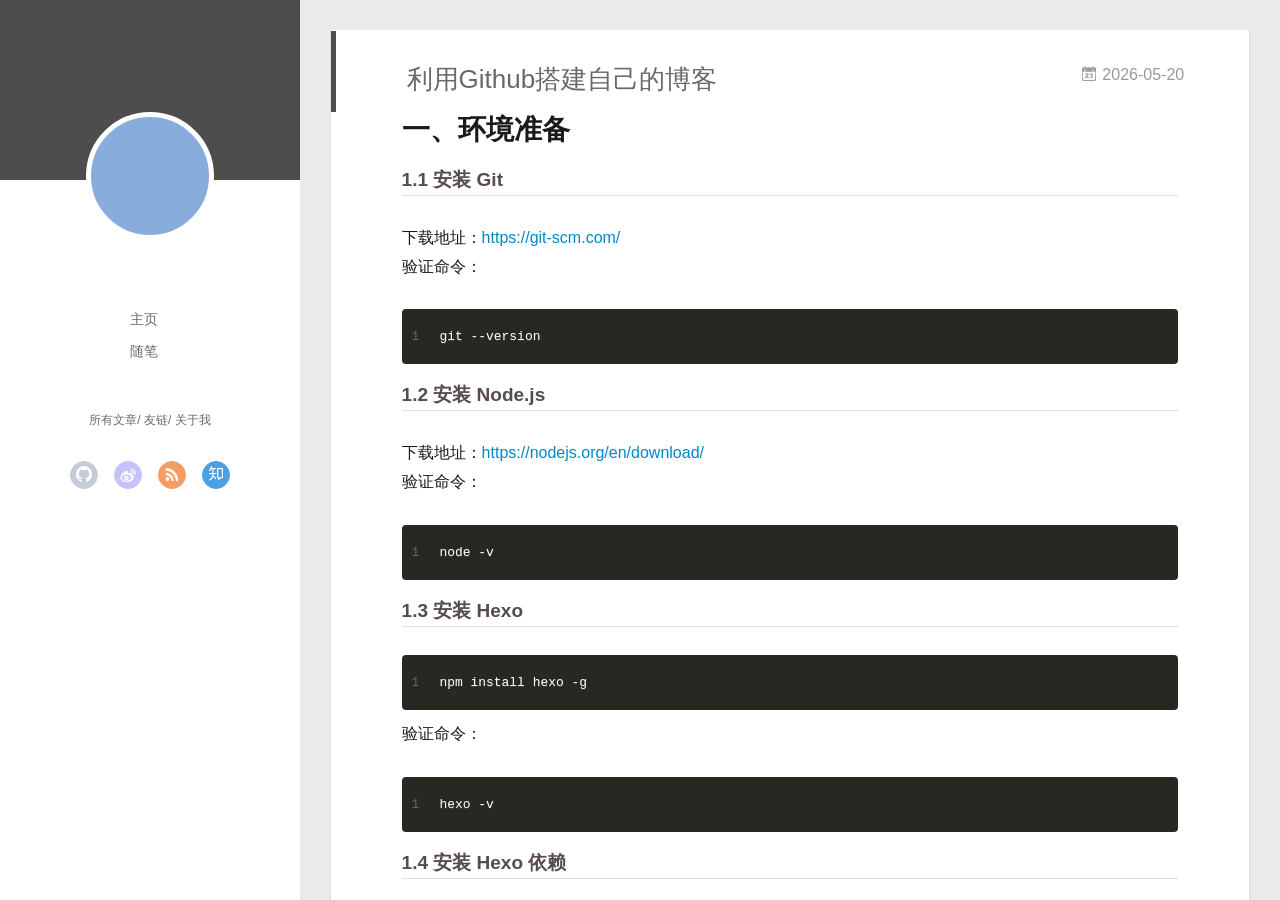
==== index.html @ 7ef7defd "Site updated: 2026-05-20 20:30:00" ====
<!DOCTYPE html>
<html>
<head>
  <meta charset="utf-8">
  
  <meta name="renderer" content="webkit">
  <meta http-equiv="X-UA-Compatible" content="IE=edge" >
  <link rel="dns-prefetch" href="http://example.com">
  <title>Winnie673</title>
  <meta name="viewport" content="width=device-width, initial-scale=1, maximum-scale=1">
  <meta property="og:type" content="website">
<meta property="og:title" content="Winnie673">
<meta property="og:url" content="http://example.com/index.html">
<meta property="og:site_name" content="Winnie673">
<meta property="og:locale" content="en_US">
<meta property="article:author" content="John Doe">
<meta name="twitter:card" content="summary">
  
    <link rel="alternative" href="/atom.xml" title="Winnie673" type="application/atom+xml">
  
  
    <link rel="icon" href="/favicon.png">
  
  <link rel="stylesheet" type="text/css" href="/./main.0cf68a.css">
  <style type="text/css">
  
    #container.show {
      background: linear-gradient(200deg,#a0cfe4,#e8c37e);
    }
  </style>
  

  

<meta name="generator" content="Hexo 8.1.2"></head>

<body>
  <div id="container" q-class="show:isCtnShow">
    <canvas id="anm-canvas" class="anm-canvas"></canvas>
    <div class="left-col" q-class="show:isShow">
      
<div class="overlay" style="background: #4d4d4d"></div>
<div class="intrude-less">
	<header id="header" class="inner">
		<a href="/" class="profilepic">
			<img src="" class="js-avatar">
		</a>
		<hgroup>
		  <h1 class="header-author"><a href="/"></a></h1>
		</hgroup>
		

		<nav class="header-menu">
			<ul>
			
				<li><a href="/">主页</a></li>
	        
				<li><a href="/tags/%E9%9A%8F%E7%AC%94/">随笔</a></li>
	        
			</ul>
		</nav>
		<nav class="header-smart-menu">
    		
    			
    			<a q-on="click: openSlider(e, 'innerArchive')" href="javascript:void(0)">所有文章</a>
    			
            
    			
    			<a q-on="click: openSlider(e, 'friends')" href="javascript:void(0)">友链</a>
    			
            
    			
    			<a q-on="click: openSlider(e, 'aboutme')" href="javascript:void(0)">关于我</a>
    			
            
		</nav>
		<nav class="header-nav">
			<div class="social">
				
					<a class="github" target="_blank" href="#" title="github"><i class="icon-github"></i></a>
		        
					<a class="weibo" target="_blank" href="#" title="weibo"><i class="icon-weibo"></i></a>
		        
					<a class="rss" target="_blank" href="#" title="rss"><i class="icon-rss"></i></a>
		        
					<a class="zhihu" target="_blank" href="#" title="zhihu"><i class="icon-zhihu"></i></a>
		        
			</div>
		</nav>
	</header>		
</div>

    </div>
    <div class="mid-col" q-class="show:isShow,hide:isShow|isFalse">
      
<nav id="mobile-nav">
  	<div class="overlay js-overlay" style="background: #4d4d4d"></div>
	<div class="btnctn js-mobile-btnctn">
  		<div class="slider-trigger list" q-on="click: openSlider(e)"><i class="icon icon-sort"></i></div>
	</div>
	<div class="intrude-less">
		<header id="header" class="inner">
			<div class="profilepic">
				<img src="" class="js-avatar">
			</div>
			<hgroup>
			  <h1 class="header-author js-header-author"></h1>
			</hgroup>
			
			
			
				
			
				
			
			
			
			<nav class="header-nav">
				<div class="social">
					
						<a class="github" target="_blank" href="#" title="github"><i class="icon-github"></i></a>
			        
						<a class="weibo" target="_blank" href="#" title="weibo"><i class="icon-weibo"></i></a>
			        
						<a class="rss" target="_blank" href="#" title="rss"><i class="icon-rss"></i></a>
			        
						<a class="zhihu" target="_blank" href="#" title="zhihu"><i class="icon-zhihu"></i></a>
			        
				</div>
			</nav>

			<nav class="header-menu js-header-menu">
				<ul style="width: 50%">
				
				
					<li style="width: 50%"><a href="/">主页</a></li>
		        
					<li style="width: 50%"><a href="/tags/%E9%9A%8F%E7%AC%94/">随笔</a></li>
		        
				</ul>
			</nav>
		</header>				
	</div>
	<div class="mobile-mask" style="display:none" q-show="isShow"></div>
</nav>

      <div id="wrapper" class="body-wrap">
        <div class="menu-l">
          <div class="canvas-wrap">
            <canvas data-colors="#eaeaea" data-sectionHeight="100" data-contentId="js-content" id="myCanvas1" class="anm-canvas"></canvas>
          </div>
          <div id="js-content" class="content-ll">
            
  
    <article id="post-利用Github搭建自己的博客" class="article article-type-post  article-index" itemscope itemprop="blogPost">
  <div class="article-inner">
    
      <header class="article-header">
        
  
    <h1 itemprop="name">
      <a class="article-title" href="/2026/05/20/%E5%88%A9%E7%94%A8Github%E6%90%AD%E5%BB%BA%E8%87%AA%E5%B7%B1%E7%9A%84%E5%8D%9A%E5%AE%A2/">利用Github搭建自己的博客</a>
    </h1>
  

        
        <a href="/2026/05/20/%E5%88%A9%E7%94%A8Github%E6%90%AD%E5%BB%BA%E8%87%AA%E5%B7%B1%E7%9A%84%E5%8D%9A%E5%AE%A2/" class="archive-article-date">
  	<time datetime="2026-05-20T11:31:27.000Z" itemprop="datePublished"><i class="icon-calendar icon"></i>2026-05-20</time>
</a>
        
      </header>
    
    <div class="article-entry" itemprop="articleBody">
      
        <h1 id="一、环境准备"><a href="#一、环境准备" class="headerlink" title="一、环境准备"></a>一、环境准备</h1><h3 id="1-1-安装-Git"><a href="#1-1-安装-Git" class="headerlink" title="1.1 安装 Git"></a>1.1 安装 Git</h3><p>下载地址：<a target="_blank" rel="noopener" href="https://git-scm.com/">https://git-scm.com/</a><br>验证命令：</p>
<figure class="highlight bash"><table><tr><td class="gutter"><pre><span class="line">1</span><br></pre></td><td class="code"><pre><span class="line">git --version</span><br></pre></td></tr></table></figure>

<h3 id="1-2-安装-Node-js"><a href="#1-2-安装-Node-js" class="headerlink" title="1.2 安装 Node.js"></a>1.2 安装 Node.js</h3><p>下载地址：<a target="_blank" rel="noopener" href="https://nodejs.org/en/download/">https://nodejs.org/en/download/</a><br>验证命令：</p>
<figure class="highlight bash"><table><tr><td class="gutter"><pre><span class="line">1</span><br></pre></td><td class="code"><pre><span class="line">node -v</span><br></pre></td></tr></table></figure>

<h3 id="1-3-安装-Hexo"><a href="#1-3-安装-Hexo" class="headerlink" title="1.3 安装 Hexo"></a>1.3 安装 Hexo</h3><figure class="highlight bash"><table><tr><td class="gutter"><pre><span class="line">1</span><br></pre></td><td class="code"><pre><span class="line">npm install hexo -g</span><br></pre></td></tr></table></figure>
<p>验证命令：</p>
<figure class="highlight bash"><table><tr><td class="gutter"><pre><span class="line">1</span><br></pre></td><td class="code"><pre><span class="line">hexo -v</span><br></pre></td></tr></table></figure>

<h3 id="1-4-安装-Hexo-依赖"><a href="#1-4-安装-Hexo-依赖" class="headerlink" title="1.4 安装 Hexo 依赖"></a>1.4 安装 Hexo 依赖</h3><figure class="highlight bash"><table><tr><td class="gutter"><pre><span class="line">1</span><br></pre></td><td class="code"><pre><span class="line">npm install --save hexo-deployer-git</span><br></pre></td></tr></table></figure>

<h3 id="1-5-配置-SSH、GitHub-用户名及邮箱"><a href="#1-5-配置-SSH、GitHub-用户名及邮箱" class="headerlink" title="1.5 配置 SSH、GitHub 用户名及邮箱"></a>1.5 配置 SSH、GitHub 用户名及邮箱</h3><p>验证ssh配置成功</p>
<figure class="highlight bash"><table><tr><td class="gutter"><pre><span class="line">1</span><br></pre></td><td class="code"><pre><span class="line">ssh -T git@github.com</span><br></pre></td></tr></table></figure>

<h1 id="二、搭建博客"><a href="#二、搭建博客" class="headerlink" title="二、搭建博客"></a>二、搭建博客</h1><h3 id="2-1-新建博客存放目录"><a href="#2-1-新建博客存放目录" class="headerlink" title="2.1 新建博客存放目录"></a>2.1 新建博客存放目录</h3><figure class="highlight plaintext"><table><tr><td class="gutter"><pre><span class="line">1</span><br></pre></td><td class="code"><pre><span class="line">E:/Blog</span><br></pre></td></tr></table></figure>

<h3 id="2-2-初始化个人博客"><a href="#2-2-初始化个人博客" class="headerlink" title="2.2 初始化个人博客"></a>2.2 初始化个人博客</h3><figure class="highlight bash"><table><tr><td class="gutter"><pre><span class="line">1</span><br><span class="line">2</span><br></pre></td><td class="code"><pre><span class="line"><span class="built_in">cd</span> E:/Blog</span><br><span class="line">hexo init</span><br></pre></td></tr></table></figure>
<p>执行后目录中会出现 Hexo 的默认文件结构：</p>
<img src="/2026/05/20/%E5%88%A9%E7%94%A8Github%E6%90%AD%E5%BB%BA%E8%87%AA%E5%B7%B1%E7%9A%84%E5%8D%9A%E5%AE%A2/hexo%20init.png" class="" title="hexo init 目录结构">

<h3 id="2-3-生成静态网页"><a href="#2-3-生成静态网页" class="headerlink" title="2.3 生成静态网页"></a>2.3 生成静态网页</h3><figure class="highlight bash"><table><tr><td class="gutter"><pre><span class="line">1</span><br></pre></td><td class="code"><pre><span class="line">hexo g</span><br></pre></td></tr></table></figure>

<h3 id="2-4-本地预览"><a href="#2-4-本地预览" class="headerlink" title="2.4 本地预览"></a>2.4 本地预览</h3><figure class="highlight bash"><table><tr><td class="gutter"><pre><span class="line">1</span><br></pre></td><td class="code"><pre><span class="line">hexo s</span><br></pre></td></tr></table></figure>
<p>访问：<a target="_blank" rel="noopener" href="http://localhost:4000/">http://localhost:4000/</a></p>
<h3 id="2-5-部署到-GitHub"><a href="#2-5-部署到-GitHub" class="headerlink" title="2.5 部署到 GitHub"></a>2.5 部署到 GitHub</h3><ol>
<li>新建仓库，命名为：<code>用户名.github.io</code></li>
<li>编辑博客目录下的 <code>_config.yml</code>：</li>
</ol>
<figure class="highlight yaml"><table><tr><td class="gutter"><pre><span class="line">1</span><br><span class="line">2</span><br><span class="line">3</span><br><span class="line">4</span><br></pre></td><td class="code"><pre><span class="line"><span class="attr">deploy:</span></span><br><span class="line">  <span class="attr">type:</span> <span class="string">git</span></span><br><span class="line">  <span class="attr">repository:</span> <span class="string">git@github.com:winnie673/winnie673.github.io.git</span></span><br><span class="line">  <span class="attr">branch:</span> <span class="string">main</span></span><br></pre></td></tr></table></figure>

<h3 id="2-6-部署到-GitHub"><a href="#2-6-部署到-GitHub" class="headerlink" title="2.6 部署到 GitHub"></a>2.6 部署到 GitHub</h3><figure class="highlight bash"><table><tr><td class="gutter"><pre><span class="line">1</span><br></pre></td><td class="code"><pre><span class="line">hexo d</span><br></pre></td></tr></table></figure>
<p>即可在浏览器访问：<a target="_blank" rel="noopener" href="https://winnie673.github.io/">https://winnie673.github.io/</a></p>
<h3 id="2-7-新建文章"><a href="#2-7-新建文章" class="headerlink" title="2.7 新建文章"></a>2.7 新建文章</h3><figure class="highlight bash"><table><tr><td class="gutter"><pre><span class="line">1</span><br></pre></td><td class="code"><pre><span class="line">hexo new <span class="string">&quot;文章标题&quot;</span></span><br></pre></td></tr></table></figure>
<p>在 <code>source/_posts</code> 目录下即可看到生成的 <code>.md</code> 文件。默认内容如下：</p>
<figure class="highlight markdown"><table><tr><td class="gutter"><pre><span class="line">1</span><br><span class="line">2</span><br><span class="line">3</span><br><span class="line">4</span><br><span class="line">5</span><br><span class="line">6</span><br></pre></td><td class="code"><pre><span class="line">---</span><br><span class="line">title: my-first-blog</span><br><span class="line">date: 2021-07-22 14:08:14</span><br><span class="line"><span class="section">tags:</span></span><br><span class="line"><span class="section">---</span></span><br><span class="line">这里开始编写正文</span><br></pre></td></tr></table></figure>

<p>以 <strong>Markdown</strong> 格式编写内容。</p>
<h3 id="2-8-更新博客"><a href="#2-8-更新博客" class="headerlink" title="2.8 更新博客"></a>2.8 更新博客</h3><figure class="highlight bash"><table><tr><td class="gutter"><pre><span class="line">1</span><br><span class="line">2</span><br></pre></td><td class="code"><pre><span class="line">hexo g        <span class="comment"># 重新生成静态网页</span></span><br><span class="line">hexo d        <span class="comment"># 再次部署到 GitHub</span></span><br></pre></td></tr></table></figure>
<p>再次访问：<a target="_blank" rel="noopener" href="https://winnie673.github.io/">https://winnie673.github.io/</a></p>

      

      
    </div>
    <div class="article-info article-info-index">
      
      
      

      
        <p class="article-more-link">
          <a class="article-more-a" href="/2026/05/20/%E5%88%A9%E7%94%A8Github%E6%90%AD%E5%BB%BA%E8%87%AA%E5%B7%B1%E7%9A%84%E5%8D%9A%E5%AE%A2/">展开全文 >></a>
        </p>
      

      
      <div class="clearfix"></div>
    </div>
  </div>
</article>

<aside class="wrap-side-operation">
    <div class="mod-side-operation">
        
        <div class="jump-container" id="js-jump-container" style="display:none;">
            <a href="javascript:void(0)" class="mod-side-operation__jump-to-top">
                <i class="icon-font icon-back"></i>
            </a>
            <div id="js-jump-plan-container" class="jump-plan-container" style="top: -11px;">
                <i class="icon-font icon-plane jump-plane"></i>
            </div>
        </div>
        
        
    </div>
</aside>




  
    <article id="post-hello-world" class="article article-type-post  article-index" itemscope itemprop="blogPost">
  <div class="article-inner">
    
      <header class="article-header">
        
  
    <h1 itemprop="name">
      <a class="article-title" href="/2026/05/20/hello-world/">Hello World</a>
    </h1>
  

        
        <a href="/2026/05/20/hello-world/" class="archive-article-date">
  	<time datetime="2026-05-20T11:22:57.512Z" itemprop="datePublished"><i class="icon-calendar icon"></i>2026-05-20</time>
</a>
        
      </header>
    
    <div class="article-entry" itemprop="articleBody">
      
        <p>Welcome to <a target="_blank" rel="noopener" href="https://hexo.io/">Hexo</a>! This is your very first post. Check <a target="_blank" rel="noopener" href="https://hexo.io/docs/">documentation</a> for more info. If you get any problems when using Hexo, you can find the answer in <a target="_blank" rel="noopener" href="https://hexo.io/docs/troubleshooting.html">troubleshooting</a> or you can ask me on <a target="_blank" rel="noopener" href="https://github.com/hexojs/hexo/issues">GitHub</a>.</p>
<h2 id="Quick-Start"><a href="#Quick-Start" class="headerlink" title="Quick Start"></a>Quick Start</h2><h3 id="Create-a-new-post"><a href="#Create-a-new-post" class="headerlink" title="Create a new post"></a>Create a new post</h3><figure class="highlight bash"><table><tr><td class="gutter"><pre><span class="line">1</span><br></pre></td><td class="code"><pre><span class="line">$ hexo new <span class="string">&quot;My New Post&quot;</span></span><br></pre></td></tr></table></figure>

<p>More info: <a target="_blank" rel="noopener" href="https://hexo.io/docs/writing.html">Writing</a></p>
<h3 id="Run-server"><a href="#Run-server" class="headerlink" title="Run server"></a>Run server</h3><figure class="highlight bash"><table><tr><td class="gutter"><pre><span class="line">1</span><br></pre></td><td class="code"><pre><span class="line">$ hexo server</span><br></pre></td></tr></table></figure>

<p>More info: <a target="_blank" rel="noopener" href="https://hexo.io/docs/server.html">Server</a></p>
<h3 id="Generate-static-files"><a href="#Generate-static-files" class="headerlink" title="Generate static files"></a>Generate static files</h3><figure class="highlight bash"><table><tr><td class="gutter"><pre><span class="line">1</span><br></pre></td><td class="code"><pre><span class="line">$ hexo generate</span><br></pre></td></tr></table></figure>

<p>More info: <a target="_blank" rel="noopener" href="https://hexo.io/docs/generating.html">Generating</a></p>
<h3 id="Deploy-to-remote-sites"><a href="#Deploy-to-remote-sites" class="headerlink" title="Deploy to remote sites"></a>Deploy to remote sites</h3><figure class="highlight bash"><table><tr><td class="gutter"><pre><span class="line">1</span><br></pre></td><td class="code"><pre><span class="line">$ hexo deploy</span><br></pre></td></tr></table></figure>

<p>More info: <a target="_blank" rel="noopener" href="https://hexo.io/docs/one-command-deployment.html">Deployment</a></p>

      

      
    </div>
    <div class="article-info article-info-index">
      
      
      

      
        <p class="article-more-link">
          <a class="article-more-a" href="/2026/05/20/hello-world/">展开全文 >></a>
        </p>
      

      
      <div class="clearfix"></div>
    </div>
  </div>
</article>

<aside class="wrap-side-operation">
    <div class="mod-side-operation">
        
        <div class="jump-container" id="js-jump-container" style="display:none;">
            <a href="javascript:void(0)" class="mod-side-operation__jump-to-top">
                <i class="icon-font icon-back"></i>
            </a>
            <div id="js-jump-plan-container" class="jump-plan-container" style="top: -11px;">
                <i class="icon-font icon-plane jump-plane"></i>
            </div>
        </div>
        
        
    </div>
</aside>




  
  


          </div>
        </div>
      </div>
      <footer id="footer">
  <div class="outer">
    <div id="footer-info">
    	<div class="footer-left">
    		&copy; 2026 John Doe
    	</div>
      	<div class="footer-right">
      		<a href="http://hexo.io/" target="_blank">Hexo</a>  Theme <a href="https://github.com/litten/hexo-theme-yilia" target="_blank">Yilia</a> by Litten
      	</div>
    </div>
  </div>
</footer>
    </div>
    <script>
	var yiliaConfig = {
		mathjax: false,
		isHome: true,
		isPost: false,
		isArchive: false,
		isTag: false,
		isCategory: false,
		open_in_new: false,
		toc_hide_index: true,
		root: "/",
		innerArchive: true,
		showTags: false
	}
</script>

<script>!function(t){function n(e){if(r[e])return r[e].exports;var i=r[e]={exports:{},id:e,loaded:!1};return t[e].call(i.exports,i,i.exports,n),i.loaded=!0,i.exports}var r={};n.m=t,n.c=r,n.p="./",n(0)}([function(t,n,r){r(195),t.exports=r(191)},function(t,n,r){var e=r(3),i=r(52),o=r(27),u=r(28),c=r(53),f="prototype",a=function(t,n,r){var s,l,h,v,p=t&a.F,d=t&a.G,y=t&a.S,g=t&a.P,b=t&a.B,m=d?e:y?e[n]||(e[n]={}):(e[n]||{})[f],x=d?i:i[n]||(i[n]={}),w=x[f]||(x[f]={});d&&(r=n);for(s in r)l=!p&&m&&void 0!==m[s],h=(l?m:r)[s],v=b&&l?c(h,e):g&&"function"==typeof h?c(Function.call,h):h,m&&u(m,s,h,t&a.U),x[s]!=h&&o(x,s,v),g&&w[s]!=h&&(w[s]=h)};e.core=i,a.F=1,a.G=2,a.S=4,a.P=8,a.B=16,a.W=32,a.U=64,a.R=128,t.exports=a},function(t,n,r){var e=r(6);t.exports=function(t){if(!e(t))throw TypeError(t+" is not an object!");return t}},function(t,n){var r=t.exports="undefined"!=typeof window&&window.Math==Math?window:"undefined"!=typeof self&&self.Math==Math?self:Function("return this")();"number"==typeof __g&&(__g=r)},function(t,n){t.exports=function(t){try{return!!t()}catch(t){return!0}}},function(t,n){var r=t.exports="undefined"!=typeof window&&window.Math==Math?window:"undefined"!=typeof self&&self.Math==Math?self:Function("return this")();"number"==typeof __g&&(__g=r)},function(t,n){t.exports=function(t){return"object"==typeof t?null!==t:"function"==typeof t}},function(t,n,r){var e=r(126)("wks"),i=r(76),o=r(3).Symbol,u="function"==typeof o;(t.exports=function(t){return e[t]||(e[t]=u&&o[t]||(u?o:i)("Symbol."+t))}).store=e},function(t,n){var r={}.hasOwnProperty;t.exports=function(t,n){return r.call(t,n)}},function(t,n,r){var e=r(94),i=r(33);t.exports=function(t){return e(i(t))}},function(t,n,r){t.exports=!r(4)(function(){return 7!=Object.defineProperty({},"a",{get:function(){return 7}}).a})},function(t,n,r){var e=r(2),i=r(167),o=r(50),u=Object.defineProperty;n.f=r(10)?Object.defineProperty:function(t,n,r){if(e(t),n=o(n,!0),e(r),i)try{return u(t,n,r)}catch(t){}if("get"in r||"set"in r)throw TypeError("Accessors not supported!");return"value"in r&&(t[n]=r.value),t}},function(t,n,r){t.exports=!r(18)(function(){return 7!=Object.defineProperty({},"a",{get:function(){return 7}}).a})},function(t,n,r){var e=r(14),i=r(22);t.exports=r(12)?function(t,n,r){return e.f(t,n,i(1,r))}:function(t,n,r){return t[n]=r,t}},function(t,n,r){var e=r(20),i=r(58),o=r(42),u=Object.defineProperty;n.f=r(12)?Object.defineProperty:function(t,n,r){if(e(t),n=o(n,!0),e(r),i)try{return u(t,n,r)}catch(t){}if("get"in r||"set"in r)throw TypeError("Accessors not supported!");return"value"in r&&(t[n]=r.value),t}},function(t,n,r){var e=r(40)("wks"),i=r(23),o=r(5).Symbol,u="function"==typeof o;(t.exports=function(t){return e[t]||(e[t]=u&&o[t]||(u?o:i)("Symbol."+t))}).store=e},function(t,n,r){var e=r(67),i=Math.min;t.exports=function(t){return t>0?i(e(t),9007199254740991):0}},function(t,n,r){var e=r(46);t.exports=function(t){return Object(e(t))}},function(t,n){t.exports=function(t){try{return!!t()}catch(t){return!0}}},function(t,n,r){var e=r(63),i=r(34);t.exports=Object.keys||function(t){return e(t,i)}},function(t,n,r){var e=r(21);t.exports=function(t){if(!e(t))throw TypeError(t+" is not an object!");return t}},function(t,n){t.exports=function(t){return"object"==typeof t?null!==t:"function"==typeof t}},function(t,n){t.exports=function(t,n){return{enumerable:!(1&t),configurable:!(2&t),writable:!(4&t),value:n}}},function(t,n){var r=0,e=Math.random();t.exports=function(t){return"Symbol(".concat(void 0===t?"":t,")_",(++r+e).toString(36))}},function(t,n){var r={}.hasOwnProperty;t.exports=function(t,n){return r.call(t,n)}},function(t,n){var r=t.exports={version:"2.4.0"};"number"==typeof __e&&(__e=r)},function(t,n){t.exports=function(t){if("function"!=typeof t)throw TypeError(t+" is not a function!");return t}},function(t,n,r){var e=r(11),i=r(66);t.exports=r(10)?function(t,n,r){return e.f(t,n,i(1,r))}:function(t,n,r){return t[n]=r,t}},function(t,n,r){var e=r(3),i=r(27),o=r(24),u=r(76)("src"),c="toString",f=Function[c],a=(""+f).split(c);r(52).inspectSource=function(t){return f.call(t)},(t.exports=function(t,n,r,c){var f="function"==typeof r;f&&(o(r,"name")||i(r,"name",n)),t[n]!==r&&(f&&(o(r,u)||i(r,u,t[n]?""+t[n]:a.join(String(n)))),t===e?t[n]=r:c?t[n]?t[n]=r:i(t,n,r):(delete t[n],i(t,n,r)))})(Function.prototype,c,function(){return"function"==typeof this&&this[u]||f.call(this)})},function(t,n,r){var e=r(1),i=r(4),o=r(46),u=function(t,n,r,e){var i=String(o(t)),u="<"+n;return""!==r&&(u+=" "+r+'="'+String(e).replace(/"/g,"&quot;")+'"'),u+">"+i+"</"+n+">"};t.exports=function(t,n){var r={};r[t]=n(u),e(e.P+e.F*i(function(){var n=""[t]('"');return n!==n.toLowerCase()||n.split('"').length>3}),"String",r)}},function(t,n,r){var e=r(115),i=r(46);t.exports=function(t){return e(i(t))}},function(t,n,r){var e=r(116),i=r(66),o=r(30),u=r(50),c=r(24),f=r(167),a=Object.getOwnPropertyDescriptor;n.f=r(10)?a:function(t,n){if(t=o(t),n=u(n,!0),f)try{return a(t,n)}catch(t){}if(c(t,n))return i(!e.f.call(t,n),t[n])}},function(t,n,r){var e=r(24),i=r(17),o=r(145)("IE_PROTO"),u=Object.prototype;t.exports=Object.getPrototypeOf||function(t){return t=i(t),e(t,o)?t[o]:"function"==typeof t.constructor&&t instanceof t.constructor?t.constructor.prototype:t instanceof Object?u:null}},function(t,n){t.exports=function(t){if(void 0==t)throw TypeError("Can't call method on  "+t);return t}},function(t,n){t.exports="constructor,hasOwnProperty,isPrototypeOf,propertyIsEnumerable,toLocaleString,toString,valueOf".split(",")},function(t,n){t.exports={}},function(t,n){t.exports=!0},function(t,n){n.f={}.propertyIsEnumerable},function(t,n,r){var e=r(14).f,i=r(8),o=r(15)("toStringTag");t.exports=function(t,n,r){t&&!i(t=r?t:t.prototype,o)&&e(t,o,{configurable:!0,value:n})}},function(t,n,r){var e=r(40)("keys"),i=r(23);t.exports=function(t){return e[t]||(e[t]=i(t))}},function(t,n,r){var e=r(5),i="__core-js_shared__",o=e[i]||(e[i]={});t.exports=function(t){return o[t]||(o[t]={})}},function(t,n){var r=Math.ceil,e=Math.floor;t.exports=function(t){return isNaN(t=+t)?0:(t>0?e:r)(t)}},function(t,n,r){var e=r(21);t.exports=function(t,n){if(!e(t))return t;var r,i;if(n&&"function"==typeof(r=t.toString)&&!e(i=r.call(t)))return i;if("function"==typeof(r=t.valueOf)&&!e(i=r.call(t)))return i;if(!n&&"function"==typeof(r=t.toString)&&!e(i=r.call(t)))return i;throw TypeError("Can't convert object to primitive value")}},function(t,n,r){var e=r(5),i=r(25),o=r(36),u=r(44),c=r(14).f;t.exports=function(t){var n=i.Symbol||(i.Symbol=o?{}:e.Symbol||{});"_"==t.charAt(0)||t in n||c(n,t,{value:u.f(t)})}},function(t,n,r){n.f=r(15)},function(t,n){var r={}.toString;t.exports=function(t){return r.call(t).slice(8,-1)}},function(t,n){t.exports=function(t){if(void 0==t)throw TypeError("Can't call method on  "+t);return t}},function(t,n,r){var e=r(4);t.exports=function(t,n){return!!t&&e(function(){n?t.call(null,function(){},1):t.call(null)})}},function(t,n,r){var e=r(53),i=r(115),o=r(17),u=r(16),c=r(203);t.exports=function(t,n){var r=1==t,f=2==t,a=3==t,s=4==t,l=6==t,h=5==t||l,v=n||c;return function(n,c,p){for(var d,y,g=o(n),b=i(g),m=e(c,p,3),x=u(b.length),w=0,S=r?v(n,x):f?v(n,0):void 0;x>w;w++)if((h||w in b)&&(d=b[w],y=m(d,w,g),t))if(r)S[w]=y;else if(y)switch(t){case 3:return!0;case 5:return d;case 6:return w;case 2:S.push(d)}else if(s)return!1;return l?-1:a||s?s:S}}},function(t,n,r){var e=r(1),i=r(52),o=r(4);t.exports=function(t,n){var r=(i.Object||{})[t]||Object[t],u={};u[t]=n(r),e(e.S+e.F*o(function(){r(1)}),"Object",u)}},function(t,n,r){var e=r(6);t.exports=function(t,n){if(!e(t))return t;var r,i;if(n&&"function"==typeof(r=t.toString)&&!e(i=r.call(t)))return i;if("function"==typeof(r=t.valueOf)&&!e(i=r.call(t)))return i;if(!n&&"function"==typeof(r=t.toString)&&!e(i=r.call(t)))return i;throw TypeError("Can't convert object to primitive value")}},function(t,n,r){var e=r(5),i=r(25),o=r(91),u=r(13),c="prototype",f=function(t,n,r){var a,s,l,h=t&f.F,v=t&f.G,p=t&f.S,d=t&f.P,y=t&f.B,g=t&f.W,b=v?i:i[n]||(i[n]={}),m=b[c],x=v?e:p?e[n]:(e[n]||{})[c];v&&(r=n);for(a in r)(s=!h&&x&&void 0!==x[a])&&a in b||(l=s?x[a]:r[a],b[a]=v&&"function"!=typeof x[a]?r[a]:y&&s?o(l,e):g&&x[a]==l?function(t){var n=function(n,r,e){if(this instanceof t){switch(arguments.length){case 0:return new t;case 1:return new t(n);case 2:return new t(n,r)}return new t(n,r,e)}return t.apply(this,arguments)};return n[c]=t[c],n}(l):d&&"function"==typeof l?o(Function.call,l):l,d&&((b.virtual||(b.virtual={}))[a]=l,t&f.R&&m&&!m[a]&&u(m,a,l)))};f.F=1,f.G=2,f.S=4,f.P=8,f.B=16,f.W=32,f.U=64,f.R=128,t.exports=f},function(t,n){var r=t.exports={version:"2.4.0"};"number"==typeof __e&&(__e=r)},function(t,n,r){var e=r(26);t.exports=function(t,n,r){if(e(t),void 0===n)return t;switch(r){case 1:return function(r){return t.call(n,r)};case 2:return function(r,e){return t.call(n,r,e)};case 3:return function(r,e,i){return t.call(n,r,e,i)}}return function(){return t.apply(n,arguments)}}},function(t,n,r){var e=r(183),i=r(1),o=r(126)("metadata"),u=o.store||(o.store=new(r(186))),c=function(t,n,r){var i=u.get(t);if(!i){if(!r)return;u.set(t,i=new e)}var o=i.get(n);if(!o){if(!r)return;i.set(n,o=new e)}return o},f=function(t,n,r){var e=c(n,r,!1);return void 0!==e&&e.has(t)},a=function(t,n,r){var e=c(n,r,!1);return void 0===e?void 0:e.get(t)},s=function(t,n,r,e){c(r,e,!0).set(t,n)},l=function(t,n){var r=c(t,n,!1),e=[];return r&&r.forEach(function(t,n){e.push(n)}),e},h=function(t){return void 0===t||"symbol"==typeof t?t:String(t)},v=function(t){i(i.S,"Reflect",t)};t.exports={store:u,map:c,has:f,get:a,set:s,keys:l,key:h,exp:v}},function(t,n,r){"use strict";if(r(10)){var e=r(69),i=r(3),o=r(4),u=r(1),c=r(127),f=r(152),a=r(53),s=r(68),l=r(66),h=r(27),v=r(73),p=r(67),d=r(16),y=r(75),g=r(50),b=r(24),m=r(180),x=r(114),w=r(6),S=r(17),_=r(137),O=r(70),E=r(32),P=r(71).f,j=r(154),F=r(76),M=r(7),A=r(48),N=r(117),T=r(146),I=r(155),k=r(80),L=r(123),R=r(74),C=r(130),D=r(160),U=r(11),W=r(31),G=U.f,B=W.f,V=i.RangeError,z=i.TypeError,q=i.Uint8Array,K="ArrayBuffer",J="Shared"+K,Y="BYTES_PER_ELEMENT",H="prototype",$=Array[H],X=f.ArrayBuffer,Q=f.DataView,Z=A(0),tt=A(2),nt=A(3),rt=A(4),et=A(5),it=A(6),ot=N(!0),ut=N(!1),ct=I.values,ft=I.keys,at=I.entries,st=$.lastIndexOf,lt=$.reduce,ht=$.reduceRight,vt=$.join,pt=$.sort,dt=$.slice,yt=$.toString,gt=$.toLocaleString,bt=M("iterator"),mt=M("toStringTag"),xt=F("typed_constructor"),wt=F("def_constructor"),St=c.CONSTR,_t=c.TYPED,Ot=c.VIEW,Et="Wrong length!",Pt=A(1,function(t,n){return Tt(T(t,t[wt]),n)}),jt=o(function(){return 1===new q(new Uint16Array([1]).buffer)[0]}),Ft=!!q&&!!q[H].set&&o(function(){new q(1).set({})}),Mt=function(t,n){if(void 0===t)throw z(Et);var r=+t,e=d(t);if(n&&!m(r,e))throw V(Et);return e},At=function(t,n){var r=p(t);if(r<0||r%n)throw V("Wrong offset!");return r},Nt=function(t){if(w(t)&&_t in t)return t;throw z(t+" is not a typed array!")},Tt=function(t,n){if(!(w(t)&&xt in t))throw z("It is not a typed array constructor!");return new t(n)},It=function(t,n){return kt(T(t,t[wt]),n)},kt=function(t,n){for(var r=0,e=n.length,i=Tt(t,e);e>r;)i[r]=n[r++];return i},Lt=function(t,n,r){G(t,n,{get:function(){return this._d[r]}})},Rt=function(t){var n,r,e,i,o,u,c=S(t),f=arguments.length,s=f>1?arguments[1]:void 0,l=void 0!==s,h=j(c);if(void 0!=h&&!_(h)){for(u=h.call(c),e=[],n=0;!(o=u.next()).done;n++)e.push(o.value);c=e}for(l&&f>2&&(s=a(s,arguments[2],2)),n=0,r=d(c.length),i=Tt(this,r);r>n;n++)i[n]=l?s(c[n],n):c[n];return i},Ct=function(){for(var t=0,n=arguments.length,r=Tt(this,n);n>t;)r[t]=arguments[t++];return r},Dt=!!q&&o(function(){gt.call(new q(1))}),Ut=function(){return gt.apply(Dt?dt.call(Nt(this)):Nt(this),arguments)},Wt={copyWithin:function(t,n){return D.call(Nt(this),t,n,arguments.length>2?arguments[2]:void 0)},every:function(t){return rt(Nt(this),t,arguments.length>1?arguments[1]:void 0)},fill:function(t){return C.apply(Nt(this),arguments)},filter:function(t){return It(this,tt(Nt(this),t,arguments.length>1?arguments[1]:void 0))},find:function(t){return et(Nt(this),t,arguments.length>1?arguments[1]:void 0)},findIndex:function(t){return it(Nt(this),t,arguments.length>1?arguments[1]:void 0)},forEach:function(t){Z(Nt(this),t,arguments.length>1?arguments[1]:void 0)},indexOf:function(t){return ut(Nt(this),t,arguments.length>1?arguments[1]:void 0)},includes:function(t){return ot(Nt(this),t,arguments.length>1?arguments[1]:void 0)},join:function(t){return vt.apply(Nt(this),arguments)},lastIndexOf:function(t){return st.apply(Nt(this),arguments)},map:function(t){return Pt(Nt(this),t,arguments.length>1?arguments[1]:void 0)},reduce:function(t){return lt.apply(Nt(this),arguments)},reduceRight:function(t){return ht.apply(Nt(this),arguments)},reverse:function(){for(var t,n=this,r=Nt(n).length,e=Math.floor(r/2),i=0;i<e;)t=n[i],n[i++]=n[--r],n[r]=t;return n},some:function(t){return nt(Nt(this),t,arguments.length>1?arguments[1]:void 0)},sort:function(t){return pt.call(Nt(this),t)},subarray:function(t,n){var r=Nt(this),e=r.length,i=y(t,e);return new(T(r,r[wt]))(r.buffer,r.byteOffset+i*r.BYTES_PER_ELEMENT,d((void 0===n?e:y(n,e))-i))}},Gt=function(t,n){return It(this,dt.call(Nt(this),t,n))},Bt=function(t){Nt(this);var n=At(arguments[1],1),r=this.length,e=S(t),i=d(e.length),o=0;if(i+n>r)throw V(Et);for(;o<i;)this[n+o]=e[o++]},Vt={entries:function(){return at.call(Nt(this))},keys:function(){return ft.call(Nt(this))},values:function(){return ct.call(Nt(this))}},zt=function(t,n){return w(t)&&t[_t]&&"symbol"!=typeof n&&n in t&&String(+n)==String(n)},qt=function(t,n){return zt(t,n=g(n,!0))?l(2,t[n]):B(t,n)},Kt=function(t,n,r){return!(zt(t,n=g(n,!0))&&w(r)&&b(r,"value"))||b(r,"get")||b(r,"set")||r.configurable||b(r,"writable")&&!r.writable||b(r,"enumerable")&&!r.enumerable?G(t,n,r):(t[n]=r.value,t)};St||(W.f=qt,U.f=Kt),u(u.S+u.F*!St,"Object",{getOwnPropertyDescriptor:qt,defineProperty:Kt}),o(function(){yt.call({})})&&(yt=gt=function(){return vt.call(this)});var Jt=v({},Wt);v(Jt,Vt),h(Jt,bt,Vt.values),v(Jt,{slice:Gt,set:Bt,constructor:function(){},toString:yt,toLocaleString:Ut}),Lt(Jt,"buffer","b"),Lt(Jt,"byteOffset","o"),Lt(Jt,"byteLength","l"),Lt(Jt,"length","e"),G(Jt,mt,{get:function(){return this[_t]}}),t.exports=function(t,n,r,f){f=!!f;var a=t+(f?"Clamped":"")+"Array",l="Uint8Array"!=a,v="get"+t,p="set"+t,y=i[a],g=y||{},b=y&&E(y),m=!y||!c.ABV,S={},_=y&&y[H],j=function(t,r){var e=t._d;return e.v[v](r*n+e.o,jt)},F=function(t,r,e){var i=t._d;f&&(e=(e=Math.round(e))<0?0:e>255?255:255&e),i.v[p](r*n+i.o,e,jt)},M=function(t,n){G(t,n,{get:function(){return j(this,n)},set:function(t){return F(this,n,t)},enumerable:!0})};m?(y=r(function(t,r,e,i){s(t,y,a,"_d");var o,u,c,f,l=0,v=0;if(w(r)){if(!(r instanceof X||(f=x(r))==K||f==J))return _t in r?kt(y,r):Rt.call(y,r);o=r,v=At(e,n);var p=r.byteLength;if(void 0===i){if(p%n)throw V(Et);if((u=p-v)<0)throw V(Et)}else if((u=d(i)*n)+v>p)throw V(Et);c=u/n}else c=Mt(r,!0),u=c*n,o=new X(u);for(h(t,"_d",{b:o,o:v,l:u,e:c,v:new Q(o)});l<c;)M(t,l++)}),_=y[H]=O(Jt),h(_,"constructor",y)):L(function(t){new y(null),new y(t)},!0)||(y=r(function(t,r,e,i){s(t,y,a);var o;return w(r)?r instanceof X||(o=x(r))==K||o==J?void 0!==i?new g(r,At(e,n),i):void 0!==e?new g(r,At(e,n)):new g(r):_t in r?kt(y,r):Rt.call(y,r):new g(Mt(r,l))}),Z(b!==Function.prototype?P(g).concat(P(b)):P(g),function(t){t in y||h(y,t,g[t])}),y[H]=_,e||(_.constructor=y));var A=_[bt],N=!!A&&("values"==A.name||void 0==A.name),T=Vt.values;h(y,xt,!0),h(_,_t,a),h(_,Ot,!0),h(_,wt,y),(f?new y(1)[mt]==a:mt in _)||G(_,mt,{get:function(){return a}}),S[a]=y,u(u.G+u.W+u.F*(y!=g),S),u(u.S,a,{BYTES_PER_ELEMENT:n,from:Rt,of:Ct}),Y in _||h(_,Y,n),u(u.P,a,Wt),R(a),u(u.P+u.F*Ft,a,{set:Bt}),u(u.P+u.F*!N,a,Vt),u(u.P+u.F*(_.toString!=yt),a,{toString:yt}),u(u.P+u.F*o(function(){new y(1).slice()}),a,{slice:Gt}),u(u.P+u.F*(o(function(){return[1,2].toLocaleString()!=new y([1,2]).toLocaleString()})||!o(function(){_.toLocaleString.call([1,2])})),a,{toLocaleString:Ut}),k[a]=N?A:T,e||N||h(_,bt,T)}}else t.exports=function(){}},function(t,n){var r={}.toString;t.exports=function(t){return r.call(t).slice(8,-1)}},function(t,n,r){var e=r(21),i=r(5).document,o=e(i)&&e(i.createElement);t.exports=function(t){return o?i.createElement(t):{}}},function(t,n,r){t.exports=!r(12)&&!r(18)(function(){return 7!=Object.defineProperty(r(57)("div"),"a",{get:function(){return 7}}).a})},function(t,n,r){"use strict";var e=r(36),i=r(51),o=r(64),u=r(13),c=r(8),f=r(35),a=r(96),s=r(38),l=r(103),h=r(15)("iterator"),v=!([].keys&&"next"in[].keys()),p="keys",d="values",y=function(){return this};t.exports=function(t,n,r,g,b,m,x){a(r,n,g);var w,S,_,O=function(t){if(!v&&t in F)return F[t];switch(t){case p:case d:return function(){return new r(this,t)}}return function(){return new r(this,t)}},E=n+" Iterator",P=b==d,j=!1,F=t.prototype,M=F[h]||F["@@iterator"]||b&&F[b],A=M||O(b),N=b?P?O("entries"):A:void 0,T="Array"==n?F.entries||M:M;if(T&&(_=l(T.call(new t)))!==Object.prototype&&(s(_,E,!0),e||c(_,h)||u(_,h,y)),P&&M&&M.name!==d&&(j=!0,A=function(){return M.call(this)}),e&&!x||!v&&!j&&F[h]||u(F,h,A),f[n]=A,f[E]=y,b)if(w={values:P?A:O(d),keys:m?A:O(p),entries:N},x)for(S in w)S in F||o(F,S,w[S]);else i(i.P+i.F*(v||j),n,w);return w}},function(t,n,r){var e=r(20),i=r(100),o=r(34),u=r(39)("IE_PROTO"),c=function(){},f="prototype",a=function(){var t,n=r(57)("iframe"),e=o.length;for(n.style.display="none",r(93).appendChild(n),n.src="javascript:",t=n.contentWindow.document,t.open(),t.write("<script>document.F=Object<\/script>"),t.close(),a=t.F;e--;)delete a[f][o[e]];return a()};t.exports=Object.create||function(t,n){var r;return null!==t?(c[f]=e(t),r=new c,c[f]=null,r[u]=t):r=a(),void 0===n?r:i(r,n)}},function(t,n,r){var e=r(63),i=r(34).concat("length","prototype");n.f=Object.getOwnPropertyNames||function(t){return e(t,i)}},function(t,n){n.f=Object.getOwnPropertySymbols},function(t,n,r){var e=r(8),i=r(9),o=r(90)(!1),u=r(39)("IE_PROTO");t.exports=function(t,n){var r,c=i(t),f=0,a=[];for(r in c)r!=u&&e(c,r)&&a.push(r);for(;n.length>f;)e(c,r=n[f++])&&(~o(a,r)||a.push(r));return a}},function(t,n,r){t.exports=r(13)},function(t,n,r){var e=r(76)("meta"),i=r(6),o=r(24),u=r(11).f,c=0,f=Object.isExtensible||function(){return!0},a=!r(4)(function(){return f(Object.preventExtensions({}))}),s=function(t){u(t,e,{value:{i:"O"+ ++c,w:{}}})},l=function(t,n){if(!i(t))return"symbol"==typeof t?t:("string"==typeof t?"S":"P")+t;if(!o(t,e)){if(!f(t))return"F";if(!n)return"E";s(t)}return t[e].i},h=function(t,n){if(!o(t,e)){if(!f(t))return!0;if(!n)return!1;s(t)}return t[e].w},v=function(t){return a&&p.NEED&&f(t)&&!o(t,e)&&s(t),t},p=t.exports={KEY:e,NEED:!1,fastKey:l,getWeak:h,onFreeze:v}},function(t,n){t.exports=function(t,n){return{enumerable:!(1&t),configurable:!(2&t),writable:!(4&t),value:n}}},function(t,n){var r=Math.ceil,e=Math.floor;t.exports=function(t){return isNaN(t=+t)?0:(t>0?e:r)(t)}},function(t,n){t.exports=function(t,n,r,e){if(!(t instanceof n)||void 0!==e&&e in t)throw TypeError(r+": incorrect invocation!");return t}},function(t,n){t.exports=!1},function(t,n,r){var e=r(2),i=r(173),o=r(133),u=r(145)("IE_PROTO"),c=function(){},f="prototype",a=function(){var t,n=r(132)("iframe"),e=o.length;for(n.style.display="none",r(135).appendChild(n),n.src="javascript:",t=n.contentWindow.document,t.open(),t.write("<script>document.F=Object<\/script>"),t.close(),a=t.F;e--;)delete a[f][o[e]];return a()};t.exports=Object.create||function(t,n){var r;return null!==t?(c[f]=e(t),r=new c,c[f]=null,r[u]=t):r=a(),void 0===n?r:i(r,n)}},function(t,n,r){var e=r(175),i=r(133).concat("length","prototype");n.f=Object.getOwnPropertyNames||function(t){return e(t,i)}},function(t,n,r){var e=r(175),i=r(133);t.exports=Object.keys||function(t){return e(t,i)}},function(t,n,r){var e=r(28);t.exports=function(t,n,r){for(var i in n)e(t,i,n[i],r);return t}},function(t,n,r){"use strict";var e=r(3),i=r(11),o=r(10),u=r(7)("species");t.exports=function(t){var n=e[t];o&&n&&!n[u]&&i.f(n,u,{configurable:!0,get:function(){return this}})}},function(t,n,r){var e=r(67),i=Math.max,o=Math.min;t.exports=function(t,n){return t=e(t),t<0?i(t+n,0):o(t,n)}},function(t,n){var r=0,e=Math.random();t.exports=function(t){return"Symbol(".concat(void 0===t?"":t,")_",(++r+e).toString(36))}},function(t,n,r){var e=r(33);t.exports=function(t){return Object(e(t))}},function(t,n,r){var e=r(7)("unscopables"),i=Array.prototype;void 0==i[e]&&r(27)(i,e,{}),t.exports=function(t){i[e][t]=!0}},function(t,n,r){var e=r(53),i=r(169),o=r(137),u=r(2),c=r(16),f=r(154),a={},s={},n=t.exports=function(t,n,r,l,h){var v,p,d,y,g=h?function(){return t}:f(t),b=e(r,l,n?2:1),m=0;if("function"!=typeof g)throw TypeError(t+" is not iterable!");if(o(g)){for(v=c(t.length);v>m;m++)if((y=n?b(u(p=t[m])[0],p[1]):b(t[m]))===a||y===s)return y}else for(d=g.call(t);!(p=d.next()).done;)if((y=i(d,b,p.value,n))===a||y===s)return y};n.BREAK=a,n.RETURN=s},function(t,n){t.exports={}},function(t,n,r){var e=r(11).f,i=r(24),o=r(7)("toStringTag");t.exports=function(t,n,r){t&&!i(t=r?t:t.prototype,o)&&e(t,o,{configurable:!0,value:n})}},function(t,n,r){var e=r(1),i=r(46),o=r(4),u=r(150),c="["+u+"]",f="​",a=RegExp("^"+c+c+"*"),s=RegExp(c+c+"*$"),l=function(t,n,r){var i={},c=o(function(){return!!u[t]()||f[t]()!=f}),a=i[t]=c?n(h):u[t];r&&(i[r]=a),e(e.P+e.F*c,"String",i)},h=l.trim=function(t,n){return t=String(i(t)),1&n&&(t=t.replace(a,"")),2&n&&(t=t.replace(s,"")),t};t.exports=l},function(t,n,r){t.exports={default:r(86),__esModule:!0}},function(t,n,r){t.exports={default:r(87),__esModule:!0}},function(t,n,r){"use strict";function e(t){return t&&t.__esModule?t:{default:t}}n.__esModule=!0;var i=r(84),o=e(i),u=r(83),c=e(u),f="function"==typeof c.default&&"symbol"==typeof o.default?function(t){return typeof t}:function(t){return t&&"function"==typeof c.default&&t.constructor===c.default&&t!==c.default.prototype?"symbol":typeof t};n.default="function"==typeof c.default&&"symbol"===f(o.default)?function(t){return void 0===t?"undefined":f(t)}:function(t){return t&&"function"==typeof c.default&&t.constructor===c.default&&t!==c.default.prototype?"symbol":void 0===t?"undefined":f(t)}},function(t,n,r){r(110),r(108),r(111),r(112),t.exports=r(25).Symbol},function(t,n,r){r(109),r(113),t.exports=r(44).f("iterator")},function(t,n){t.exports=function(t){if("function"!=typeof t)throw TypeError(t+" is not a function!");return t}},function(t,n){t.exports=function(){}},function(t,n,r){var e=r(9),i=r(106),o=r(105);t.exports=function(t){return function(n,r,u){var c,f=e(n),a=i(f.length),s=o(u,a);if(t&&r!=r){for(;a>s;)if((c=f[s++])!=c)return!0}else for(;a>s;s++)if((t||s in f)&&f[s]===r)return t||s||0;return!t&&-1}}},function(t,n,r){var e=r(88);t.exports=function(t,n,r){if(e(t),void 0===n)return t;switch(r){case 1:return function(r){return t.call(n,r)};case 2:return function(r,e){return t.call(n,r,e)};case 3:return function(r,e,i){return t.call(n,r,e,i)}}return function(){return t.apply(n,arguments)}}},function(t,n,r){var e=r(19),i=r(62),o=r(37);t.exports=function(t){var n=e(t),r=i.f;if(r)for(var u,c=r(t),f=o.f,a=0;c.length>a;)f.call(t,u=c[a++])&&n.push(u);return n}},function(t,n,r){t.exports=r(5).document&&document.documentElement},function(t,n,r){var e=r(56);t.exports=Object("z").propertyIsEnumerable(0)?Object:function(t){return"String"==e(t)?t.split(""):Object(t)}},function(t,n,r){var e=r(56);t.exports=Array.isArray||function(t){return"Array"==e(t)}},function(t,n,r){"use strict";var e=r(60),i=r(22),o=r(38),u={};r(13)(u,r(15)("iterator"),function(){return this}),t.exports=function(t,n,r){t.prototype=e(u,{next:i(1,r)}),o(t,n+" Iterator")}},function(t,n){t.exports=function(t,n){return{value:n,done:!!t}}},function(t,n,r){var e=r(19),i=r(9);t.exports=function(t,n){for(var r,o=i(t),u=e(o),c=u.length,f=0;c>f;)if(o[r=u[f++]]===n)return r}},function(t,n,r){var e=r(23)("meta"),i=r(21),o=r(8),u=r(14).f,c=0,f=Object.isExtensible||function(){return!0},a=!r(18)(function(){return f(Object.preventExtensions({}))}),s=function(t){u(t,e,{value:{i:"O"+ ++c,w:{}}})},l=function(t,n){if(!i(t))return"symbol"==typeof t?t:("string"==typeof t?"S":"P")+t;if(!o(t,e)){if(!f(t))return"F";if(!n)return"E";s(t)}return t[e].i},h=function(t,n){if(!o(t,e)){if(!f(t))return!0;if(!n)return!1;s(t)}return t[e].w},v=function(t){return a&&p.NEED&&f(t)&&!o(t,e)&&s(t),t},p=t.exports={KEY:e,NEED:!1,fastKey:l,getWeak:h,onFreeze:v}},function(t,n,r){var e=r(14),i=r(20),o=r(19);t.exports=r(12)?Object.defineProperties:function(t,n){i(t);for(var r,u=o(n),c=u.length,f=0;c>f;)e.f(t,r=u[f++],n[r]);return t}},function(t,n,r){var e=r(37),i=r(22),o=r(9),u=r(42),c=r(8),f=r(58),a=Object.getOwnPropertyDescriptor;n.f=r(12)?a:function(t,n){if(t=o(t),n=u(n,!0),f)try{return a(t,n)}catch(t){}if(c(t,n))return i(!e.f.call(t,n),t[n])}},function(t,n,r){var e=r(9),i=r(61).f,o={}.toString,u="object"==typeof window&&window&&Object.getOwnPropertyNames?Object.getOwnPropertyNames(window):[],c=function(t){try{return i(t)}catch(t){return u.slice()}};t.exports.f=function(t){return u&&"[object Window]"==o.call(t)?c(t):i(e(t))}},function(t,n,r){var e=r(8),i=r(77),o=r(39)("IE_PROTO"),u=Object.prototype;t.exports=Object.getPrototypeOf||function(t){return t=i(t),e(t,o)?t[o]:"function"==typeof t.constructor&&t instanceof t.constructor?t.constructor.prototype:t instanceof Object?u:null}},function(t,n,r){var e=r(41),i=r(33);t.exports=function(t){return function(n,r){var o,u,c=String(i(n)),f=e(r),a=c.length;return f<0||f>=a?t?"":void 0:(o=c.charCodeAt(f),o<55296||o>56319||f+1===a||(u=c.charCodeAt(f+1))<56320||u>57343?t?c.charAt(f):o:t?c.slice(f,f+2):u-56320+(o-55296<<10)+65536)}}},function(t,n,r){var e=r(41),i=Math.max,o=Math.min;t.exports=function(t,n){return t=e(t),t<0?i(t+n,0):o(t,n)}},function(t,n,r){var e=r(41),i=Math.min;t.exports=function(t){return t>0?i(e(t),9007199254740991):0}},function(t,n,r){"use strict";var e=r(89),i=r(97),o=r(35),u=r(9);t.exports=r(59)(Array,"Array",function(t,n){this._t=u(t),this._i=0,this._k=n},function(){var t=this._t,n=this._k,r=this._i++;return!t||r>=t.length?(this._t=void 0,i(1)):"keys"==n?i(0,r):"values"==n?i(0,t[r]):i(0,[r,t[r]])},"values"),o.Arguments=o.Array,e("keys"),e("values"),e("entries")},function(t,n){},function(t,n,r){"use strict";var e=r(104)(!0);r(59)(String,"String",function(t){this._t=String(t),this._i=0},function(){var t,n=this._t,r=this._i;return r>=n.length?{value:void 0,done:!0}:(t=e(n,r),this._i+=t.length,{value:t,done:!1})})},function(t,n,r){"use strict";var e=r(5),i=r(8),o=r(12),u=r(51),c=r(64),f=r(99).KEY,a=r(18),s=r(40),l=r(38),h=r(23),v=r(15),p=r(44),d=r(43),y=r(98),g=r(92),b=r(95),m=r(20),x=r(9),w=r(42),S=r(22),_=r(60),O=r(102),E=r(101),P=r(14),j=r(19),F=E.f,M=P.f,A=O.f,N=e.Symbol,T=e.JSON,I=T&&T.stringify,k="prototype",L=v("_hidden"),R=v("toPrimitive"),C={}.propertyIsEnumerable,D=s("symbol-registry"),U=s("symbols"),W=s("op-symbols"),G=Object[k],B="function"==typeof N,V=e.QObject,z=!V||!V[k]||!V[k].findChild,q=o&&a(function(){return 7!=_(M({},"a",{get:function(){return M(this,"a",{value:7}).a}})).a})?function(t,n,r){var e=F(G,n);e&&delete G[n],M(t,n,r),e&&t!==G&&M(G,n,e)}:M,K=function(t){var n=U[t]=_(N[k]);return n._k=t,n},J=B&&"symbol"==typeof N.iterator?function(t){return"symbol"==typeof t}:function(t){return t instanceof N},Y=function(t,n,r){return t===G&&Y(W,n,r),m(t),n=w(n,!0),m(r),i(U,n)?(r.enumerable?(i(t,L)&&t[L][n]&&(t[L][n]=!1),r=_(r,{enumerable:S(0,!1)})):(i(t,L)||M(t,L,S(1,{})),t[L][n]=!0),q(t,n,r)):M(t,n,r)},H=function(t,n){m(t);for(var r,e=g(n=x(n)),i=0,o=e.length;o>i;)Y(t,r=e[i++],n[r]);return t},$=function(t,n){return void 0===n?_(t):H(_(t),n)},X=function(t){var n=C.call(this,t=w(t,!0));return!(this===G&&i(U,t)&&!i(W,t))&&(!(n||!i(this,t)||!i(U,t)||i(this,L)&&this[L][t])||n)},Q=function(t,n){if(t=x(t),n=w(n,!0),t!==G||!i(U,n)||i(W,n)){var r=F(t,n);return!r||!i(U,n)||i(t,L)&&t[L][n]||(r.enumerable=!0),r}},Z=function(t){for(var n,r=A(x(t)),e=[],o=0;r.length>o;)i(U,n=r[o++])||n==L||n==f||e.push(n);return e},tt=function(t){for(var n,r=t===G,e=A(r?W:x(t)),o=[],u=0;e.length>u;)!i(U,n=e[u++])||r&&!i(G,n)||o.push(U[n]);return o};B||(N=function(){if(this instanceof N)throw TypeError("Symbol is not a constructor!");var t=h(arguments.length>0?arguments[0]:void 0),n=function(r){this===G&&n.call(W,r),i(this,L)&&i(this[L],t)&&(this[L][t]=!1),q(this,t,S(1,r))};return o&&z&&q(G,t,{configurable:!0,set:n}),K(t)},c(N[k],"toString",function(){return this._k}),E.f=Q,P.f=Y,r(61).f=O.f=Z,r(37).f=X,r(62).f=tt,o&&!r(36)&&c(G,"propertyIsEnumerable",X,!0),p.f=function(t){return K(v(t))}),u(u.G+u.W+u.F*!B,{Symbol:N});for(var nt="hasInstance,isConcatSpreadable,iterator,match,replace,search,species,split,toPrimitive,toStringTag,unscopables".split(","),rt=0;nt.length>rt;)v(nt[rt++]);for(var nt=j(v.store),rt=0;nt.length>rt;)d(nt[rt++]);u(u.S+u.F*!B,"Symbol",{for:function(t){return i(D,t+="")?D[t]:D[t]=N(t)},keyFor:function(t){if(J(t))return y(D,t);throw TypeError(t+" is not a symbol!")},useSetter:function(){z=!0},useSimple:function(){z=!1}}),u(u.S+u.F*!B,"Object",{create:$,defineProperty:Y,defineProperties:H,getOwnPropertyDescriptor:Q,getOwnPropertyNames:Z,getOwnPropertySymbols:tt}),T&&u(u.S+u.F*(!B||a(function(){var t=N();return"[null]"!=I([t])||"{}"!=I({a:t})||"{}"!=I(Object(t))})),"JSON",{stringify:function(t){if(void 0!==t&&!J(t)){for(var n,r,e=[t],i=1;arguments.length>i;)e.push(arguments[i++]);return n=e[1],"function"==typeof n&&(r=n),!r&&b(n)||(n=function(t,n){if(r&&(n=r.call(this,t,n)),!J(n))return n}),e[1]=n,I.apply(T,e)}}}),N[k][R]||r(13)(N[k],R,N[k].valueOf),l(N,"Symbol"),l(Math,"Math",!0),l(e.JSON,"JSON",!0)},function(t,n,r){r(43)("asyncIterator")},function(t,n,r){r(43)("observable")},function(t,n,r){r(107);for(var e=r(5),i=r(13),o=r(35),u=r(15)("toStringTag"),c=["NodeList","DOMTokenList","MediaList","StyleSheetList","CSSRuleList"],f=0;f<5;f++){var a=c[f],s=e[a],l=s&&s.prototype;l&&!l[u]&&i(l,u,a),o[a]=o.Array}},function(t,n,r){var e=r(45),i=r(7)("toStringTag"),o="Arguments"==e(function(){return arguments}()),u=function(t,n){try{return t[n]}catch(t){}};t.exports=function(t){var n,r,c;return void 0===t?"Undefined":null===t?"Null":"string"==typeof(r=u(n=Object(t),i))?r:o?e(n):"Object"==(c=e(n))&&"function"==typeof n.callee?"Arguments":c}},function(t,n,r){var e=r(45);t.exports=Object("z").propertyIsEnumerable(0)?Object:function(t){return"String"==e(t)?t.split(""):Object(t)}},function(t,n){n.f={}.propertyIsEnumerable},function(t,n,r){var e=r(30),i=r(16),o=r(75);t.exports=function(t){return function(n,r,u){var c,f=e(n),a=i(f.length),s=o(u,a);if(t&&r!=r){for(;a>s;)if((c=f[s++])!=c)return!0}else for(;a>s;s++)if((t||s in f)&&f[s]===r)return t||s||0;return!t&&-1}}},function(t,n,r){"use strict";var e=r(3),i=r(1),o=r(28),u=r(73),c=r(65),f=r(79),a=r(68),s=r(6),l=r(4),h=r(123),v=r(81),p=r(136);t.exports=function(t,n,r,d,y,g){var b=e[t],m=b,x=y?"set":"add",w=m&&m.prototype,S={},_=function(t){var n=w[t];o(w,t,"delete"==t?function(t){return!(g&&!s(t))&&n.call(this,0===t?0:t)}:"has"==t?function(t){return!(g&&!s(t))&&n.call(this,0===t?0:t)}:"get"==t?function(t){return g&&!s(t)?void 0:n.call(this,0===t?0:t)}:"add"==t?function(t){return n.call(this,0===t?0:t),this}:function(t,r){return n.call(this,0===t?0:t,r),this})};if("function"==typeof m&&(g||w.forEach&&!l(function(){(new m).entries().next()}))){var O=new m,E=O[x](g?{}:-0,1)!=O,P=l(function(){O.has(1)}),j=h(function(t){new m(t)}),F=!g&&l(function(){for(var t=new m,n=5;n--;)t[x](n,n);return!t.has(-0)});j||(m=n(function(n,r){a(n,m,t);var e=p(new b,n,m);return void 0!=r&&f(r,y,e[x],e),e}),m.prototype=w,w.constructor=m),(P||F)&&(_("delete"),_("has"),y&&_("get")),(F||E)&&_(x),g&&w.clear&&delete w.clear}else m=d.getConstructor(n,t,y,x),u(m.prototype,r),c.NEED=!0;return v(m,t),S[t]=m,i(i.G+i.W+i.F*(m!=b),S),g||d.setStrong(m,t,y),m}},function(t,n,r){"use strict";var e=r(27),i=r(28),o=r(4),u=r(46),c=r(7);t.exports=function(t,n,r){var f=c(t),a=r(u,f,""[t]),s=a[0],l=a[1];o(function(){var n={};return n[f]=function(){return 7},7!=""[t](n)})&&(i(String.prototype,t,s),e(RegExp.prototype,f,2==n?function(t,n){return l.call(t,this,n)}:function(t){return l.call(t,this)}))}
},function(t,n,r){"use strict";var e=r(2);t.exports=function(){var t=e(this),n="";return t.global&&(n+="g"),t.ignoreCase&&(n+="i"),t.multiline&&(n+="m"),t.unicode&&(n+="u"),t.sticky&&(n+="y"),n}},function(t,n){t.exports=function(t,n,r){var e=void 0===r;switch(n.length){case 0:return e?t():t.call(r);case 1:return e?t(n[0]):t.call(r,n[0]);case 2:return e?t(n[0],n[1]):t.call(r,n[0],n[1]);case 3:return e?t(n[0],n[1],n[2]):t.call(r,n[0],n[1],n[2]);case 4:return e?t(n[0],n[1],n[2],n[3]):t.call(r,n[0],n[1],n[2],n[3])}return t.apply(r,n)}},function(t,n,r){var e=r(6),i=r(45),o=r(7)("match");t.exports=function(t){var n;return e(t)&&(void 0!==(n=t[o])?!!n:"RegExp"==i(t))}},function(t,n,r){var e=r(7)("iterator"),i=!1;try{var o=[7][e]();o.return=function(){i=!0},Array.from(o,function(){throw 2})}catch(t){}t.exports=function(t,n){if(!n&&!i)return!1;var r=!1;try{var o=[7],u=o[e]();u.next=function(){return{done:r=!0}},o[e]=function(){return u},t(o)}catch(t){}return r}},function(t,n,r){t.exports=r(69)||!r(4)(function(){var t=Math.random();__defineSetter__.call(null,t,function(){}),delete r(3)[t]})},function(t,n){n.f=Object.getOwnPropertySymbols},function(t,n,r){var e=r(3),i="__core-js_shared__",o=e[i]||(e[i]={});t.exports=function(t){return o[t]||(o[t]={})}},function(t,n,r){for(var e,i=r(3),o=r(27),u=r(76),c=u("typed_array"),f=u("view"),a=!(!i.ArrayBuffer||!i.DataView),s=a,l=0,h="Int8Array,Uint8Array,Uint8ClampedArray,Int16Array,Uint16Array,Int32Array,Uint32Array,Float32Array,Float64Array".split(",");l<9;)(e=i[h[l++]])?(o(e.prototype,c,!0),o(e.prototype,f,!0)):s=!1;t.exports={ABV:a,CONSTR:s,TYPED:c,VIEW:f}},function(t,n){"use strict";var r={versions:function(){var t=window.navigator.userAgent;return{trident:t.indexOf("Trident")>-1,presto:t.indexOf("Presto")>-1,webKit:t.indexOf("AppleWebKit")>-1,gecko:t.indexOf("Gecko")>-1&&-1==t.indexOf("KHTML"),mobile:!!t.match(/AppleWebKit.*Mobile.*/),ios:!!t.match(/\(i[^;]+;( U;)? CPU.+Mac OS X/),android:t.indexOf("Android")>-1||t.indexOf("Linux")>-1,iPhone:t.indexOf("iPhone")>-1||t.indexOf("Mac")>-1,iPad:t.indexOf("iPad")>-1,webApp:-1==t.indexOf("Safari"),weixin:-1==t.indexOf("MicroMessenger")}}()};t.exports=r},function(t,n,r){"use strict";var e=r(85),i=function(t){return t&&t.__esModule?t:{default:t}}(e),o=function(){function t(t,n,e){return n||e?String.fromCharCode(n||e):r[t]||t}function n(t){return e[t]}var r={"&quot;":'"',"&lt;":"<","&gt;":">","&amp;":"&","&nbsp;":" "},e={};for(var u in r)e[r[u]]=u;return r["&apos;"]="'",e["'"]="&#39;",{encode:function(t){return t?(""+t).replace(/['<> "&]/g,n).replace(/\r?\n/g,"<br/>").replace(/\s/g,"&nbsp;"):""},decode:function(n){return n?(""+n).replace(/<br\s*\/?>/gi,"\n").replace(/&quot;|&lt;|&gt;|&amp;|&nbsp;|&apos;|&#(\d+);|&#(\d+)/g,t).replace(/\u00a0/g," "):""},encodeBase16:function(t){if(!t)return t;t+="";for(var n=[],r=0,e=t.length;e>r;r++)n.push(t.charCodeAt(r).toString(16).toUpperCase());return n.join("")},encodeBase16forJSON:function(t){if(!t)return t;t=t.replace(/[\u4E00-\u9FBF]/gi,function(t){return escape(t).replace("%u","\\u")});for(var n=[],r=0,e=t.length;e>r;r++)n.push(t.charCodeAt(r).toString(16).toUpperCase());return n.join("")},decodeBase16:function(t){if(!t)return t;t+="";for(var n=[],r=0,e=t.length;e>r;r+=2)n.push(String.fromCharCode("0x"+t.slice(r,r+2)));return n.join("")},encodeObject:function(t){if(t instanceof Array)for(var n=0,r=t.length;r>n;n++)t[n]=o.encodeObject(t[n]);else if("object"==(void 0===t?"undefined":(0,i.default)(t)))for(var e in t)t[e]=o.encodeObject(t[e]);else if("string"==typeof t)return o.encode(t);return t},loadScript:function(t){var n=document.createElement("script");document.getElementsByTagName("body")[0].appendChild(n),n.setAttribute("src",t)},addLoadEvent:function(t){var n=window.onload;"function"!=typeof window.onload?window.onload=t:window.onload=function(){n(),t()}}}}();t.exports=o},function(t,n,r){"use strict";var e=r(17),i=r(75),o=r(16);t.exports=function(t){for(var n=e(this),r=o(n.length),u=arguments.length,c=i(u>1?arguments[1]:void 0,r),f=u>2?arguments[2]:void 0,a=void 0===f?r:i(f,r);a>c;)n[c++]=t;return n}},function(t,n,r){"use strict";var e=r(11),i=r(66);t.exports=function(t,n,r){n in t?e.f(t,n,i(0,r)):t[n]=r}},function(t,n,r){var e=r(6),i=r(3).document,o=e(i)&&e(i.createElement);t.exports=function(t){return o?i.createElement(t):{}}},function(t,n){t.exports="constructor,hasOwnProperty,isPrototypeOf,propertyIsEnumerable,toLocaleString,toString,valueOf".split(",")},function(t,n,r){var e=r(7)("match");t.exports=function(t){var n=/./;try{"/./"[t](n)}catch(r){try{return n[e]=!1,!"/./"[t](n)}catch(t){}}return!0}},function(t,n,r){t.exports=r(3).document&&document.documentElement},function(t,n,r){var e=r(6),i=r(144).set;t.exports=function(t,n,r){var o,u=n.constructor;return u!==r&&"function"==typeof u&&(o=u.prototype)!==r.prototype&&e(o)&&i&&i(t,o),t}},function(t,n,r){var e=r(80),i=r(7)("iterator"),o=Array.prototype;t.exports=function(t){return void 0!==t&&(e.Array===t||o[i]===t)}},function(t,n,r){var e=r(45);t.exports=Array.isArray||function(t){return"Array"==e(t)}},function(t,n,r){"use strict";var e=r(70),i=r(66),o=r(81),u={};r(27)(u,r(7)("iterator"),function(){return this}),t.exports=function(t,n,r){t.prototype=e(u,{next:i(1,r)}),o(t,n+" Iterator")}},function(t,n,r){"use strict";var e=r(69),i=r(1),o=r(28),u=r(27),c=r(24),f=r(80),a=r(139),s=r(81),l=r(32),h=r(7)("iterator"),v=!([].keys&&"next"in[].keys()),p="keys",d="values",y=function(){return this};t.exports=function(t,n,r,g,b,m,x){a(r,n,g);var w,S,_,O=function(t){if(!v&&t in F)return F[t];switch(t){case p:case d:return function(){return new r(this,t)}}return function(){return new r(this,t)}},E=n+" Iterator",P=b==d,j=!1,F=t.prototype,M=F[h]||F["@@iterator"]||b&&F[b],A=M||O(b),N=b?P?O("entries"):A:void 0,T="Array"==n?F.entries||M:M;if(T&&(_=l(T.call(new t)))!==Object.prototype&&(s(_,E,!0),e||c(_,h)||u(_,h,y)),P&&M&&M.name!==d&&(j=!0,A=function(){return M.call(this)}),e&&!x||!v&&!j&&F[h]||u(F,h,A),f[n]=A,f[E]=y,b)if(w={values:P?A:O(d),keys:m?A:O(p),entries:N},x)for(S in w)S in F||o(F,S,w[S]);else i(i.P+i.F*(v||j),n,w);return w}},function(t,n){var r=Math.expm1;t.exports=!r||r(10)>22025.465794806718||r(10)<22025.465794806718||-2e-17!=r(-2e-17)?function(t){return 0==(t=+t)?t:t>-1e-6&&t<1e-6?t+t*t/2:Math.exp(t)-1}:r},function(t,n){t.exports=Math.sign||function(t){return 0==(t=+t)||t!=t?t:t<0?-1:1}},function(t,n,r){var e=r(3),i=r(151).set,o=e.MutationObserver||e.WebKitMutationObserver,u=e.process,c=e.Promise,f="process"==r(45)(u);t.exports=function(){var t,n,r,a=function(){var e,i;for(f&&(e=u.domain)&&e.exit();t;){i=t.fn,t=t.next;try{i()}catch(e){throw t?r():n=void 0,e}}n=void 0,e&&e.enter()};if(f)r=function(){u.nextTick(a)};else if(o){var s=!0,l=document.createTextNode("");new o(a).observe(l,{characterData:!0}),r=function(){l.data=s=!s}}else if(c&&c.resolve){var h=c.resolve();r=function(){h.then(a)}}else r=function(){i.call(e,a)};return function(e){var i={fn:e,next:void 0};n&&(n.next=i),t||(t=i,r()),n=i}}},function(t,n,r){var e=r(6),i=r(2),o=function(t,n){if(i(t),!e(n)&&null!==n)throw TypeError(n+": can't set as prototype!")};t.exports={set:Object.setPrototypeOf||("__proto__"in{}?function(t,n,e){try{e=r(53)(Function.call,r(31).f(Object.prototype,"__proto__").set,2),e(t,[]),n=!(t instanceof Array)}catch(t){n=!0}return function(t,r){return o(t,r),n?t.__proto__=r:e(t,r),t}}({},!1):void 0),check:o}},function(t,n,r){var e=r(126)("keys"),i=r(76);t.exports=function(t){return e[t]||(e[t]=i(t))}},function(t,n,r){var e=r(2),i=r(26),o=r(7)("species");t.exports=function(t,n){var r,u=e(t).constructor;return void 0===u||void 0==(r=e(u)[o])?n:i(r)}},function(t,n,r){var e=r(67),i=r(46);t.exports=function(t){return function(n,r){var o,u,c=String(i(n)),f=e(r),a=c.length;return f<0||f>=a?t?"":void 0:(o=c.charCodeAt(f),o<55296||o>56319||f+1===a||(u=c.charCodeAt(f+1))<56320||u>57343?t?c.charAt(f):o:t?c.slice(f,f+2):u-56320+(o-55296<<10)+65536)}}},function(t,n,r){var e=r(122),i=r(46);t.exports=function(t,n,r){if(e(n))throw TypeError("String#"+r+" doesn't accept regex!");return String(i(t))}},function(t,n,r){"use strict";var e=r(67),i=r(46);t.exports=function(t){var n=String(i(this)),r="",o=e(t);if(o<0||o==1/0)throw RangeError("Count can't be negative");for(;o>0;(o>>>=1)&&(n+=n))1&o&&(r+=n);return r}},function(t,n){t.exports="\t\n\v\f\r   ᠎             　\u2028\u2029\ufeff"},function(t,n,r){var e,i,o,u=r(53),c=r(121),f=r(135),a=r(132),s=r(3),l=s.process,h=s.setImmediate,v=s.clearImmediate,p=s.MessageChannel,d=0,y={},g="onreadystatechange",b=function(){var t=+this;if(y.hasOwnProperty(t)){var n=y[t];delete y[t],n()}},m=function(t){b.call(t.data)};h&&v||(h=function(t){for(var n=[],r=1;arguments.length>r;)n.push(arguments[r++]);return y[++d]=function(){c("function"==typeof t?t:Function(t),n)},e(d),d},v=function(t){delete y[t]},"process"==r(45)(l)?e=function(t){l.nextTick(u(b,t,1))}:p?(i=new p,o=i.port2,i.port1.onmessage=m,e=u(o.postMessage,o,1)):s.addEventListener&&"function"==typeof postMessage&&!s.importScripts?(e=function(t){s.postMessage(t+"","*")},s.addEventListener("message",m,!1)):e=g in a("script")?function(t){f.appendChild(a("script"))[g]=function(){f.removeChild(this),b.call(t)}}:function(t){setTimeout(u(b,t,1),0)}),t.exports={set:h,clear:v}},function(t,n,r){"use strict";var e=r(3),i=r(10),o=r(69),u=r(127),c=r(27),f=r(73),a=r(4),s=r(68),l=r(67),h=r(16),v=r(71).f,p=r(11).f,d=r(130),y=r(81),g="ArrayBuffer",b="DataView",m="prototype",x="Wrong length!",w="Wrong index!",S=e[g],_=e[b],O=e.Math,E=e.RangeError,P=e.Infinity,j=S,F=O.abs,M=O.pow,A=O.floor,N=O.log,T=O.LN2,I="buffer",k="byteLength",L="byteOffset",R=i?"_b":I,C=i?"_l":k,D=i?"_o":L,U=function(t,n,r){var e,i,o,u=Array(r),c=8*r-n-1,f=(1<<c)-1,a=f>>1,s=23===n?M(2,-24)-M(2,-77):0,l=0,h=t<0||0===t&&1/t<0?1:0;for(t=F(t),t!=t||t===P?(i=t!=t?1:0,e=f):(e=A(N(t)/T),t*(o=M(2,-e))<1&&(e--,o*=2),t+=e+a>=1?s/o:s*M(2,1-a),t*o>=2&&(e++,o/=2),e+a>=f?(i=0,e=f):e+a>=1?(i=(t*o-1)*M(2,n),e+=a):(i=t*M(2,a-1)*M(2,n),e=0));n>=8;u[l++]=255&i,i/=256,n-=8);for(e=e<<n|i,c+=n;c>0;u[l++]=255&e,e/=256,c-=8);return u[--l]|=128*h,u},W=function(t,n,r){var e,i=8*r-n-1,o=(1<<i)-1,u=o>>1,c=i-7,f=r-1,a=t[f--],s=127&a;for(a>>=7;c>0;s=256*s+t[f],f--,c-=8);for(e=s&(1<<-c)-1,s>>=-c,c+=n;c>0;e=256*e+t[f],f--,c-=8);if(0===s)s=1-u;else{if(s===o)return e?NaN:a?-P:P;e+=M(2,n),s-=u}return(a?-1:1)*e*M(2,s-n)},G=function(t){return t[3]<<24|t[2]<<16|t[1]<<8|t[0]},B=function(t){return[255&t]},V=function(t){return[255&t,t>>8&255]},z=function(t){return[255&t,t>>8&255,t>>16&255,t>>24&255]},q=function(t){return U(t,52,8)},K=function(t){return U(t,23,4)},J=function(t,n,r){p(t[m],n,{get:function(){return this[r]}})},Y=function(t,n,r,e){var i=+r,o=l(i);if(i!=o||o<0||o+n>t[C])throw E(w);var u=t[R]._b,c=o+t[D],f=u.slice(c,c+n);return e?f:f.reverse()},H=function(t,n,r,e,i,o){var u=+r,c=l(u);if(u!=c||c<0||c+n>t[C])throw E(w);for(var f=t[R]._b,a=c+t[D],s=e(+i),h=0;h<n;h++)f[a+h]=s[o?h:n-h-1]},$=function(t,n){s(t,S,g);var r=+n,e=h(r);if(r!=e)throw E(x);return e};if(u.ABV){if(!a(function(){new S})||!a(function(){new S(.5)})){S=function(t){return new j($(this,t))};for(var X,Q=S[m]=j[m],Z=v(j),tt=0;Z.length>tt;)(X=Z[tt++])in S||c(S,X,j[X]);o||(Q.constructor=S)}var nt=new _(new S(2)),rt=_[m].setInt8;nt.setInt8(0,2147483648),nt.setInt8(1,2147483649),!nt.getInt8(0)&&nt.getInt8(1)||f(_[m],{setInt8:function(t,n){rt.call(this,t,n<<24>>24)},setUint8:function(t,n){rt.call(this,t,n<<24>>24)}},!0)}else S=function(t){var n=$(this,t);this._b=d.call(Array(n),0),this[C]=n},_=function(t,n,r){s(this,_,b),s(t,S,b);var e=t[C],i=l(n);if(i<0||i>e)throw E("Wrong offset!");if(r=void 0===r?e-i:h(r),i+r>e)throw E(x);this[R]=t,this[D]=i,this[C]=r},i&&(J(S,k,"_l"),J(_,I,"_b"),J(_,k,"_l"),J(_,L,"_o")),f(_[m],{getInt8:function(t){return Y(this,1,t)[0]<<24>>24},getUint8:function(t){return Y(this,1,t)[0]},getInt16:function(t){var n=Y(this,2,t,arguments[1]);return(n[1]<<8|n[0])<<16>>16},getUint16:function(t){var n=Y(this,2,t,arguments[1]);return n[1]<<8|n[0]},getInt32:function(t){return G(Y(this,4,t,arguments[1]))},getUint32:function(t){return G(Y(this,4,t,arguments[1]))>>>0},getFloat32:function(t){return W(Y(this,4,t,arguments[1]),23,4)},getFloat64:function(t){return W(Y(this,8,t,arguments[1]),52,8)},setInt8:function(t,n){H(this,1,t,B,n)},setUint8:function(t,n){H(this,1,t,B,n)},setInt16:function(t,n){H(this,2,t,V,n,arguments[2])},setUint16:function(t,n){H(this,2,t,V,n,arguments[2])},setInt32:function(t,n){H(this,4,t,z,n,arguments[2])},setUint32:function(t,n){H(this,4,t,z,n,arguments[2])},setFloat32:function(t,n){H(this,4,t,K,n,arguments[2])},setFloat64:function(t,n){H(this,8,t,q,n,arguments[2])}});y(S,g),y(_,b),c(_[m],u.VIEW,!0),n[g]=S,n[b]=_},function(t,n,r){var e=r(3),i=r(52),o=r(69),u=r(182),c=r(11).f;t.exports=function(t){var n=i.Symbol||(i.Symbol=o?{}:e.Symbol||{});"_"==t.charAt(0)||t in n||c(n,t,{value:u.f(t)})}},function(t,n,r){var e=r(114),i=r(7)("iterator"),o=r(80);t.exports=r(52).getIteratorMethod=function(t){if(void 0!=t)return t[i]||t["@@iterator"]||o[e(t)]}},function(t,n,r){"use strict";var e=r(78),i=r(170),o=r(80),u=r(30);t.exports=r(140)(Array,"Array",function(t,n){this._t=u(t),this._i=0,this._k=n},function(){var t=this._t,n=this._k,r=this._i++;return!t||r>=t.length?(this._t=void 0,i(1)):"keys"==n?i(0,r):"values"==n?i(0,t[r]):i(0,[r,t[r]])},"values"),o.Arguments=o.Array,e("keys"),e("values"),e("entries")},function(t,n){function r(t,n){t.classList?t.classList.add(n):t.className+=" "+n}t.exports=r},function(t,n){function r(t,n){if(t.classList)t.classList.remove(n);else{var r=new RegExp("(^|\\b)"+n.split(" ").join("|")+"(\\b|$)","gi");t.className=t.className.replace(r," ")}}t.exports=r},function(t,n){function r(){throw new Error("setTimeout has not been defined")}function e(){throw new Error("clearTimeout has not been defined")}function i(t){if(s===setTimeout)return setTimeout(t,0);if((s===r||!s)&&setTimeout)return s=setTimeout,setTimeout(t,0);try{return s(t,0)}catch(n){try{return s.call(null,t,0)}catch(n){return s.call(this,t,0)}}}function o(t){if(l===clearTimeout)return clearTimeout(t);if((l===e||!l)&&clearTimeout)return l=clearTimeout,clearTimeout(t);try{return l(t)}catch(n){try{return l.call(null,t)}catch(n){return l.call(this,t)}}}function u(){d&&v&&(d=!1,v.length?p=v.concat(p):y=-1,p.length&&c())}function c(){if(!d){var t=i(u);d=!0;for(var n=p.length;n;){for(v=p,p=[];++y<n;)v&&v[y].run();y=-1,n=p.length}v=null,d=!1,o(t)}}function f(t,n){this.fun=t,this.array=n}function a(){}var s,l,h=t.exports={};!function(){try{s="function"==typeof setTimeout?setTimeout:r}catch(t){s=r}try{l="function"==typeof clearTimeout?clearTimeout:e}catch(t){l=e}}();var v,p=[],d=!1,y=-1;h.nextTick=function(t){var n=new Array(arguments.length-1);if(arguments.length>1)for(var r=1;r<arguments.length;r++)n[r-1]=arguments[r];p.push(new f(t,n)),1!==p.length||d||i(c)},f.prototype.run=function(){this.fun.apply(null,this.array)},h.title="browser",h.browser=!0,h.env={},h.argv=[],h.version="",h.versions={},h.on=a,h.addListener=a,h.once=a,h.off=a,h.removeListener=a,h.removeAllListeners=a,h.emit=a,h.prependListener=a,h.prependOnceListener=a,h.listeners=function(t){return[]},h.binding=function(t){throw new Error("process.binding is not supported")},h.cwd=function(){return"/"},h.chdir=function(t){throw new Error("process.chdir is not supported")},h.umask=function(){return 0}},function(t,n,r){var e=r(45);t.exports=function(t,n){if("number"!=typeof t&&"Number"!=e(t))throw TypeError(n);return+t}},function(t,n,r){"use strict";var e=r(17),i=r(75),o=r(16);t.exports=[].copyWithin||function(t,n){var r=e(this),u=o(r.length),c=i(t,u),f=i(n,u),a=arguments.length>2?arguments[2]:void 0,s=Math.min((void 0===a?u:i(a,u))-f,u-c),l=1;for(f<c&&c<f+s&&(l=-1,f+=s-1,c+=s-1);s-- >0;)f in r?r[c]=r[f]:delete r[c],c+=l,f+=l;return r}},function(t,n,r){var e=r(79);t.exports=function(t,n){var r=[];return e(t,!1,r.push,r,n),r}},function(t,n,r){var e=r(26),i=r(17),o=r(115),u=r(16);t.exports=function(t,n,r,c,f){e(n);var a=i(t),s=o(a),l=u(a.length),h=f?l-1:0,v=f?-1:1;if(r<2)for(;;){if(h in s){c=s[h],h+=v;break}if(h+=v,f?h<0:l<=h)throw TypeError("Reduce of empty array with no initial value")}for(;f?h>=0:l>h;h+=v)h in s&&(c=n(c,s[h],h,a));return c}},function(t,n,r){"use strict";var e=r(26),i=r(6),o=r(121),u=[].slice,c={},f=function(t,n,r){if(!(n in c)){for(var e=[],i=0;i<n;i++)e[i]="a["+i+"]";c[n]=Function("F,a","return new F("+e.join(",")+")")}return c[n](t,r)};t.exports=Function.bind||function(t){var n=e(this),r=u.call(arguments,1),c=function(){var e=r.concat(u.call(arguments));return this instanceof c?f(n,e.length,e):o(n,e,t)};return i(n.prototype)&&(c.prototype=n.prototype),c}},function(t,n,r){"use strict";var e=r(11).f,i=r(70),o=r(73),u=r(53),c=r(68),f=r(46),a=r(79),s=r(140),l=r(170),h=r(74),v=r(10),p=r(65).fastKey,d=v?"_s":"size",y=function(t,n){var r,e=p(n);if("F"!==e)return t._i[e];for(r=t._f;r;r=r.n)if(r.k==n)return r};t.exports={getConstructor:function(t,n,r,s){var l=t(function(t,e){c(t,l,n,"_i"),t._i=i(null),t._f=void 0,t._l=void 0,t[d]=0,void 0!=e&&a(e,r,t[s],t)});return o(l.prototype,{clear:function(){for(var t=this,n=t._i,r=t._f;r;r=r.n)r.r=!0,r.p&&(r.p=r.p.n=void 0),delete n[r.i];t._f=t._l=void 0,t[d]=0},delete:function(t){var n=this,r=y(n,t);if(r){var e=r.n,i=r.p;delete n._i[r.i],r.r=!0,i&&(i.n=e),e&&(e.p=i),n._f==r&&(n._f=e),n._l==r&&(n._l=i),n[d]--}return!!r},forEach:function(t){c(this,l,"forEach");for(var n,r=u(t,arguments.length>1?arguments[1]:void 0,3);n=n?n.n:this._f;)for(r(n.v,n.k,this);n&&n.r;)n=n.p},has:function(t){return!!y(this,t)}}),v&&e(l.prototype,"size",{get:function(){return f(this[d])}}),l},def:function(t,n,r){var e,i,o=y(t,n);return o?o.v=r:(t._l=o={i:i=p(n,!0),k:n,v:r,p:e=t._l,n:void 0,r:!1},t._f||(t._f=o),e&&(e.n=o),t[d]++,"F"!==i&&(t._i[i]=o)),t},getEntry:y,setStrong:function(t,n,r){s(t,n,function(t,n){this._t=t,this._k=n,this._l=void 0},function(){for(var t=this,n=t._k,r=t._l;r&&r.r;)r=r.p;return t._t&&(t._l=r=r?r.n:t._t._f)?"keys"==n?l(0,r.k):"values"==n?l(0,r.v):l(0,[r.k,r.v]):(t._t=void 0,l(1))},r?"entries":"values",!r,!0),h(n)}}},function(t,n,r){var e=r(114),i=r(161);t.exports=function(t){return function(){if(e(this)!=t)throw TypeError(t+"#toJSON isn't generic");return i(this)}}},function(t,n,r){"use strict";var e=r(73),i=r(65).getWeak,o=r(2),u=r(6),c=r(68),f=r(79),a=r(48),s=r(24),l=a(5),h=a(6),v=0,p=function(t){return t._l||(t._l=new d)},d=function(){this.a=[]},y=function(t,n){return l(t.a,function(t){return t[0]===n})};d.prototype={get:function(t){var n=y(this,t);if(n)return n[1]},has:function(t){return!!y(this,t)},set:function(t,n){var r=y(this,t);r?r[1]=n:this.a.push([t,n])},delete:function(t){var n=h(this.a,function(n){return n[0]===t});return~n&&this.a.splice(n,1),!!~n}},t.exports={getConstructor:function(t,n,r,o){var a=t(function(t,e){c(t,a,n,"_i"),t._i=v++,t._l=void 0,void 0!=e&&f(e,r,t[o],t)});return e(a.prototype,{delete:function(t){if(!u(t))return!1;var n=i(t);return!0===n?p(this).delete(t):n&&s(n,this._i)&&delete n[this._i]},has:function(t){if(!u(t))return!1;var n=i(t);return!0===n?p(this).has(t):n&&s(n,this._i)}}),a},def:function(t,n,r){var e=i(o(n),!0);return!0===e?p(t).set(n,r):e[t._i]=r,t},ufstore:p}},function(t,n,r){t.exports=!r(10)&&!r(4)(function(){return 7!=Object.defineProperty(r(132)("div"),"a",{get:function(){return 7}}).a})},function(t,n,r){var e=r(6),i=Math.floor;t.exports=function(t){return!e(t)&&isFinite(t)&&i(t)===t}},function(t,n,r){var e=r(2);t.exports=function(t,n,r,i){try{return i?n(e(r)[0],r[1]):n(r)}catch(n){var o=t.return;throw void 0!==o&&e(o.call(t)),n}}},function(t,n){t.exports=function(t,n){return{value:n,done:!!t}}},function(t,n){t.exports=Math.log1p||function(t){return(t=+t)>-1e-8&&t<1e-8?t-t*t/2:Math.log(1+t)}},function(t,n,r){"use strict";var e=r(72),i=r(125),o=r(116),u=r(17),c=r(115),f=Object.assign;t.exports=!f||r(4)(function(){var t={},n={},r=Symbol(),e="abcdefghijklmnopqrst";return t[r]=7,e.split("").forEach(function(t){n[t]=t}),7!=f({},t)[r]||Object.keys(f({},n)).join("")!=e})?function(t,n){for(var r=u(t),f=arguments.length,a=1,s=i.f,l=o.f;f>a;)for(var h,v=c(arguments[a++]),p=s?e(v).concat(s(v)):e(v),d=p.length,y=0;d>y;)l.call(v,h=p[y++])&&(r[h]=v[h]);return r}:f},function(t,n,r){var e=r(11),i=r(2),o=r(72);t.exports=r(10)?Object.defineProperties:function(t,n){i(t);for(var r,u=o(n),c=u.length,f=0;c>f;)e.f(t,r=u[f++],n[r]);return t}},function(t,n,r){var e=r(30),i=r(71).f,o={}.toString,u="object"==typeof window&&window&&Object.getOwnPropertyNames?Object.getOwnPropertyNames(window):[],c=function(t){try{return i(t)}catch(t){return u.slice()}};t.exports.f=function(t){return u&&"[object Window]"==o.call(t)?c(t):i(e(t))}},function(t,n,r){var e=r(24),i=r(30),o=r(117)(!1),u=r(145)("IE_PROTO");t.exports=function(t,n){var r,c=i(t),f=0,a=[];for(r in c)r!=u&&e(c,r)&&a.push(r);for(;n.length>f;)e(c,r=n[f++])&&(~o(a,r)||a.push(r));return a}},function(t,n,r){var e=r(72),i=r(30),o=r(116).f;t.exports=function(t){return function(n){for(var r,u=i(n),c=e(u),f=c.length,a=0,s=[];f>a;)o.call(u,r=c[a++])&&s.push(t?[r,u[r]]:u[r]);return s}}},function(t,n,r){var e=r(71),i=r(125),o=r(2),u=r(3).Reflect;t.exports=u&&u.ownKeys||function(t){var n=e.f(o(t)),r=i.f;return r?n.concat(r(t)):n}},function(t,n,r){var e=r(3).parseFloat,i=r(82).trim;t.exports=1/e(r(150)+"-0")!=-1/0?function(t){var n=i(String(t),3),r=e(n);return 0===r&&"-"==n.charAt(0)?-0:r}:e},function(t,n,r){var e=r(3).parseInt,i=r(82).trim,o=r(150),u=/^[\-+]?0[xX]/;t.exports=8!==e(o+"08")||22!==e(o+"0x16")?function(t,n){var r=i(String(t),3);return e(r,n>>>0||(u.test(r)?16:10))}:e},function(t,n){t.exports=Object.is||function(t,n){return t===n?0!==t||1/t==1/n:t!=t&&n!=n}},function(t,n,r){var e=r(16),i=r(149),o=r(46);t.exports=function(t,n,r,u){var c=String(o(t)),f=c.length,a=void 0===r?" ":String(r),s=e(n);if(s<=f||""==a)return c;var l=s-f,h=i.call(a,Math.ceil(l/a.length));return h.length>l&&(h=h.slice(0,l)),u?h+c:c+h}},function(t,n,r){n.f=r(7)},function(t,n,r){"use strict";var e=r(164);t.exports=r(118)("Map",function(t){return function(){return t(this,arguments.length>0?arguments[0]:void 0)}},{get:function(t){var n=e.getEntry(this,t);return n&&n.v},set:function(t,n){return e.def(this,0===t?0:t,n)}},e,!0)},function(t,n,r){r(10)&&"g"!=/./g.flags&&r(11).f(RegExp.prototype,"flags",{configurable:!0,get:r(120)})},function(t,n,r){"use strict";var e=r(164);t.exports=r(118)("Set",function(t){return function(){return t(this,arguments.length>0?arguments[0]:void 0)}},{add:function(t){return e.def(this,t=0===t?0:t,t)}},e)},function(t,n,r){"use strict";var e,i=r(48)(0),o=r(28),u=r(65),c=r(172),f=r(166),a=r(6),s=u.getWeak,l=Object.isExtensible,h=f.ufstore,v={},p=function(t){return function(){return t(this,arguments.length>0?arguments[0]:void 0)}},d={get:function(t){if(a(t)){var n=s(t);return!0===n?h(this).get(t):n?n[this._i]:void 0}},set:function(t,n){return f.def(this,t,n)}},y=t.exports=r(118)("WeakMap",p,d,f,!0,!0);7!=(new y).set((Object.freeze||Object)(v),7).get(v)&&(e=f.getConstructor(p),c(e.prototype,d),u.NEED=!0,i(["delete","has","get","set"],function(t){var n=y.prototype,r=n[t];o(n,t,function(n,i){if(a(n)&&!l(n)){this._f||(this._f=new e);var o=this._f[t](n,i);return"set"==t?this:o}return r.call(this,n,i)})}))},,,,function(t,n){"use strict";function r(){var t=document.querySelector("#page-nav");if(t&&!document.querySelector("#page-nav .extend.prev")&&(t.innerHTML='<a class="extend prev disabled" rel="prev">&laquo; Prev</a>'+t.innerHTML),t&&!document.querySelector("#page-nav .extend.next")&&(t.innerHTML=t.innerHTML+'<a class="extend next disabled" rel="next">Next &raquo;</a>'),yiliaConfig&&yiliaConfig.open_in_new){document.querySelectorAll(".article-entry a:not(.article-more-a)").forEach(function(t){var n=t.getAttribute("target");n&&""!==n||t.setAttribute("target","_blank")})}if(yiliaConfig&&yiliaConfig.toc_hide_index){document.querySelectorAll(".toc-number").forEach(function(t){t.style.display="none"})}var n=document.querySelector("#js-aboutme");n&&0!==n.length&&(n.innerHTML=n.innerText)}t.exports={init:r}},function(t,n,r){"use strict";function e(t){return t&&t.__esModule?t:{default:t}}function i(t,n){var r=/\/|index.html/g;return t.replace(r,"")===n.replace(r,"")}function o(){for(var t=document.querySelectorAll(".js-header-menu li a"),n=window.location.pathname,r=0,e=t.length;r<e;r++){var o=t[r];i(n,o.getAttribute("href"))&&(0,h.default)(o,"active")}}function u(t){for(var n=t.offsetLeft,r=t.offsetParent;null!==r;)n+=r.offsetLeft,r=r.offsetParent;return n}function c(t){for(var n=t.offsetTop,r=t.offsetParent;null!==r;)n+=r.offsetTop,r=r.offsetParent;return n}function f(t,n,r,e,i){var o=u(t),f=c(t)-n;if(f-r<=i){var a=t.$newDom;a||(a=t.cloneNode(!0),(0,d.default)(t,a),t.$newDom=a,a.style.position="fixed",a.style.top=(r||f)+"px",a.style.left=o+"px",a.style.zIndex=e||2,a.style.width="100%",a.style.color="#fff"),a.style.visibility="visible",t.style.visibility="hidden"}else{t.style.visibility="visible";var s=t.$newDom;s&&(s.style.visibility="hidden")}}function a(){var t=document.querySelector(".js-overlay"),n=document.querySelector(".js-header-menu");f(t,document.body.scrollTop,-63,2,0),f(n,document.body.scrollTop,1,3,0)}function s(){document.querySelector("#container").addEventListener("scroll",function(t){a()}),window.addEventListener("scroll",function(t){a()}),a()}var l=r(156),h=e(l),v=r(157),p=(e(v),r(382)),d=e(p),y=r(128),g=e(y),b=r(190),m=e(b),x=r(129);(function(){g.default.versions.mobile&&window.screen.width<800&&(o(),s())})(),(0,x.addLoadEvent)(function(){m.default.init()}),t.exports={}},,,,function(t,n,r){(function(t){"use strict";function n(t,n,r){t[n]||Object[e](t,n,{writable:!0,configurable:!0,value:r})}if(r(381),r(391),r(198),t._babelPolyfill)throw new Error("only one instance of babel-polyfill is allowed");t._babelPolyfill=!0;var e="defineProperty";n(String.prototype,"padLeft","".padStart),n(String.prototype,"padRight","".padEnd),"pop,reverse,shift,keys,values,entries,indexOf,every,some,forEach,map,filter,find,findIndex,includes,join,slice,concat,push,splice,unshift,sort,lastIndexOf,reduce,reduceRight,copyWithin,fill".split(",").forEach(function(t){[][t]&&n(Array,t,Function.call.bind([][t]))})}).call(n,function(){return this}())},,,function(t,n,r){r(210),t.exports=r(52).RegExp.escape},,,,function(t,n,r){var e=r(6),i=r(138),o=r(7)("species");t.exports=function(t){var n;return i(t)&&(n=t.constructor,"function"!=typeof n||n!==Array&&!i(n.prototype)||(n=void 0),e(n)&&null===(n=n[o])&&(n=void 0)),void 0===n?Array:n}},function(t,n,r){var e=r(202);t.exports=function(t,n){return new(e(t))(n)}},function(t,n,r){"use strict";var e=r(2),i=r(50),o="number";t.exports=function(t){if("string"!==t&&t!==o&&"default"!==t)throw TypeError("Incorrect hint");return i(e(this),t!=o)}},function(t,n,r){var e=r(72),i=r(125),o=r(116);t.exports=function(t){var n=e(t),r=i.f;if(r)for(var u,c=r(t),f=o.f,a=0;c.length>a;)f.call(t,u=c[a++])&&n.push(u);return n}},function(t,n,r){var e=r(72),i=r(30);t.exports=function(t,n){for(var r,o=i(t),u=e(o),c=u.length,f=0;c>f;)if(o[r=u[f++]]===n)return r}},function(t,n,r){"use strict";var e=r(208),i=r(121),o=r(26);t.exports=function(){for(var t=o(this),n=arguments.length,r=Array(n),u=0,c=e._,f=!1;n>u;)(r[u]=arguments[u++])===c&&(f=!0);return function(){var e,o=this,u=arguments.length,a=0,s=0;if(!f&&!u)return i(t,r,o);if(e=r.slice(),f)for(;n>a;a++)e[a]===c&&(e[a]=arguments[s++]);for(;u>s;)e.push(arguments[s++]);return i(t,e,o)}}},function(t,n,r){t.exports=r(3)},function(t,n){t.exports=function(t,n){var r=n===Object(n)?function(t){return n[t]}:n;return function(n){return String(n).replace(t,r)}}},function(t,n,r){var e=r(1),i=r(209)(/[\\^$*+?.()|[\]{}]/g,"\\$&");e(e.S,"RegExp",{escape:function(t){return i(t)}})},function(t,n,r){var e=r(1);e(e.P,"Array",{copyWithin:r(160)}),r(78)("copyWithin")},function(t,n,r){"use strict";var e=r(1),i=r(48)(4);e(e.P+e.F*!r(47)([].every,!0),"Array",{every:function(t){return i(this,t,arguments[1])}})},function(t,n,r){var e=r(1);e(e.P,"Array",{fill:r(130)}),r(78)("fill")},function(t,n,r){"use strict";var e=r(1),i=r(48)(2);e(e.P+e.F*!r(47)([].filter,!0),"Array",{filter:function(t){return i(this,t,arguments[1])}})},function(t,n,r){"use strict";var e=r(1),i=r(48)(6),o="findIndex",u=!0;o in[]&&Array(1)[o](function(){u=!1}),e(e.P+e.F*u,"Array",{findIndex:function(t){return i(this,t,arguments.length>1?arguments[1]:void 0)}}),r(78)(o)},function(t,n,r){"use strict";var e=r(1),i=r(48)(5),o="find",u=!0;o in[]&&Array(1)[o](function(){u=!1}),e(e.P+e.F*u,"Array",{find:function(t){return i(this,t,arguments.length>1?arguments[1]:void 0)}}),r(78)(o)},function(t,n,r){"use strict";var e=r(1),i=r(48)(0),o=r(47)([].forEach,!0);e(e.P+e.F*!o,"Array",{forEach:function(t){return i(this,t,arguments[1])}})},function(t,n,r){"use strict";var e=r(53),i=r(1),o=r(17),u=r(169),c=r(137),f=r(16),a=r(131),s=r(154);i(i.S+i.F*!r(123)(function(t){Array.from(t)}),"Array",{from:function(t){var n,r,i,l,h=o(t),v="function"==typeof this?this:Array,p=arguments.length,d=p>1?arguments[1]:void 0,y=void 0!==d,g=0,b=s(h);if(y&&(d=e(d,p>2?arguments[2]:void 0,2)),void 0==b||v==Array&&c(b))for(n=f(h.length),r=new v(n);n>g;g++)a(r,g,y?d(h[g],g):h[g]);else for(l=b.call(h),r=new v;!(i=l.next()).done;g++)a(r,g,y?u(l,d,[i.value,g],!0):i.value);return r.length=g,r}})},function(t,n,r){"use strict";var e=r(1),i=r(117)(!1),o=[].indexOf,u=!!o&&1/[1].indexOf(1,-0)<0;e(e.P+e.F*(u||!r(47)(o)),"Array",{indexOf:function(t){return u?o.apply(this,arguments)||0:i(this,t,arguments[1])}})},function(t,n,r){var e=r(1);e(e.S,"Array",{isArray:r(138)})},function(t,n,r){"use strict";var e=r(1),i=r(30),o=[].join;e(e.P+e.F*(r(115)!=Object||!r(47)(o)),"Array",{join:function(t){return o.call(i(this),void 0===t?",":t)}})},function(t,n,r){"use strict";var e=r(1),i=r(30),o=r(67),u=r(16),c=[].lastIndexOf,f=!!c&&1/[1].lastIndexOf(1,-0)<0;e(e.P+e.F*(f||!r(47)(c)),"Array",{lastIndexOf:function(t){if(f)return c.apply(this,arguments)||0;var n=i(this),r=u(n.length),e=r-1;for(arguments.length>1&&(e=Math.min(e,o(arguments[1]))),e<0&&(e=r+e);e>=0;e--)if(e in n&&n[e]===t)return e||0;return-1}})},function(t,n,r){"use strict";var e=r(1),i=r(48)(1);e(e.P+e.F*!r(47)([].map,!0),"Array",{map:function(t){return i(this,t,arguments[1])}})},function(t,n,r){"use strict";var e=r(1),i=r(131);e(e.S+e.F*r(4)(function(){function t(){}return!(Array.of.call(t)instanceof t)}),"Array",{of:function(){for(var t=0,n=arguments.length,r=new("function"==typeof this?this:Array)(n);n>t;)i(r,t,arguments[t++]);return r.length=n,r}})},function(t,n,r){"use strict";var e=r(1),i=r(162);e(e.P+e.F*!r(47)([].reduceRight,!0),"Array",{reduceRight:function(t){return i(this,t,arguments.length,arguments[1],!0)}})},function(t,n,r){"use strict";var e=r(1),i=r(162);e(e.P+e.F*!r(47)([].reduce,!0),"Array",{reduce:function(t){return i(this,t,arguments.length,arguments[1],!1)}})},function(t,n,r){"use strict";var e=r(1),i=r(135),o=r(45),u=r(75),c=r(16),f=[].slice;e(e.P+e.F*r(4)(function(){i&&f.call(i)}),"Array",{slice:function(t,n){var r=c(this.length),e=o(this);if(n=void 0===n?r:n,"Array"==e)return f.call(this,t,n);for(var i=u(t,r),a=u(n,r),s=c(a-i),l=Array(s),h=0;h<s;h++)l[h]="String"==e?this.charAt(i+h):this[i+h];return l}})},function(t,n,r){"use strict";var e=r(1),i=r(48)(3);e(e.P+e.F*!r(47)([].some,!0),"Array",{some:function(t){return i(this,t,arguments[1])}})},function(t,n,r){"use strict";var e=r(1),i=r(26),o=r(17),u=r(4),c=[].sort,f=[1,2,3];e(e.P+e.F*(u(function(){f.sort(void 0)})||!u(function(){f.sort(null)})||!r(47)(c)),"Array",{sort:function(t){return void 0===t?c.call(o(this)):c.call(o(this),i(t))}})},function(t,n,r){r(74)("Array")},function(t,n,r){var e=r(1);e(e.S,"Date",{now:function(){return(new Date).getTime()}})},function(t,n,r){"use strict";var e=r(1),i=r(4),o=Date.prototype.getTime,u=function(t){return t>9?t:"0"+t};e(e.P+e.F*(i(function(){return"0385-07-25T07:06:39.999Z"!=new Date(-5e13-1).toISOString()})||!i(function(){new Date(NaN).toISOString()})),"Date",{toISOString:function(){
if(!isFinite(o.call(this)))throw RangeError("Invalid time value");var t=this,n=t.getUTCFullYear(),r=t.getUTCMilliseconds(),e=n<0?"-":n>9999?"+":"";return e+("00000"+Math.abs(n)).slice(e?-6:-4)+"-"+u(t.getUTCMonth()+1)+"-"+u(t.getUTCDate())+"T"+u(t.getUTCHours())+":"+u(t.getUTCMinutes())+":"+u(t.getUTCSeconds())+"."+(r>99?r:"0"+u(r))+"Z"}})},function(t,n,r){"use strict";var e=r(1),i=r(17),o=r(50);e(e.P+e.F*r(4)(function(){return null!==new Date(NaN).toJSON()||1!==Date.prototype.toJSON.call({toISOString:function(){return 1}})}),"Date",{toJSON:function(t){var n=i(this),r=o(n);return"number"!=typeof r||isFinite(r)?n.toISOString():null}})},function(t,n,r){var e=r(7)("toPrimitive"),i=Date.prototype;e in i||r(27)(i,e,r(204))},function(t,n,r){var e=Date.prototype,i="Invalid Date",o="toString",u=e[o],c=e.getTime;new Date(NaN)+""!=i&&r(28)(e,o,function(){var t=c.call(this);return t===t?u.call(this):i})},function(t,n,r){var e=r(1);e(e.P,"Function",{bind:r(163)})},function(t,n,r){"use strict";var e=r(6),i=r(32),o=r(7)("hasInstance"),u=Function.prototype;o in u||r(11).f(u,o,{value:function(t){if("function"!=typeof this||!e(t))return!1;if(!e(this.prototype))return t instanceof this;for(;t=i(t);)if(this.prototype===t)return!0;return!1}})},function(t,n,r){var e=r(11).f,i=r(66),o=r(24),u=Function.prototype,c="name",f=Object.isExtensible||function(){return!0};c in u||r(10)&&e(u,c,{configurable:!0,get:function(){try{var t=this,n=(""+t).match(/^\s*function ([^ (]*)/)[1];return o(t,c)||!f(t)||e(t,c,i(5,n)),n}catch(t){return""}}})},function(t,n,r){var e=r(1),i=r(171),o=Math.sqrt,u=Math.acosh;e(e.S+e.F*!(u&&710==Math.floor(u(Number.MAX_VALUE))&&u(1/0)==1/0),"Math",{acosh:function(t){return(t=+t)<1?NaN:t>94906265.62425156?Math.log(t)+Math.LN2:i(t-1+o(t-1)*o(t+1))}})},function(t,n,r){function e(t){return isFinite(t=+t)&&0!=t?t<0?-e(-t):Math.log(t+Math.sqrt(t*t+1)):t}var i=r(1),o=Math.asinh;i(i.S+i.F*!(o&&1/o(0)>0),"Math",{asinh:e})},function(t,n,r){var e=r(1),i=Math.atanh;e(e.S+e.F*!(i&&1/i(-0)<0),"Math",{atanh:function(t){return 0==(t=+t)?t:Math.log((1+t)/(1-t))/2}})},function(t,n,r){var e=r(1),i=r(142);e(e.S,"Math",{cbrt:function(t){return i(t=+t)*Math.pow(Math.abs(t),1/3)}})},function(t,n,r){var e=r(1);e(e.S,"Math",{clz32:function(t){return(t>>>=0)?31-Math.floor(Math.log(t+.5)*Math.LOG2E):32}})},function(t,n,r){var e=r(1),i=Math.exp;e(e.S,"Math",{cosh:function(t){return(i(t=+t)+i(-t))/2}})},function(t,n,r){var e=r(1),i=r(141);e(e.S+e.F*(i!=Math.expm1),"Math",{expm1:i})},function(t,n,r){var e=r(1),i=r(142),o=Math.pow,u=o(2,-52),c=o(2,-23),f=o(2,127)*(2-c),a=o(2,-126),s=function(t){return t+1/u-1/u};e(e.S,"Math",{fround:function(t){var n,r,e=Math.abs(t),o=i(t);return e<a?o*s(e/a/c)*a*c:(n=(1+c/u)*e,r=n-(n-e),r>f||r!=r?o*(1/0):o*r)}})},function(t,n,r){var e=r(1),i=Math.abs;e(e.S,"Math",{hypot:function(t,n){for(var r,e,o=0,u=0,c=arguments.length,f=0;u<c;)r=i(arguments[u++]),f<r?(e=f/r,o=o*e*e+1,f=r):r>0?(e=r/f,o+=e*e):o+=r;return f===1/0?1/0:f*Math.sqrt(o)}})},function(t,n,r){var e=r(1),i=Math.imul;e(e.S+e.F*r(4)(function(){return-5!=i(4294967295,5)||2!=i.length}),"Math",{imul:function(t,n){var r=65535,e=+t,i=+n,o=r&e,u=r&i;return 0|o*u+((r&e>>>16)*u+o*(r&i>>>16)<<16>>>0)}})},function(t,n,r){var e=r(1);e(e.S,"Math",{log10:function(t){return Math.log(t)/Math.LN10}})},function(t,n,r){var e=r(1);e(e.S,"Math",{log1p:r(171)})},function(t,n,r){var e=r(1);e(e.S,"Math",{log2:function(t){return Math.log(t)/Math.LN2}})},function(t,n,r){var e=r(1);e(e.S,"Math",{sign:r(142)})},function(t,n,r){var e=r(1),i=r(141),o=Math.exp;e(e.S+e.F*r(4)(function(){return-2e-17!=!Math.sinh(-2e-17)}),"Math",{sinh:function(t){return Math.abs(t=+t)<1?(i(t)-i(-t))/2:(o(t-1)-o(-t-1))*(Math.E/2)}})},function(t,n,r){var e=r(1),i=r(141),o=Math.exp;e(e.S,"Math",{tanh:function(t){var n=i(t=+t),r=i(-t);return n==1/0?1:r==1/0?-1:(n-r)/(o(t)+o(-t))}})},function(t,n,r){var e=r(1);e(e.S,"Math",{trunc:function(t){return(t>0?Math.floor:Math.ceil)(t)}})},function(t,n,r){"use strict";var e=r(3),i=r(24),o=r(45),u=r(136),c=r(50),f=r(4),a=r(71).f,s=r(31).f,l=r(11).f,h=r(82).trim,v="Number",p=e[v],d=p,y=p.prototype,g=o(r(70)(y))==v,b="trim"in String.prototype,m=function(t){var n=c(t,!1);if("string"==typeof n&&n.length>2){n=b?n.trim():h(n,3);var r,e,i,o=n.charCodeAt(0);if(43===o||45===o){if(88===(r=n.charCodeAt(2))||120===r)return NaN}else if(48===o){switch(n.charCodeAt(1)){case 66:case 98:e=2,i=49;break;case 79:case 111:e=8,i=55;break;default:return+n}for(var u,f=n.slice(2),a=0,s=f.length;a<s;a++)if((u=f.charCodeAt(a))<48||u>i)return NaN;return parseInt(f,e)}}return+n};if(!p(" 0o1")||!p("0b1")||p("+0x1")){p=function(t){var n=arguments.length<1?0:t,r=this;return r instanceof p&&(g?f(function(){y.valueOf.call(r)}):o(r)!=v)?u(new d(m(n)),r,p):m(n)};for(var x,w=r(10)?a(d):"MAX_VALUE,MIN_VALUE,NaN,NEGATIVE_INFINITY,POSITIVE_INFINITY,EPSILON,isFinite,isInteger,isNaN,isSafeInteger,MAX_SAFE_INTEGER,MIN_SAFE_INTEGER,parseFloat,parseInt,isInteger".split(","),S=0;w.length>S;S++)i(d,x=w[S])&&!i(p,x)&&l(p,x,s(d,x));p.prototype=y,y.constructor=p,r(28)(e,v,p)}},function(t,n,r){var e=r(1);e(e.S,"Number",{EPSILON:Math.pow(2,-52)})},function(t,n,r){var e=r(1),i=r(3).isFinite;e(e.S,"Number",{isFinite:function(t){return"number"==typeof t&&i(t)}})},function(t,n,r){var e=r(1);e(e.S,"Number",{isInteger:r(168)})},function(t,n,r){var e=r(1);e(e.S,"Number",{isNaN:function(t){return t!=t}})},function(t,n,r){var e=r(1),i=r(168),o=Math.abs;e(e.S,"Number",{isSafeInteger:function(t){return i(t)&&o(t)<=9007199254740991}})},function(t,n,r){var e=r(1);e(e.S,"Number",{MAX_SAFE_INTEGER:9007199254740991})},function(t,n,r){var e=r(1);e(e.S,"Number",{MIN_SAFE_INTEGER:-9007199254740991})},function(t,n,r){var e=r(1),i=r(178);e(e.S+e.F*(Number.parseFloat!=i),"Number",{parseFloat:i})},function(t,n,r){var e=r(1),i=r(179);e(e.S+e.F*(Number.parseInt!=i),"Number",{parseInt:i})},function(t,n,r){"use strict";var e=r(1),i=r(67),o=r(159),u=r(149),c=1..toFixed,f=Math.floor,a=[0,0,0,0,0,0],s="Number.toFixed: incorrect invocation!",l="0",h=function(t,n){for(var r=-1,e=n;++r<6;)e+=t*a[r],a[r]=e%1e7,e=f(e/1e7)},v=function(t){for(var n=6,r=0;--n>=0;)r+=a[n],a[n]=f(r/t),r=r%t*1e7},p=function(){for(var t=6,n="";--t>=0;)if(""!==n||0===t||0!==a[t]){var r=String(a[t]);n=""===n?r:n+u.call(l,7-r.length)+r}return n},d=function(t,n,r){return 0===n?r:n%2==1?d(t,n-1,r*t):d(t*t,n/2,r)},y=function(t){for(var n=0,r=t;r>=4096;)n+=12,r/=4096;for(;r>=2;)n+=1,r/=2;return n};e(e.P+e.F*(!!c&&("0.000"!==8e-5.toFixed(3)||"1"!==.9.toFixed(0)||"1.25"!==1.255.toFixed(2)||"1000000000000000128"!==(0xde0b6b3a7640080).toFixed(0))||!r(4)(function(){c.call({})})),"Number",{toFixed:function(t){var n,r,e,c,f=o(this,s),a=i(t),g="",b=l;if(a<0||a>20)throw RangeError(s);if(f!=f)return"NaN";if(f<=-1e21||f>=1e21)return String(f);if(f<0&&(g="-",f=-f),f>1e-21)if(n=y(f*d(2,69,1))-69,r=n<0?f*d(2,-n,1):f/d(2,n,1),r*=4503599627370496,(n=52-n)>0){for(h(0,r),e=a;e>=7;)h(1e7,0),e-=7;for(h(d(10,e,1),0),e=n-1;e>=23;)v(1<<23),e-=23;v(1<<e),h(1,1),v(2),b=p()}else h(0,r),h(1<<-n,0),b=p()+u.call(l,a);return a>0?(c=b.length,b=g+(c<=a?"0."+u.call(l,a-c)+b:b.slice(0,c-a)+"."+b.slice(c-a))):b=g+b,b}})},function(t,n,r){"use strict";var e=r(1),i=r(4),o=r(159),u=1..toPrecision;e(e.P+e.F*(i(function(){return"1"!==u.call(1,void 0)})||!i(function(){u.call({})})),"Number",{toPrecision:function(t){var n=o(this,"Number#toPrecision: incorrect invocation!");return void 0===t?u.call(n):u.call(n,t)}})},function(t,n,r){var e=r(1);e(e.S+e.F,"Object",{assign:r(172)})},function(t,n,r){var e=r(1);e(e.S,"Object",{create:r(70)})},function(t,n,r){var e=r(1);e(e.S+e.F*!r(10),"Object",{defineProperties:r(173)})},function(t,n,r){var e=r(1);e(e.S+e.F*!r(10),"Object",{defineProperty:r(11).f})},function(t,n,r){var e=r(6),i=r(65).onFreeze;r(49)("freeze",function(t){return function(n){return t&&e(n)?t(i(n)):n}})},function(t,n,r){var e=r(30),i=r(31).f;r(49)("getOwnPropertyDescriptor",function(){return function(t,n){return i(e(t),n)}})},function(t,n,r){r(49)("getOwnPropertyNames",function(){return r(174).f})},function(t,n,r){var e=r(17),i=r(32);r(49)("getPrototypeOf",function(){return function(t){return i(e(t))}})},function(t,n,r){var e=r(6);r(49)("isExtensible",function(t){return function(n){return!!e(n)&&(!t||t(n))}})},function(t,n,r){var e=r(6);r(49)("isFrozen",function(t){return function(n){return!e(n)||!!t&&t(n)}})},function(t,n,r){var e=r(6);r(49)("isSealed",function(t){return function(n){return!e(n)||!!t&&t(n)}})},function(t,n,r){var e=r(1);e(e.S,"Object",{is:r(180)})},function(t,n,r){var e=r(17),i=r(72);r(49)("keys",function(){return function(t){return i(e(t))}})},function(t,n,r){var e=r(6),i=r(65).onFreeze;r(49)("preventExtensions",function(t){return function(n){return t&&e(n)?t(i(n)):n}})},function(t,n,r){var e=r(6),i=r(65).onFreeze;r(49)("seal",function(t){return function(n){return t&&e(n)?t(i(n)):n}})},function(t,n,r){var e=r(1);e(e.S,"Object",{setPrototypeOf:r(144).set})},function(t,n,r){"use strict";var e=r(114),i={};i[r(7)("toStringTag")]="z",i+""!="[object z]"&&r(28)(Object.prototype,"toString",function(){return"[object "+e(this)+"]"},!0)},function(t,n,r){var e=r(1),i=r(178);e(e.G+e.F*(parseFloat!=i),{parseFloat:i})},function(t,n,r){var e=r(1),i=r(179);e(e.G+e.F*(parseInt!=i),{parseInt:i})},function(t,n,r){"use strict";var e,i,o,u=r(69),c=r(3),f=r(53),a=r(114),s=r(1),l=r(6),h=r(26),v=r(68),p=r(79),d=r(146),y=r(151).set,g=r(143)(),b="Promise",m=c.TypeError,x=c.process,w=c[b],x=c.process,S="process"==a(x),_=function(){},O=!!function(){try{var t=w.resolve(1),n=(t.constructor={})[r(7)("species")]=function(t){t(_,_)};return(S||"function"==typeof PromiseRejectionEvent)&&t.then(_)instanceof n}catch(t){}}(),E=function(t,n){return t===n||t===w&&n===o},P=function(t){var n;return!(!l(t)||"function"!=typeof(n=t.then))&&n},j=function(t){return E(w,t)?new F(t):new i(t)},F=i=function(t){var n,r;this.promise=new t(function(t,e){if(void 0!==n||void 0!==r)throw m("Bad Promise constructor");n=t,r=e}),this.resolve=h(n),this.reject=h(r)},M=function(t){try{t()}catch(t){return{error:t}}},A=function(t,n){if(!t._n){t._n=!0;var r=t._c;g(function(){for(var e=t._v,i=1==t._s,o=0;r.length>o;)!function(n){var r,o,u=i?n.ok:n.fail,c=n.resolve,f=n.reject,a=n.domain;try{u?(i||(2==t._h&&I(t),t._h=1),!0===u?r=e:(a&&a.enter(),r=u(e),a&&a.exit()),r===n.promise?f(m("Promise-chain cycle")):(o=P(r))?o.call(r,c,f):c(r)):f(e)}catch(t){f(t)}}(r[o++]);t._c=[],t._n=!1,n&&!t._h&&N(t)})}},N=function(t){y.call(c,function(){var n,r,e,i=t._v;if(T(t)&&(n=M(function(){S?x.emit("unhandledRejection",i,t):(r=c.onunhandledrejection)?r({promise:t,reason:i}):(e=c.console)&&e.error&&e.error("Unhandled promise rejection",i)}),t._h=S||T(t)?2:1),t._a=void 0,n)throw n.error})},T=function(t){if(1==t._h)return!1;for(var n,r=t._a||t._c,e=0;r.length>e;)if(n=r[e++],n.fail||!T(n.promise))return!1;return!0},I=function(t){y.call(c,function(){var n;S?x.emit("rejectionHandled",t):(n=c.onrejectionhandled)&&n({promise:t,reason:t._v})})},k=function(t){var n=this;n._d||(n._d=!0,n=n._w||n,n._v=t,n._s=2,n._a||(n._a=n._c.slice()),A(n,!0))},L=function(t){var n,r=this;if(!r._d){r._d=!0,r=r._w||r;try{if(r===t)throw m("Promise can't be resolved itself");(n=P(t))?g(function(){var e={_w:r,_d:!1};try{n.call(t,f(L,e,1),f(k,e,1))}catch(t){k.call(e,t)}}):(r._v=t,r._s=1,A(r,!1))}catch(t){k.call({_w:r,_d:!1},t)}}};O||(w=function(t){v(this,w,b,"_h"),h(t),e.call(this);try{t(f(L,this,1),f(k,this,1))}catch(t){k.call(this,t)}},e=function(t){this._c=[],this._a=void 0,this._s=0,this._d=!1,this._v=void 0,this._h=0,this._n=!1},e.prototype=r(73)(w.prototype,{then:function(t,n){var r=j(d(this,w));return r.ok="function"!=typeof t||t,r.fail="function"==typeof n&&n,r.domain=S?x.domain:void 0,this._c.push(r),this._a&&this._a.push(r),this._s&&A(this,!1),r.promise},catch:function(t){return this.then(void 0,t)}}),F=function(){var t=new e;this.promise=t,this.resolve=f(L,t,1),this.reject=f(k,t,1)}),s(s.G+s.W+s.F*!O,{Promise:w}),r(81)(w,b),r(74)(b),o=r(52)[b],s(s.S+s.F*!O,b,{reject:function(t){var n=j(this);return(0,n.reject)(t),n.promise}}),s(s.S+s.F*(u||!O),b,{resolve:function(t){if(t instanceof w&&E(t.constructor,this))return t;var n=j(this);return(0,n.resolve)(t),n.promise}}),s(s.S+s.F*!(O&&r(123)(function(t){w.all(t).catch(_)})),b,{all:function(t){var n=this,r=j(n),e=r.resolve,i=r.reject,o=M(function(){var r=[],o=0,u=1;p(t,!1,function(t){var c=o++,f=!1;r.push(void 0),u++,n.resolve(t).then(function(t){f||(f=!0,r[c]=t,--u||e(r))},i)}),--u||e(r)});return o&&i(o.error),r.promise},race:function(t){var n=this,r=j(n),e=r.reject,i=M(function(){p(t,!1,function(t){n.resolve(t).then(r.resolve,e)})});return i&&e(i.error),r.promise}})},function(t,n,r){var e=r(1),i=r(26),o=r(2),u=(r(3).Reflect||{}).apply,c=Function.apply;e(e.S+e.F*!r(4)(function(){u(function(){})}),"Reflect",{apply:function(t,n,r){var e=i(t),f=o(r);return u?u(e,n,f):c.call(e,n,f)}})},function(t,n,r){var e=r(1),i=r(70),o=r(26),u=r(2),c=r(6),f=r(4),a=r(163),s=(r(3).Reflect||{}).construct,l=f(function(){function t(){}return!(s(function(){},[],t)instanceof t)}),h=!f(function(){s(function(){})});e(e.S+e.F*(l||h),"Reflect",{construct:function(t,n){o(t),u(n);var r=arguments.length<3?t:o(arguments[2]);if(h&&!l)return s(t,n,r);if(t==r){switch(n.length){case 0:return new t;case 1:return new t(n[0]);case 2:return new t(n[0],n[1]);case 3:return new t(n[0],n[1],n[2]);case 4:return new t(n[0],n[1],n[2],n[3])}var e=[null];return e.push.apply(e,n),new(a.apply(t,e))}var f=r.prototype,v=i(c(f)?f:Object.prototype),p=Function.apply.call(t,v,n);return c(p)?p:v}})},function(t,n,r){var e=r(11),i=r(1),o=r(2),u=r(50);i(i.S+i.F*r(4)(function(){Reflect.defineProperty(e.f({},1,{value:1}),1,{value:2})}),"Reflect",{defineProperty:function(t,n,r){o(t),n=u(n,!0),o(r);try{return e.f(t,n,r),!0}catch(t){return!1}}})},function(t,n,r){var e=r(1),i=r(31).f,o=r(2);e(e.S,"Reflect",{deleteProperty:function(t,n){var r=i(o(t),n);return!(r&&!r.configurable)&&delete t[n]}})},function(t,n,r){"use strict";var e=r(1),i=r(2),o=function(t){this._t=i(t),this._i=0;var n,r=this._k=[];for(n in t)r.push(n)};r(139)(o,"Object",function(){var t,n=this,r=n._k;do{if(n._i>=r.length)return{value:void 0,done:!0}}while(!((t=r[n._i++])in n._t));return{value:t,done:!1}}),e(e.S,"Reflect",{enumerate:function(t){return new o(t)}})},function(t,n,r){var e=r(31),i=r(1),o=r(2);i(i.S,"Reflect",{getOwnPropertyDescriptor:function(t,n){return e.f(o(t),n)}})},function(t,n,r){var e=r(1),i=r(32),o=r(2);e(e.S,"Reflect",{getPrototypeOf:function(t){return i(o(t))}})},function(t,n,r){function e(t,n){var r,c,s=arguments.length<3?t:arguments[2];return a(t)===s?t[n]:(r=i.f(t,n))?u(r,"value")?r.value:void 0!==r.get?r.get.call(s):void 0:f(c=o(t))?e(c,n,s):void 0}var i=r(31),o=r(32),u=r(24),c=r(1),f=r(6),a=r(2);c(c.S,"Reflect",{get:e})},function(t,n,r){var e=r(1);e(e.S,"Reflect",{has:function(t,n){return n in t}})},function(t,n,r){var e=r(1),i=r(2),o=Object.isExtensible;e(e.S,"Reflect",{isExtensible:function(t){return i(t),!o||o(t)}})},function(t,n,r){var e=r(1);e(e.S,"Reflect",{ownKeys:r(177)})},function(t,n,r){var e=r(1),i=r(2),o=Object.preventExtensions;e(e.S,"Reflect",{preventExtensions:function(t){i(t);try{return o&&o(t),!0}catch(t){return!1}}})},function(t,n,r){var e=r(1),i=r(144);i&&e(e.S,"Reflect",{setPrototypeOf:function(t,n){i.check(t,n);try{return i.set(t,n),!0}catch(t){return!1}}})},function(t,n,r){function e(t,n,r){var f,h,v=arguments.length<4?t:arguments[3],p=o.f(s(t),n);if(!p){if(l(h=u(t)))return e(h,n,r,v);p=a(0)}return c(p,"value")?!(!1===p.writable||!l(v)||(f=o.f(v,n)||a(0),f.value=r,i.f(v,n,f),0)):void 0!==p.set&&(p.set.call(v,r),!0)}var i=r(11),o=r(31),u=r(32),c=r(24),f=r(1),a=r(66),s=r(2),l=r(6);f(f.S,"Reflect",{set:e})},function(t,n,r){var e=r(3),i=r(136),o=r(11).f,u=r(71).f,c=r(122),f=r(120),a=e.RegExp,s=a,l=a.prototype,h=/a/g,v=/a/g,p=new a(h)!==h;if(r(10)&&(!p||r(4)(function(){return v[r(7)("match")]=!1,a(h)!=h||a(v)==v||"/a/i"!=a(h,"i")}))){a=function(t,n){var r=this instanceof a,e=c(t),o=void 0===n;return!r&&e&&t.constructor===a&&o?t:i(p?new s(e&&!o?t.source:t,n):s((e=t instanceof a)?t.source:t,e&&o?f.call(t):n),r?this:l,a)};for(var d=u(s),y=0;d.length>y;)!function(t){t in a||o(a,t,{configurable:!0,get:function(){return s[t]},set:function(n){s[t]=n}})}(d[y++]);l.constructor=a,a.prototype=l,r(28)(e,"RegExp",a)}r(74)("RegExp")},function(t,n,r){r(119)("match",1,function(t,n,r){return[function(r){"use strict";var e=t(this),i=void 0==r?void 0:r[n];return void 0!==i?i.call(r,e):new RegExp(r)[n](String(e))},r]})},function(t,n,r){r(119)("replace",2,function(t,n,r){return[function(e,i){"use strict";var o=t(this),u=void 0==e?void 0:e[n];return void 0!==u?u.call(e,o,i):r.call(String(o),e,i)},r]})},function(t,n,r){r(119)("search",1,function(t,n,r){return[function(r){"use strict";var e=t(this),i=void 0==r?void 0:r[n];return void 0!==i?i.call(r,e):new RegExp(r)[n](String(e))},r]})},function(t,n,r){r(119)("split",2,function(t,n,e){"use strict";var i=r(122),o=e,u=[].push,c="split",f="length",a="lastIndex";if("c"=="abbc"[c](/(b)*/)[1]||4!="test"[c](/(?:)/,-1)[f]||2!="ab"[c](/(?:ab)*/)[f]||4!="."[c](/(.?)(.?)/)[f]||"."[c](/()()/)[f]>1||""[c](/.?/)[f]){var s=void 0===/()??/.exec("")[1];e=function(t,n){var r=String(this);if(void 0===t&&0===n)return[];if(!i(t))return o.call(r,t,n);var e,c,l,h,v,p=[],d=(t.ignoreCase?"i":"")+(t.multiline?"m":"")+(t.unicode?"u":"")+(t.sticky?"y":""),y=0,g=void 0===n?4294967295:n>>>0,b=new RegExp(t.source,d+"g");for(s||(e=new RegExp("^"+b.source+"$(?!\\s)",d));(c=b.exec(r))&&!((l=c.index+c[0][f])>y&&(p.push(r.slice(y,c.index)),!s&&c[f]>1&&c[0].replace(e,function(){for(v=1;v<arguments[f]-2;v++)void 0===arguments[v]&&(c[v]=void 0)}),c[f]>1&&c.index<r[f]&&u.apply(p,c.slice(1)),h=c[0][f],y=l,p[f]>=g));)b[a]===c.index&&b[a]++;return y===r[f]?!h&&b.test("")||p.push(""):p.push(r.slice(y)),p[f]>g?p.slice(0,g):p}}else"0"[c](void 0,0)[f]&&(e=function(t,n){return void 0===t&&0===n?[]:o.call(this,t,n)});return[function(r,i){var o=t(this),u=void 0==r?void 0:r[n];return void 0!==u?u.call(r,o,i):e.call(String(o),r,i)},e]})},function(t,n,r){"use strict";r(184);var e=r(2),i=r(120),o=r(10),u="toString",c=/./[u],f=function(t){r(28)(RegExp.prototype,u,t,!0)};r(4)(function(){return"/a/b"!=c.call({source:"a",flags:"b"})})?f(function(){var t=e(this);return"/".concat(t.source,"/","flags"in t?t.flags:!o&&t instanceof RegExp?i.call(t):void 0)}):c.name!=u&&f(function(){return c.call(this)})},function(t,n,r){"use strict";r(29)("anchor",function(t){return function(n){return t(this,"a","name",n)}})},function(t,n,r){"use strict";r(29)("big",function(t){return function(){return t(this,"big","","")}})},function(t,n,r){"use strict";r(29)("blink",function(t){return function(){return t(this,"blink","","")}})},function(t,n,r){"use strict";r(29)("bold",function(t){return function(){return t(this,"b","","")}})},function(t,n,r){"use strict";var e=r(1),i=r(147)(!1);e(e.P,"String",{codePointAt:function(t){return i(this,t)}})},function(t,n,r){"use strict";var e=r(1),i=r(16),o=r(148),u="endsWith",c=""[u];e(e.P+e.F*r(134)(u),"String",{endsWith:function(t){var n=o(this,t,u),r=arguments.length>1?arguments[1]:void 0,e=i(n.length),f=void 0===r?e:Math.min(i(r),e),a=String(t);return c?c.call(n,a,f):n.slice(f-a.length,f)===a}})},function(t,n,r){"use strict";r(29)("fixed",function(t){return function(){return t(this,"tt","","")}})},function(t,n,r){"use strict";r(29)("fontcolor",function(t){return function(n){return t(this,"font","color",n)}})},function(t,n,r){"use strict";r(29)("fontsize",function(t){return function(n){return t(this,"font","size",n)}})},function(t,n,r){var e=r(1),i=r(75),o=String.fromCharCode,u=String.fromCodePoint;e(e.S+e.F*(!!u&&1!=u.length),"String",{fromCodePoint:function(t){for(var n,r=[],e=arguments.length,u=0;e>u;){if(n=+arguments[u++],i(n,1114111)!==n)throw RangeError(n+" is not a valid code point");r.push(n<65536?o(n):o(55296+((n-=65536)>>10),n%1024+56320))}return r.join("")}})},function(t,n,r){"use strict";var e=r(1),i=r(148),o="includes";e(e.P+e.F*r(134)(o),"String",{includes:function(t){return!!~i(this,t,o).indexOf(t,arguments.length>1?arguments[1]:void 0)}})},function(t,n,r){"use strict";r(29)("italics",function(t){return function(){return t(this,"i","","")}})},function(t,n,r){"use strict";var e=r(147)(!0);r(140)(String,"String",function(t){this._t=String(t),this._i=0},function(){var t,n=this._t,r=this._i;return r>=n.length?{value:void 0,done:!0}:(t=e(n,r),this._i+=t.length,{value:t,done:!1})})},function(t,n,r){"use strict";r(29)("link",function(t){return function(n){return t(this,"a","href",n)}})},function(t,n,r){var e=r(1),i=r(30),o=r(16);e(e.S,"String",{raw:function(t){for(var n=i(t.raw),r=o(n.length),e=arguments.length,u=[],c=0;r>c;)u.push(String(n[c++])),c<e&&u.push(String(arguments[c]));return u.join("")}})},function(t,n,r){var e=r(1);e(e.P,"String",{repeat:r(149)})},function(t,n,r){"use strict";r(29)("small",function(t){return function(){return t(this,"small","","")}})},function(t,n,r){"use strict";var e=r(1),i=r(16),o=r(148),u="startsWith",c=""[u];e(e.P+e.F*r(134)(u),"String",{startsWith:function(t){var n=o(this,t,u),r=i(Math.min(arguments.length>1?arguments[1]:void 0,n.length)),e=String(t);return c?c.call(n,e,r):n.slice(r,r+e.length)===e}})},function(t,n,r){"use strict";r(29)("strike",function(t){return function(){return t(this,"strike","","")}})},function(t,n,r){"use strict";r(29)("sub",function(t){return function(){return t(this,"sub","","")}})},function(t,n,r){"use strict";r(29)("sup",function(t){return function(){return t(this,"sup","","")}})},function(t,n,r){"use strict";r(82)("trim",function(t){return function(){return t(this,3)}})},function(t,n,r){"use strict";var e=r(3),i=r(24),o=r(10),u=r(1),c=r(28),f=r(65).KEY,a=r(4),s=r(126),l=r(81),h=r(76),v=r(7),p=r(182),d=r(153),y=r(206),g=r(205),b=r(138),m=r(2),x=r(30),w=r(50),S=r(66),_=r(70),O=r(174),E=r(31),P=r(11),j=r(72),F=E.f,M=P.f,A=O.f,N=e.Symbol,T=e.JSON,I=T&&T.stringify,k="prototype",L=v("_hidden"),R=v("toPrimitive"),C={}.propertyIsEnumerable,D=s("symbol-registry"),U=s("symbols"),W=s("op-symbols"),G=Object[k],B="function"==typeof N,V=e.QObject,z=!V||!V[k]||!V[k].findChild,q=o&&a(function(){return 7!=_(M({},"a",{get:function(){return M(this,"a",{value:7}).a}})).a})?function(t,n,r){var e=F(G,n);e&&delete G[n],M(t,n,r),e&&t!==G&&M(G,n,e)}:M,K=function(t){var n=U[t]=_(N[k]);return n._k=t,n},J=B&&"symbol"==typeof N.iterator?function(t){return"symbol"==typeof t}:function(t){return t instanceof N},Y=function(t,n,r){return t===G&&Y(W,n,r),m(t),n=w(n,!0),m(r),i(U,n)?(r.enumerable?(i(t,L)&&t[L][n]&&(t[L][n]=!1),r=_(r,{enumerable:S(0,!1)})):(i(t,L)||M(t,L,S(1,{})),t[L][n]=!0),q(t,n,r)):M(t,n,r)},H=function(t,n){m(t);for(var r,e=g(n=x(n)),i=0,o=e.length;o>i;)Y(t,r=e[i++],n[r]);return t},$=function(t,n){return void 0===n?_(t):H(_(t),n)},X=function(t){var n=C.call(this,t=w(t,!0));return!(this===G&&i(U,t)&&!i(W,t))&&(!(n||!i(this,t)||!i(U,t)||i(this,L)&&this[L][t])||n)},Q=function(t,n){if(t=x(t),n=w(n,!0),t!==G||!i(U,n)||i(W,n)){var r=F(t,n);return!r||!i(U,n)||i(t,L)&&t[L][n]||(r.enumerable=!0),r}},Z=function(t){for(var n,r=A(x(t)),e=[],o=0;r.length>o;)i(U,n=r[o++])||n==L||n==f||e.push(n);return e},tt=function(t){for(var n,r=t===G,e=A(r?W:x(t)),o=[],u=0;e.length>u;)!i(U,n=e[u++])||r&&!i(G,n)||o.push(U[n]);return o};B||(N=function(){if(this instanceof N)throw TypeError("Symbol is not a constructor!");var t=h(arguments.length>0?arguments[0]:void 0),n=function(r){this===G&&n.call(W,r),i(this,L)&&i(this[L],t)&&(this[L][t]=!1),q(this,t,S(1,r))};return o&&z&&q(G,t,{configurable:!0,set:n}),K(t)},c(N[k],"toString",function(){return this._k}),E.f=Q,P.f=Y,r(71).f=O.f=Z,r(116).f=X,r(125).f=tt,o&&!r(69)&&c(G,"propertyIsEnumerable",X,!0),p.f=function(t){return K(v(t))}),u(u.G+u.W+u.F*!B,{Symbol:N});for(var nt="hasInstance,isConcatSpreadable,iterator,match,replace,search,species,split,toPrimitive,toStringTag,unscopables".split(","),rt=0;nt.length>rt;)v(nt[rt++]);for(var nt=j(v.store),rt=0;nt.length>rt;)d(nt[rt++]);u(u.S+u.F*!B,"Symbol",{for:function(t){return i(D,t+="")?D[t]:D[t]=N(t)},keyFor:function(t){if(J(t))return y(D,t);throw TypeError(t+" is not a symbol!")},useSetter:function(){z=!0},useSimple:function(){z=!1}}),u(u.S+u.F*!B,"Object",{create:$,defineProperty:Y,defineProperties:H,getOwnPropertyDescriptor:Q,getOwnPropertyNames:Z,getOwnPropertySymbols:tt}),T&&u(u.S+u.F*(!B||a(function(){var t=N();return"[null]"!=I([t])||"{}"!=I({a:t})||"{}"!=I(Object(t))})),"JSON",{stringify:function(t){if(void 0!==t&&!J(t)){for(var n,r,e=[t],i=1;arguments.length>i;)e.push(arguments[i++]);return n=e[1],"function"==typeof n&&(r=n),!r&&b(n)||(n=function(t,n){if(r&&(n=r.call(this,t,n)),!J(n))return n}),e[1]=n,I.apply(T,e)}}}),N[k][R]||r(27)(N[k],R,N[k].valueOf),l(N,"Symbol"),l(Math,"Math",!0),l(e.JSON,"JSON",!0)},function(t,n,r){"use strict";var e=r(1),i=r(127),o=r(152),u=r(2),c=r(75),f=r(16),a=r(6),s=r(3).ArrayBuffer,l=r(146),h=o.ArrayBuffer,v=o.DataView,p=i.ABV&&s.isView,d=h.prototype.slice,y=i.VIEW,g="ArrayBuffer";e(e.G+e.W+e.F*(s!==h),{ArrayBuffer:h}),e(e.S+e.F*!i.CONSTR,g,{isView:function(t){return p&&p(t)||a(t)&&y in t}}),e(e.P+e.U+e.F*r(4)(function(){return!new h(2).slice(1,void 0).byteLength}),g,{slice:function(t,n){if(void 0!==d&&void 0===n)return d.call(u(this),t);for(var r=u(this).byteLength,e=c(t,r),i=c(void 0===n?r:n,r),o=new(l(this,h))(f(i-e)),a=new v(this),s=new v(o),p=0;e<i;)s.setUint8(p++,a.getUint8(e++));return o}}),r(74)(g)},function(t,n,r){var e=r(1);e(e.G+e.W+e.F*!r(127).ABV,{DataView:r(152).DataView})},function(t,n,r){r(55)("Float32",4,function(t){return function(n,r,e){return t(this,n,r,e)}})},function(t,n,r){r(55)("Float64",8,function(t){return function(n,r,e){return t(this,n,r,e)}})},function(t,n,r){r(55)("Int16",2,function(t){return function(n,r,e){return t(this,n,r,e)}})},function(t,n,r){r(55)("Int32",4,function(t){return function(n,r,e){return t(this,n,r,e)}})},function(t,n,r){r(55)("Int8",1,function(t){return function(n,r,e){return t(this,n,r,e)}})},function(t,n,r){r(55)("Uint16",2,function(t){return function(n,r,e){return t(this,n,r,e)}})},function(t,n,r){r(55)("Uint32",4,function(t){return function(n,r,e){return t(this,n,r,e)}})},function(t,n,r){r(55)("Uint8",1,function(t){return function(n,r,e){return t(this,n,r,e)}})},function(t,n,r){r(55)("Uint8",1,function(t){return function(n,r,e){return t(this,n,r,e)}},!0)},function(t,n,r){"use strict";var e=r(166);r(118)("WeakSet",function(t){return function(){return t(this,arguments.length>0?arguments[0]:void 0)}},{add:function(t){return e.def(this,t,!0)}},e,!1,!0)},function(t,n,r){"use strict";var e=r(1),i=r(117)(!0);e(e.P,"Array",{includes:function(t){return i(this,t,arguments.length>1?arguments[1]:void 0)}}),r(78)("includes")},function(t,n,r){var e=r(1),i=r(143)(),o=r(3).process,u="process"==r(45)(o);e(e.G,{asap:function(t){var n=u&&o.domain;i(n?n.bind(t):t)}})},function(t,n,r){var e=r(1),i=r(45);e(e.S,"Error",{isError:function(t){return"Error"===i(t)}})},function(t,n,r){var e=r(1);e(e.P+e.R,"Map",{toJSON:r(165)("Map")})},function(t,n,r){var e=r(1);e(e.S,"Math",{iaddh:function(t,n,r,e){var i=t>>>0,o=n>>>0,u=r>>>0;return o+(e>>>0)+((i&u|(i|u)&~(i+u>>>0))>>>31)|0}})},function(t,n,r){var e=r(1);e(e.S,"Math",{imulh:function(t,n){var r=65535,e=+t,i=+n,o=e&r,u=i&r,c=e>>16,f=i>>16,a=(c*u>>>0)+(o*u>>>16);return c*f+(a>>16)+((o*f>>>0)+(a&r)>>16)}})},function(t,n,r){var e=r(1);e(e.S,"Math",{isubh:function(t,n,r,e){var i=t>>>0,o=n>>>0,u=r>>>0;return o-(e>>>0)-((~i&u|~(i^u)&i-u>>>0)>>>31)|0}})},function(t,n,r){var e=r(1);e(e.S,"Math",{umulh:function(t,n){var r=65535,e=+t,i=+n,o=e&r,u=i&r,c=e>>>16,f=i>>>16,a=(c*u>>>0)+(o*u>>>16);return c*f+(a>>>16)+((o*f>>>0)+(a&r)>>>16)}})},function(t,n,r){"use strict";var e=r(1),i=r(17),o=r(26),u=r(11);r(10)&&e(e.P+r(124),"Object",{__defineGetter__:function(t,n){u.f(i(this),t,{get:o(n),enumerable:!0,configurable:!0})}})},function(t,n,r){"use strict";var e=r(1),i=r(17),o=r(26),u=r(11);r(10)&&e(e.P+r(124),"Object",{__defineSetter__:function(t,n){u.f(i(this),t,{set:o(n),enumerable:!0,configurable:!0})}})},function(t,n,r){var e=r(1),i=r(176)(!0);e(e.S,"Object",{entries:function(t){return i(t)}})},function(t,n,r){var e=r(1),i=r(177),o=r(30),u=r(31),c=r(131);e(e.S,"Object",{getOwnPropertyDescriptors:function(t){for(var n,r=o(t),e=u.f,f=i(r),a={},s=0;f.length>s;)c(a,n=f[s++],e(r,n));return a}})},function(t,n,r){"use strict";var e=r(1),i=r(17),o=r(50),u=r(32),c=r(31).f;r(10)&&e(e.P+r(124),"Object",{__lookupGetter__:function(t){var n,r=i(this),e=o(t,!0);do{if(n=c(r,e))return n.get}while(r=u(r))}})},function(t,n,r){"use strict";var e=r(1),i=r(17),o=r(50),u=r(32),c=r(31).f;r(10)&&e(e.P+r(124),"Object",{__lookupSetter__:function(t){var n,r=i(this),e=o(t,!0);do{if(n=c(r,e))return n.set}while(r=u(r))}})},function(t,n,r){var e=r(1),i=r(176)(!1);e(e.S,"Object",{values:function(t){return i(t)}})},function(t,n,r){"use strict";var e=r(1),i=r(3),o=r(52),u=r(143)(),c=r(7)("observable"),f=r(26),a=r(2),s=r(68),l=r(73),h=r(27),v=r(79),p=v.RETURN,d=function(t){return null==t?void 0:f(t)},y=function(t){var n=t._c;n&&(t._c=void 0,n())},g=function(t){return void 0===t._o},b=function(t){g(t)||(t._o=void 0,y(t))},m=function(t,n){a(t),this._c=void 0,this._o=t,t=new x(this);try{var r=n(t),e=r;null!=r&&("function"==typeof r.unsubscribe?r=function(){e.unsubscribe()}:f(r),this._c=r)}catch(n){return void t.error(n)}g(this)&&y(this)};m.prototype=l({},{unsubscribe:function(){b(this)}});var x=function(t){this._s=t};x.prototype=l({},{next:function(t){var n=this._s;if(!g(n)){var r=n._o;try{var e=d(r.next);if(e)return e.call(r,t)}catch(t){try{b(n)}finally{throw t}}}},error:function(t){var n=this._s;if(g(n))throw t;var r=n._o;n._o=void 0;try{var e=d(r.error);if(!e)throw t;t=e.call(r,t)}catch(t){try{y(n)}finally{throw t}}return y(n),t},complete:function(t){var n=this._s;if(!g(n)){var r=n._o;n._o=void 0;try{var e=d(r.complete);t=e?e.call(r,t):void 0}catch(t){try{y(n)}finally{throw t}}return y(n),t}}});var w=function(t){s(this,w,"Observable","_f")._f=f(t)};l(w.prototype,{subscribe:function(t){return new m(t,this._f)},forEach:function(t){var n=this;return new(o.Promise||i.Promise)(function(r,e){f(t);var i=n.subscribe({next:function(n){try{return t(n)}catch(t){e(t),i.unsubscribe()}},error:e,complete:r})})}}),l(w,{from:function(t){var n="function"==typeof this?this:w,r=d(a(t)[c]);if(r){var e=a(r.call(t));return e.constructor===n?e:new n(function(t){return e.subscribe(t)})}return new n(function(n){var r=!1;return u(function(){if(!r){try{if(v(t,!1,function(t){if(n.next(t),r)return p})===p)return}catch(t){if(r)throw t;return void n.error(t)}n.complete()}}),function(){r=!0}})},of:function(){for(var t=0,n=arguments.length,r=Array(n);t<n;)r[t]=arguments[t++];return new("function"==typeof this?this:w)(function(t){var n=!1;return u(function(){if(!n){for(var e=0;e<r.length;++e)if(t.next(r[e]),n)return;t.complete()}}),function(){n=!0}})}}),h(w.prototype,c,function(){return this}),e(e.G,{Observable:w}),r(74)("Observable")},function(t,n,r){var e=r(54),i=r(2),o=e.key,u=e.set;e.exp({defineMetadata:function(t,n,r,e){u(t,n,i(r),o(e))}})},function(t,n,r){var e=r(54),i=r(2),o=e.key,u=e.map,c=e.store;e.exp({deleteMetadata:function(t,n){var r=arguments.length<3?void 0:o(arguments[2]),e=u(i(n),r,!1);if(void 0===e||!e.delete(t))return!1;if(e.size)return!0;var f=c.get(n);return f.delete(r),!!f.size||c.delete(n)}})},function(t,n,r){var e=r(185),i=r(161),o=r(54),u=r(2),c=r(32),f=o.keys,a=o.key,s=function(t,n){var r=f(t,n),o=c(t);if(null===o)return r;var u=s(o,n);return u.length?r.length?i(new e(r.concat(u))):u:r};o.exp({getMetadataKeys:function(t){return s(u(t),arguments.length<2?void 0:a(arguments[1]))}})},function(t,n,r){var e=r(54),i=r(2),o=r(32),u=e.has,c=e.get,f=e.key,a=function(t,n,r){if(u(t,n,r))return c(t,n,r);var e=o(n);return null!==e?a(t,e,r):void 0};e.exp({getMetadata:function(t,n){return a(t,i(n),arguments.length<3?void 0:f(arguments[2]))}})},function(t,n,r){var e=r(54),i=r(2),o=e.keys,u=e.key;e.exp({getOwnMetadataKeys:function(t){
return o(i(t),arguments.length<2?void 0:u(arguments[1]))}})},function(t,n,r){var e=r(54),i=r(2),o=e.get,u=e.key;e.exp({getOwnMetadata:function(t,n){return o(t,i(n),arguments.length<3?void 0:u(arguments[2]))}})},function(t,n,r){var e=r(54),i=r(2),o=r(32),u=e.has,c=e.key,f=function(t,n,r){if(u(t,n,r))return!0;var e=o(n);return null!==e&&f(t,e,r)};e.exp({hasMetadata:function(t,n){return f(t,i(n),arguments.length<3?void 0:c(arguments[2]))}})},function(t,n,r){var e=r(54),i=r(2),o=e.has,u=e.key;e.exp({hasOwnMetadata:function(t,n){return o(t,i(n),arguments.length<3?void 0:u(arguments[2]))}})},function(t,n,r){var e=r(54),i=r(2),o=r(26),u=e.key,c=e.set;e.exp({metadata:function(t,n){return function(r,e){c(t,n,(void 0!==e?i:o)(r),u(e))}}})},function(t,n,r){var e=r(1);e(e.P+e.R,"Set",{toJSON:r(165)("Set")})},function(t,n,r){"use strict";var e=r(1),i=r(147)(!0);e(e.P,"String",{at:function(t){return i(this,t)}})},function(t,n,r){"use strict";var e=r(1),i=r(46),o=r(16),u=r(122),c=r(120),f=RegExp.prototype,a=function(t,n){this._r=t,this._s=n};r(139)(a,"RegExp String",function(){var t=this._r.exec(this._s);return{value:t,done:null===t}}),e(e.P,"String",{matchAll:function(t){if(i(this),!u(t))throw TypeError(t+" is not a regexp!");var n=String(this),r="flags"in f?String(t.flags):c.call(t),e=new RegExp(t.source,~r.indexOf("g")?r:"g"+r);return e.lastIndex=o(t.lastIndex),new a(e,n)}})},function(t,n,r){"use strict";var e=r(1),i=r(181);e(e.P,"String",{padEnd:function(t){return i(this,t,arguments.length>1?arguments[1]:void 0,!1)}})},function(t,n,r){"use strict";var e=r(1),i=r(181);e(e.P,"String",{padStart:function(t){return i(this,t,arguments.length>1?arguments[1]:void 0,!0)}})},function(t,n,r){"use strict";r(82)("trimLeft",function(t){return function(){return t(this,1)}},"trimStart")},function(t,n,r){"use strict";r(82)("trimRight",function(t){return function(){return t(this,2)}},"trimEnd")},function(t,n,r){r(153)("asyncIterator")},function(t,n,r){r(153)("observable")},function(t,n,r){var e=r(1);e(e.S,"System",{global:r(3)})},function(t,n,r){for(var e=r(155),i=r(28),o=r(3),u=r(27),c=r(80),f=r(7),a=f("iterator"),s=f("toStringTag"),l=c.Array,h=["NodeList","DOMTokenList","MediaList","StyleSheetList","CSSRuleList"],v=0;v<5;v++){var p,d=h[v],y=o[d],g=y&&y.prototype;if(g){g[a]||u(g,a,l),g[s]||u(g,s,d),c[d]=l;for(p in e)g[p]||i(g,p,e[p],!0)}}},function(t,n,r){var e=r(1),i=r(151);e(e.G+e.B,{setImmediate:i.set,clearImmediate:i.clear})},function(t,n,r){var e=r(3),i=r(1),o=r(121),u=r(207),c=e.navigator,f=!!c&&/MSIE .\./.test(c.userAgent),a=function(t){return f?function(n,r){return t(o(u,[].slice.call(arguments,2),"function"==typeof n?n:Function(n)),r)}:t};i(i.G+i.B+i.F*f,{setTimeout:a(e.setTimeout),setInterval:a(e.setInterval)})},function(t,n,r){r(330),r(269),r(271),r(270),r(273),r(275),r(280),r(274),r(272),r(282),r(281),r(277),r(278),r(276),r(268),r(279),r(283),r(284),r(236),r(238),r(237),r(286),r(285),r(256),r(266),r(267),r(257),r(258),r(259),r(260),r(261),r(262),r(263),r(264),r(265),r(239),r(240),r(241),r(242),r(243),r(244),r(245),r(246),r(247),r(248),r(249),r(250),r(251),r(252),r(253),r(254),r(255),r(317),r(322),r(329),r(320),r(312),r(313),r(318),r(323),r(325),r(308),r(309),r(310),r(311),r(314),r(315),r(316),r(319),r(321),r(324),r(326),r(327),r(328),r(231),r(233),r(232),r(235),r(234),r(220),r(218),r(224),r(221),r(227),r(229),r(217),r(223),r(214),r(228),r(212),r(226),r(225),r(219),r(222),r(211),r(213),r(216),r(215),r(230),r(155),r(302),r(307),r(184),r(303),r(304),r(305),r(306),r(287),r(183),r(185),r(186),r(342),r(331),r(332),r(337),r(340),r(341),r(335),r(338),r(336),r(339),r(333),r(334),r(288),r(289),r(290),r(291),r(292),r(295),r(293),r(294),r(296),r(297),r(298),r(299),r(301),r(300),r(343),r(369),r(372),r(371),r(373),r(374),r(370),r(375),r(376),r(354),r(357),r(353),r(351),r(352),r(355),r(356),r(346),r(368),r(377),r(345),r(347),r(349),r(348),r(350),r(359),r(360),r(362),r(361),r(364),r(363),r(365),r(366),r(367),r(344),r(358),r(380),r(379),r(378),t.exports=r(52)},function(t,n){function r(t,n){if("string"==typeof n)return t.insertAdjacentHTML("afterend",n);var r=t.nextSibling;return r?t.parentNode.insertBefore(n,r):t.parentNode.appendChild(n)}t.exports=r},,,,,,,,,function(t,n,r){(function(n,r){!function(n){"use strict";function e(t,n,r,e){var i=n&&n.prototype instanceof o?n:o,u=Object.create(i.prototype),c=new p(e||[]);return u._invoke=s(t,r,c),u}function i(t,n,r){try{return{type:"normal",arg:t.call(n,r)}}catch(t){return{type:"throw",arg:t}}}function o(){}function u(){}function c(){}function f(t){["next","throw","return"].forEach(function(n){t[n]=function(t){return this._invoke(n,t)}})}function a(t){function n(r,e,o,u){var c=i(t[r],t,e);if("throw"!==c.type){var f=c.arg,a=f.value;return a&&"object"==typeof a&&m.call(a,"__await")?Promise.resolve(a.__await).then(function(t){n("next",t,o,u)},function(t){n("throw",t,o,u)}):Promise.resolve(a).then(function(t){f.value=t,o(f)},u)}u(c.arg)}function e(t,r){function e(){return new Promise(function(e,i){n(t,r,e,i)})}return o=o?o.then(e,e):e()}"object"==typeof r&&r.domain&&(n=r.domain.bind(n));var o;this._invoke=e}function s(t,n,r){var e=P;return function(o,u){if(e===F)throw new Error("Generator is already running");if(e===M){if("throw"===o)throw u;return y()}for(r.method=o,r.arg=u;;){var c=r.delegate;if(c){var f=l(c,r);if(f){if(f===A)continue;return f}}if("next"===r.method)r.sent=r._sent=r.arg;else if("throw"===r.method){if(e===P)throw e=M,r.arg;r.dispatchException(r.arg)}else"return"===r.method&&r.abrupt("return",r.arg);e=F;var a=i(t,n,r);if("normal"===a.type){if(e=r.done?M:j,a.arg===A)continue;return{value:a.arg,done:r.done}}"throw"===a.type&&(e=M,r.method="throw",r.arg=a.arg)}}}function l(t,n){var r=t.iterator[n.method];if(r===g){if(n.delegate=null,"throw"===n.method){if(t.iterator.return&&(n.method="return",n.arg=g,l(t,n),"throw"===n.method))return A;n.method="throw",n.arg=new TypeError("The iterator does not provide a 'throw' method")}return A}var e=i(r,t.iterator,n.arg);if("throw"===e.type)return n.method="throw",n.arg=e.arg,n.delegate=null,A;var o=e.arg;return o?o.done?(n[t.resultName]=o.value,n.next=t.nextLoc,"return"!==n.method&&(n.method="next",n.arg=g),n.delegate=null,A):o:(n.method="throw",n.arg=new TypeError("iterator result is not an object"),n.delegate=null,A)}function h(t){var n={tryLoc:t[0]};1 in t&&(n.catchLoc=t[1]),2 in t&&(n.finallyLoc=t[2],n.afterLoc=t[3]),this.tryEntries.push(n)}function v(t){var n=t.completion||{};n.type="normal",delete n.arg,t.completion=n}function p(t){this.tryEntries=[{tryLoc:"root"}],t.forEach(h,this),this.reset(!0)}function d(t){if(t){var n=t[w];if(n)return n.call(t);if("function"==typeof t.next)return t;if(!isNaN(t.length)){var r=-1,e=function n(){for(;++r<t.length;)if(m.call(t,r))return n.value=t[r],n.done=!1,n;return n.value=g,n.done=!0,n};return e.next=e}}return{next:y}}function y(){return{value:g,done:!0}}var g,b=Object.prototype,m=b.hasOwnProperty,x="function"==typeof Symbol?Symbol:{},w=x.iterator||"@@iterator",S=x.asyncIterator||"@@asyncIterator",_=x.toStringTag||"@@toStringTag",O="object"==typeof t,E=n.regeneratorRuntime;if(E)return void(O&&(t.exports=E));E=n.regeneratorRuntime=O?t.exports:{},E.wrap=e;var P="suspendedStart",j="suspendedYield",F="executing",M="completed",A={},N={};N[w]=function(){return this};var T=Object.getPrototypeOf,I=T&&T(T(d([])));I&&I!==b&&m.call(I,w)&&(N=I);var k=c.prototype=o.prototype=Object.create(N);u.prototype=k.constructor=c,c.constructor=u,c[_]=u.displayName="GeneratorFunction",E.isGeneratorFunction=function(t){var n="function"==typeof t&&t.constructor;return!!n&&(n===u||"GeneratorFunction"===(n.displayName||n.name))},E.mark=function(t){return Object.setPrototypeOf?Object.setPrototypeOf(t,c):(t.__proto__=c,_ in t||(t[_]="GeneratorFunction")),t.prototype=Object.create(k),t},E.awrap=function(t){return{__await:t}},f(a.prototype),a.prototype[S]=function(){return this},E.AsyncIterator=a,E.async=function(t,n,r,i){var o=new a(e(t,n,r,i));return E.isGeneratorFunction(n)?o:o.next().then(function(t){return t.done?t.value:o.next()})},f(k),k[_]="Generator",k.toString=function(){return"[object Generator]"},E.keys=function(t){var n=[];for(var r in t)n.push(r);return n.reverse(),function r(){for(;n.length;){var e=n.pop();if(e in t)return r.value=e,r.done=!1,r}return r.done=!0,r}},E.values=d,p.prototype={constructor:p,reset:function(t){if(this.prev=0,this.next=0,this.sent=this._sent=g,this.done=!1,this.delegate=null,this.method="next",this.arg=g,this.tryEntries.forEach(v),!t)for(var n in this)"t"===n.charAt(0)&&m.call(this,n)&&!isNaN(+n.slice(1))&&(this[n]=g)},stop:function(){this.done=!0;var t=this.tryEntries[0],n=t.completion;if("throw"===n.type)throw n.arg;return this.rval},dispatchException:function(t){function n(n,e){return o.type="throw",o.arg=t,r.next=n,e&&(r.method="next",r.arg=g),!!e}if(this.done)throw t;for(var r=this,e=this.tryEntries.length-1;e>=0;--e){var i=this.tryEntries[e],o=i.completion;if("root"===i.tryLoc)return n("end");if(i.tryLoc<=this.prev){var u=m.call(i,"catchLoc"),c=m.call(i,"finallyLoc");if(u&&c){if(this.prev<i.catchLoc)return n(i.catchLoc,!0);if(this.prev<i.finallyLoc)return n(i.finallyLoc)}else if(u){if(this.prev<i.catchLoc)return n(i.catchLoc,!0)}else{if(!c)throw new Error("try statement without catch or finally");if(this.prev<i.finallyLoc)return n(i.finallyLoc)}}}},abrupt:function(t,n){for(var r=this.tryEntries.length-1;r>=0;--r){var e=this.tryEntries[r];if(e.tryLoc<=this.prev&&m.call(e,"finallyLoc")&&this.prev<e.finallyLoc){var i=e;break}}i&&("break"===t||"continue"===t)&&i.tryLoc<=n&&n<=i.finallyLoc&&(i=null);var o=i?i.completion:{};return o.type=t,o.arg=n,i?(this.method="next",this.next=i.finallyLoc,A):this.complete(o)},complete:function(t,n){if("throw"===t.type)throw t.arg;return"break"===t.type||"continue"===t.type?this.next=t.arg:"return"===t.type?(this.rval=this.arg=t.arg,this.method="return",this.next="end"):"normal"===t.type&&n&&(this.next=n),A},finish:function(t){for(var n=this.tryEntries.length-1;n>=0;--n){var r=this.tryEntries[n];if(r.finallyLoc===t)return this.complete(r.completion,r.afterLoc),v(r),A}},catch:function(t){for(var n=this.tryEntries.length-1;n>=0;--n){var r=this.tryEntries[n];if(r.tryLoc===t){var e=r.completion;if("throw"===e.type){var i=e.arg;v(r)}return i}}throw new Error("illegal catch attempt")},delegateYield:function(t,n,r){return this.delegate={iterator:d(t),resultName:n,nextLoc:r},"next"===this.method&&(this.arg=g),A}}}("object"==typeof n?n:"object"==typeof window?window:"object"==typeof self?self:this)}).call(n,function(){return this}(),r(158))}])</script><script src="/./main.0cf68a.js"></script><script>!function(){!function(e){var t=document.createElement("script");document.getElementsByTagName("body")[0].appendChild(t),t.setAttribute("src",e)}("/slider.e37972.js")}()</script>


    
<div class="tools-col" q-class="show:isShow,hide:isShow|isFalse" q-on="click:stop(e)">
  <div class="tools-nav header-menu">
    
    
      
      
      
    
      
      
      
    
      
      
      
    
    

    <ul style="width: 70%">
    
    
      
      <li style="width: 33.333333333333336%" q-on="click: openSlider(e, 'innerArchive')"><a href="javascript:void(0)" q-class="active:innerArchive">所有文章</a></li>
      
        
      
      <li style="width: 33.333333333333336%" q-on="click: openSlider(e, 'friends')"><a href="javascript:void(0)" q-class="active:friends">友链</a></li>
      
        
      
      <li style="width: 33.333333333333336%" q-on="click: openSlider(e, 'aboutme')"><a href="javascript:void(0)" q-class="active:aboutme">关于我</a></li>
      
        
    </ul>
  </div>
  <div class="tools-wrap">
    
    	<section class="tools-section tools-section-all" q-show="innerArchive">
        <div class="search-wrap">
          <input class="search-ipt" q-model="search" type="text" placeholder="find something…">
          <i class="icon-search icon" q-show="search|isEmptyStr"></i>
          <i class="icon-close icon" q-show="search|isNotEmptyStr" q-on="click:clearChose(e)"></i>
        </div>
        <div class="widget tagcloud search-tag">
          <p class="search-tag-wording">tag:</p>
          <label class="search-switch">
            <input type="checkbox" q-on="click:toggleTag(e)" q-attr="checked:showTags">
          </label>
          <ul class="article-tag-list" q-show="showTags">
            
            <div class="clearfix"></div>
          </ul>
        </div>
        <ul class="search-ul">
          <p q-show="jsonFail" style="padding: 20px; font-size: 12px;">
            缺失模块。<br/>1、请确保node版本大于6.2<br/>2、在博客根目录（注意不是yilia根目录）执行以下命令：<br/> npm i hexo-generator-json-content --save<br/><br/>
            3、在根目录_config.yml里添加配置：
<pre style="font-size: 12px;" q-show="jsonFail">
  jsonContent:
    meta: false
    pages: false
    posts:
      title: true
      date: true
      path: true
      text: false
      raw: false
      content: false
      slug: false
      updated: false
      comments: false
      link: false
      permalink: false
      excerpt: false
      categories: false
      tags: true
</pre>
          </p>
          <li class="search-li" q-repeat="items" q-show="isShow">
            <a q-attr="href:path|urlformat" class="search-title"><i class="icon-quo-left icon"></i><span q-text="title"></span></a>
            <p class="search-time">
              <i class="icon-calendar icon"></i>
              <span q-text="date|dateformat"></span>
            </p>
            <p class="search-tag">
              <i class="icon-price-tags icon"></i>
              <span q-repeat="tags" q-on="click:choseTag(e, name)" q-text="name|tagformat"></span>
            </p>
          </li>
        </ul>
    	</section>
    

    
    	<section class="tools-section tools-section-friends" q-show="friends">
  		
        <ul class="search-ul">
          
            <li class="search-li">
              <a href="http://localhost:4000/" target="_blank" class="search-title"><i class="icon-quo-left icon"></i>友情链接1</a>
            </li>
          
            <li class="search-li">
              <a href="http://localhost:4000/" target="_blank" class="search-title"><i class="icon-quo-left icon"></i>友情链接2</a>
            </li>
          
            <li class="search-li">
              <a href="http://localhost:4000/" target="_blank" class="search-title"><i class="icon-quo-left icon"></i>友情链接3</a>
            </li>
          
            <li class="search-li">
              <a href="http://localhost:4000/" target="_blank" class="search-title"><i class="icon-quo-left icon"></i>友情链接4</a>
            </li>
          
            <li class="search-li">
              <a href="http://localhost:4000/" target="_blank" class="search-title"><i class="icon-quo-left icon"></i>友情链接5</a>
            </li>
          
            <li class="search-li">
              <a href="http://localhost:4000/" target="_blank" class="search-title"><i class="icon-quo-left icon"></i>友情链接6</a>
            </li>
          
        </ul>
  		
    	</section>
    

    
    	<section class="tools-section tools-section-me" q-show="aboutme">
  	  	
  	  		<div class="aboutme-wrap" id="js-aboutme">很惭愧&lt;br&gt;&lt;br&gt;只做了一点微小的工作&lt;br&gt;谢谢大家</div>
  	  	
    	</section>
    
  </div>
  
</div>
    <!-- Root element of PhotoSwipe. Must have class pswp. -->
<div class="pswp" tabindex="-1" role="dialog" aria-hidden="true">

    <!-- Background of PhotoSwipe. 
         It's a separate element as animating opacity is faster than rgba(). -->
    <div class="pswp__bg"></div>

    <!-- Slides wrapper with overflow:hidden. -->
    <div class="pswp__scroll-wrap">

        <!-- Container that holds slides. 
            PhotoSwipe keeps only 3 of them in the DOM to save memory.
            Don't modify these 3 pswp__item elements, data is added later on. -->
        <div class="pswp__container">
            <div class="pswp__item"></div>
            <div class="pswp__item"></div>
            <div class="pswp__item"></div>
        </div>

        <!-- Default (PhotoSwipeUI_Default) interface on top of sliding area. Can be changed. -->
        <div class="pswp__ui pswp__ui--hidden">

            <div class="pswp__top-bar">

                <!--  Controls are self-explanatory. Order can be changed. -->

                <div class="pswp__counter"></div>

                <button class="pswp__button pswp__button--close" title="Close (Esc)"></button>

                <button class="pswp__button pswp__button--share" style="display:none" title="Share"></button>

                <button class="pswp__button pswp__button--fs" title="Toggle fullscreen"></button>

                <button class="pswp__button pswp__button--zoom" title="Zoom in/out"></button>

                <!-- Preloader demo http://codepen.io/dimsemenov/pen/yyBWoR -->
                <!-- element will get class pswp__preloader--active when preloader is running -->
                <div class="pswp__preloader">
                    <div class="pswp__preloader__icn">
                      <div class="pswp__preloader__cut">
                        <div class="pswp__preloader__donut"></div>
                      </div>
                    </div>
                </div>
            </div>

            <div class="pswp__share-modal pswp__share-modal--hidden pswp__single-tap">
                <div class="pswp__share-tooltip"></div> 
            </div>

            <button class="pswp__button pswp__button--arrow--left" title="Previous (arrow left)">
            </button>

            <button class="pswp__button pswp__button--arrow--right" title="Next (arrow right)">
            </button>

            <div class="pswp__caption">
                <div class="pswp__caption__center"></div>
            </div>

        </div>

    </div>

</div>
  </div>
</body>
</html>
---- main.0cf68a.css ----
.clearfix:after,.clearfix:before{content:"";display:table}.clearfix:after{clear:both}.left-col.show{box-shadow:0 0 6px 0 rgba(0,0,0,.75)}.mid-col,.mid-col.show .article,.tools-col,.tools-col .tools-section .search-tag.tagcloud .article-tag-list,.tools-col .tools-section .search-ul .search-tag span:hover,.tools-col .tools-section .search-ul .search-time span:hover,.tools-col .tools-section .search-ul .search-title:hover,.tools-col .tools-section .search-wrap .icon{transition:all .2s ease-in;-ms-transition:all .2s ease-in}@-webkit-keyframes leftIn{0%,60%,75%,90%,to{-webkit-animation-timing-function:cubic-bezier(.215,.61,.355,1);animation-timing-function:cubic-bezier(.215,.61,.355,1)}0%{-webkit-transform:translateZ(0);transform:translateZ(0)}60%{-webkit-transform:translate3d(358px,0,0);transform:translate3d(358px,0,0)}75%{-webkit-transform:translate3d(323px,0,0);transform:translate3d(323px,0,0)}90%{-webkit-transform:translate3d(338px,0,0);transform:translate3d(338px,0,0)}to{-webkit-transform:translate3d(333px,0,0);transform:translate3d(333px,0,0)}}@keyframes leftIn{0%,60%,75%,90%,to{-webkit-animation-timing-function:cubic-bezier(.215,.61,.355,1);animation-timing-function:cubic-bezier(.215,.61,.355,1)}0%{-webkit-transform:translateZ(0);transform:translateZ(0)}60%{-webkit-transform:translate3d(358px,0,0);transform:translate3d(358px,0,0)}75%{-webkit-transform:translate3d(323px,0,0);transform:translate3d(323px,0,0)}90%{-webkit-transform:translate3d(338px,0,0);transform:translate3d(338px,0,0)}to{-webkit-transform:translate3d(333px,0,0);transform:translate3d(333px,0,0)}}.mid-col.show{-webkit-animation-duration:.8s;animation-duration:.8s;-webkit-animation-fill-mode:both;animation-fill-mode:both;-webkit-animation-name:leftIn;animation-name:leftIn}@-webkit-keyframes leftOut{0%,60%,75%,90%,to{-webkit-animation-timing-function:cubic-bezier(.215,.61,.355,1);animation-timing-function:cubic-bezier(.215,.61,.355,1)}0%{-webkit-transform:translate3d(333px,0,0);transform:translate3d(333px,0,0)}60%{-webkit-transform:translate3d(-25px,0,0);transform:translate3d(-25px,0,0)}75%{-webkit-transform:translate3d(10px,0,0);transform:translate3d(10px,0,0)}90%{-webkit-transform:translate3d(-5px,0,0);transform:translate3d(-5px,0,0)}to{-webkit-transform:translateZ(0);transform:translateZ(0)}}@keyframes leftOut{0%,60%,75%,90%,to{-webkit-animation-timing-function:cubic-bezier(.215,.61,.355,1);animation-timing-function:cubic-bezier(.215,.61,.355,1)}0%{-webkit-transform:translate3d(333px,0,0);transform:translate3d(333px,0,0)}60%{-webkit-transform:translate3d(-25px,0,0);transform:translate3d(-25px,0,0)}75%{-webkit-transform:translate3d(10px,0,0);transform:translate3d(10px,0,0)}90%{-webkit-transform:translate3d(-5px,0,0);transform:translate3d(-5px,0,0)}to{-webkit-transform:translateZ(0);transform:translateZ(0)}}.mid-col.hide{-webkit-animation-duration:.8s;animation-duration:.8s;-webkit-animation-name:leftOut;animation-name:leftOut}@-webkit-keyframes smallLeftIn{0%,60%,75%,90%,to{-webkit-animation-timing-function:cubic-bezier(.215,.61,.355,1);animation-timing-function:cubic-bezier(.215,.61,.355,1)}0%{-webkit-transform:translateZ(0);transform:translateZ(0)}60%{-webkit-transform:translate3d(325px,0,0);transform:translate3d(325px,0,0)}75%{-webkit-transform:translate3d(290px,0,0);transform:translate3d(290px,0,0)}90%{-webkit-transform:translate3d(305px,0,0);transform:translate3d(305px,0,0)}to{-webkit-transform:translate3d(300px,0,0);transform:translate3d(300px,0,0)}}@keyframes smallLeftIn{0%,60%,75%,90%,to{-webkit-animation-timing-function:cubic-bezier(.215,.61,.355,1);animation-timing-function:cubic-bezier(.215,.61,.355,1)}0%{-webkit-transform:translateZ(0);transform:translateZ(0)}60%{-webkit-transform:translate3d(325px,0,0);transform:translate3d(325px,0,0)}75%{-webkit-transform:translate3d(290px,0,0);transform:translate3d(290px,0,0)}90%{-webkit-transform:translate3d(305px,0,0);transform:translate3d(305px,0,0)}to{-webkit-transform:translate3d(300px,0,0);transform:translate3d(300px,0,0)}}.tools-col.show{-webkit-animation-duration:.8s;animation-duration:.8s;-webkit-animation-fill-mode:both;animation-fill-mode:both;-webkit-animation-name:smallLeftIn;animation-name:smallLeftIn}@-webkit-keyframes smallleftOut{0%,60%,75%,90%,to{-webkit-animation-timing-function:cubic-bezier(.215,.61,.355,1);animation-timing-function:cubic-bezier(.215,.61,.355,1)}0%{-webkit-transform:translate3d(333px,0,0);transform:translate3d(333px,0,0)}60%{-webkit-transform:translate3d(-25px,0,0);transform:translate3d(-25px,0,0)}75%{-webkit-transform:translate3d(10px,0,0);transform:translate3d(10px,0,0)}90%{-webkit-transform:translate3d(-5px,0,0);transform:translate3d(-5px,0,0)}to{-webkit-transform:translateZ(0);transform:translateZ(0)}}@keyframes smallleftOut{0%,60%,75%,90%,to{-webkit-animation-timing-function:cubic-bezier(.215,.61,.355,1);animation-timing-function:cubic-bezier(.215,.61,.355,1)}0%{-webkit-transform:translate3d(333px,0,0);transform:translate3d(333px,0,0)}60%{-webkit-transform:translate3d(-25px,0,0);transform:translate3d(-25px,0,0)}75%{-webkit-transform:translate3d(10px,0,0);transform:translate3d(10px,0,0)}90%{-webkit-transform:translate3d(-5px,0,0);transform:translate3d(-5px,0,0)}to{-webkit-transform:translateZ(0);transform:translateZ(0)}}.tools-col.hide{-webkit-animation-duration:.8s;animation-duration:.8s;-webkit-animation-fill-mode:both;animation-fill-mode:both;-webkit-animation-name:smallleftOut;animation-name:smallleftOut}html{-ms-text-size-adjust:100%;-webkit-text-size-adjust:100%;-webkit-tap-highlight-color:transparent;height:100%}body{margin:0;font-size:14px;font-family:Helvetica Neue,Helvetica,STHeiTi,Arial,sans-serif;line-height:1.5;color:#333;background-color:#fff;min-height:100%}article,aside,details,figcaption,figure,footer,header,hgroup,main,menu,nav,section,summary{display:block}audio,canvas,progress,video{display:inline-block}audio:not([controls]){display:none;height:0}progress{vertical-align:baseline}[hidden],template{display:none}a{background:transparent;text-decoration:none;color:#08c}a:active{outline:0}abbr[title]{border-bottom:1px dotted}b,strong{font-weight:700}dfn{font-style:italic}mark{background:#ff0;color:#000}small{font-size:80%}sub,sup{font-size:75%;line-height:0;position:relative;vertical-align:baseline}sup{top:-.5em}sub{bottom:-.25em}img{border:0;vertical-align:middle;max-width:100%}svg:not(:root){overflow:hidden}pre{overflow:auto;white-space:pre;white-space:pre-wrap;word-wrap:break-word}code,kbd,pre,samp{font-family:monospace,monospace;font-size:1em}button,input,optgroup,select,textarea{color:inherit;font:inherit;margin:0;vertical-align:middle}button,input,select{overflow:visible}button,select{text-transform:none}button,html input[type=button],input[type=reset],input[type=submit]{-webkit-appearance:button;cursor:pointer}[disabled]{cursor:default}button::-moz-focus-inner,input::-moz-focus-inner{border:0;padding:0}input{line-height:normal}input[type=checkbox],input[type=radio]{box-sizing:border-box;padding:0}input[type=number]::-webkit-inner-spin-button,input[type=number]::-webkit-outer-spin-button{height:auto}input[type=search]{-webkit-appearance:textfield;box-sizing:border-box}input[type=search]::-webkit-search-cancel-button,input[type=search]::-webkit-search-decoration{-webkit-appearance:none}fieldset{border:1px solid silver;margin:0 2px;padding:.35em .625em .75em}legend{border:0;padding:0}textarea{overflow:auto;resize:vertical;vertical-align:top}optgroup{font-weight:700}button,input,select,textarea{outline:0}input,textarea{-webkit-user-modify:read-write-plaintext-only}input::-ms-clear,input::-ms-reveal{display:none}input::-moz-placeholder,textarea::-moz-placeholder{color:#999}input:-ms-input-placeholder,textarea:-ms-input-placeholder{color:#999}input::-webkit-input-placeholder,textarea::-webkit-input-placeholder{color:#999}.placeholder{color:#999}table{border-collapse:collapse;border-spacing:0}td,th{padding:0}blockquote,figure,form,h1,h2,h3,h4,h5,h6,p{margin:0}dd,dl,li,ol,ul{margin:0;padding:0}ol,ul{list-style:none outside none}h1,h2,h3{line-height:2;font-weight:400}h1{font-size:18px}h2{font-size:16px}h3{font-size:14px}i{font-style:normal}*{box-sizing:border-box}@font-face{font-family:iconfont;src:url(./fonts/iconfont.b322fa.eot);src:url(./fonts/iconfont.b322fa.eot#iefix) format("embedded-opentype"),url(./fonts/iconfont.8c627f.woff) format("woff"),url(./fonts/iconfont.16acc2.ttf) format("truetype"),url(./fonts/iconfont.45d7ee.svg#iconfont) format("svg")}[class*=" icon-"],[class^=icon-]{font-family:iconfont!important;speak:none;font-size:16px;font-style:normal;font-weight:400;font-variant:normal;text-transform:none;line-height:1;-webkit-font-smoothing:antialiased;-moz-osx-font-smoothing:grayscale}.icon-twitter:before{content:"\E600"}.icon-facebook:before{content:"\E601"}.icon-clock:before{content:"\E602"}.icon-mail:before{content:"\E609"}.icon-link:before{content:"\E6AB"}.icon-search:before{content:"\E65B"}.icon-smile:before{content:"\E64A"}.icon-roundrightfill:before{content:"\E65A"}.icon-list:before{content:"\E682"}.icon-book:before{content:"\E6FE"}.icon-home:before{content:"\E6BB"}.icon-share:before{content:"\E618"}.icon-back:before{content:"\E625"}.icon-qq:before{content:"\E62D"}.icon-weibo:before{content:"\E619"}.icon-segmentfault:before{content:"\E603"}.icon-sort:before{content:"\E700"}.icon-jianshu:before{content:"\E613"}.icon-circle-left:before{content:"\E71F"}.icon-circle-right:before{content:"\E720"}.icon-loading:before{content:"\E614"}.icon-acfun:before{content:"\E604"}.icon-close:before{content:"\E60C"}.icon-tumblr:before{content:"\E6B0"}.icon-calendar:before{content:"\E667"}.icon-rss:before{content:"\E877"}.icon-price-tags:before{content:"\E6F9"}.icon-quo-left:before{content:"\E7F5"}.icon-quo-right:before{content:"\E7F6"}.icon-back1:before{content:"\E64E"}.icon-github:before{content:"\E735"}.icon-film:before{content:"\E7B7"}.icon-weixin:before{content:"\E61F"}.icon-qzone:before{content:"\E680"}.icon-category:before{content:"\E605"}.icon-douban:before{content:"\E64C"}.icon-roundleftfill:before{content:"\E799"}.icon-tuding:before{content:"\E651"}.icon-zhihu:before{content:"\E61B"}.icon-linkedin:before{content:"\E6D4"}.icon-google:before{content:"\E635"}.icon-plane:before{content:"\E62F"}.icon-bilibili:before{content:"\E622"}.icon-psn:before{content:"\E6C7"}body,button,input,select,textarea{color:#1a1a1a;font-family:lucida grande,lucida sans unicode,lucida,helvetica,Hiragino Sans GB,Microsoft YaHei,WenQuanYi Micro Hei,sans-serif;font-size:16px;font-size:1rem;line-height:1.75}body{overflow-y:hidden;background:#eaeaea}#container,body,html{height:100%;overflow-x:hidden;overflow-y:auto}#mobile-nav{display:none}#container{position:relative;min-height:100%}#container .anm-canvas{display:none}#container.show .anm-canvas{display:block;position:fixed}.body-wrap{margin-bottom:80px}.mid-col{position:absolute;right:0;min-height:100%;background:#eaeaea;left:300px;width:auto}.mid-col.show{background:none;opacity:.9}.mid-col.show .article{background:hsla(0,0%,100%,.3)}.left-col{background:#fff;width:300px;position:fixed;opacity:1;transition:all .2s ease-in;height:100%;z-index:999}.left-col .overlay{width:100%;height:180px;position:absolute}.left-col .intrude-less{width:76%;text-align:center;margin:112px auto 0}.left-col #header{width:100%;height:300px;position:relative;border-bottom:1px solid color-border}.left-col #header a{color:#696969}.left-col #header a:hover{color:#b0a0aa}.left-col #header .header-subtitle{text-align:center;color:#999;font-size:14px;line-height:25px;overflow:hidden;text-overflow:ellipsis;display:-webkit-box;-webkit-line-clamp:2;-webkit-box-orient:vertical}.left-col #header .header-menu{font-weight:300;line-height:31px;text-transform:uppercase;float:none;min-height:150px;margin-left:-12px;text-align:center;display:-webkit-box;-webkit-box-orient:horizontal;-webkit-box-pack:center;-webkit-box-align:center}.left-col #header .header-menu li{cursor:default}.left-col #header .header-menu li a{font-size:14px;min-width:300px}.left-col #header .header-smart-menu{font-size:12px;margin-bottom:20px}.left-col #header .header-smart-menu a:after{content:"/"}.left-col #header .header-smart-menu a:last-child:after{content:""}.left-col #header .profilepic{display:block;border:5px solid #fff;border-radius:300px;width:128px;height:128px;margin:0 auto;position:relative;overflow:hidden;background:#88acdb;-webkit-transition:all .2s ease-in;display:-webkit-box;-webkit-box-orient:horizontal;-webkit-box-pack:center;-webkit-box-align:center;text-align:center}.left-col #header .profilepic img{border-radius:300px;opacity:1;-webkit-transition:all .2s ease-in}.left-col #header .profilepic img.show{width:100%;height:100%;opacity:1}.left-col #header .header-author{text-align:center;margin:.67em 0;font-family:Roboto,serif;font-size:30px;transition:.3s}::-webkit-scrollbar{width:10px;height:10px}::-webkit-scrollbar-button{width:0;height:0}::-webkit-scrollbar-button:end:decrement,::-webkit-scrollbar-button:start:increment{display:none}::-webkit-scrollbar-corner{display:block}::-webkit-scrollbar-thumb{border-radius:8px;background-color:rgba(0,0,0,.2)}::-webkit-scrollbar-thumb:hover{border-radius:8px;background-color:rgba(0,0,0,.5)}::-webkit-scrollbar-thumb,::-webkit-scrollbar-track{border-right:1px solid transparent;border-left:1px solid transparent}::-webkit-scrollbar-track:hover{background-color:rgba(0,0,0,.15)}::-webkit-scrollbar-button:start{width:10px;height:10px;background:url(./img/scrollbar_arrow.png) no-repeat 0 0}::-webkit-scrollbar-button:start:hover{background:url(./img/scrollbar_arrow.png) no-repeat -15px 0}::-webkit-scrollbar-button:start:active{background:url(./img/scrollbar_arrow.png) no-repeat -30px 0}::-webkit-scrollbar-button:end{width:10px;height:10px;background:url(./img/scrollbar_arrow.png) no-repeat 0 -18px}::-webkit-scrollbar-button:end:hover{background:url(./img/scrollbar_arrow.png) no-repeat -15px -18px}::-webkit-scrollbar-button:end:active{background:url(./img/scrollbar_arrow.png) no-repeat -30px -18px}.article-entry .highlight,.article-entry pre{background:#272822;margin:10px 0;padding:10px;overflow:auto;color:#fff;font-size:.9em;line-height:22.400000000000002px}.article-entry .gist .gist-file .gist-data .line-numbers,.article-entry .highlight .gutter pre,.article-entry .highlight .gutter pre .line{color:#666}.article-entry code,.article-entry pre{font-family:Source Code Pro,Consolas,Monaco,Menlo,monospace}.article-entry code{background:#eee;padding:0 .3em;border:none}.article-entry pre code{background:none;text-shadow:none;padding:0;color:#fff}.article-entry .highlight{border-radius:4px}.article-entry .highlight pre{border:none;margin:0;padding:0}.article-entry .highlight table{margin:0;width:auto}.article-entry .highlight td{border:none;padding:0}.article-entry .highlight figcaption{color:highlight-comment;line-height:1em;margin-bottom:1em}.article-entry .highlight figcaption:after,.article-entry .highlight figcaption:before{content:"";display:table}.article-entry .highlight figcaption:after{clear:both}.article-entry .highlight figcaption a{float:right}.article-entry .highlight .gutter pre{text-align:right;padding-right:20px}.article-entry .highlight .gutter pre .line{text-shadow:none}.article-entry .highlight .line{color:#fff;min-height:19px}.article-entry .gist{margin:0 -20px;border-style:solid;border-color:#ddd;border-width:1px 0;background:#272822;padding:15px 20px 15px 0}.article-entry .gist .gist-file{border:none;font-family:Source Code Pro,Consolas,Monaco,Menlo,monospace;margin:0}.article-entry .gist .gist-file .gist-data{background:none;border:none}.article-entry .gist .gist-file .gist-data .line-numbers{background:none;border:none;padding:0 20px 0 0}.article-entry .gist .gist-file .gist-data .line-data{padding:0!important}.article-entry .gist .gist-file .highlight{margin:0;padding:0;border:none}.article-entry .gist .gist-file .gist-meta{background:#272822;color:highlight-comment;font:.85em Helvetica Neue,Helvetica,Arial,sans-serif;text-shadow:0 0;padding:0;margin-top:1em;margin-left:20px}.article-entry .gist .gist-file .gist-meta a{color:#258fb8;font-weight:400}.article-entry .gist .gist-file .gist-meta a:hover{text-decoration:underline}pre .comment{color:#75715e}pre .class .params,pre .function .keyword,pre .keyword{color:#66d9ef}pre .css .value,pre .doctype,pre .function,pre .params,pre .tag{color:#fff}pre .at_rule,pre .at_rule .keyword,pre .css~* .tag,pre .preprocessor,pre .preprocessor .keyword,pre .title{color:#f92672}pre .attribute,pre .built_in,pre .class,pre .css~* .class,pre .function .title{color:#a6e22e}pre .string,pre .value{color:#e6db74}pre .number{color:#7163d7}pre .css~* .id,pre .id{color:#fd971f}#header .tagcloud a{color:#fff}.tagcloud a{display:inline-block;text-decoration:none;font-weight:400;font-size:10px;color:#fff;height:18px;line-height:18px;float:left;padding:0 5px 0 10px;position:relative;border-radius:0 5px 5px 0;margin:5px 9px 5px 8px;font-family:Menlo,Monaco,Andale Mono,lucida console,Courier New,monospace}.tagcloud a:hover{opacity:.8}.tagcloud a:before{content:" ";width:0;height:0;position:absolute;top:0;left:-18px;border:9px solid transparent}.tagcloud a:after{content:" ";width:4px;height:4px;background-color:#fff;border-radius:4px;box-shadow:0 0 0 1px rgba(0,0,0,.3);position:absolute;top:7px;left:2px}.tagcloud a.color1{background:#ff945c}.tagcloud a.color1:before{border-right-color:#ff945c}.tagcloud a.color2{background:#cc8167}.tagcloud a.color2:before{border-right-color:#cc8167}.tagcloud a.color3{background:#ba8f6c}.tagcloud a.color3:before{border-right-color:#ba8f6c}.tagcloud a.color4{background:#94635c}.tagcloud a.color4:before{border-right-color:#94635c}.tagcloud a.color5{background:#7b5d5f}.tagcloud a.color5:before{border-right-color:#7b5d5f}.article-tag-list .article-tag-list-item{float:left}.article-pop-out .icon-tuding{color:#999;float:left;margin-right:10px;margin-top:6px}.article-category,.article-category .article-tag-list,.article-tag,.article-tag .article-tag-list{float:left}.article-category .icon,.article-tag .icon{color:#999;float:left;margin-right:10px;margin-top:6px}.article-pop-out{float:left}.archive-article-date{color:#999;margin-right:7.6923%;float:right}.archive-article-date .icon{margin:5px 5px 5px 0}.glass{background-color:rgba(54,70,93,.9);z-index:998;transition:opacity .15s;width:100%;height:100%;display:none}.glass,.tagcloud-ctn{left:0;opacity:1;bottom:0;position:fixed;right:0;top:0}.tagcloud-ctn{z-index:90120;background-size:100% 100%}.tagcloud-ctn .tagcloud-global{position:fixed;top:50%;left:50%;margin-top:-115px;margin-left:-315px;width:630px}.tagcloud-ctn .tagcloud-global a{width:80px;height:80px;border-radius:50%;background:#f2992e;color:#fff;display:block;float:left;line-height:80px;text-align:center}.tagcloud-ctn .tagcloud-global .tab-post-types .tab-post-type:first-child .post-type-icon{background:#f2992e}.tagcloud-ctn .tagcloud-global .tab-post-types .tab-post-type:nth-child(2) .post-type-icon{background:#56bc8a}.tagcloud-ctn .tagcloud-global .tab-post-types .tab-post-type:nth-child(3) .post-type-icon{background:#4aa8d8}.tagcloud-ctn .tagcloud-global .tab-post-types .tab-post-type:nth-child(4) .post-type-icon{background:#a77dc2}.tagcloud-ctn .tagcloud-global .tab-post-types .tab-post-type:nth-child(5) .post-type-icon{background:#dd765d}#header .header-nav{width:100%;position:absolute;transition:-webkit-transform .3s ease-in;transition:transform .3s ease-in;transition:transform .3s ease-in,-webkit-transform .3s ease-in}#header .header-nav .social{margin-top:10px;text-align:center;display:-webkit-box;display:-ms-flexbox;display:flex;-ms-flex-wrap:wrap;flex-wrap:wrap;-webkit-box-pack:center;-ms-flex-pack:center;justify-content:center}#header .header-nav .social a{border-radius:50%;display:-moz-inline-stack;display:inline-block;vertical-align:middle;*vertical-align:auto;zoom:1;*display:inline;margin:0 8px 15px;transition:.3s;text-align:center;color:#fff;opacity:.7;width:28px;height:28px;line-height:26px}#header .header-nav .social a:hover{opacity:1}#header .header-nav .social a.weibo{background:#aaf;border:1px solid #aaf}#header .header-nav .social a.weibo:hover{border:1px solid #aaf}#header .header-nav .social a.segmentfault{background:#009a61;border:1px solid #009a61}#header .header-nav .social a.segmentfault:hover{border:1px solid #009a61}#header .header-nav .social a.rss{background:#ef7522;border:1px solid #ef7522}#header .header-nav .social a.rss:hover{border:1px solid #cf5d0f}#header .header-nav .social a.github{background:#afb6ca;border:1px solid #afb6ca}#header .header-nav .social a.github:hover{border:1px solid #909ab6}#header .header-nav .social a.facebook{background:#3b5998;border:1px solid #3b5998}#header .header-nav .social a.facebook:hover{border:1px solid #2d4373}#header .header-nav .social a.google{background:#c83d20;border:1px solid #c83d20}#header .header-nav .social a.google:hover{border:1px solid #9c3019}#header .header-nav .social a.twitter{background:#55cff8;border:1px solid #55cff8}#header .header-nav .social a.twitter:hover{border:1px solid #24c1f6}#header .header-nav .social a.linkedin{background:#005a87;border:1px solid #005a87}#header .header-nav .social a.linkedin:hover{border:1px solid #006b98}#header .header-nav .social a.acfun{background:#fd4c5d;border:1px solid #fd4c5d}#header .header-nav .social a.acfun:hover{border:1px solid #fd4c5d}#header .header-nav .social a.bilibili{background:#e15280;border:1px solid #e15280}#header .header-nav .social a.bilibili:hover{border:1px solid #e15280}#header .header-nav .social a.zhihu{background:#0078d8;border:1px solid #0078d8}#header .header-nav .social a.zhihu:hover{border:1px solid #0078d8}#header .header-nav .social a.douban{background:#06c611;border:1px solid #06c611}#header .header-nav .social a.douban:hover{border:1px solid #06c611}#header .header-nav .social a.mail{background:#005a87;border:1px solid #005a87}#header .header-nav .social a.mail:hover{border:1px solid #006b98}#header .header-nav .social a.jianshu{background:#ff5722;border:1px solid #ff5722}#header .header-nav .social a.jianshu:hover{border:1px solid #ff5722}#header .header-nav .social a.weixin{background:#4caf50;border:1px solid #4caf50}#header .header-nav .social a.weixin:hover{border:1px solid #4caf50}#header .header-nav .social a.qq{background:#34baad;border:1px solid #34baad}#header .header-nav .social a.qq:hover{border:1px solid #34baad}#header .header-nav .social a.psn{background:#086ef6;border:1px solid #086ef6}#header .header-nav .social a.psn:hover{border:1px solid #086ef6}#page-nav{text-align:center;margin-top:30px}#page-nav .page-number{width:20px;height:25px;background:#4d4d4d;display:inline-block;color:#fff;line-height:25px;font-size:12px;margin:0 5px 30px;border-radius:2px}#page-nav .page-number:hover{background:#5e5e5e}#page-nav .current{background:#88acdb;cursor:default}#page-nav .current:hover{background:#88acdb}#page-nav .extend{color:#4d4d4d;margin:0 27px;opacity:1}#page-nav .extend:hover{color:#5e5e5e}#page-nav:hover .extend{opacity:1}.archives-wrap{position:relative;margin:0 30px;padding-right:60px;border-bottom:1px solid #eee;background:#fff}.archives-wrap:first-child{margin-top:30px}.archives-wrap:last-child{margin-bottom:80px}.archives-wrap .archive-year-wrap{line-height:35px;width:200px;position:absolute;padding-top:15px;font-size:1.8em;z-index:1}.archives-wrap .archive-year-wrap a{color:#666;font-weight:700;padding-left:48px}.archives{position:relative}.archives .article-info{border:none}.archives .archive-article{margin-left:200px;padding:20px 0;border-bottom:1px solid #eee;border-top:1px solid #fff;position:relative}.archives .archive-article:first-child{border-top:none}.archives .archive-article:last-child{border-bottom:none}.archives .archive-article-title{font-size:16px;color:#333;transition:color .3s}.archives .archive-article-title:hover{color:#657b83}.archives .archive-article-title span{display:block;color:#a8a8a8;font-size:12px;line-height:14px;height:7px;padding-left:2px}.archives .archive-article-title span:before{display:inline-block;content:"\201C";font-family:serif;font-size:30px;float:left;margin:4px 4px 0 -12px;color:#c8c8c8}.archive-article-inner .icon-clock{margin-right:5px}.archive-article-inner .archive-article-header{position:relative;min-height:36px}.archive-article-inner .article-meta{position:relative;float:right;margin-top:-10px;color:#555;background:none;text-align:right;width:auto}.archive-article-inner .article-meta .article-date time{color:#aaa}.archive-article-inner .article-meta .archive-article-date,.archive-article-inner .article-meta .article-tag-list{margin-right:30px;display:-moz-inline-stack;display:inline-block;vertical-align:middle;zoom:1;color:#666;font-size:14px}.archive-article-inner .article-meta .archive-article-date{cursor:default;font-size:12px;margin-bottom:5px;margin-top:-10px;margin-right:0}.archive-article-inner .article-meta .article-category:before{float:left;margin-top:1px;left:15px}.archive-article-inner .article-meta .article-category .article-category-link{width:auto;max-width:83px;padding-left:10px}.archive-article-inner .article-meta .article-tag-list{margin-top:0}.archive-article-inner .article-meta .article-tag-list:before{left:15px}.archive-article-inner .article-meta .article-tag-list .article-tag-list-item{display:inline-block;width:auto;max-width:83px;padding-left:8px;font-size:12px}.tools-col{width:300px;height:100%;position:fixed;left:0;top:0;z-index:0;padding:0;opacity:0;-webkit-overflow-scrolling:touch;overflow-scrolling:touch}.tools-col.show{opacity:1}.tools-col.hide{z-index:0}.tools-col .tools-nav{display:none}.tools-col .tools-section,.tools-col .tools-wrap{height:100%;color:#e5e5e5;width:360px;overflow:hidden;overflow-y:auto}.tools-col .tools-section ::-webkit-scrollbar,.tools-col .tools-wrap ::-webkit-scrollbar{display:none}.tools-col .tools-section .search-wrap{width:310px;margin:20px 20px 10px;position:relative}.tools-col .tools-section .search-wrap .search-ipt{width:310px;color:#fff;background:none;border:none;border-bottom:2px solid #fff;font-family:Roboto,serif}.tools-col .tools-section .search-wrap .icon{position:absolute;right:0;top:7px;color:#fff;cursor:pointer}.tools-col .tools-section .search-wrap .icon:hover{-webkit-transform:scale(1.2);transform:scale(1.2)}.tools-col .tools-section .search-wrap ::-webkit-input-placeholder{color:#ededed}.tools-col .tools-section .search-tag.tagcloud{text-align:center;position:relative}.tools-col .tools-section .search-tag.tagcloud .search-tag-wording{font-size:12px;float:right;margin:4px 75px 0 0}.tools-col .tools-section .search-tag.tagcloud .search-switch{width:40px;height:25px;display:block}.tools-col .tools-section .search-tag.tagcloud .search-switch input{width:40px;height:14px;position:absolute;top:0;right:30px;z-index:2;border:0;background:0 0;-webkit-appearance:none;outline:0}.tools-col .tools-section .search-tag.tagcloud .search-switch input:before{content:"";width:40px;height:14px;border:1px solid #bdcabc;background-color:#fdfdfd;border-radius:20px;cursor:pointer;display:inline-block;position:relative;vertical-align:middle;box-sizing:content-box;box-shadow:inset 0 0 0 0 #dfdfdf;transition:border .4s,box-shadow .4s;background-clip:content-box}.tools-col .tools-section .search-tag.tagcloud .search-switch input:checked:before{border-color:#64bd63;box-shadow:inset 0 0 0 .16rem #64bd63;background-color:#64bd63;transition:border .4s,box-shadow .4s,background-color 1.2s}.tools-col .tools-section .search-tag.tagcloud .search-switch input:checked:after{left:27px;background:#fff}.tools-col .tools-section .search-tag.tagcloud .search-switch input:after{content:"";width:14px;height:14px;position:absolute;top:16px;left:2px;-webkit-transform:translateY(-50%);border-radius:100%;background-color:#91c0f1;box-shadow:0 1px 1px rgba(0,0,0,.4);transition:left .2s;cursor:pointer}.tools-col .tools-section .search-tag.tagcloud .article-tag-list{display:none;margin:15px 10px 0;padding:10px;background:hsla(0,0%,100%,.2)}.tools-col .tools-section .search-tag.tagcloud .article-tag-list.show{display:block}.tools-col .tools-section .search-tag.tagcloud .a{float:none}.tools-col .tools-section .search-ul{margin-top:10px;color:rgba(77,77,77,.75);-webkit-overflow-scrolling:touch;overflow-scrolling:touch;overflow-y:auto}.tools-col .tools-section .search-ul .search-li{padding:10px 20px;border-bottom:1px dotted #dcdcdc}.tools-col .tools-section .search-ul .search-li:hover{background:hsla(0,0%,100%,.2)}.tools-col .tools-section .search-ul .search-title{overflow:hidden;white-space:nowrap;text-overflow:ellipsis;display:block;color:#fffff8;text-shadow:1px 1px rgba(77,77,77,.25)}.tools-col .tools-section .search-ul .search-title .icon{margin-right:10px;color:#fffdd8}.tools-col .tools-section .search-ul .search-title:hover{color:#fff}.tools-col .tools-section .search-ul .search-tag,.tools-col .tools-section .search-ul .search-time{font-size:12px;color:#fffdd8;margin-right:10px}.tools-col .tools-section .search-ul .search-tag .icon,.tools-col .tools-section .search-ul .search-time .icon{margin-right:0}.tools-col .tools-section .search-ul .search-tag span,.tools-col .tools-section .search-ul .search-time span{cursor:pointer}.tools-col .tools-section .search-ul .search-tag span:hover,.tools-col .tools-section .search-ul .search-time span:hover{color:#fff}.tools-col .tools-section .search-ul .search-time{float:left}.tools-col .tools-section .search-ul .search-tag span{margin-right:5px}.tools-col .tools-section-friends{padding-top:30px}.tools-col .aboutme-wrap{display:-webkit-box;display:-ms-flexbox;display:flex;-webkit-box-align:center;-ms-flex-align:center;align-items:center;-webkit-box-pack:center;-ms-flex-pack:center;justify-content:center;width:100%;height:100%;color:#fffdd8;text-shadow:1px 1px rgba(77,77,77,.45)}.body-wrap>article{position:relative}@-webkit-keyframes cd-bounce-1{0%{opacity:0;-webkit-transform:scale(1)}60%{opacity:1;-webkit-transform:scale(1.01)}to{-webkit-transform:scale(1)}}@keyframes cd-bounce-1{0%{opacity:0;-webkit-transform:scale(1);transform:scale(1)}60%{opacity:1;-webkit-transform:scale(1.01);transform:scale(1.01)}to{-webkit-transform:scale(1);transform:scale(1)}}.article{margin:30px;position:relative;border:1px solid #ddd;border-top:1px solid #fff;border-bottom:1px solid #fff;background:#fff;transition:all .2s ease-in}.article img{max-width:100%}.article-inner h1.article-title,.article-title{color:#696969;margin-left:0;font-weight:300;line-height:35px;margin-bottom:20px;font-size:26px;transition:color .3s}.article-header{border-left:5px solid #4d4d4d;padding:30px 0 15px 25px;padding-left:7.6923%}.article-meta{width:150px;font-size:14;text-align:right;position:absolute;right:0;top:23px;text-align:center;z-index:1}.article-meta time{color:#aaa}.article-meta time .icon-clock{margin-right:8px;font-size:16px}.article-more-link{margin-top:0;text-align:left;float:right}.article-more-link a{background:#4d4d4d;color:#fff;font-size:12px;padding:5px 8px;line-height:16px;border-radius:2px;transition:background .3s}.article-more-link a:hover{background:#3c3c3c}.article-more-link a.hidden{visibility:hidden}.article-info.info-on-right{margin:10px 0 0;float:right}.article-info-index.article-info{padding-top:20px;margin:30px 7.6923% 0;min-height:72px;border-top:1px solid #ddd}.article-info-post.article-info{padding:0;border:none;margin:-30px 0 20px 7.6923%}.article-inner p{margin:0 0 1.75em}.article-inner{border-color:#d1d1d1}.article-inner h1{font-size:28px;font-size:1.75rem;line-height:1.25;margin-top:2em;margin-bottom:1em}.article-inner h2{font-size:23px;font-size:1.4375rem;line-height:1.2173913043;margin-top:2.4347826087em;margin-bottom:1.2173913043em}.article-inner h3{font-size:19px;font-size:1.1875rem;line-height:1.1052631579;margin-top:2.9473684211em;margin-bottom:1.4736842105em}.article-inner h4,.article-inner h5,.article-inner h6{font-size:16px;font-size:1rem;line-height:1.3125;margin-top:3.5em;margin-bottom:1.75em}.article-inner h4{letter-spacing:.140625em;text-transform:uppercase}.article-inner h6{font-style:italic}.article-inner h1,.article-inner h2,.article-inner h3,.article-inner h4,.article-inner h5,.article-inner h6{font-weight:900}.article-inner h1:first-child,.article-inner h2:first-child,.article-inner h3:first-child,.article-inner h4:first-child,.article-inner h5:first-child,.article-inner h6:first-child{margin-top:0}.article-inner h1:first-child{margin-bottom:10px;display:inline}.article-entry{line-height:1.8em;padding-right:7.6923%;padding-left:7.6923%}.article-entry p{margin-top:10px}.article-entry li code,.article-entry p code{padding:1px 3px;margin:0 3px;background:#ddd;border:1px solid #ccc;font-family:Menlo,Monaco,Andale Mono,lucida console,Courier New,monospace;word-wrap:break-word;font-size:14px}.article-entry blockquote{background:#ddd;border-left:5px solid #ccc;padding:15px 20px;margin-top:10px;border-left:5px solid #657b83;background:#f6f6f6}.article-entry blockquote p{margin-top:0;margin-bottom:0}.article-entry em{font-style:italic}.article-entry ul li:before{content:"";width:6px;height:6px;border:1px solid #999;border-radius:10px;background:#aaa;display:inline-block;margin-right:10px;float:left;margin-top:10px}.article-entry ol{counter-reset:item}.article-entry ol li:before{counter-increment:item;content:counter(item) ".";margin-right:10px}.article-entry ol,.article-entry ul{font-size:14px;margin:10px 0}.article-entry li ol,.article-entry li ul{margin-left:30px}.article-entry li ol li:before,.article-entry li ul li:before{content:"";background:#dedede}.article-entry h1{margin-top:30px}.article-entry h2,.article-entry h3,.article-entry h4,.article-entry h5,.article-entry h6{margin-top:20px;font-weight:700;color:#574c4c;padding-bottom:5px;border-bottom:1px solid #ddd}.article-entry video{max-width:100%}.article-entry strong{font-weight:700}.article-entry .caption{display:block;font-size:.8em;color:#aaa}.article-entry hr{height:0;margin-top:20px;margin-bottom:20px;border-left:0;border-right:0;border-top:1px solid #ddd;border-bottom:1px solid #fff}.article-entry pre{line-height:1.5;margin-top:10px;padding:5px 15px;overflow-x:auto;color:#657b83;border:1px solid #ccc;text-shadow:0 1px #444;font-family:Menlo,Monaco,Andale Mono,lucida console,Courier New,monospace}.article-entry pre code{font-size:14px}.article-entry table{width:100%;border:1px solid #dedede;margin:15px 0;border-collapse:collapse}.article-entry table td,.article-entry table tr{height:35px}.article-entry table thead tr{background:#f8f8f8}.article-entry table tbody tr:hover{background:#efefef}.article-entry table td,.article-entry table th{border:1px solid #dedede;padding:0 10px}.article-entry figure table{border:none;width:auto;margin:0}.article-entry figure table tbody tr:hover{background:none}#article-nav{margin:0 0 20px;padding:0 32px 10px;min-height:30px}#article-nav .article-nav-link-wrap{font-size:14px}#article-nav .article-nav-link-wrap .article-nav-title{display:inline-block;font-size:16px;transition:color .3s}#article-nav .article-nav-link-wrap:hover .article-nav-title,#article-nav .article-nav-link-wrap:hover i{color:#4d4d4d}#article-nav #article-nav-older{float:right}#disqus_thread,#gitment-ctn,#SOHUCS,.cloud-tie-wrapper,.duoshuo{padding:0 30px!important;min-height:20px}#SOHUCS #SOHU_MAIN .module-cmt-list .block-cont-gw{border-bottom:1px dashed #c8c8c8!important}.share-wrap{min-height:20px}.share-btn{float:right;position:relative}.share-icons{display:-webkit-box;display:-ms-flexbox;display:flex;-webkit-box-pack:center;-ms-flex-pack:center;justify-content:center;-webkit-box-align:center;-ms-flex-align:center;align-items:center;-ms-flex-wrap:wrap;flex-wrap:wrap}.share-icons a{border:1px solid #fff;border-radius:50%;display:-moz-inline-stack;display:inline-block;vertical-align:middle;zoom:1;margin:10px;transition:.3s;text-align:center;color:#fff;opacity:.7;width:28px;height:28px;line-height:26px;text-shadow:1px 1px 1px #509eb7}.share-icons a:active{color:#fff}.share-icons a:hover{-webkit-transform:scale(1.2);transform:scale(1.2)}.share-icons a.share-outer{border:none;color:#fff;background:#4d4d4d;text-shadow:none}.page-modal{position:fixed;top:24%;left:50%;z-index:1001;padding:20px;text-align:center;color:#727272;background:#fff;border-radius:4px;box-shadow:0 2px 5px 0 rgba(0,0,0,.16),0 2px 10px 0 rgba(0,0,0,.12);opacity:0;-webkit-transform:translate(-50%,-200%);transform:translate(-50%,-200%)}.page-modal p{margin-bottom:10px}.page-modal.ready{visibility:hidden;display:block;-webkit-transform:translate(-50%,-100%);transform:translate(-50%,-100%);transition:.3s}.page-modal.in{visibility:visible;opacity:1;-webkit-transform:translate(-50%);transform:translate(-50%)}.page-modal .close{position:absolute;right:15px;top:15px;color:rgba(0,0,0,.2);font-size:16px;line-height:20px}.page-modal .close:active,.page-modal .close:hover{color:rgba(0,0,0,.4)}.mask{visibility:hidden;position:fixed;top:0;left:0;bottom:0;z-index:1000;width:100%;height:100%;background:#000;opacity:0;filter:alpha(opacity=0);pointer-events:none;transition:.3s ease-in-out}.mask.in{visibility:visible;pointer-events:auto;opacity:.3}.page-reward{margin:60px 0;text-align:center}.page-reward .page-reward-btn{position:relative;display:inline-block;width:56px;height:56px;line-height:56px;font-size:20px;color:#fff;background:#f44336;border-radius:50%;box-shadow:0 2px 5px 0 rgba(0,0,0,.16),0 2px 10px 0 rgba(0,0,0,.12);transition:.4s ease-in-out}.page-reward .page-reward-btn:active,.page-reward .page-reward-btn:hover{box-shadow:0 6px 12px rgba(0,0,0,.2),0 4px 15px rgba(0,0,0,.2)}.page-reward .page-reward-btn .tooltip-item{display:block;width:56px;height:56px}.page-reward .reward-box{display:-webkit-box;display:-ms-flexbox;display:flex;-ms-flex-pack:distribute;justify-content:space-around}.page-reward .reward-p{color:#fff;font-weight:700;text-shadow:1px 1px 1px #45b9e0}.page-reward .reward-p .icon{margin:0 10px;color:#ddd}.page-reward .reward-type{font-size:16px;display:block;color:#4d4d4d;margin:20px 0 0}.page-reward .reward-img{width:130px;height:130px;border:6px solid #fff;border-radius:3px}.wrap-side-operation{position:fixed;right:40px;bottom:50px;z-index:999;font-size:14px}.wrap-side-operation .icon-plane{color:#fff;text-shadow:1px 1px 1px #509eb7;opacity:.7;font-size:52px;line-height:40px;width:40px;text-align:center;display:block}.mod-side-operation{width:40px;text-align:center}.jump-container:hover .icon-back{background:rgba(36,193,246,.9)}.jump-container,.toc-container{position:relative;cursor:pointer;width:40px;height:40px;opacity:.8}.jump-plan-container{position:absolute;top:-11px;left:-4px;width:50px;height:61px;overflow:hidden}.jump-plan-container .jump-plane{display:block;position:absolute;width:42px;height:66px;-webkit-transform:translateY(68px);transform:translateY(68px);left:-2px}.mod-side-operation__jump-to-top .icon-back{transition:.3s;color:#fff;background:#ccc;-webkit-transform:rotate(90deg);transform:rotate(90deg);font-size:32px;line-height:40px;width:40px;text-align:center;display:block}.mod-side-operation__jump-to-top .icon-back:hover{background:#24c1f6;color:#24c1f6}.toc-container.tooltip-left{background:#ccc;margin-top:10px;transition:.3s}.toc-container.tooltip-left:hover{background:rgba(36,193,246,.9)}.toc-container.tooltip-left .icon-font{font-size:22px;line-height:40px;color:#fff}.toc-container.tooltip-left .tooltip{width:40px;height:40px;top:0;left:0}.toc-container.tooltip-left .tooltip-east .tooltip-content{min-height:100px;text-align:left;padding:5px 0 5px 20px;right:4.7em;min-width:200px;width:auto;font-size:14px;text-shadow:1px 1px 1px #398199;bottom:-10px;-webkit-transform-origin:100% 100%;transform-origin:100% 100%;-webkit-transform:translate3d(0,-10px,0) rotate3d(1,1,1,-30deg);transform:translate3d(0,-10px,0) rotate3d(1,1,1,-30deg)}.toc-container.tooltip-left .tooltip-east .tooltip-content a{color:#fff}.toc-container.tooltip-left .tooltip-east .tooltip-content:after{top:auto;bottom:23px}.toc-container.tooltip-left .tooltip-east .tooltip-content .toc-article{max-height:500px;overflow-x:hidden;overflow-y:auto}.toc-container.tooltip-left .tooltip-east .tooltip-content .toc-article li ol,.toc-container.tooltip-left .tooltip-east .tooltip-content .toc-article li ul{margin-left:30px}.toc-container.tooltip-left .tooltip-east .tooltip-content .toc-article li{white-space:nowrap}.toc-container.tooltip-left .tooltip:hover .tooltip-content{bottom:-10px;-webkit-transform:translate(0);transform:translate(0)}.tooltip-left .tooltip{position:absolute;z-index:999;cursor:pointer;width:28px;height:28px;top:-10px;right:10px}.tooltip-left .tooltip:hover a.share-outer{background:#24c1f6}@-webkit-keyframes pulse{0%{-webkit-transform:scale3d(.5,.5,1)}to{-webkit-transform:scaleX(1)}}@keyframes pulse{0%{-webkit-transform:scale3d(.5,.5,1);transform:scale3d(.5,.5,1)}to{-webkit-transform:scaleX(1);transform:scaleX(1)}}.tooltip-left .tooltip-content{position:absolute;background:rgba(36,193,246,.9);z-index:9999;width:200px;bottom:50%;margin-bottom:-10px;border-radius:20px;font-size:1.1em;text-align:center;color:#fff;opacity:0;cursor:default;pointer-events:none;-webkit-font-smoothing:antialiased;transition:opacity .3s,-webkit-transform .3s;transition:opacity .3s,transform .3s;transition:opacity .3s,transform .3s,-webkit-transform .3s}.tooltip-left .tooltip-west .tooltip-content{left:3.5em;-webkit-transform-origin:-2em 50%;transform-origin:-2em 50%;-webkit-transform:translate3d(0,50%,0) rotate3d(1,1,1,30deg);transform:translate3d(0,50%,0) rotate3d(1,1,1,30deg)}.tooltip-left .tooltip-east .tooltip-content{right:3.5em;-webkit-transform-origin:calc(100% + 2em) 50%;transform-origin:calc(100% + 2em) 50%;-webkit-transform:translate3d(0,50%,0) rotate3d(1,1,1,-30deg);transform:translate3d(0,50%,0) rotate3d(1,1,1,-30deg)}.tooltip-left .tooltip:hover .tooltip-content{opacity:1;-webkit-transform:translate3d(0,50%,0) rotate3d(0,0,0,0);transform:translate3d(0,50%,0) rotate3d(0,0,0,0);pointer-events:auto}.tooltip-left .tooltip-content:after,.tooltip-left .tooltip-content:before{content:"";position:absolute}.tooltip-left .tooltip-content:before{height:100%;width:3em}.tooltip-left .tooltip-content:after{width:2em;height:2em;top:50%;margin:-1em 0 0;background:url(./fonts/tooltip.4004ff.svg) no-repeat 50%;background-size:100%}.tooltip-left .tooltip-west .tooltip-content:after,.tooltip-left .tooltip-west .tooltip-content:before{right:99%}.tooltip-left .tooltip-east .tooltip-content:after,.tooltip-left .tooltip-east .tooltip-content:before{left:99%}.tooltip-left .tooltip-east .tooltip-content:after{-webkit-transform:scaleX(-1);transform:scaleX(-1)}.tooltip-top .tooltip{display:inline;position:relative;z-index:999}.tooltip-top .tooltip:after{content:"";position:absolute;width:100%;height:20px;bottom:100%;left:50%;pointer-events:none;-webkit-transform:translateX(-50%);transform:translateX(-50%)}.tooltip-top .tooltip:hover:after{pointer-events:auto}.tooltip-top .tooltip-content{position:absolute;z-index:9999;width:370px;left:50%;bottom:100%;font-size:20px;line-height:1.4;text-align:center;font-weight:400;color:#4d4d4d;background:transparent;opacity:0;margin:0 0 -10px -185px;cursor:default;pointer-events:none;font-family:Satisfy,cursive;-webkit-font-smoothing:antialiased;transition:opacity .3s .3s;padding-bottom:80px}.tooltip-top .tooltip:hover .tooltip-content{opacity:1;pointer-events:auto;transition-delay:0s}.tooltip-top .tooltip-content span{display:block}.tooltip-top .tooltip-text{border-bottom:10px solid #4d4d4d;overflow:hidden;-webkit-transform:scaleX(0);transform:scaleX(0);transition:-webkit-transform .3s .3s;transition:transform .3s .3s;transition:transform .3s .3s,-webkit-transform .3s .3s}.tooltip-top .tooltip:hover .tooltip-text{transition-delay:0s;-webkit-transform:scaleX(1);transform:scaleX(1)}.tooltip-top .tooltip-inner{background:rgba(36,193,246,.9);padding:40px;-webkit-transform:translate3d(0,100%,0);transform:translate3d(0,100%,0);webkit-transition:-webkit-transform .3s;transition:-webkit-transform .3s;transition:transform .3s;transition:transform .3s,-webkit-transform .3s}.tooltip-top .tooltip:hover .tooltip-inner{transition-delay:.3s;-webkit-transform:translateZ(0);transform:translateZ(0)}.tooltip-top .tooltip-content:after{content:"";left:50%;border:solid transparent;height:0;width:0;position:absolute;pointer-events:none;border-color:transparent;border-top-color:#4d4d4d;border-width:10px;margin-left:-10px}#footer{font-size:12px;font-family:Menlo,Monaco,Andale Mono,lucida console,Courier New,monospace;text-shadow:0 1px #fff;position:absolute;bottom:30px;opacity:.6;width:100%;text-align:center}#footer .outer{padding:0 30px}.footer-left{float:left}.footer-right{float:right}@media screen and (max-width:800px){#container,body,html{height:auto;overflow-x:hidden;overflow-y:auto}#mobile-nav{display:block}.body-wrap{margin-bottom:0}.left-col{display:none}.mid-col{left:0}#header .header-nav,.mid-col{position:relative}.wrap-side-operation{display:none}.cloud-tie-wrapper{padding:0;min-height:20px}.tools-col{left:-300px;width:300px}.tools-col .tools-wrap{padding-top:48px}.tools-col .tools-section,.tools-col .tools-wrap{width:300px}.tools-col .tools-section .search-wrap,.tools-col .tools-wrap .search-wrap{width:280px}.tools-col .tools-section .search-tag.tagcloud,.tools-col .tools-wrap .search-tag.tagcloud{margin-right:-30px}.tools-col .tools-section .search-ul .search-li,.tools-col .tools-wrap .search-ul .search-li{padding:5px 20px}.tools-col.show .header-menu.tools-nav{display:block}#container .header-author.fixed{position:fixed;top:-29px;width:100%;color:#ddd}.mobile-mask{width:100%;height:100%;position:fixed;top:0;left:0;background:rgba(0,0,0,.85);z-index:999}.btnctn{position:fixed;width:50px;height:50px;top:-5px;z-index:4}.btnctn .slider-trigger{position:absolute;z-index:101;width:42px;height:42px;text-align:center;line-height:50px}.btnctn .slider-trigger.back{top:0;left:0}.btnctn .slider-trigger.list{bottom:0;left:0}.btnctn .slider-trigger:hover{background:#444}.btnctn .slider-trigger .icon{font-size:24px;color:#fff}.article-header{border-left:none;padding:0;border-bottom:1px dotted #ddd}.article-header h1{margin-bottom:10px}.article-header .archive-article-date{float:none}.header-subtitle .icon{margin:0 10px;color:#d0d0d0}.article-info-index.article-info{min-height:40px;padding-top:10px;margin:0;border-top:1px solid #ddd}.article-info-post.article-info{margin:0;padding-top:10px;border:none}#viewer-box .viewer-box-l{font-size:14px}.article-nav-link-wrap{margin:5px 0;display:block;clear:both}.article-nav-link-wrap .icon-circle-right{float:left;margin:6px 4px 0 0}.article{padding:10px;margin:10px 0;border:0;font-size:16px;color:#555}.article .article-more-link{margin:0}.article .article-entry{padding:10px 0 30px}.article .article-inner h1.article-title,.article .article-title{font-size:18px;font-weight:300;display:block;margin:0}.article .article-meta{width:auto;height:30px;margin-top:-5px;position:ralative}.article .article-meta .article-date{font-size:12px;border-radius:0;color:#666;background:none;height:auto;padding:0;margin:0;width:100%;text-align:left;margin-left:10px}.article .article-meta .article-date time{width:auto;float:right;margin-right:10px}.article .article-meta .article-tag-list{margin-top:7px;position:absolute;right:10px;top:0}.article .article-meta .article-tag-list:before{float:left;margin-top:1px;left:0}.article .article-meta .article-tag-list .article-tag-list-item{float:left;padding-left:0;width:auto;max-width:83px}.article .article-meta .article-category{margin-top:7px;position:absolute;right:10px;top:-30px}.article .article-meta .article-category:before{float:left;margin-top:1px;left:15px}.article .article-meta .article-category .article-category-link{max-width:83px;width:auto;padding-left:10px}.article #article-nav-older{float:none;display:block}.share{padding:3px 10px}#disqus_thread,.duoshuo{padding:0 13px}#article-nav{margin:0;padding:5px 10px 10px}#article-nav #article-nav-older{float:none}#article-nav .article-nav-link-wrap .article-nav-title{font-size:16px}#page-nav .extend{opacity:1}.instagram .open-ins{left:2px;top:-30px;color:#aaa}.info-on-right{float:none}.archives-wrap{margin:10px 10px 0;padding:10px}.archives-wrap .archive-article-title{font-size:16px}.archives-wrap .archive-year-wrap{position:relative;padding:0}.archives-wrap .archive-year-wrap a{padding:0}.archives-wrap .article-meta .archive-article-date{font-size:12px;margin-right:10px;margin-top:-5px}.archives-wrap .article-meta .article-tag-list-link{font-size:12px}.archives .archive-article{padding:10px 0;margin-left:0}#footer{position:relative;bottom:0}#footer .footer-left{float:none;margin-bottom:10px}#footer .footer-right{float:none}#mobile-nav .header-author{margin:0;position:relative;z-index:2;color:#424242}#mobile-nav .overlay{height:110px;position:absolute;width:100%;z-index:2;background:#4d4d4d}#mobile-nav #header{padding:10px 0 0}#mobile-nav #header .profilepic{display:block;position:relative;z-index:100}.header-menu{height:auto;margin:10px 0 20px}.header-menu.tools-nav{display:none;position:fixed;left:0;width:100%;z-index:9999}.header-menu.tools-nav ul{margin-right:28px}.header-menu.tools-nav li,.header-menu.tools-nav ul{border-color:#fff}.header-menu.tools-nav li a,.header-menu.tools-nav ul a{color:#fff}.header-menu.tools-nav li a.active,.header-menu.tools-nav ul a.active{background:#81b5cc}.header-menu ul{text-align:center;cursor:default;display:-webkit-box;display:-ms-flexbox;display:flex;margin:0 auto;-webkit-box-align:center;-ms-flex-align:center;align-items:center;-ms-flex-pack:distribute;justify-content:space-around;position:relative;z-index:1;border:1px solid #a0a0a0;border-radius:3px}.header-menu li{border-left:1px solid #a0a0a0}.header-menu li:first-child{border-left:0}.header-menu li:last-child{border-right:0}.header-menu li a{font-size:14px;overflow:hidden;text-overflow:ellipsis;white-space:nowrap;display:block;color:#a0a0a0}.header-menu li a.active{color:#eaeaea;background:#a0a0a0}.profilepic{display:block;border:5px solid #fff;border-radius:300px;width:128px;height:128px;margin:0 auto;position:relative;overflow:hidden;background:#88acdb;-webkit-transition:all .2s ease-in;display:-webkit-box;-webkit-box-orient:horizontal;-webkit-box-pack:center;-webkit-box-align:center;text-align:center}.header-author{text-align:center;margin:.67em 0;font-family:Roboto,serif;font-size:30px;transition:.3s}.header-subtitle{text-align:center;color:#999;font-size:14px;line-height:25px;overflow:hidden;text-overflow:ellipsis;display:-webkit-box;-webkit-line-clamp:2;-webkit-box-orient:vertical;padding:0 24px}}/*! PhotoSwipe Default UI CSS by Dmitry Semenov | photoswipe.com | MIT license */.pswp__button{width:44px;height:44px;position:relative;background:none;cursor:pointer;overflow:visible;-webkit-appearance:none;display:block;border:0;padding:0;margin:0;float:right;opacity:.75;transition:opacity .2s;box-shadow:none}.pswp__button:focus,.pswp__button:hover{opacity:1}.pswp__button:active{outline:none;opacity:.9}.pswp__button::-moz-focus-inner{padding:0;border:0}.pswp__ui--over-close .pswp__button--close{opacity:1}.pswp__button,.pswp__button--arrow--left:before,.pswp__button--arrow--right:before{background:url(./img/default-skin.png) 0 0 no-repeat;background-size:264px 88px;width:44px;height:44px}@media (-webkit-min-device-pixel-ratio:1.1),(-webkit-min-device-pixel-ratio:1.09375),(min-resolution:1.1dppx),(min-resolution:105dpi){.pswp--svg .pswp__button,.pswp--svg .pswp__button--arrow--left:before,.pswp--svg .pswp__button--arrow--right:before{background-image:url(./fonts/default-skin.b257fa.svg)}.pswp--svg .pswp__button--arrow--left,.pswp--svg .pswp__button--arrow--right{background:none}}.pswp__button--close{background-position:0 -44px}.pswp__button--share{background-position:-44px -44px}.pswp__button--fs{display:none}.pswp--supports-fs .pswp__button--fs{display:block}.pswp--fs .pswp__button--fs{background-position:-44px 0}.pswp__button--zoom{display:none;background-position:-88px 0}.pswp--zoom-allowed .pswp__button--zoom{display:block}.pswp--zoomed-in .pswp__button--zoom{background-position:-132px 0}.pswp--touch .pswp__button--arrow--left,.pswp--touch .pswp__button--arrow--right{visibility:hidden}.pswp__button--arrow--left,.pswp__button--arrow--right{background:none;top:50%;margin-top:-50px;width:70px;height:100px;position:absolute}.pswp__button--arrow--left{left:0}.pswp__button--arrow--right{right:0}.pswp__button--arrow--left:before,.pswp__button--arrow--right:before{content:"";top:35px;background-color:rgba(0,0,0,.3);height:30px;width:32px;position:absolute}.pswp__button--arrow--left:before{left:6px;background-position:-138px -44px}.pswp__button--arrow--right:before{right:6px;background-position:-94px -44px}.pswp__counter,.pswp__share-modal{-webkit-user-select:none;-moz-user-select:none;-ms-user-select:none;user-select:none}.pswp__share-modal{display:block;background:rgba(0,0,0,.5);width:100%;height:100%;top:0;left:0;padding:10px;position:absolute;z-index:1600;opacity:0;transition:opacity .25s ease-out;-webkit-backface-visibility:hidden;will-change:opacity}.pswp__share-modal--hidden{display:none}.pswp__share-tooltip{z-index:1620;position:absolute;background:#fff;top:56px;border-radius:2px;display:block;width:auto;right:44px;box-shadow:0 2px 5px rgba(0,0,0,.25);-webkit-transform:translateY(6px);transform:translateY(6px);transition:-webkit-transform .25s;transition:transform .25s;transition:transform .25s,-webkit-transform .25s;-webkit-backface-visibility:hidden;will-change:transform}.pswp__share-tooltip a{display:block;padding:8px 12px;font-size:14px;line-height:18px}.pswp__share-tooltip a,.pswp__share-tooltip a:hover{color:#000;text-decoration:none}.pswp__share-tooltip a:first-child{border-radius:2px 2px 0 0}.pswp__share-tooltip a:last-child{border-radius:0 0 2px 2px}.pswp__share-modal--fade-in{opacity:1}.pswp__share-modal--fade-in .pswp__share-tooltip{-webkit-transform:translateY(0);transform:translateY(0)}.pswp--touch .pswp__share-tooltip a{padding:16px 12px}a.pswp__share--facebook:before{content:"";display:block;width:0;height:0;position:absolute;top:-12px;right:15px;border:6px solid transparent;border-bottom-color:#fff;-webkit-pointer-events:none;-moz-pointer-events:none;pointer-events:none}a.pswp__share--facebook:hover{background:#3e5c9a;color:#fff}a.pswp__share--facebook:hover:before{border-bottom-color:#3e5c9a}a.pswp__share--twitter:hover{background:#55acee;color:#fff}a.pswp__share--pinterest:hover{background:#ccc;color:#ce272d}a.pswp__share--download:hover{background:#ddd}.pswp__counter{position:absolute;left:0;top:0;height:44px;font-size:13px;line-height:44px;color:#fff;opacity:.75;padding:0 10px}.pswp__caption{position:absolute;left:0;bottom:0;width:100%;min-height:44px}.pswp__caption small{font-size:11px;color:#bbb}.pswp__caption__center{text-align:left;max-width:420px;margin:0 auto;font-size:13px;padding:10px;line-height:20px;color:#ccc}.pswp__caption--empty{display:none}.pswp__caption--fake{visibility:hidden}.pswp__preloader{width:44px;height:44px;position:absolute;top:0;left:50%;margin-left:-22px;opacity:0;transition:opacity .25s ease-out;will-change:opacity;direction:ltr}.pswp__preloader__icn{width:20px;height:20px;margin:12px}.pswp__preloader--active{opacity:1}.pswp__preloader--active .pswp__preloader__icn{background:url(./img/preloader.gif) 0 0 no-repeat}.pswp--css_animation .pswp__preloader--active{opacity:1}.pswp--css_animation .pswp__preloader--active .pswp__preloader__icn{-webkit-animation:clockwise .5s linear infinite;animation:clockwise .5s linear infinite}.pswp--css_animation .pswp__preloader--active .pswp__preloader__donut{-webkit-animation:donut-rotate 1s cubic-bezier(.4,0,.22,1) infinite;animation:donut-rotate 1s cubic-bezier(.4,0,.22,1) infinite}.pswp--css_animation .pswp__preloader__icn{background:none;opacity:.75;width:14px;height:14px;position:absolute;left:15px;top:15px;margin:0}.pswp--css_animation .pswp__preloader__cut{position:relative;width:7px;height:14px;overflow:hidden}.pswp--css_animation .pswp__preloader__donut{box-sizing:border-box;width:14px;height:14px;border:2px solid #fff;border-radius:50%;border-left-color:transparent;border-bottom-color:transparent;position:absolute;top:0;left:0;background:none;margin:0}@media screen and (max-width:1024px){.pswp__preloader{position:relative;left:auto;top:auto;margin:0;float:right}}@-webkit-keyframes clockwise{0%{-webkit-transform:rotate(0deg);transform:rotate(0deg)}to{-webkit-transform:rotate(1turn);transform:rotate(1turn)}}@keyframes clockwise{0%{-webkit-transform:rotate(0deg);transform:rotate(0deg)}to{-webkit-transform:rotate(1turn);transform:rotate(1turn)}}@-webkit-keyframes donut-rotate{0%{-webkit-transform:rotate(0);transform:rotate(0)}50%{-webkit-transform:rotate(-140deg);transform:rotate(-140deg)}to{-webkit-transform:rotate(0);transform:rotate(0)}}@keyframes donut-rotate{0%{-webkit-transform:rotate(0);transform:rotate(0)}50%{-webkit-transform:rotate(-140deg);transform:rotate(-140deg)}to{-webkit-transform:rotate(0);transform:rotate(0)}}.pswp__ui{-webkit-font-smoothing:auto;visibility:visible;opacity:1;z-index:1550}.pswp__top-bar{position:absolute;left:0;top:0;height:44px;width:100%}.pswp--has_mouse .pswp__button--arrow--left,.pswp--has_mouse .pswp__button--arrow--right,.pswp__caption,.pswp__top-bar{-webkit-backface-visibility:hidden;will-change:opacity;transition:opacity 333ms cubic-bezier(.4,0,.22,1)}.pswp--has_mouse .pswp__button--arrow--left,.pswp--has_mouse .pswp__button--arrow--right{visibility:visible}.pswp__caption,.pswp__top-bar{background-color:rgba(0,0,0,.5)}.pswp__ui--fit .pswp__caption,.pswp__ui--fit .pswp__top-bar{background-color:rgba(0,0,0,.3)}.pswp__ui--idle .pswp__button--arrow--left,.pswp__ui--idle .pswp__button--arrow--right,.pswp__ui--idle .pswp__top-bar{opacity:0}.pswp__ui--hidden .pswp__button--arrow--left,.pswp__ui--hidden .pswp__button--arrow--right,.pswp__ui--hidden .pswp__caption,.pswp__ui--hidden .pswp__top-bar{opacity:.001}.pswp__ui--one-slide .pswp__button--arrow--left,.pswp__ui--one-slide .pswp__button--arrow--right,.pswp__ui--one-slide .pswp__counter{display:none}.pswp__element--disabled{display:none!important}.pswp--minimal--dark .pswp__top-bar{background:none}/*! PhotoSwipe main CSS by Dmitry Semenov | photoswipe.com | MIT license */.pswp{display:none;position:absolute;width:100%;height:100%;left:0;top:0;overflow:hidden;-ms-touch-action:none;touch-action:none;z-index:1500;-webkit-text-size-adjust:100%;-webkit-backface-visibility:hidden;outline:none}.pswp *{box-sizing:border-box}.pswp img{max-width:none}.pswp--animate_opacity{opacity:.001;will-change:opacity;transition:opacity 333ms cubic-bezier(.4,0,.22,1)}.pswp--open{display:block}.pswp--zoom-allowed .pswp__img{cursor:zoom-in}.pswp--zoomed-in .pswp__img{cursor:-webkit-grab;cursor:grab}.pswp--dragging .pswp__img{cursor:-webkit-grabbing;cursor:grabbing}.pswp__bg{background:#000;opacity:0;-webkit-transform:translateZ(0);transform:translateZ(0);-webkit-backface-visibility:hidden}.pswp__bg,.pswp__scroll-wrap{position:absolute;left:0;top:0;width:100%;height:100%}.pswp__scroll-wrap{overflow:hidden}.pswp__container,.pswp__zoom-wrap{-ms-touch-action:none;touch-action:none;position:absolute;left:0;right:0;top:0;bottom:0}.pswp__container,.pswp__img{-webkit-user-select:none;-moz-user-select:none;-ms-user-select:none;user-select:none;-webkit-tap-highlight-color:transparent;-webkit-touch-callout:none}.pswp__zoom-wrap{position:absolute;width:100%;-webkit-transform-origin:left top;transform-origin:left top;transition:-webkit-transform 333ms cubic-bezier(.4,0,.22,1);transition:transform 333ms cubic-bezier(.4,0,.22,1);transition:transform 333ms cubic-bezier(.4,0,.22,1),-webkit-transform 333ms cubic-bezier(.4,0,.22,1)}.pswp__bg{will-change:opacity;transition:opacity 333ms cubic-bezier(.4,0,.22,1)}.pswp--animated-in .pswp__bg,.pswp--animated-in .pswp__zoom-wrap{transition:none}.pswp__container,.pswp__zoom-wrap{-webkit-backface-visibility:hidden}.pswp__item{right:0;bottom:0;overflow:hidden}.pswp__img,.pswp__item{position:absolute;left:0;top:0}.pswp__img{width:auto;height:auto}.pswp__img--placeholder{-webkit-backface-visibility:hidden}.pswp__img--placeholder--blank{background:#222}.pswp--ie .pswp__img{width:100%!important;height:auto!important;left:0;top:0}.pswp__error-msg{position:absolute;left:0;top:50%;width:100%;text-align:center;font-size:14px;line-height:16px;margin-top:-8px;color:#ccc}.pswp__error-msg a{color:#ccc;text-decoration:underline}
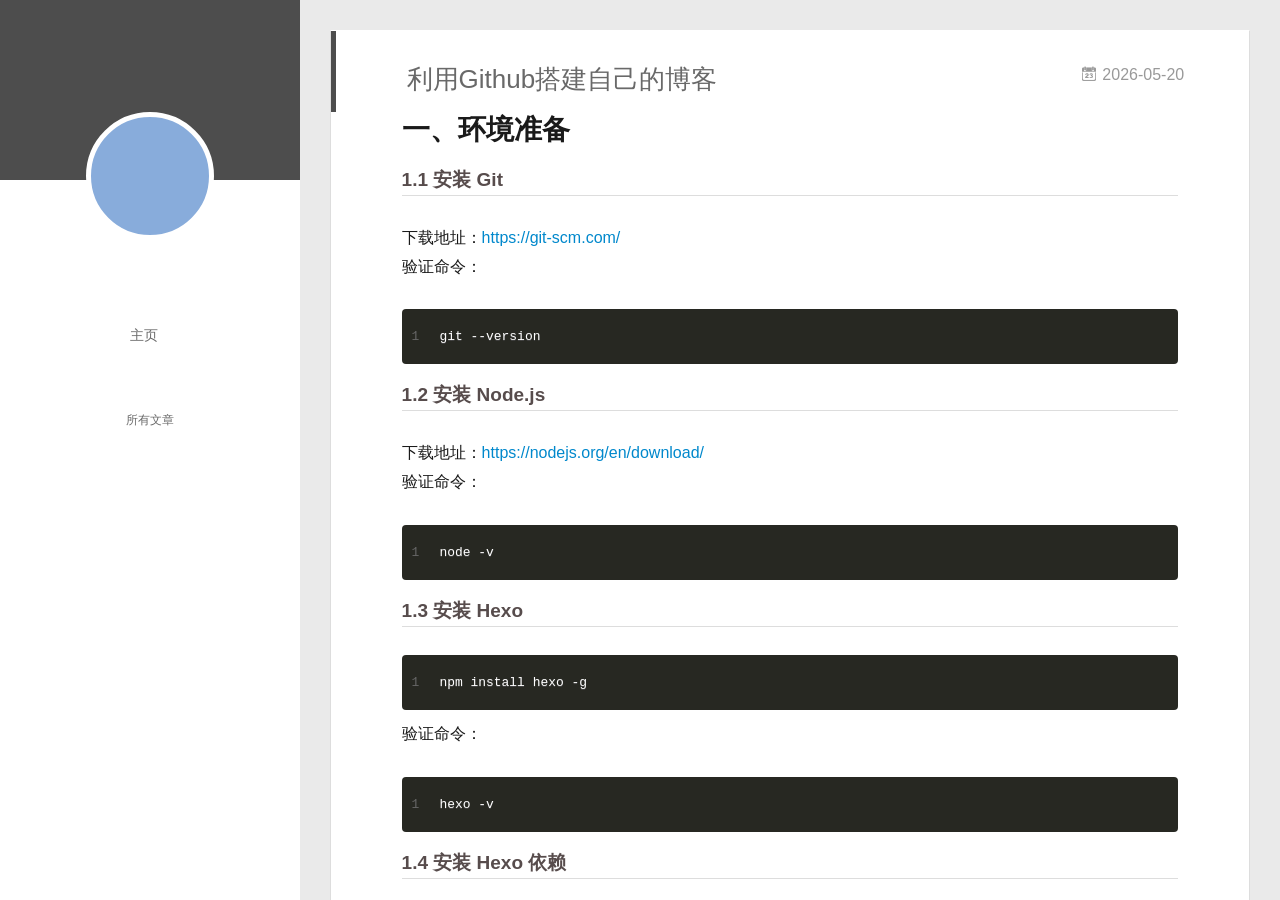
==== commit 4f2de411: "Site updated: 2026-05-20 20:37:17" ====
--- a/index.html
+++ b/index.html
@@ -55,8 +55,6 @@
 			
 				<li><a href="/">主页</a></li>
 	        
-				<li><a href="/tags/%E9%9A%8F%E7%AC%94/">随笔</a></li>
-	        
 			</ul>
 		</nav>
 		<nav class="header-smart-menu">
@@ -66,25 +64,13 @@
     			
             
     			
-    			<a q-on="click: openSlider(e, 'friends')" href="javascript:void(0)">友链</a>
-    			
             
-    			
-    			<a q-on="click: openSlider(e, 'aboutme')" href="javascript:void(0)">关于我</a>
     			
             
 		</nav>
 		<nav class="header-nav">
 			<div class="social">
 				
-					<a class="github" target="_blank" href="#" title="github"><i class="icon-github"></i></a>
-		        
-					<a class="weibo" target="_blank" href="#" title="weibo"><i class="icon-weibo"></i></a>
-		        
-					<a class="rss" target="_blank" href="#" title="rss"><i class="icon-rss"></i></a>
-		        
-					<a class="zhihu" target="_blank" href="#" title="zhihu"><i class="icon-zhihu"></i></a>
-		        
 			</div>
 		</nav>
 	</header>		
@@ -111,21 +97,11 @@
 			
 				
 			
-				
-			
 			
 			
 			<nav class="header-nav">
 				<div class="social">
 					
-						<a class="github" target="_blank" href="#" title="github"><i class="icon-github"></i></a>
-			        
-						<a class="weibo" target="_blank" href="#" title="weibo"><i class="icon-weibo"></i></a>
-			        
-						<a class="rss" target="_blank" href="#" title="rss"><i class="icon-rss"></i></a>
-			        
-						<a class="zhihu" target="_blank" href="#" title="zhihu"><i class="icon-zhihu"></i></a>
-			        
 				</div>
 			</nav>
 
@@ -133,9 +109,7 @@
 				<ul style="width: 50%">
 				
 				
-					<li style="width: 50%"><a href="/">主页</a></li>
-		        
-					<li style="width: 50%"><a href="/tags/%E9%9A%8F%E7%AC%94/">随笔</a></li>
+					<li style="width: 100%"><a href="/">主页</a></li>
 		        
 				</ul>
 			</nav>
@@ -381,11 +355,7 @@
       
     
       
-      
-      
-    
-      
-      
+    
       
     
     
@@ -394,15 +364,11 @@
     
     
       
-      <li style="width: 33.333333333333336%" q-on="click: openSlider(e, 'innerArchive')"><a href="javascript:void(0)" q-class="active:innerArchive">所有文章</a></li>
-      
-        
-      
-      <li style="width: 33.333333333333336%" q-on="click: openSlider(e, 'friends')"><a href="javascript:void(0)" q-class="active:friends">友链</a></li>
-      
-        
-      
-      <li style="width: 33.333333333333336%" q-on="click: openSlider(e, 'aboutme')"><a href="javascript:void(0)" q-class="active:aboutme">关于我</a></li>
+      <li style="width: 100%" q-on="click: openSlider(e, 'innerArchive')"><a href="javascript:void(0)" q-class="active:innerArchive">所有文章</a></li>
+      
+        
+      
+        
       
         
     </ul>
@@ -466,45 +432,7 @@
     
 
     
-    	<section class="tools-section tools-section-friends" q-show="friends">
-  		
-        <ul class="search-ul">
-          
-            <li class="search-li">
-              <a href="http://localhost:4000/" target="_blank" class="search-title"><i class="icon-quo-left icon"></i>友情链接1</a>
-            </li>
-          
-            <li class="search-li">
-              <a href="http://localhost:4000/" target="_blank" class="search-title"><i class="icon-quo-left icon"></i>友情链接2</a>
-            </li>
-          
-            <li class="search-li">
-              <a href="http://localhost:4000/" target="_blank" class="search-title"><i class="icon-quo-left icon"></i>友情链接3</a>
-            </li>
-          
-            <li class="search-li">
-              <a href="http://localhost:4000/" target="_blank" class="search-title"><i class="icon-quo-left icon"></i>友情链接4</a>
-            </li>
-          
-            <li class="search-li">
-              <a href="http://localhost:4000/" target="_blank" class="search-title"><i class="icon-quo-left icon"></i>友情链接5</a>
-            </li>
-          
-            <li class="search-li">
-              <a href="http://localhost:4000/" target="_blank" class="search-title"><i class="icon-quo-left icon"></i>友情链接6</a>
-            </li>
-          
-        </ul>
-  		
-    	</section>
-    
-
-    
-    	<section class="tools-section tools-section-me" q-show="aboutme">
-  	  	
-  	  		<div class="aboutme-wrap" id="js-aboutme">很惭愧&lt;br&gt;&lt;br&gt;只做了一点微小的工作&lt;br&gt;谢谢大家</div>
-  	  	
-    	</section>
+
     
   </div>
   
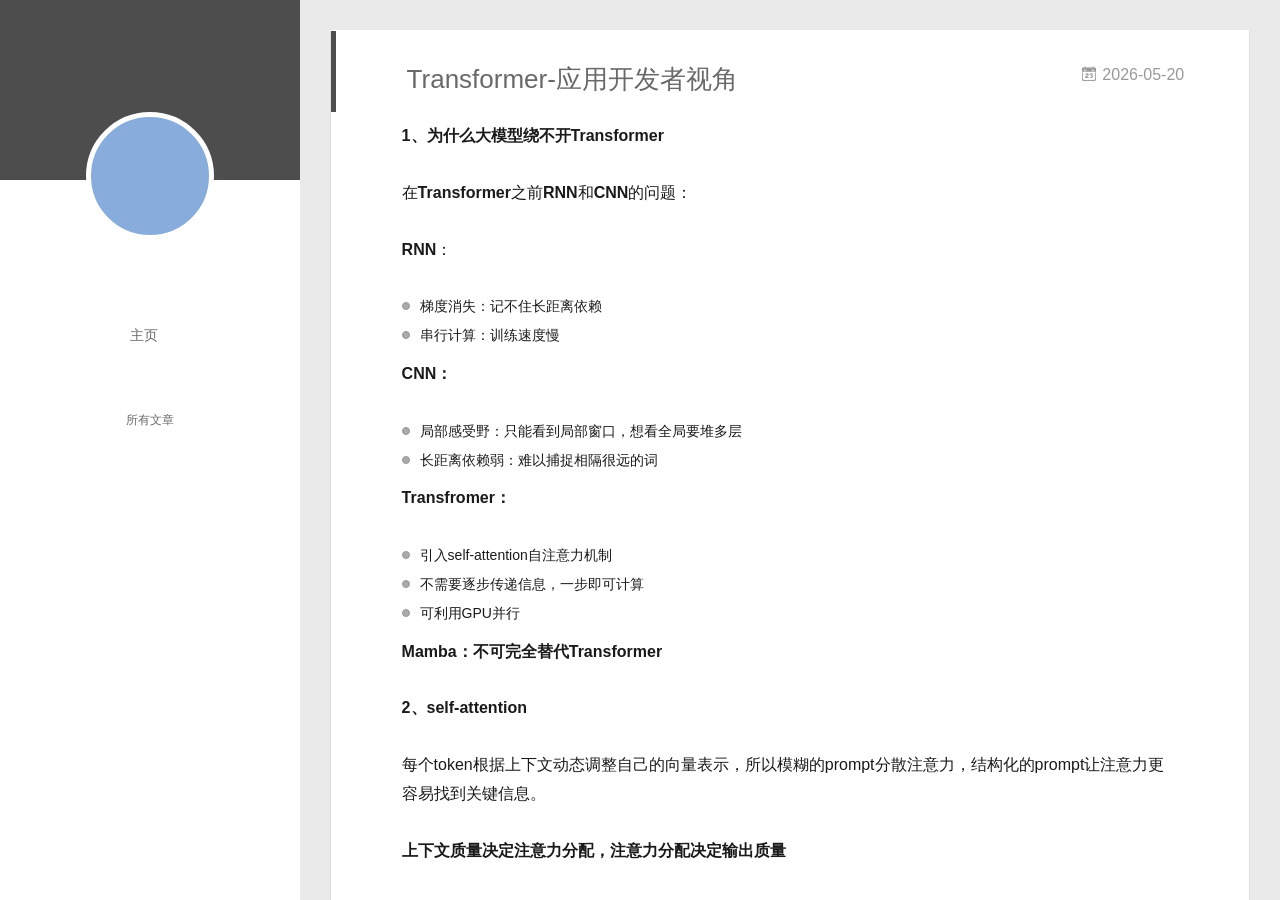
==== commit e6ef14e1: "Site updated: 2026-05-20 21:26:22" ====
--- a/index.html
+++ b/index.html
@@ -125,6 +125,117 @@
           </div>
           <div id="js-content" class="content-ll">
             
+  
+    <article id="post-Transformer-应用开发者视角" class="article article-type-post  article-index" itemscope itemprop="blogPost">
+  <div class="article-inner">
+    
+      <header class="article-header">
+        
+  
+    <h1 itemprop="name">
+      <a class="article-title" href="/2026/05/20/Transformer-%E5%BA%94%E7%94%A8%E5%BC%80%E5%8F%91%E8%80%85%E8%A7%86%E8%A7%92/">Transformer-应用开发者视角</a>
+    </h1>
+  
+
+        
+        <a href="/2026/05/20/Transformer-%E5%BA%94%E7%94%A8%E5%BC%80%E5%8F%91%E8%80%85%E8%A7%86%E8%A7%92/" class="archive-article-date">
+  	<time datetime="2026-05-20T12:49:36.000Z" itemprop="datePublished"><i class="icon-calendar icon"></i>2026-05-20</time>
+</a>
+        
+      </header>
+    
+    <div class="article-entry" itemprop="articleBody">
+      
+        <p><strong>1、为什么大模型绕不开Transformer</strong></p>
+<p>在<strong>Transformer</strong>之前<strong>RNN</strong>和<strong>CNN</strong>的问题：</p>
+<p><strong>RNN</strong>：</p>
+<ul>
+<li>梯度消失：记不住长距离依赖</li>
+<li>串行计算：训练速度慢</li>
+</ul>
+<p><strong>CNN：</strong></p>
+<ul>
+<li>局部感受野：只能看到局部窗口，想看全局要堆多层</li>
+<li>长距离依赖弱：难以捕捉相隔很远的词</li>
+</ul>
+<p><strong>Transfromer：</strong></p>
+<ul>
+<li>引入self-attention自注意力机制</li>
+<li>不需要逐步传递信息，一步即可计算</li>
+<li>可利用GPU并行</li>
+</ul>
+<p><strong>Mamba：不可完全替代Transformer</strong></p>
+<p><strong>2、self-attention</strong></p>
+<p>每个token根据上下文动态调整自己的向量表示，所以模糊的prompt分散注意力，结构化的prompt让注意力更容易找到关键信息。</p>
+<p><strong>上下文质量决定注意力分配，注意力分配决定输出质量</strong></p>
+<p><strong>3、Multi-head Attention</strong></p>
+<p>语言之间关系多样：语义、语法、近距离依赖、指代关系等，一个头很难同时捕捉多种关系，多头注意力能够捕捉不同空间的语义并融合。</p>
+<p><strong>一段结构清晰的prompt使每个注意力头快速定位自己需要关注的部分。而一段信息密度相同的文字需要额外的计算开销来提取结构。</strong></p>
+<p><strong>4、Positional Encoding</strong></p>
+<p>Transformer本身是没有顺序的，即self-attention是不关注顺序的，但位置信息很重要，是硬编码进去的。早期利用正余弦函数编码，后期位置编码可训练。</p>
+<p><strong>模型在训练时见过的位置范围有限，即使可以外推，但效果会下降。因此上下文窗口有硬上限，超长上下文质量下降，重要信息放prompt开头或结尾，避免中间迷失问题。</strong></p>
+<p><strong>5、三大架构对比</strong></p>
+<ul>
+<li><p><strong>Encoder-Only：BERT</strong></p>
+<p>  双向注意力，理解能力强，做分类、实体识别、语义相似度效果好。</p>
+</li>
+<li><p><strong>Encoder-Decoder：T5</strong></p>
+<p>  先理解再生成，适合翻译、摘要这类序列到序列的任务。</p>
+</li>
+<li><p><strong>Decoder-Only：GPT</strong></p>
+<p>  单向注意力，自回归生成任务。</p>
+</li>
+</ul>
+<p><strong>Decoder-Only的Scaling效果好、即使是语言生成模型，通过prompt也能理解、任务统一就是预测下一个token训练效果好。</strong></p>
+<p><strong>对应用开发的启示：大模型的本质是续写，prompt的结构和位置影响生成质量。system prompt放开头定基调，关键指令放结尾定方向。</strong></p>
+<p><strong>6、Transformer的局限性</strong></p>
+<ul>
+<li><strong>O(n^2)的计算复杂度</strong>:token计费成本平方级增长</li>
+<li><strong>位置编码的外推问题</strong>：超长文本位置不可靠。RoPE等可缓解，但不是根治</li>
+<li><strong>中间迷失</strong>:关键信息放prompt开头和结尾</li>
+<li><strong>串行生成</strong>:生成比理解慢得多</li>
+</ul>
+
+      
+
+      
+    </div>
+    <div class="article-info article-info-index">
+      
+      
+      
+
+      
+        <p class="article-more-link">
+          <a class="article-more-a" href="/2026/05/20/Transformer-%E5%BA%94%E7%94%A8%E5%BC%80%E5%8F%91%E8%80%85%E8%A7%86%E8%A7%92/">展开全文 >></a>
+        </p>
+      
+
+      
+      <div class="clearfix"></div>
+    </div>
+  </div>
+</article>
+
+<aside class="wrap-side-operation">
+    <div class="mod-side-operation">
+        
+        <div class="jump-container" id="js-jump-container" style="display:none;">
+            <a href="javascript:void(0)" class="mod-side-operation__jump-to-top">
+                <i class="icon-font icon-back"></i>
+            </a>
+            <div id="js-jump-plan-container" class="jump-plan-container" style="top: -11px;">
+                <i class="icon-font icon-plane jump-plane"></i>
+            </div>
+        </div>
+        
+        
+    </div>
+</aside>
+
+
+
+
   
     <article id="post-利用Github搭建自己的博客" class="article article-type-post  article-index" itemscope itemprop="blogPost">
   <div class="article-inner">
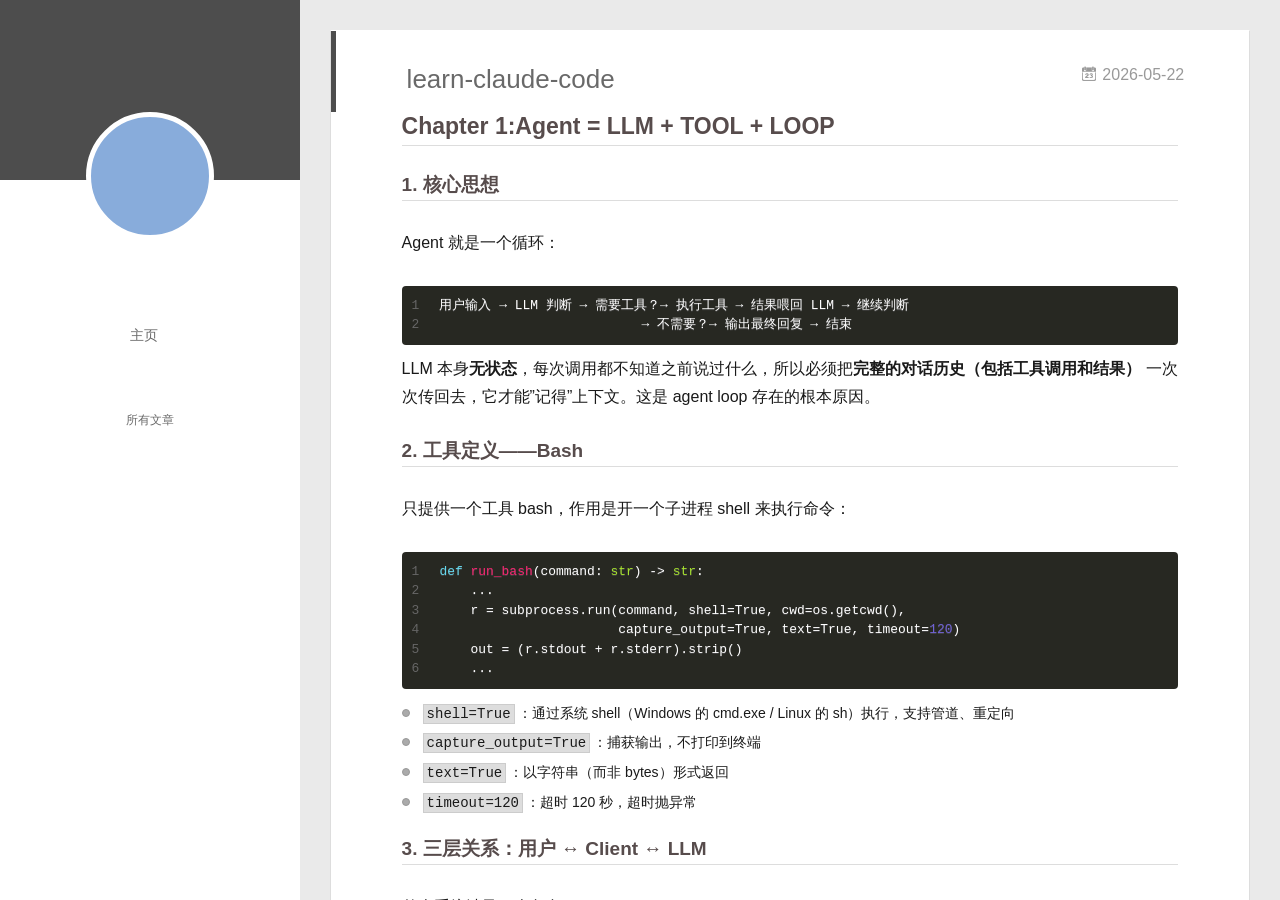
==== commit aab5cf15: "Site updated: 2026-05-22 22:40:33" ====
--- a/index.html
+++ b/index.html
@@ -13,7 +13,7 @@
 <meta property="og:url" content="http://example.com/index.html">
 <meta property="og:site_name" content="Winnie673">
 <meta property="og:locale" content="en_US">
-<meta property="article:author" content="John Doe">
+<meta property="article:author" content="Deng Wenjie">
 <meta name="twitter:card" content="summary">
   
     <link rel="alternative" href="/atom.xml" title="Winnie673" type="application/atom+xml">
@@ -126,6 +126,282 @@
           <div id="js-content" class="content-ll">
             
   
+    <article id="post-learn-claude-code" class="article article-type-post  article-index" itemscope itemprop="blogPost">
+  <div class="article-inner">
+    
+      <header class="article-header">
+        
+  
+    <h1 itemprop="name">
+      <a class="article-title" href="/2026/05/22/learn-claude-code/">learn-claude-code</a>
+    </h1>
+  
+
+        
+        <a href="/2026/05/22/learn-claude-code/" class="archive-article-date">
+  	<time datetime="2026-05-22T12:37:35.000Z" itemprop="datePublished"><i class="icon-calendar icon"></i>2026-05-22</time>
+</a>
+        
+      </header>
+    
+    <div class="article-entry" itemprop="articleBody">
+      
+        <h2 id="Chapter-1-Agent-LLM-TOOL-LOOP"><a href="#Chapter-1-Agent-LLM-TOOL-LOOP" class="headerlink" title="Chapter 1:Agent &#x3D; LLM + TOOL + LOOP"></a>Chapter 1:Agent &#x3D; LLM + TOOL + LOOP</h2><h3 id="1-核心思想"><a href="#1-核心思想" class="headerlink" title="1. 核心思想"></a>1. 核心思想</h3><p>Agent 就是一个循环：</p>
+<figure class="highlight plaintext"><table><tr><td class="gutter"><pre><span class="line">1</span><br><span class="line">2</span><br></pre></td><td class="code"><pre><span class="line">用户输入 → LLM 判断 → 需要工具？→ 执行工具 → 结果喂回 LLM → 继续判断</span><br><span class="line">                          → 不需要？→ 输出最终回复 → 结束</span><br></pre></td></tr></table></figure>
+
+<p>LLM 本身<strong>无状态</strong>，每次调用都不知道之前说过什么，所以必须把<strong>完整的对话历史（包括工具调用和结果）</strong> 一次次传回去，它才能”记得”上下文。这是 agent loop 存在的根本原因。</p>
+<h3 id="2-工具定义——Bash"><a href="#2-工具定义——Bash" class="headerlink" title="2. 工具定义——Bash"></a>2. 工具定义——Bash</h3><p>只提供一个工具 bash，作用是开一个子进程 shell 来执行命令：</p>
+<figure class="highlight python"><table><tr><td class="gutter"><pre><span class="line">1</span><br><span class="line">2</span><br><span class="line">3</span><br><span class="line">4</span><br><span class="line">5</span><br><span class="line">6</span><br></pre></td><td class="code"><pre><span class="line"><span class="keyword">def</span> <span class="title function_">run_bash</span>(<span class="params">command: <span class="built_in">str</span></span>) -&gt; <span class="built_in">str</span>:</span><br><span class="line">    ...</span><br><span class="line">    r = subprocess.run(command, shell=<span class="literal">True</span>, cwd=os.getcwd(),</span><br><span class="line">                       capture_output=<span class="literal">True</span>, text=<span class="literal">True</span>, timeout=<span class="number">120</span>)</span><br><span class="line">    out = (r.stdout + r.stderr).strip()</span><br><span class="line">    ...</span><br></pre></td></tr></table></figure>
+
+<ul>
+<li><code>shell=True</code>：通过系统 shell（Windows 的 cmd.exe &#x2F; Linux 的 sh）执行，支持管道、重定向</li>
+<li><code>capture_output=True</code>：捕获输出，不打印到终端</li>
+<li><code>text=True</code>：以字符串（而非 bytes）形式返回</li>
+<li><code>timeout=120</code>：超时 120 秒，超时抛异常</li>
+</ul>
+<h3 id="3-三层关系：用户-↔-Client-↔-LLM"><a href="#3-三层关系：用户-↔-Client-↔-LLM" class="headerlink" title="3. 三层关系：用户 ↔ Client ↔ LLM"></a>3. 三层关系：用户 ↔ Client ↔ LLM</h3><p>整个系统涉及三个角色：</p>
+<figure class="highlight plaintext"><table><tr><td class="gutter"><pre><span class="line">1</span><br><span class="line">2</span><br><span class="line">3</span><br><span class="line">4</span><br><span class="line">5</span><br><span class="line">6</span><br><span class="line">7</span><br></pre></td><td class="code"><pre><span class="line">用户（你）</span><br><span class="line">  │  输入 query</span><br><span class="line">  ▼</span><br><span class="line">Client（Anthropic SDK 的客户端实例）</span><br><span class="line">  │  通过 HTTP 调用 API</span><br><span class="line">  ▼</span><br><span class="line">LLM（远程大模型，如 Claude、DeepSeek）</span><br></pre></td></tr></table></figure>
+
+<ul>
+<li><strong>用户</strong>：输入文本指令，读取最终回复</li>
+<li><strong>Client</strong>：<code>Anthropic()</code> 创建的客户端对象，负责组装消息、通过 HTTP 发送请求、解析响应。它是一个本地代理，不包含任何模型权重</li>
+<li><strong>LLM</strong>：运行在远程服务器上的大模型，Client 通过 API 调用它，每次调用都是独立的</li>
+</ul>
+<figure class="highlight python"><table><tr><td class="gutter"><pre><span class="line">1</span><br><span class="line">2</span><br><span class="line">3</span><br><span class="line">4</span><br><span class="line">5</span><br><span class="line">6</span><br><span class="line">7</span><br><span class="line">8</span><br></pre></td><td class="code"><pre><span class="line"><span class="comment"># Client 是本地对象，负责与远程 LLM 通信</span></span><br><span class="line">client = Anthropic(base_url=os.getenv(<span class="string">&quot;ANTHROPIC_BASE_URL&quot;</span>))</span><br><span class="line"></span><br><span class="line"><span class="comment"># Client 把消息发给远程 LLM，LLM 返回响应</span></span><br><span class="line">response = client.messages.create(</span><br><span class="line">    model=MODEL, system=SYSTEM, messages=messages,</span><br><span class="line">    tools=TOOLS, max_tokens=<span class="number">8000</span>,</span><br><span class="line">)</span><br></pre></td></tr></table></figure>
+
+<p>Client 可以通过 <code>base_url</code> 指向不同的提供商——Anthropic 官方、DeepSeek 兼容接口等，LLM 在远端，Client 的代码不用动。</p>
+<h3 id="4-工具注册"><a href="#4-工具注册" class="headerlink" title="4. 工具注册"></a>4. 工具注册</h3><p>所有工具统一注册进 <code>TOOLS</code> 列表，格式由 Anthropic API 规定：</p>
+<figure class="highlight python"><table><tr><td class="gutter"><pre><span class="line">1</span><br><span class="line">2</span><br><span class="line">3</span><br><span class="line">4</span><br><span class="line">5</span><br><span class="line">6</span><br><span class="line">7</span><br><span class="line">8</span><br><span class="line">9</span><br></pre></td><td class="code"><pre><span class="line">TOOLS = [&#123;</span><br><span class="line">    <span class="string">&quot;name&quot;</span>: <span class="string">&quot;bash&quot;</span>,</span><br><span class="line">    <span class="string">&quot;description&quot;</span>: <span class="string">&quot;Run a shell command.&quot;</span>,</span><br><span class="line">    <span class="string">&quot;input_schema&quot;</span>: &#123;</span><br><span class="line">        <span class="string">&quot;type&quot;</span>: <span class="string">&quot;object&quot;</span>,</span><br><span class="line">        <span class="string">&quot;properties&quot;</span>: &#123;<span class="string">&quot;command&quot;</span>: &#123;<span class="string">&quot;type&quot;</span>: <span class="string">&quot;string&quot;</span>&#125;&#125;,</span><br><span class="line">        <span class="string">&quot;required&quot;</span>: [<span class="string">&quot;command&quot;</span>],</span><br><span class="line">    &#125;,</span><br><span class="line">&#125;]</span><br></pre></td></tr></table></figure>
+
+<ul>
+<li><code>input_schema</code> 是 JSON Schema 格式，告诉 LLM 这个工具有什么参数</li>
+<li><code>required</code>：调用时必须传的参数</li>
+</ul>
+<h3 id="5-System-Prompt"><a href="#5-System-Prompt" class="headerlink" title="5. System Prompt"></a>5. System Prompt</h3><p>提前写定系统提示词，客户端每次发消息时会一并传给 LLM：</p>
+<figure class="highlight python"><table><tr><td class="gutter"><pre><span class="line">1</span><br></pre></td><td class="code"><pre><span class="line">SYSTEM = <span class="string">f&quot;You are a coding agent at <span class="subst">&#123;os.getcwd()&#125;</span>. Use bash to solve tasks. Act, don&#x27;t explain.&quot;</span></span><br></pre></td></tr></table></figure>
+
+<h3 id="6-Agent-循环（核心）"><a href="#6-Agent-循环（核心）" class="headerlink" title="6. Agent 循环（核心）"></a>6. Agent 循环（核心）</h3><h4 id="6-1-传入用户输入"><a href="#6-1-传入用户输入" class="headerlink" title="6.1 传入用户输入"></a>6.1 传入用户输入</h4><figure class="highlight python"><table><tr><td class="gutter"><pre><span class="line">1</span><br><span class="line">2</span><br></pre></td><td class="code"><pre><span class="line">history.append(&#123;<span class="string">&quot;role&quot;</span>: <span class="string">&quot;user&quot;</span>, <span class="string">&quot;content&quot;</span>: query&#125;)</span><br><span class="line">agent_loop(history)</span><br></pre></td></tr></table></figure>
+
+<h4 id="6-2-调用-LLM"><a href="#6-2-调用-LLM" class="headerlink" title="6.2 调用 LLM"></a>6.2 调用 LLM</h4><p>组装好 messages 发给 LLM，获得 response：</p>
+<figure class="highlight python"><table><tr><td class="gutter"><pre><span class="line">1</span><br><span class="line">2</span><br><span class="line">3</span><br><span class="line">4</span><br></pre></td><td class="code"><pre><span class="line">response = client.messages.create(</span><br><span class="line">    model=MODEL, system=SYSTEM, messages=messages,</span><br><span class="line">    tools=TOOLS, max_tokens=<span class="number">8000</span>,</span><br><span class="line">)</span><br></pre></td></tr></table></figure>
+
+<p><code>response.content</code> 是一个列表，元素类型由 Anthropic Python SDK 反序列化决定,因此 response格式固定，content中每个block的格式也固定。</p>
+<h4 id="6-3-记录-LLM-回复"><a href="#6-3-记录-LLM-回复" class="headerlink" title="6.3 记录 LLM 回复"></a>6.3 记录 LLM 回复</h4><p>将 response 中的内容追加到 messages，这样下一轮 LLM 才能”看到”自己上一轮说了什么：</p>
+<figure class="highlight python"><table><tr><td class="gutter"><pre><span class="line">1</span><br></pre></td><td class="code"><pre><span class="line">messages.append(&#123;<span class="string">&quot;role&quot;</span>: <span class="string">&quot;assistant&quot;</span>, <span class="string">&quot;content&quot;</span>: response.content&#125;)</span><br></pre></td></tr></table></figure>
+
+<h4 id="6-4-判断是否结束"><a href="#6-4-判断是否结束" class="headerlink" title="6.4 判断是否结束"></a>6.4 判断是否结束</h4><p><code>stop_reason</code> 表示 LLM 的停止原因：</p>
+<ul>
+<li><code>&quot;tool_use&quot;</code>：LLM 觉得还需要调用工具，循环继续</li>
+<li><code>&quot;end_turn&quot;</code>：LLM 认为任务完成，直接返回最终回复，循环结束</li>
+<li><code>&quot;max_tokens&quot;</code>：输出被截断</li>
+</ul>
+<figure class="highlight python"><table><tr><td class="gutter"><pre><span class="line">1</span><br><span class="line">2</span><br></pre></td><td class="code"><pre><span class="line"><span class="keyword">if</span> response.stop_reason != <span class="string">&quot;tool_use&quot;</span>:</span><br><span class="line">    <span class="keyword">return</span></span><br></pre></td></tr></table></figure>
+
+<h4 id="6-5-执行工具并反馈结果"><a href="#6-5-执行工具并反馈结果" class="headerlink" title="6.5 执行工具并反馈结果"></a>6.5 执行工具并反馈结果</h4><p>遍历 response 中的所有 block，遇到工具调用就执行对应的 handler，把结果组合成 tool_result 格式，再喂回给 LLM：</p>
+<figure class="highlight python"><table><tr><td class="gutter"><pre><span class="line">1</span><br><span class="line">2</span><br><span class="line">3</span><br><span class="line">4</span><br><span class="line">5</span><br><span class="line">6</span><br><span class="line">7</span><br><span class="line">8</span><br><span class="line">9</span><br><span class="line">10</span><br></pre></td><td class="code"><pre><span class="line">results = []</span><br><span class="line"><span class="keyword">for</span> block <span class="keyword">in</span> response.content:</span><br><span class="line">    <span class="keyword">if</span> block.<span class="built_in">type</span> == <span class="string">&quot;tool_use&quot;</span>:</span><br><span class="line">        output = run_bash(block.<span class="built_in">input</span>[<span class="string">&quot;command&quot;</span>])</span><br><span class="line">        results.append(&#123;</span><br><span class="line">            <span class="string">&quot;type&quot;</span>: <span class="string">&quot;tool_result&quot;</span>,</span><br><span class="line">            <span class="string">&quot;tool_use_id&quot;</span>: block.<span class="built_in">id</span>,</span><br><span class="line">            <span class="string">&quot;content&quot;</span>: output,</span><br><span class="line">        &#125;)</span><br><span class="line">messages.append(&#123;<span class="string">&quot;role&quot;</span>: <span class="string">&quot;user&quot;</span>, <span class="string">&quot;content&quot;</span>: results&#125;)</span><br></pre></td></tr></table></figure>
+
+<p>注：一次 response 可以同时包含文字回复和多个工具调用，因此需要遍历所有 block。由于只存在一个bash工具，所以只调用run_bash()方法。</p>
+<h3 id="7-输出最终回复"><a href="#7-输出最终回复" class="headerlink" title="7. 输出最终回复"></a>7. 输出最终回复</h3><p>循环结束后，最后一条 assistant 消息的 text 就是最终回复：</p>
+<figure class="highlight python"><table><tr><td class="gutter"><pre><span class="line">1</span><br><span class="line">2</span><br><span class="line">3</span><br><span class="line">4</span><br></pre></td><td class="code"><pre><span class="line">response_content = history[-<span class="number">1</span>][<span class="string">&quot;content&quot;</span>]</span><br><span class="line"><span class="keyword">for</span> block <span class="keyword">in</span> response_content:</span><br><span class="line">    <span class="keyword">if</span> <span class="built_in">hasattr</span>(block, <span class="string">&quot;text&quot;</span>):</span><br><span class="line">        <span class="built_in">print</span>(block.text)</span><br></pre></td></tr></table></figure>
+
+<hr>
+<h2 id="Chapter-2：从-TOOL-→-TOOLS"><a href="#Chapter-2：从-TOOL-→-TOOLS" class="headerlink" title="Chapter 2：从 TOOL → TOOLS"></a>Chapter 2：从 TOOL → TOOLS</h2><h3 id="1-安全防护——防止路径遍历"><a href="#1-安全防护——防止路径遍历" class="headerlink" title="1. 安全防护——防止路径遍历"></a>1. 安全防护——防止路径遍历</h3><p>文件操作工具可能被恶意路径攻击（如 <code>../../etc/passwd</code>），因此增加 <code>safe_path()</code> 函数：</p>
+<figure class="highlight python"><table><tr><td class="gutter"><pre><span class="line">1</span><br><span class="line">2</span><br><span class="line">3</span><br><span class="line">4</span><br><span class="line">5</span><br></pre></td><td class="code"><pre><span class="line"><span class="keyword">def</span> <span class="title function_">safe_path</span>(<span class="params">p: <span class="built_in">str</span></span>) -&gt; Path:</span><br><span class="line">    path = (WORKDIR / p).resolve()</span><br><span class="line">    <span class="keyword">if</span> <span class="keyword">not</span> path.is_relative_to(WORKDIR):</span><br><span class="line">        <span class="keyword">raise</span> ValueError(<span class="string">f&quot;Path escapes workspace: <span class="subst">&#123;p&#125;</span>&quot;</span>)</span><br><span class="line">    <span class="keyword">return</span> path</span><br></pre></td></tr></table></figure>
+
+<ul>
+<li><code>(WORKDIR / p).resolve()</code>：将路径拼接后解析为绝对路径，展开 <code>..</code> 和符号链接</li>
+<li><code>is_relative_to(WORKDIR)</code>：检查解析后的路径是否仍在工作目录内，不在则抛异常</li>
+</ul>
+<h3 id="2-工具处理函数"><a href="#2-工具处理函数" class="headerlink" title="2. 工具处理函数"></a>2. 工具处理函数</h3><p>每个工具会分配独立的处理函数</p>
+<figure class="highlight python"><table><tr><td class="gutter"><pre><span class="line">1</span><br><span class="line">2</span><br><span class="line">3</span><br><span class="line">4</span><br><span class="line">5</span><br><span class="line">6</span><br><span class="line">7</span><br><span class="line">8</span><br><span class="line">9</span><br><span class="line">10</span><br><span class="line">11</span><br></pre></td><td class="code"><pre><span class="line"><span class="keyword">def</span> <span class="title function_">run_bash</span>(<span class="params">command: <span class="built_in">str</span></span>) -&gt; <span class="built_in">str</span>:</span><br><span class="line">    <span class="keyword">return</span> ...</span><br><span class="line"></span><br><span class="line"><span class="keyword">def</span> <span class="title function_">run_read</span>(<span class="params">path: <span class="built_in">str</span>, limit: <span class="built_in">int</span> = <span class="literal">None</span></span>) -&gt; <span class="built_in">str</span>:</span><br><span class="line">    <span class="keyword">return</span> ...</span><br><span class="line"></span><br><span class="line"><span class="keyword">def</span> <span class="title function_">run_write</span>(<span class="params">path: <span class="built_in">str</span>, content: <span class="built_in">str</span></span>) -&gt; <span class="built_in">str</span>:</span><br><span class="line">    <span class="keyword">return</span> ...</span><br><span class="line"></span><br><span class="line"><span class="keyword">def</span> <span class="title function_">run_edit</span>(<span class="params">path: <span class="built_in">str</span>, old_text: <span class="built_in">str</span>, new_text: <span class="built_in">str</span></span>) -&gt; <span class="built_in">str</span>:</span><br><span class="line">    <span class="keyword">return</span> ...</span><br></pre></td></tr></table></figure>
+
+<h3 id="3-工具注册"><a href="#3-工具注册" class="headerlink" title="3. 工具注册"></a>3. 工具注册</h3><p>工具通过 dispatch map 注册，将工具名映射到处理函数</p>
+<figure class="highlight python"><table><tr><td class="gutter"><pre><span class="line">1</span><br><span class="line">2</span><br><span class="line">3</span><br><span class="line">4</span><br><span class="line">5</span><br><span class="line">6</span><br></pre></td><td class="code"><pre><span class="line">TOOL_HANDLERS = &#123;</span><br><span class="line">    <span class="string">&quot;bash&quot;</span>:       <span class="keyword">lambda</span> **kw: run_bash(kw[<span class="string">&quot;command&quot;</span>]),</span><br><span class="line">    <span class="string">&quot;read_file&quot;</span>:  <span class="keyword">lambda</span> **kw: run_read(kw[<span class="string">&quot;path&quot;</span>], kw.get(<span class="string">&quot;limit&quot;</span>)),</span><br><span class="line">    <span class="string">&quot;write_file&quot;</span>: <span class="keyword">lambda</span> **kw: run_write(kw[<span class="string">&quot;path&quot;</span>], kw[<span class="string">&quot;content&quot;</span>]),</span><br><span class="line">    <span class="string">&quot;edit_file&quot;</span>:  <span class="keyword">lambda</span> **kw: run_edit(kw[<span class="string">&quot;path&quot;</span>], kw[<span class="string">&quot;old_text&quot;</span>], kw[<span class="string">&quot;new_text&quot;</span>]),</span><br><span class="line">&#125;</span><br></pre></td></tr></table></figure>
+
+<p>两个取值写法：</p>
+<ul>
+<li><code>kw[&quot;command&quot;]</code> — 必填参数，直接索引，不存在会抛 KeyError</li>
+<li><code>kw.get(&quot;limit&quot;)</code> — 可选参数，不存在时返回 None，对应 <code>run_read</code> 的 <code>limit: int = None</code></li>
+</ul>
+<h3 id="4-工具描述"><a href="#4-工具描述" class="headerlink" title="4. 工具描述"></a>4. 工具描述</h3><p>工具按照格式补充信息，统一传给 LLM 做判断</p>
+<figure class="highlight python"><table><tr><td class="gutter"><pre><span class="line">1</span><br><span class="line">2</span><br><span class="line">3</span><br><span class="line">4</span><br><span class="line">5</span><br><span class="line">6</span><br><span class="line">7</span><br><span class="line">8</span><br><span class="line">9</span><br><span class="line">10</span><br></pre></td><td class="code"><pre><span class="line">TOOLS = [</span><br><span class="line">    &#123;<span class="string">&quot;name&quot;</span>: <span class="string">&quot;bash&quot;</span>, <span class="string">&quot;description&quot;</span>: <span class="string">&quot;Run a shell command.&quot;</span>,</span><br><span class="line">     <span class="string">&quot;input_schema&quot;</span>: &#123;<span class="string">&quot;type&quot;</span>: <span class="string">&quot;object&quot;</span>, <span class="string">&quot;properties&quot;</span>: &#123;<span class="string">&quot;command&quot;</span>: &#123;<span class="string">&quot;type&quot;</span>: <span class="string">&quot;string&quot;</span>&#125;&#125;, <span class="string">&quot;required&quot;</span>: [<span class="string">&quot;command&quot;</span>]&#125;&#125;,</span><br><span class="line">    &#123;<span class="string">&quot;name&quot;</span>: <span class="string">&quot;read_file&quot;</span>, <span class="string">&quot;description&quot;</span>: <span class="string">&quot;Read file contents.&quot;</span>,</span><br><span class="line">     <span class="string">&quot;input_schema&quot;</span>: &#123;<span class="string">&quot;type&quot;</span>: <span class="string">&quot;object&quot;</span>, <span class="string">&quot;properties&quot;</span>: &#123;<span class="string">&quot;path&quot;</span>: &#123;<span class="string">&quot;type&quot;</span>: <span class="string">&quot;string&quot;</span>&#125;, <span class="string">&quot;limit&quot;</span>: &#123;<span class="string">&quot;type&quot;</span>: <span class="string">&quot;integer&quot;</span>&#125;&#125;, <span class="string">&quot;required&quot;</span>: [<span class="string">&quot;path&quot;</span>]&#125;&#125;,</span><br><span class="line">    &#123;<span class="string">&quot;name&quot;</span>: <span class="string">&quot;write_file&quot;</span>, <span class="string">&quot;description&quot;</span>: <span class="string">&quot;Write content to file.&quot;</span>,</span><br><span class="line">     <span class="string">&quot;input_schema&quot;</span>: &#123;<span class="string">&quot;type&quot;</span>: <span class="string">&quot;object&quot;</span>, <span class="string">&quot;properties&quot;</span>: &#123;<span class="string">&quot;path&quot;</span>: &#123;<span class="string">&quot;type&quot;</span>: <span class="string">&quot;string&quot;</span>&#125;, <span class="string">&quot;content&quot;</span>: &#123;<span class="string">&quot;type&quot;</span>: <span class="string">&quot;string&quot;</span>&#125;&#125;, <span class="string">&quot;required&quot;</span>: [<span class="string">&quot;path&quot;</span>, <span class="string">&quot;content&quot;</span>]&#125;&#125;,</span><br><span class="line">    &#123;<span class="string">&quot;name&quot;</span>: <span class="string">&quot;edit_file&quot;</span>, <span class="string">&quot;description&quot;</span>: <span class="string">&quot;Replace exact text in file.&quot;</span>,</span><br><span class="line">     <span class="string">&quot;input_schema&quot;</span>: &#123;<span class="string">&quot;type&quot;</span>: <span class="string">&quot;object&quot;</span>, <span class="string">&quot;properties&quot;</span>: &#123;<span class="string">&quot;path&quot;</span>: &#123;<span class="string">&quot;type&quot;</span>: <span class="string">&quot;string&quot;</span>&#125;, <span class="string">&quot;old_text&quot;</span>: &#123;<span class="string">&quot;type&quot;</span>: <span class="string">&quot;string&quot;</span>&#125;, <span class="string">&quot;new_text&quot;</span>: &#123;<span class="string">&quot;type&quot;</span>: <span class="string">&quot;string&quot;</span>&#125;&#125;, <span class="string">&quot;required&quot;</span>: [<span class="string">&quot;path&quot;</span>, <span class="string">&quot;old_text&quot;</span>, <span class="string">&quot;new_text&quot;</span>]&#125;&#125;,</span><br><span class="line">]</span><br></pre></td></tr></table></figure>
+
+<h3 id="5-工具使用"><a href="#5-工具使用" class="headerlink" title="5. 工具使用"></a>5. 工具使用</h3><p>根据 LLM 需要的工具来调用对应函数执行</p>
+<figure class="highlight python"><table><tr><td class="gutter"><pre><span class="line">1</span><br><span class="line">2</span><br><span class="line">3</span><br><span class="line">4</span><br><span class="line">5</span><br><span class="line">6</span><br><span class="line">7</span><br></pre></td><td class="code"><pre><span class="line">results = []</span><br><span class="line"><span class="keyword">for</span> block <span class="keyword">in</span> response.content:</span><br><span class="line">    <span class="keyword">if</span> block.<span class="built_in">type</span> == <span class="string">&quot;tool_use&quot;</span>:</span><br><span class="line">        handler = TOOL_HANDLERS.get(block.name)</span><br><span class="line">        output = handler(**block.<span class="built_in">input</span>) <span class="keyword">if</span> handler <span class="keyword">else</span> <span class="string">f&quot;Unknown tool: <span class="subst">&#123;block.name&#125;</span>&quot;</span></span><br><span class="line">        results.append(&#123;<span class="string">&quot;type&quot;</span>: <span class="string">&quot;tool_result&quot;</span>, <span class="string">&quot;tool_use_id&quot;</span>: block.<span class="built_in">id</span>, <span class="string">&quot;content&quot;</span>: output&#125;)</span><br><span class="line">messages.append(&#123;<span class="string">&quot;role&quot;</span>: <span class="string">&quot;user&quot;</span>, <span class="string">&quot;content&quot;</span>: results&#125;)</span><br></pre></td></tr></table></figure>
+
+<p>核心变化：<code>agent_loop</code> 的结构完全一致。唯一的变化是 <code>TOOLS</code> 列表变长了、<code>TOOL_HANDLERS</code> 映射变长了 ———<strong>循环不用改，加工具只需加一行 handler</strong>。</p>
+<hr>
+<h2 id="Chapter-3：Todo-List"><a href="#Chapter-3：Todo-List" class="headerlink" title="Chapter 3：Todo List"></a>Chapter 3：Todo List</h2><h3 id="1-核心思想-1"><a href="#1-核心思想-1" class="headerlink" title="1. 核心思想"></a>1. 核心思想</h3><p>多步任务中, 模型会丢失进度 – 重复做过的事、跳步、跑偏。对话越长越严重: 工具结果不断填满上下文, 系统提示的影响力逐渐被稀释。因此<strong>先列步骤再动手</strong> ，让模型不偏航，但是由模型<strong>自行划分步骤</strong> 。</p>
+<h3 id="2-利用TodoManager存储并更新任务信息。"><a href="#2-利用TodoManager存储并更新任务信息。" class="headerlink" title="2. 利用TodoManager存储并更新任务信息。"></a>2. 利用<code>TodoManager</code>存储并更新任务信息。</h3><p>任务状态可以为<code>pending</code>,<code>in_progress</code>,<code>completed</code>,但同一时间只允许一个<code>in_progress</code>正在进行的任务。</p>
+<figure class="highlight python"><table><tr><td class="gutter"><pre><span class="line">1</span><br><span class="line">2</span><br><span class="line">3</span><br><span class="line">4</span><br><span class="line">5</span><br><span class="line">6</span><br><span class="line">7</span><br><span class="line">8</span><br><span class="line">9</span><br><span class="line">10</span><br><span class="line">11</span><br><span class="line">12</span><br><span class="line">13</span><br></pre></td><td class="code"><pre><span class="line"><span class="keyword">class</span> <span class="title class_">TodoManager</span>:</span><br><span class="line">    <span class="keyword">def</span> <span class="title function_">update</span>(<span class="params">self, items: <span class="built_in">list</span></span>) -&gt; <span class="built_in">str</span>:</span><br><span class="line">        validated, in_progress_count = [], <span class="number">0</span></span><br><span class="line">        <span class="keyword">for</span> item <span class="keyword">in</span> items:</span><br><span class="line">            status = item.get(<span class="string">&quot;status&quot;</span>, <span class="string">&quot;pending&quot;</span>)</span><br><span class="line">            <span class="keyword">if</span> status == <span class="string">&quot;in_progress&quot;</span>:</span><br><span class="line">                in_progress_count += <span class="number">1</span></span><br><span class="line">            validated.append(&#123;<span class="string">&quot;id&quot;</span>: item[<span class="string">&quot;id&quot;</span>], <span class="string">&quot;text&quot;</span>: item[<span class="string">&quot;text&quot;</span>],</span><br><span class="line">                              <span class="string">&quot;status&quot;</span>: status&#125;)</span><br><span class="line">        <span class="keyword">if</span> in_progress_count &gt; <span class="number">1</span>:</span><br><span class="line">            <span class="keyword">raise</span> ValueError(<span class="string">&quot;Only one task can be in_progress&quot;</span>)</span><br><span class="line">        <span class="variable language_">self</span>.items = validated</span><br><span class="line">        <span class="keyword">return</span> <span class="variable language_">self</span>.render()</span><br></pre></td></tr></table></figure>
+<p>update方法用于处理不合规的任务项目。</p>
+<figure class="highlight python"><table><tr><td class="gutter"><pre><span class="line">1</span><br><span class="line">2</span><br><span class="line">3</span><br><span class="line">4</span><br><span class="line">5</span><br><span class="line">6</span><br><span class="line">7</span><br><span class="line">8</span><br><span class="line">9</span><br><span class="line">10</span><br></pre></td><td class="code"><pre><span class="line"><span class="keyword">def</span> <span class="title function_">render</span>(<span class="params">self</span>) -&gt; <span class="built_in">str</span>:</span><br><span class="line">    <span class="keyword">if</span> <span class="keyword">not</span> <span class="variable language_">self</span>.items:</span><br><span class="line">        <span class="keyword">return</span> <span class="string">&quot;No todos.&quot;</span></span><br><span class="line">    lines = []</span><br><span class="line">    <span class="keyword">for</span> item <span class="keyword">in</span> <span class="variable language_">self</span>.items:</span><br><span class="line">        marker = &#123;<span class="string">&quot;pending&quot;</span>: <span class="string">&quot;[ ]&quot;</span>, <span class="string">&quot;in_progress&quot;</span>: <span class="string">&quot;[&gt;]&quot;</span>, <span class="string">&quot;completed&quot;</span>: <span class="string">&quot;[x]&quot;</span>&#125;[item[<span class="string">&quot;status&quot;</span>]]</span><br><span class="line">        lines.append(<span class="string">f&quot;<span class="subst">&#123;marker&#125;</span> #<span class="subst">&#123;item[<span class="string">&#x27;id&#x27;</span>]&#125;</span>: <span class="subst">&#123;item[<span class="string">&#x27;text&#x27;</span>]&#125;</span>&quot;</span>)</span><br><span class="line">    done = <span class="built_in">sum</span>(<span class="number">1</span> <span class="keyword">for</span> t <span class="keyword">in</span> <span class="variable language_">self</span>.items <span class="keyword">if</span> t[<span class="string">&quot;status&quot;</span>] == <span class="string">&quot;completed&quot;</span>)</span><br><span class="line">    lines.append(<span class="string">f&quot;\n(<span class="subst">&#123;done&#125;</span>/<span class="subst">&#123;<span class="built_in">len</span>(self.items)&#125;</span> completed)&quot;</span>)</span><br><span class="line">    <span class="keyword">return</span> <span class="string">&quot;\n&quot;</span>.join(lines)</span><br></pre></td></tr></table></figure>
+<p>render方法用于将当前任务执行状态信息输出。</p>
+<h3 id="3-注册一个TODO工具"><a href="#3-注册一个TODO工具" class="headerlink" title="3. 注册一个TODO工具"></a>3. 注册一个TODO工具</h3><figure class="highlight python"><table><tr><td class="gutter"><pre><span class="line">1</span><br><span class="line">2</span><br><span class="line">3</span><br><span class="line">4</span><br><span class="line">5</span><br><span class="line">6</span><br><span class="line">7</span><br><span class="line">8</span><br><span class="line">9</span><br><span class="line">10</span><br></pre></td><td class="code"><pre><span class="line">TODO = TodoManager()</span><br><span class="line">TOOL_HANDLERS = &#123;</span><br><span class="line">    ...</span><br><span class="line">    <span class="string">&quot;todo&quot;</span>:       <span class="keyword">lambda</span> **kw: TODO.update(kw[<span class="string">&quot;items&quot;</span>]),</span><br><span class="line">&#125;</span><br><span class="line">TOOLS = [</span><br><span class="line">    ...</span><br><span class="line">    &#123;<span class="string">&quot;name&quot;</span>: <span class="string">&quot;todo&quot;</span>, <span class="string">&quot;description&quot;</span>: <span class="string">&quot;Update task list. Track progress on multi-step tasks.&quot;</span>,</span><br><span class="line">     <span class="string">&quot;input_schema&quot;</span>: &#123;<span class="string">&quot;type&quot;</span>: <span class="string">&quot;object&quot;</span>, <span class="string">&quot;properties&quot;</span>: &#123;<span class="string">&quot;items&quot;</span>: &#123;<span class="string">&quot;type&quot;</span>: <span class="string">&quot;array&quot;</span>, <span class="string">&quot;items&quot;</span>: &#123;<span class="string">&quot;type&quot;</span>: <span class="string">&quot;object&quot;</span>, <span class="string">&quot;properties&quot;</span>: &#123;<span class="string">&quot;id&quot;</span>: &#123;<span class="string">&quot;type&quot;</span>: <span class="string">&quot;string&quot;</span>&#125;, <span class="string">&quot;text&quot;</span>: &#123;<span class="string">&quot;type&quot;</span>: <span class="string">&quot;string&quot;</span>&#125;, <span class="string">&quot;status&quot;</span>: &#123;<span class="string">&quot;type&quot;</span>: <span class="string">&quot;string&quot;</span>, <span class="string">&quot;enum&quot;</span>: [<span class="string">&quot;pending&quot;</span>, <span class="string">&quot;in_progress&quot;</span>, <span class="string">&quot;completed&quot;</span>]&#125;&#125;, <span class="string">&quot;required&quot;</span>: [<span class="string">&quot;id&quot;</span>, <span class="string">&quot;text&quot;</span>, <span class="string">&quot;status&quot;</span>]&#125;&#125;&#125;, <span class="string">&quot;required&quot;</span>: [<span class="string">&quot;items&quot;</span>]&#125;&#125;,</span><br><span class="line">]</span><br></pre></td></tr></table></figure>
+
+<h3 id="4-Nag-Reminder"><a href="#4-Nag-Reminder" class="headerlink" title="4. Nag Reminder"></a>4. Nag Reminder</h3><p>当模型3轮以上不调用todo工具时强制注入提醒，制造问责提醒。</p>
+<figure class="highlight python"><table><tr><td class="gutter"><pre><span class="line">1</span><br><span class="line">2</span><br><span class="line">3</span><br></pre></td><td class="code"><pre><span class="line">rounds_since_todo = <span class="number">0</span> <span class="keyword">if</span> used_todo <span class="keyword">else</span> rounds_since_todo + <span class="number">1</span></span><br><span class="line"><span class="keyword">if</span> rounds_since_todo &gt;= <span class="number">3</span>:</span><br><span class="line">    results.append(&#123;<span class="string">&quot;type&quot;</span>: <span class="string">&quot;text&quot;</span>, <span class="string">&quot;text&quot;</span>: <span class="string">&quot;&lt;reminder&gt;Update your todos.&lt;/reminder&gt;&quot;</span>&#125;)</span><br></pre></td></tr></table></figure>
+
+<h3 id="5-辨析"><a href="#5-辨析" class="headerlink" title="5. 辨析"></a>5. 辨析</h3><p>TODO 只负责存储和展示，不决定任务怎么拆、进度怎么改。拆任务、改状态全是 LLM 自己判断的，TODO 只是被动写入。</p>
+
+      
+
+      
+    </div>
+    <div class="article-info article-info-index">
+      
+      
+      
+
+      
+        <p class="article-more-link">
+          <a class="article-more-a" href="/2026/05/22/learn-claude-code/">展开全文 >></a>
+        </p>
+      
+
+      
+      <div class="clearfix"></div>
+    </div>
+  </div>
+</article>
+
+<aside class="wrap-side-operation">
+    <div class="mod-side-operation">
+        
+        <div class="jump-container" id="js-jump-container" style="display:none;">
+            <a href="javascript:void(0)" class="mod-side-operation__jump-to-top">
+                <i class="icon-font icon-back"></i>
+            </a>
+            <div id="js-jump-plan-container" class="jump-plan-container" style="top: -11px;">
+                <i class="icon-font icon-plane jump-plane"></i>
+            </div>
+        </div>
+        
+        
+    </div>
+</aside>
+
+
+
+
+  
+    <article id="post-prompt-engineering" class="article article-type-post  article-index" itemscope itemprop="blogPost">
+  <div class="article-inner">
+    
+      <header class="article-header">
+        
+  
+    <h1 itemprop="name">
+      <a class="article-title" href="/2026/05/20/prompt-engineering/">prompt-engineering</a>
+    </h1>
+  
+
+        
+        <a href="/2026/05/20/prompt-engineering/" class="archive-article-date">
+  	<time datetime="2026-05-20T14:00:44.000Z" itemprop="datePublished"><i class="icon-calendar icon"></i>2026-05-20</time>
+</a>
+        
+      </header>
+    
+    <div class="article-entry" itemprop="articleBody">
+      
+        <p><strong>原则1：指令清晰且具体</strong></p>
+<ul>
+<li><p><strong>使用分隔符区分文字的不同部分</strong> </p>
+<ul>
+<li>‘’’</li>
+<li>`&#96;&#96;</li>
+<li>-–</li>
+<li>&lt;</li>
+<li>&gt;</li>
+</ul>
+</li>
+<li><p><strong>明确模型的任务</strong>：your task is…</p>
+</li>
+<li><p><strong>要求模型按照指定格式输出</strong></p>
+<ul>
+<li>JSON格式，包含时间、地点、任务这几个key</li>
+<li>HTML</li>
+</ul>
+</li>
+<li><p><strong>提前假设条件</strong></p>
+<ul>
+<li>如果不满足，则…</li>
+</ul>
+</li>
+<li><p><strong>Few-shot提示</strong></p>
+<ul>
+<li>给几个示例</li>
+</ul>
+</li>
+</ul>
+<p><strong>原则2：给模型足够的思考时间</strong></p>
+<ul>
+<li><strong>给出明确步骤</strong><ul>
+<li>第一步：</li>
+<li>第二步：</li>
+<li>第三步：</li>
+</ul>
+</li>
+<li><strong>在判定任务中，下结论之前自己先计算，对比结果后再判断</strong></li>
+</ul>
+<p><strong>模型局限性</strong>：容易出现幻觉</p>
+<p><strong>迭代prompt</strong>：不断更新prompt，添加约束以达到目的。</p>
+<p><strong>摘要</strong>：可以让大模型进行summary</p>
+<p><strong>推理</strong>：无需微调即可实现推理</p>
+
+      
+
+      
+    </div>
+    <div class="article-info article-info-index">
+      
+      
+      
+	<div class="article-category tagcloud">
+		<i class="icon-book icon"></i>
+		<ul class="article-tag-list">
+			 
+        		<li class="article-tag-list-item">
+        			<a href="/categories/学习笔记//" class="article-tag-list-link color5">学习笔记</a>
+        		</li>
+      		
+		</ul>
+	</div>
+
+
+      
+        <p class="article-more-link">
+          <a class="article-more-a" href="/2026/05/20/prompt-engineering/">展开全文 >></a>
+        </p>
+      
+
+      
+      <div class="clearfix"></div>
+    </div>
+  </div>
+</article>
+
+<aside class="wrap-side-operation">
+    <div class="mod-side-operation">
+        
+        <div class="jump-container" id="js-jump-container" style="display:none;">
+            <a href="javascript:void(0)" class="mod-side-operation__jump-to-top">
+                <i class="icon-font icon-back"></i>
+            </a>
+            <div id="js-jump-plan-container" class="jump-plan-container" style="top: -11px;">
+                <i class="icon-font icon-plane jump-plane"></i>
+            </div>
+        </div>
+        
+        
+    </div>
+</aside>
+
+
+
+
+  
     <article id="post-Transformer-应用开发者视角" class="article article-type-post  article-index" itemscope itemprop="blogPost">
   <div class="article-inner">
     
@@ -204,6 +480,17 @@
       
       
       
+	<div class="article-category tagcloud">
+		<i class="icon-book icon"></i>
+		<ul class="article-tag-list">
+			 
+        		<li class="article-tag-list-item">
+        			<a href="/categories/学习笔记//" class="article-tag-list-link color5">学习笔记</a>
+        		</li>
+      		
+		</ul>
+	</div>
+
 
       
         <p class="article-more-link">
@@ -306,6 +593,17 @@
       
       
       
+	<div class="article-category tagcloud">
+		<i class="icon-book icon"></i>
+		<ul class="article-tag-list">
+			 
+        		<li class="article-tag-list-item">
+        			<a href="/categories/技术//" class="article-tag-list-link color3">技术</a>
+        		</li>
+      		
+		</ul>
+	</div>
+
 
       
         <p class="article-more-link">
@@ -424,7 +722,7 @@
   <div class="outer">
     <div id="footer-info">
     	<div class="footer-left">
-    		&copy; 2026 John Doe
+    		&copy; 2026 Deng Wenjie
     	</div>
       	<div class="footer-right">
       		<a href="http://hexo.io/" target="_blank">Hexo</a>  Theme <a href="https://github.com/litten/hexo-theme-yilia" target="_blank">Yilia</a> by Litten
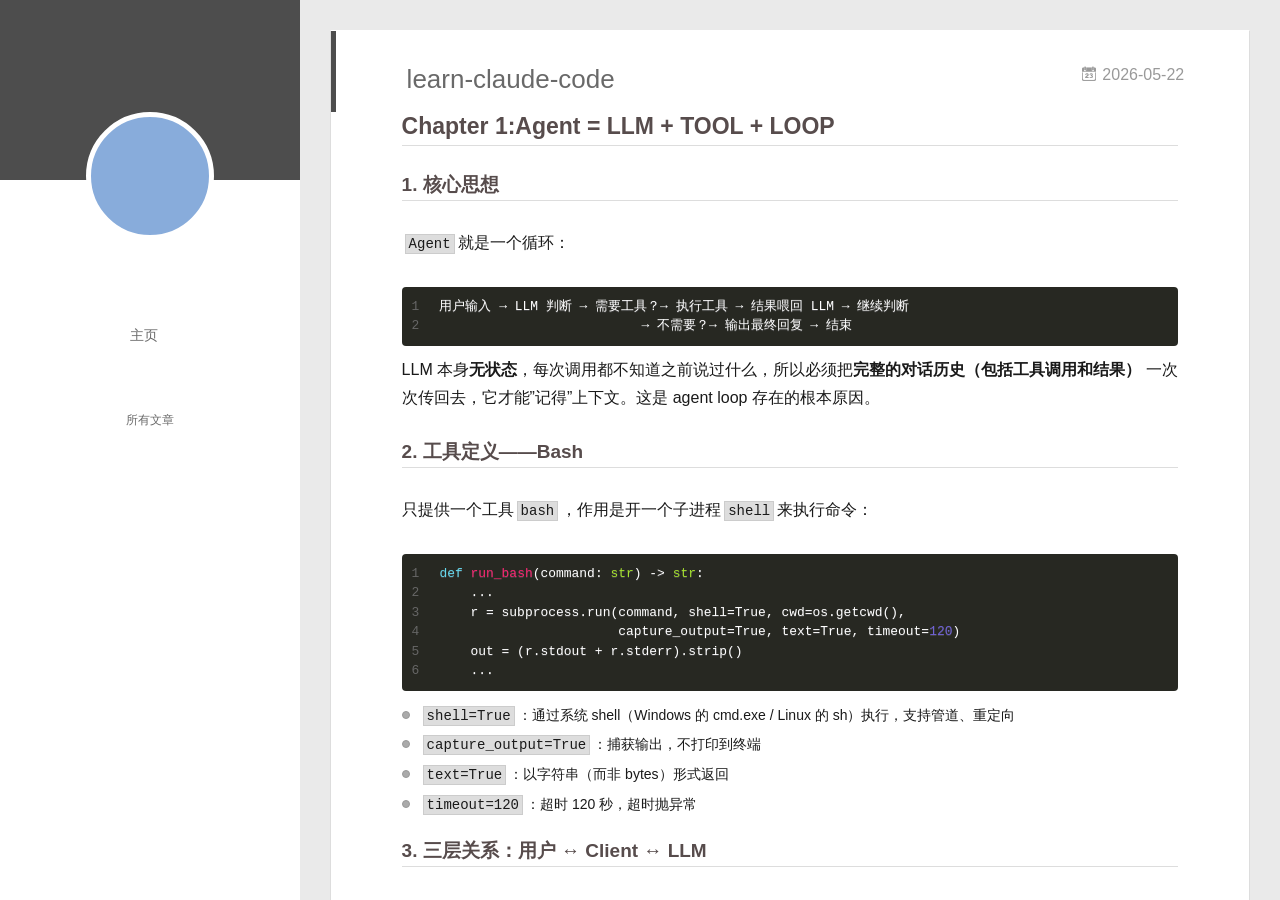
==== commit 88bd977d: "Site updated: 2026-05-23 20:30:02" ====
--- a/index.html
+++ b/index.html
@@ -146,11 +146,11 @@
     
     <div class="article-entry" itemprop="articleBody">
       
-        <h2 id="Chapter-1-Agent-LLM-TOOL-LOOP"><a href="#Chapter-1-Agent-LLM-TOOL-LOOP" class="headerlink" title="Chapter 1:Agent &#x3D; LLM + TOOL + LOOP"></a>Chapter 1:Agent &#x3D; LLM + TOOL + LOOP</h2><h3 id="1-核心思想"><a href="#1-核心思想" class="headerlink" title="1. 核心思想"></a>1. 核心思想</h3><p>Agent 就是一个循环：</p>
+        <h2 id="Chapter-1-Agent-LLM-TOOL-LOOP"><a href="#Chapter-1-Agent-LLM-TOOL-LOOP" class="headerlink" title="Chapter 1:Agent &#x3D; LLM + TOOL + LOOP"></a>Chapter 1:Agent &#x3D; LLM + TOOL + LOOP</h2><h3 id="1-核心思想"><a href="#1-核心思想" class="headerlink" title="1. 核心思想"></a>1. 核心思想</h3><p><code>Agent</code>就是一个循环：</p>
 <figure class="highlight plaintext"><table><tr><td class="gutter"><pre><span class="line">1</span><br><span class="line">2</span><br></pre></td><td class="code"><pre><span class="line">用户输入 → LLM 判断 → 需要工具？→ 执行工具 → 结果喂回 LLM → 继续判断</span><br><span class="line">                          → 不需要？→ 输出最终回复 → 结束</span><br></pre></td></tr></table></figure>
 
 <p>LLM 本身<strong>无状态</strong>，每次调用都不知道之前说过什么，所以必须把<strong>完整的对话历史（包括工具调用和结果）</strong> 一次次传回去，它才能”记得”上下文。这是 agent loop 存在的根本原因。</p>
-<h3 id="2-工具定义——Bash"><a href="#2-工具定义——Bash" class="headerlink" title="2. 工具定义——Bash"></a>2. 工具定义——Bash</h3><p>只提供一个工具 bash，作用是开一个子进程 shell 来执行命令：</p>
+<h3 id="2-工具定义——Bash"><a href="#2-工具定义——Bash" class="headerlink" title="2. 工具定义——Bash"></a>2. 工具定义——Bash</h3><p>只提供一个工具<code>bash</code>，作用是开一个子进程<code>shell</code>来执行命令：</p>
 <figure class="highlight python"><table><tr><td class="gutter"><pre><span class="line">1</span><br><span class="line">2</span><br><span class="line">3</span><br><span class="line">4</span><br><span class="line">5</span><br><span class="line">6</span><br></pre></td><td class="code"><pre><span class="line"><span class="keyword">def</span> <span class="title function_">run_bash</span>(<span class="params">command: <span class="built_in">str</span></span>) -&gt; <span class="built_in">str</span>:</span><br><span class="line">    ...</span><br><span class="line">    r = subprocess.run(command, shell=<span class="literal">True</span>, cwd=os.getcwd(),</span><br><span class="line">                       capture_output=<span class="literal">True</span>, text=<span class="literal">True</span>, timeout=<span class="number">120</span>)</span><br><span class="line">    out = (r.stdout + r.stderr).strip()</span><br><span class="line">    ...</span><br></pre></td></tr></table></figure>
 
 <ul>
@@ -169,7 +169,7 @@
 </ul>
 <figure class="highlight python"><table><tr><td class="gutter"><pre><span class="line">1</span><br><span class="line">2</span><br><span class="line">3</span><br><span class="line">4</span><br><span class="line">5</span><br><span class="line">6</span><br><span class="line">7</span><br><span class="line">8</span><br></pre></td><td class="code"><pre><span class="line"><span class="comment"># Client 是本地对象，负责与远程 LLM 通信</span></span><br><span class="line">client = Anthropic(base_url=os.getenv(<span class="string">&quot;ANTHROPIC_BASE_URL&quot;</span>))</span><br><span class="line"></span><br><span class="line"><span class="comment"># Client 把消息发给远程 LLM，LLM 返回响应</span></span><br><span class="line">response = client.messages.create(</span><br><span class="line">    model=MODEL, system=SYSTEM, messages=messages,</span><br><span class="line">    tools=TOOLS, max_tokens=<span class="number">8000</span>,</span><br><span class="line">)</span><br></pre></td></tr></table></figure>
 
-<p>Client 可以通过 <code>base_url</code> 指向不同的提供商——Anthropic 官方、DeepSeek 兼容接口等，LLM 在远端，Client 的代码不用动。</p>
+<p><code>Client</code>可以通过 <code>base_url</code> 指向不同的提供商——Anthropic 官方、DeepSeek 兼容接口等，LLM 在远端，Client 的代码不用动。</p>
 <h3 id="4-工具注册"><a href="#4-工具注册" class="headerlink" title="4. 工具注册"></a>4. 工具注册</h3><p>所有工具统一注册进 <code>TOOLS</code> 列表，格式由 Anthropic API 规定：</p>
 <figure class="highlight python"><table><tr><td class="gutter"><pre><span class="line">1</span><br><span class="line">2</span><br><span class="line">3</span><br><span class="line">4</span><br><span class="line">5</span><br><span class="line">6</span><br><span class="line">7</span><br><span class="line">8</span><br><span class="line">9</span><br></pre></td><td class="code"><pre><span class="line">TOOLS = [&#123;</span><br><span class="line">    <span class="string">&quot;name&quot;</span>: <span class="string">&quot;bash&quot;</span>,</span><br><span class="line">    <span class="string">&quot;description&quot;</span>: <span class="string">&quot;Run a shell command.&quot;</span>,</span><br><span class="line">    <span class="string">&quot;input_schema&quot;</span>: &#123;</span><br><span class="line">        <span class="string">&quot;type&quot;</span>: <span class="string">&quot;object&quot;</span>,</span><br><span class="line">        <span class="string">&quot;properties&quot;</span>: &#123;<span class="string">&quot;command&quot;</span>: &#123;<span class="string">&quot;type&quot;</span>: <span class="string">&quot;string&quot;</span>&#125;&#125;,</span><br><span class="line">        <span class="string">&quot;required&quot;</span>: [<span class="string">&quot;command&quot;</span>],</span><br><span class="line">    &#125;,</span><br><span class="line">&#125;]</span><br></pre></td></tr></table></figure>
 
@@ -177,7 +177,7 @@
 <li><code>input_schema</code> 是 JSON Schema 格式，告诉 LLM 这个工具有什么参数</li>
 <li><code>required</code>：调用时必须传的参数</li>
 </ul>
-<h3 id="5-System-Prompt"><a href="#5-System-Prompt" class="headerlink" title="5. System Prompt"></a>5. System Prompt</h3><p>提前写定系统提示词，客户端每次发消息时会一并传给 LLM：</p>
+<h3 id="5-System-Prompt"><a href="#5-System-Prompt" class="headerlink" title="5. System Prompt"></a>5. System Prompt</h3><p>提前写定系统提示词，提示<code>LLM</code>可以使用<code>bash</code>工具，客户端每次发消息时会一并传给<code>LLM</code>：</p>
 <figure class="highlight python"><table><tr><td class="gutter"><pre><span class="line">1</span><br></pre></td><td class="code"><pre><span class="line">SYSTEM = <span class="string">f&quot;You are a coding agent at <span class="subst">&#123;os.getcwd()&#125;</span>. Use bash to solve tasks. Act, don&#x27;t explain.&quot;</span></span><br></pre></td></tr></table></figure>
 
 <h3 id="6-Agent-循环（核心）"><a href="#6-Agent-循环（核心）" class="headerlink" title="6. Agent 循环（核心）"></a>6. Agent 循环（核心）</h3><h4 id="6-1-传入用户输入"><a href="#6-1-传入用户输入" class="headerlink" title="6.1 传入用户输入"></a>6.1 传入用户输入</h4><figure class="highlight python"><table><tr><td class="gutter"><pre><span class="line">1</span><br><span class="line">2</span><br></pre></td><td class="code"><pre><span class="line">history.append(&#123;<span class="string">&quot;role&quot;</span>: <span class="string">&quot;user&quot;</span>, <span class="string">&quot;content&quot;</span>: query&#125;)</span><br><span class="line">agent_loop(history)</span><br></pre></td></tr></table></figure>
@@ -185,8 +185,8 @@
 <h4 id="6-2-调用-LLM"><a href="#6-2-调用-LLM" class="headerlink" title="6.2 调用 LLM"></a>6.2 调用 LLM</h4><p>组装好 messages 发给 LLM，获得 response：</p>
 <figure class="highlight python"><table><tr><td class="gutter"><pre><span class="line">1</span><br><span class="line">2</span><br><span class="line">3</span><br><span class="line">4</span><br></pre></td><td class="code"><pre><span class="line">response = client.messages.create(</span><br><span class="line">    model=MODEL, system=SYSTEM, messages=messages,</span><br><span class="line">    tools=TOOLS, max_tokens=<span class="number">8000</span>,</span><br><span class="line">)</span><br></pre></td></tr></table></figure>
 
-<p><code>response.content</code> 是一个列表，元素类型由 Anthropic Python SDK 反序列化决定,因此 response格式固定，content中每个block的格式也固定。</p>
-<h4 id="6-3-记录-LLM-回复"><a href="#6-3-记录-LLM-回复" class="headerlink" title="6.3 记录 LLM 回复"></a>6.3 记录 LLM 回复</h4><p>将 response 中的内容追加到 messages，这样下一轮 LLM 才能”看到”自己上一轮说了什么：</p>
+<p><code>response.content</code> 是一个列表，元素类型由 <code>Anthropic Python SDK</code>反序列化决定,因此 <code>response</code>格式固定，<code>content</code>中每个<code>block</code>的格式也固定。</p>
+<h4 id="6-3-记录-LLM-回复"><a href="#6-3-记录-LLM-回复" class="headerlink" title="6.3 记录 LLM 回复"></a>6.3 记录 LLM 回复</h4><p>将<code>response</code>中的内容追加到<code>messages</code>，这样下一轮<code>LLM</code>才能”看到”自己上一轮说了什么：</p>
 <figure class="highlight python"><table><tr><td class="gutter"><pre><span class="line">1</span><br></pre></td><td class="code"><pre><span class="line">messages.append(&#123;<span class="string">&quot;role&quot;</span>: <span class="string">&quot;assistant&quot;</span>, <span class="string">&quot;content&quot;</span>: response.content&#125;)</span><br></pre></td></tr></table></figure>
 
 <h4 id="6-4-判断是否结束"><a href="#6-4-判断是否结束" class="headerlink" title="6.4 判断是否结束"></a>6.4 判断是否结束</h4><p><code>stop_reason</code> 表示 LLM 的停止原因：</p>
@@ -197,11 +197,11 @@
 </ul>
 <figure class="highlight python"><table><tr><td class="gutter"><pre><span class="line">1</span><br><span class="line">2</span><br></pre></td><td class="code"><pre><span class="line"><span class="keyword">if</span> response.stop_reason != <span class="string">&quot;tool_use&quot;</span>:</span><br><span class="line">    <span class="keyword">return</span></span><br></pre></td></tr></table></figure>
 
-<h4 id="6-5-执行工具并反馈结果"><a href="#6-5-执行工具并反馈结果" class="headerlink" title="6.5 执行工具并反馈结果"></a>6.5 执行工具并反馈结果</h4><p>遍历 response 中的所有 block，遇到工具调用就执行对应的 handler，把结果组合成 tool_result 格式，再喂回给 LLM：</p>
+<h4 id="6-5-执行工具并反馈结果"><a href="#6-5-执行工具并反馈结果" class="headerlink" title="6.5 执行工具并反馈结果"></a>6.5 执行工具并反馈结果</h4><p>遍历<code>response</code>中的所有<code>block</code>，遇到工具调用就执行对应的<code>handler</code>，把结果组合成<code>tool_result</code>格式，再喂回给<code>LLM</code>：</p>
 <figure class="highlight python"><table><tr><td class="gutter"><pre><span class="line">1</span><br><span class="line">2</span><br><span class="line">3</span><br><span class="line">4</span><br><span class="line">5</span><br><span class="line">6</span><br><span class="line">7</span><br><span class="line">8</span><br><span class="line">9</span><br><span class="line">10</span><br></pre></td><td class="code"><pre><span class="line">results = []</span><br><span class="line"><span class="keyword">for</span> block <span class="keyword">in</span> response.content:</span><br><span class="line">    <span class="keyword">if</span> block.<span class="built_in">type</span> == <span class="string">&quot;tool_use&quot;</span>:</span><br><span class="line">        output = run_bash(block.<span class="built_in">input</span>[<span class="string">&quot;command&quot;</span>])</span><br><span class="line">        results.append(&#123;</span><br><span class="line">            <span class="string">&quot;type&quot;</span>: <span class="string">&quot;tool_result&quot;</span>,</span><br><span class="line">            <span class="string">&quot;tool_use_id&quot;</span>: block.<span class="built_in">id</span>,</span><br><span class="line">            <span class="string">&quot;content&quot;</span>: output,</span><br><span class="line">        &#125;)</span><br><span class="line">messages.append(&#123;<span class="string">&quot;role&quot;</span>: <span class="string">&quot;user&quot;</span>, <span class="string">&quot;content&quot;</span>: results&#125;)</span><br></pre></td></tr></table></figure>
 
-<p>注：一次 response 可以同时包含文字回复和多个工具调用，因此需要遍历所有 block。由于只存在一个bash工具，所以只调用run_bash()方法。</p>
-<h3 id="7-输出最终回复"><a href="#7-输出最终回复" class="headerlink" title="7. 输出最终回复"></a>7. 输出最终回复</h3><p>循环结束后，最后一条 assistant 消息的 text 就是最终回复：</p>
+<p>注：一次<code>response</code>可以同时包含文字回复和多个工具调用，因此需要遍历所有<code>block</code>。由于只存在一个<code>bash</code>工具，所以只调用<code>run_bash()</code>方法。</p>
+<h3 id="7-输出最终回复"><a href="#7-输出最终回复" class="headerlink" title="7. 输出最终回复"></a>7. 输出最终回复</h3><p>循环结束后，最后一条<code>assistant</code>消息的<code>text</code>就是最终回复：</p>
 <figure class="highlight python"><table><tr><td class="gutter"><pre><span class="line">1</span><br><span class="line">2</span><br><span class="line">3</span><br><span class="line">4</span><br></pre></td><td class="code"><pre><span class="line">response_content = history[-<span class="number">1</span>][<span class="string">&quot;content&quot;</span>]</span><br><span class="line"><span class="keyword">for</span> block <span class="keyword">in</span> response_content:</span><br><span class="line">    <span class="keyword">if</span> <span class="built_in">hasattr</span>(block, <span class="string">&quot;text&quot;</span>):</span><br><span class="line">        <span class="built_in">print</span>(block.text)</span><br></pre></td></tr></table></figure>
 
 <hr>
@@ -215,7 +215,7 @@
 <h3 id="2-工具处理函数"><a href="#2-工具处理函数" class="headerlink" title="2. 工具处理函数"></a>2. 工具处理函数</h3><p>每个工具会分配独立的处理函数</p>
 <figure class="highlight python"><table><tr><td class="gutter"><pre><span class="line">1</span><br><span class="line">2</span><br><span class="line">3</span><br><span class="line">4</span><br><span class="line">5</span><br><span class="line">6</span><br><span class="line">7</span><br><span class="line">8</span><br><span class="line">9</span><br><span class="line">10</span><br><span class="line">11</span><br></pre></td><td class="code"><pre><span class="line"><span class="keyword">def</span> <span class="title function_">run_bash</span>(<span class="params">command: <span class="built_in">str</span></span>) -&gt; <span class="built_in">str</span>:</span><br><span class="line">    <span class="keyword">return</span> ...</span><br><span class="line"></span><br><span class="line"><span class="keyword">def</span> <span class="title function_">run_read</span>(<span class="params">path: <span class="built_in">str</span>, limit: <span class="built_in">int</span> = <span class="literal">None</span></span>) -&gt; <span class="built_in">str</span>:</span><br><span class="line">    <span class="keyword">return</span> ...</span><br><span class="line"></span><br><span class="line"><span class="keyword">def</span> <span class="title function_">run_write</span>(<span class="params">path: <span class="built_in">str</span>, content: <span class="built_in">str</span></span>) -&gt; <span class="built_in">str</span>:</span><br><span class="line">    <span class="keyword">return</span> ...</span><br><span class="line"></span><br><span class="line"><span class="keyword">def</span> <span class="title function_">run_edit</span>(<span class="params">path: <span class="built_in">str</span>, old_text: <span class="built_in">str</span>, new_text: <span class="built_in">str</span></span>) -&gt; <span class="built_in">str</span>:</span><br><span class="line">    <span class="keyword">return</span> ...</span><br></pre></td></tr></table></figure>
 
-<h3 id="3-工具注册"><a href="#3-工具注册" class="headerlink" title="3. 工具注册"></a>3. 工具注册</h3><p>工具通过 dispatch map 注册，将工具名映射到处理函数</p>
+<h3 id="3-工具注册"><a href="#3-工具注册" class="headerlink" title="3. 工具注册"></a>3. 工具注册</h3><p>工具通过<code>dispatch map</code>注册，将工具名映射到处理函数</p>
 <figure class="highlight python"><table><tr><td class="gutter"><pre><span class="line">1</span><br><span class="line">2</span><br><span class="line">3</span><br><span class="line">4</span><br><span class="line">5</span><br><span class="line">6</span><br></pre></td><td class="code"><pre><span class="line">TOOL_HANDLERS = &#123;</span><br><span class="line">    <span class="string">&quot;bash&quot;</span>:       <span class="keyword">lambda</span> **kw: run_bash(kw[<span class="string">&quot;command&quot;</span>]),</span><br><span class="line">    <span class="string">&quot;read_file&quot;</span>:  <span class="keyword">lambda</span> **kw: run_read(kw[<span class="string">&quot;path&quot;</span>], kw.get(<span class="string">&quot;limit&quot;</span>)),</span><br><span class="line">    <span class="string">&quot;write_file&quot;</span>: <span class="keyword">lambda</span> **kw: run_write(kw[<span class="string">&quot;path&quot;</span>], kw[<span class="string">&quot;content&quot;</span>]),</span><br><span class="line">    <span class="string">&quot;edit_file&quot;</span>:  <span class="keyword">lambda</span> **kw: run_edit(kw[<span class="string">&quot;path&quot;</span>], kw[<span class="string">&quot;old_text&quot;</span>], kw[<span class="string">&quot;new_text&quot;</span>]),</span><br><span class="line">&#125;</span><br></pre></td></tr></table></figure>
 
 <p>两个取值写法：</p>
@@ -225,24 +225,58 @@
 </ul>
 <h3 id="4-工具描述"><a href="#4-工具描述" class="headerlink" title="4. 工具描述"></a>4. 工具描述</h3><p>工具按照格式补充信息，统一传给 LLM 做判断</p>
 <figure class="highlight python"><table><tr><td class="gutter"><pre><span class="line">1</span><br><span class="line">2</span><br><span class="line">3</span><br><span class="line">4</span><br><span class="line">5</span><br><span class="line">6</span><br><span class="line">7</span><br><span class="line">8</span><br><span class="line">9</span><br><span class="line">10</span><br></pre></td><td class="code"><pre><span class="line">TOOLS = [</span><br><span class="line">    &#123;<span class="string">&quot;name&quot;</span>: <span class="string">&quot;bash&quot;</span>, <span class="string">&quot;description&quot;</span>: <span class="string">&quot;Run a shell command.&quot;</span>,</span><br><span class="line">     <span class="string">&quot;input_schema&quot;</span>: &#123;<span class="string">&quot;type&quot;</span>: <span class="string">&quot;object&quot;</span>, <span class="string">&quot;properties&quot;</span>: &#123;<span class="string">&quot;command&quot;</span>: &#123;<span class="string">&quot;type&quot;</span>: <span class="string">&quot;string&quot;</span>&#125;&#125;, <span class="string">&quot;required&quot;</span>: [<span class="string">&quot;command&quot;</span>]&#125;&#125;,</span><br><span class="line">    &#123;<span class="string">&quot;name&quot;</span>: <span class="string">&quot;read_file&quot;</span>, <span class="string">&quot;description&quot;</span>: <span class="string">&quot;Read file contents.&quot;</span>,</span><br><span class="line">     <span class="string">&quot;input_schema&quot;</span>: &#123;<span class="string">&quot;type&quot;</span>: <span class="string">&quot;object&quot;</span>, <span class="string">&quot;properties&quot;</span>: &#123;<span class="string">&quot;path&quot;</span>: &#123;<span class="string">&quot;type&quot;</span>: <span class="string">&quot;string&quot;</span>&#125;, <span class="string">&quot;limit&quot;</span>: &#123;<span class="string">&quot;type&quot;</span>: <span class="string">&quot;integer&quot;</span>&#125;&#125;, <span class="string">&quot;required&quot;</span>: [<span class="string">&quot;path&quot;</span>]&#125;&#125;,</span><br><span class="line">    &#123;<span class="string">&quot;name&quot;</span>: <span class="string">&quot;write_file&quot;</span>, <span class="string">&quot;description&quot;</span>: <span class="string">&quot;Write content to file.&quot;</span>,</span><br><span class="line">     <span class="string">&quot;input_schema&quot;</span>: &#123;<span class="string">&quot;type&quot;</span>: <span class="string">&quot;object&quot;</span>, <span class="string">&quot;properties&quot;</span>: &#123;<span class="string">&quot;path&quot;</span>: &#123;<span class="string">&quot;type&quot;</span>: <span class="string">&quot;string&quot;</span>&#125;, <span class="string">&quot;content&quot;</span>: &#123;<span class="string">&quot;type&quot;</span>: <span class="string">&quot;string&quot;</span>&#125;&#125;, <span class="string">&quot;required&quot;</span>: [<span class="string">&quot;path&quot;</span>, <span class="string">&quot;content&quot;</span>]&#125;&#125;,</span><br><span class="line">    &#123;<span class="string">&quot;name&quot;</span>: <span class="string">&quot;edit_file&quot;</span>, <span class="string">&quot;description&quot;</span>: <span class="string">&quot;Replace exact text in file.&quot;</span>,</span><br><span class="line">     <span class="string">&quot;input_schema&quot;</span>: &#123;<span class="string">&quot;type&quot;</span>: <span class="string">&quot;object&quot;</span>, <span class="string">&quot;properties&quot;</span>: &#123;<span class="string">&quot;path&quot;</span>: &#123;<span class="string">&quot;type&quot;</span>: <span class="string">&quot;string&quot;</span>&#125;, <span class="string">&quot;old_text&quot;</span>: &#123;<span class="string">&quot;type&quot;</span>: <span class="string">&quot;string&quot;</span>&#125;, <span class="string">&quot;new_text&quot;</span>: &#123;<span class="string">&quot;type&quot;</span>: <span class="string">&quot;string&quot;</span>&#125;&#125;, <span class="string">&quot;required&quot;</span>: [<span class="string">&quot;path&quot;</span>, <span class="string">&quot;old_text&quot;</span>, <span class="string">&quot;new_text&quot;</span>]&#125;&#125;,</span><br><span class="line">]</span><br></pre></td></tr></table></figure>
-
-<h3 id="5-工具使用"><a href="#5-工具使用" class="headerlink" title="5. 工具使用"></a>5. 工具使用</h3><p>根据 LLM 需要的工具来调用对应函数执行</p>
+<h3 id="5-System-prompt"><a href="#5-System-prompt" class="headerlink" title="5. System prompt"></a>5. System prompt</h3><p>在<code>System Prompt</code>中提示LLM可以选择适合的<code>tool</code>:</p>
+<figure class="highlight python"><table><tr><td class="gutter"><pre><span class="line">1</span><br></pre></td><td class="code"><pre><span class="line">SYSTEM = <span class="string">f&quot;You are a coding agent at <span class="subst">&#123;WORKDIR&#125;</span>. Use tools to solve tasks. Act, don&#x27;t explain.&quot;</span></span><br></pre></td></tr></table></figure>
+
+<h3 id="6-工具使用"><a href="#6-工具使用" class="headerlink" title="6. 工具使用"></a>6. 工具使用</h3><p>根据<code>LLM</code>需要的工具来调用对应函数执行</p>
 <figure class="highlight python"><table><tr><td class="gutter"><pre><span class="line">1</span><br><span class="line">2</span><br><span class="line">3</span><br><span class="line">4</span><br><span class="line">5</span><br><span class="line">6</span><br><span class="line">7</span><br></pre></td><td class="code"><pre><span class="line">results = []</span><br><span class="line"><span class="keyword">for</span> block <span class="keyword">in</span> response.content:</span><br><span class="line">    <span class="keyword">if</span> block.<span class="built_in">type</span> == <span class="string">&quot;tool_use&quot;</span>:</span><br><span class="line">        handler = TOOL_HANDLERS.get(block.name)</span><br><span class="line">        output = handler(**block.<span class="built_in">input</span>) <span class="keyword">if</span> handler <span class="keyword">else</span> <span class="string">f&quot;Unknown tool: <span class="subst">&#123;block.name&#125;</span>&quot;</span></span><br><span class="line">        results.append(&#123;<span class="string">&quot;type&quot;</span>: <span class="string">&quot;tool_result&quot;</span>, <span class="string">&quot;tool_use_id&quot;</span>: block.<span class="built_in">id</span>, <span class="string">&quot;content&quot;</span>: output&#125;)</span><br><span class="line">messages.append(&#123;<span class="string">&quot;role&quot;</span>: <span class="string">&quot;user&quot;</span>, <span class="string">&quot;content&quot;</span>: results&#125;)</span><br></pre></td></tr></table></figure>
 
-<p>核心变化：<code>agent_loop</code> 的结构完全一致。唯一的变化是 <code>TOOLS</code> 列表变长了、<code>TOOL_HANDLERS</code> 映射变长了 ———<strong>循环不用改，加工具只需加一行 handler</strong>。</p>
+<p>核心变化：<code>agent_loop</code> 的结构完全一致。唯一的变化是 <code>TOOLS</code> 列表变长了、<code>TOOL_HANDLERS</code> 映射变长了 ———<strong>循环不用改，加工具只需加一行 <code>handler</code></strong>。</p>
 <hr>
 <h2 id="Chapter-3：Todo-List"><a href="#Chapter-3：Todo-List" class="headerlink" title="Chapter 3：Todo List"></a>Chapter 3：Todo List</h2><h3 id="1-核心思想-1"><a href="#1-核心思想-1" class="headerlink" title="1. 核心思想"></a>1. 核心思想</h3><p>多步任务中, 模型会丢失进度 – 重复做过的事、跳步、跑偏。对话越长越严重: 工具结果不断填满上下文, 系统提示的影响力逐渐被稀释。因此<strong>先列步骤再动手</strong> ，让模型不偏航，但是由模型<strong>自行划分步骤</strong> 。</p>
 <h3 id="2-利用TodoManager存储并更新任务信息。"><a href="#2-利用TodoManager存储并更新任务信息。" class="headerlink" title="2. 利用TodoManager存储并更新任务信息。"></a>2. 利用<code>TodoManager</code>存储并更新任务信息。</h3><p>任务状态可以为<code>pending</code>,<code>in_progress</code>,<code>completed</code>,但同一时间只允许一个<code>in_progress</code>正在进行的任务。</p>
 <figure class="highlight python"><table><tr><td class="gutter"><pre><span class="line">1</span><br><span class="line">2</span><br><span class="line">3</span><br><span class="line">4</span><br><span class="line">5</span><br><span class="line">6</span><br><span class="line">7</span><br><span class="line">8</span><br><span class="line">9</span><br><span class="line">10</span><br><span class="line">11</span><br><span class="line">12</span><br><span class="line">13</span><br></pre></td><td class="code"><pre><span class="line"><span class="keyword">class</span> <span class="title class_">TodoManager</span>:</span><br><span class="line">    <span class="keyword">def</span> <span class="title function_">update</span>(<span class="params">self, items: <span class="built_in">list</span></span>) -&gt; <span class="built_in">str</span>:</span><br><span class="line">        validated, in_progress_count = [], <span class="number">0</span></span><br><span class="line">        <span class="keyword">for</span> item <span class="keyword">in</span> items:</span><br><span class="line">            status = item.get(<span class="string">&quot;status&quot;</span>, <span class="string">&quot;pending&quot;</span>)</span><br><span class="line">            <span class="keyword">if</span> status == <span class="string">&quot;in_progress&quot;</span>:</span><br><span class="line">                in_progress_count += <span class="number">1</span></span><br><span class="line">            validated.append(&#123;<span class="string">&quot;id&quot;</span>: item[<span class="string">&quot;id&quot;</span>], <span class="string">&quot;text&quot;</span>: item[<span class="string">&quot;text&quot;</span>],</span><br><span class="line">                              <span class="string">&quot;status&quot;</span>: status&#125;)</span><br><span class="line">        <span class="keyword">if</span> in_progress_count &gt; <span class="number">1</span>:</span><br><span class="line">            <span class="keyword">raise</span> ValueError(<span class="string">&quot;Only one task can be in_progress&quot;</span>)</span><br><span class="line">        <span class="variable language_">self</span>.items = validated</span><br><span class="line">        <span class="keyword">return</span> <span class="variable language_">self</span>.render()</span><br></pre></td></tr></table></figure>
-<p>update方法用于处理不合规的任务项目。</p>
+<p><code>update</code>方法用于处理不合规的任务项目。</p>
 <figure class="highlight python"><table><tr><td class="gutter"><pre><span class="line">1</span><br><span class="line">2</span><br><span class="line">3</span><br><span class="line">4</span><br><span class="line">5</span><br><span class="line">6</span><br><span class="line">7</span><br><span class="line">8</span><br><span class="line">9</span><br><span class="line">10</span><br></pre></td><td class="code"><pre><span class="line"><span class="keyword">def</span> <span class="title function_">render</span>(<span class="params">self</span>) -&gt; <span class="built_in">str</span>:</span><br><span class="line">    <span class="keyword">if</span> <span class="keyword">not</span> <span class="variable language_">self</span>.items:</span><br><span class="line">        <span class="keyword">return</span> <span class="string">&quot;No todos.&quot;</span></span><br><span class="line">    lines = []</span><br><span class="line">    <span class="keyword">for</span> item <span class="keyword">in</span> <span class="variable language_">self</span>.items:</span><br><span class="line">        marker = &#123;<span class="string">&quot;pending&quot;</span>: <span class="string">&quot;[ ]&quot;</span>, <span class="string">&quot;in_progress&quot;</span>: <span class="string">&quot;[&gt;]&quot;</span>, <span class="string">&quot;completed&quot;</span>: <span class="string">&quot;[x]&quot;</span>&#125;[item[<span class="string">&quot;status&quot;</span>]]</span><br><span class="line">        lines.append(<span class="string">f&quot;<span class="subst">&#123;marker&#125;</span> #<span class="subst">&#123;item[<span class="string">&#x27;id&#x27;</span>]&#125;</span>: <span class="subst">&#123;item[<span class="string">&#x27;text&#x27;</span>]&#125;</span>&quot;</span>)</span><br><span class="line">    done = <span class="built_in">sum</span>(<span class="number">1</span> <span class="keyword">for</span> t <span class="keyword">in</span> <span class="variable language_">self</span>.items <span class="keyword">if</span> t[<span class="string">&quot;status&quot;</span>] == <span class="string">&quot;completed&quot;</span>)</span><br><span class="line">    lines.append(<span class="string">f&quot;\n(<span class="subst">&#123;done&#125;</span>/<span class="subst">&#123;<span class="built_in">len</span>(self.items)&#125;</span> completed)&quot;</span>)</span><br><span class="line">    <span class="keyword">return</span> <span class="string">&quot;\n&quot;</span>.join(lines)</span><br></pre></td></tr></table></figure>
-<p>render方法用于将当前任务执行状态信息输出。</p>
+<p><code>render</code>方法用于将当前任务执行状态信息输出。</p>
 <h3 id="3-注册一个TODO工具"><a href="#3-注册一个TODO工具" class="headerlink" title="3. 注册一个TODO工具"></a>3. 注册一个TODO工具</h3><figure class="highlight python"><table><tr><td class="gutter"><pre><span class="line">1</span><br><span class="line">2</span><br><span class="line">3</span><br><span class="line">4</span><br><span class="line">5</span><br><span class="line">6</span><br><span class="line">7</span><br><span class="line">8</span><br><span class="line">9</span><br><span class="line">10</span><br></pre></td><td class="code"><pre><span class="line">TODO = TodoManager()</span><br><span class="line">TOOL_HANDLERS = &#123;</span><br><span class="line">    ...</span><br><span class="line">    <span class="string">&quot;todo&quot;</span>:       <span class="keyword">lambda</span> **kw: TODO.update(kw[<span class="string">&quot;items&quot;</span>]),</span><br><span class="line">&#125;</span><br><span class="line">TOOLS = [</span><br><span class="line">    ...</span><br><span class="line">    &#123;<span class="string">&quot;name&quot;</span>: <span class="string">&quot;todo&quot;</span>, <span class="string">&quot;description&quot;</span>: <span class="string">&quot;Update task list. Track progress on multi-step tasks.&quot;</span>,</span><br><span class="line">     <span class="string">&quot;input_schema&quot;</span>: &#123;<span class="string">&quot;type&quot;</span>: <span class="string">&quot;object&quot;</span>, <span class="string">&quot;properties&quot;</span>: &#123;<span class="string">&quot;items&quot;</span>: &#123;<span class="string">&quot;type&quot;</span>: <span class="string">&quot;array&quot;</span>, <span class="string">&quot;items&quot;</span>: &#123;<span class="string">&quot;type&quot;</span>: <span class="string">&quot;object&quot;</span>, <span class="string">&quot;properties&quot;</span>: &#123;<span class="string">&quot;id&quot;</span>: &#123;<span class="string">&quot;type&quot;</span>: <span class="string">&quot;string&quot;</span>&#125;, <span class="string">&quot;text&quot;</span>: &#123;<span class="string">&quot;type&quot;</span>: <span class="string">&quot;string&quot;</span>&#125;, <span class="string">&quot;status&quot;</span>: &#123;<span class="string">&quot;type&quot;</span>: <span class="string">&quot;string&quot;</span>, <span class="string">&quot;enum&quot;</span>: [<span class="string">&quot;pending&quot;</span>, <span class="string">&quot;in_progress&quot;</span>, <span class="string">&quot;completed&quot;</span>]&#125;&#125;, <span class="string">&quot;required&quot;</span>: [<span class="string">&quot;id&quot;</span>, <span class="string">&quot;text&quot;</span>, <span class="string">&quot;status&quot;</span>]&#125;&#125;&#125;, <span class="string">&quot;required&quot;</span>: [<span class="string">&quot;items&quot;</span>]&#125;&#125;,</span><br><span class="line">]</span><br></pre></td></tr></table></figure>
 
 <h3 id="4-Nag-Reminder"><a href="#4-Nag-Reminder" class="headerlink" title="4. Nag Reminder"></a>4. Nag Reminder</h3><p>当模型3轮以上不调用todo工具时强制注入提醒，制造问责提醒。</p>
 <figure class="highlight python"><table><tr><td class="gutter"><pre><span class="line">1</span><br><span class="line">2</span><br><span class="line">3</span><br></pre></td><td class="code"><pre><span class="line">rounds_since_todo = <span class="number">0</span> <span class="keyword">if</span> used_todo <span class="keyword">else</span> rounds_since_todo + <span class="number">1</span></span><br><span class="line"><span class="keyword">if</span> rounds_since_todo &gt;= <span class="number">3</span>:</span><br><span class="line">    results.append(&#123;<span class="string">&quot;type&quot;</span>: <span class="string">&quot;text&quot;</span>, <span class="string">&quot;text&quot;</span>: <span class="string">&quot;&lt;reminder&gt;Update your todos.&lt;/reminder&gt;&quot;</span>&#125;)</span><br></pre></td></tr></table></figure>
 
-<h3 id="5-辨析"><a href="#5-辨析" class="headerlink" title="5. 辨析"></a>5. 辨析</h3><p>TODO 只负责存储和展示，不决定任务怎么拆、进度怎么改。拆任务、改状态全是 LLM 自己判断的，TODO 只是被动写入。</p>
+<h3 id="5-System-Prompt-1"><a href="#5-System-Prompt-1" class="headerlink" title="5. System Prompt"></a>5. System Prompt</h3><p>在<code>System Promot</code> 中提示LLM使用todo工具拆分多步的任务。</p>
+<figure class="highlight python"><table><tr><td class="gutter"><pre><span class="line">1</span><br><span class="line">2</span><br><span class="line">3</span><br></pre></td><td class="code"><pre><span class="line">SYSTEM = <span class="string">f&quot;&quot;&quot;You are a coding agent at <span class="subst">&#123;WORKDIR&#125;</span>.</span></span><br><span class="line"><span class="string">Use the todo tool to plan multi-step tasks. Mark in_progress before starting, completed when done.</span></span><br><span class="line"><span class="string">Prefer tools over prose.&quot;&quot;&quot;</span></span><br></pre></td></tr></table></figure>
+
+<h3 id="6-辨析"><a href="#6-辨析" class="headerlink" title="6. 辨析"></a>6. 辨析</h3><p><code>TODO</code>只负责存储和展示，不决定任务怎么拆、进度怎么改。拆任务、改状态全是<code>LLM</code>自己判断的，<code>LLM</code>会根据<code>input schema</code>输出<code>todo list</code>的格式，而<code>TODO</code>工具只是被动写入。</p>
+<hr>
+<h2 id="Chapter-4：Subagent"><a href="#Chapter-4：Subagent" class="headerlink" title="Chapter 4：Subagent"></a>Chapter 4：Subagent</h2><h3 id="1-核心思想-2"><a href="#1-核心思想-2" class="headerlink" title="1. 核心思想"></a>1. 核心思想</h3><p>每轮对话、读文件、跑命令的输出都保存进<code>messages</code>数组中，永久留在上下文里。因此<code>Agent</code>工作越久，上下文越臃肿。引入<code>subagent</code>专门用来执行任务，用独立的<code>message[]</code>，只将最终结果传给<code>parent agent</code>，任务执行后<code>subagent</code>的上下文就销毁，隔离上下文，不污染主对话。</p>
+<h3 id="2-工具注册"><a href="#2-工具注册" class="headerlink" title="2. 工具注册"></a>2. 工具注册</h3><p><code>subagent</code>可以调用各种基础工具，但分配任务的<code>task</code>工具只有<code>parent agent</code>可使用，为了防止递归。</p>
+<figure class="highlight python"><table><tr><td class="gutter"><pre><span class="line">1</span><br><span class="line">2</span><br><span class="line">3</span><br><span class="line">4</span><br></pre></td><td class="code"><pre><span class="line">PARENT_TOOLS = CHILD_TOOLS + [</span><br><span class="line">    &#123;<span class="string">&quot;name&quot;</span>: <span class="string">&quot;task&quot;</span>, <span class="string">&quot;description&quot;</span>: <span class="string">&quot;Spawn a subagent with fresh context. It shares the filesystem but not conversation history.&quot;</span>,</span><br><span class="line">     <span class="string">&quot;input_schema&quot;</span>: &#123;<span class="string">&quot;type&quot;</span>: <span class="string">&quot;object&quot;</span>, <span class="string">&quot;properties&quot;</span>: &#123;<span class="string">&quot;prompt&quot;</span>: &#123;<span class="string">&quot;type&quot;</span>: <span class="string">&quot;string&quot;</span>&#125;, <span class="string">&quot;description&quot;</span>: &#123;<span class="string">&quot;type&quot;</span>: <span class="string">&quot;string&quot;</span>, <span class="string">&quot;description&quot;</span>: <span class="string">&quot;Short description of the task&quot;</span>&#125;&#125;, <span class="string">&quot;required&quot;</span>: [<span class="string">&quot;prompt&quot;</span>]&#125;&#125;,</span><br><span class="line">]</span><br></pre></td></tr></table></figure>
+<h3 id="3-subagent执行逻辑"><a href="#3-subagent执行逻辑" class="headerlink" title="3. subagent执行逻辑"></a>3. subagent执行逻辑</h3><p><code>subagent</code> 以 <code>messages=[]</code>完全空白的上下文启动, 运行自己的循环。只将最终文本返回给父 Agent。</p>
+<figure class="highlight python"><table><tr><td class="gutter"><pre><span class="line">1</span><br><span class="line">2</span><br><span class="line">3</span><br><span class="line">4</span><br><span class="line">5</span><br><span class="line">6</span><br><span class="line">7</span><br></pre></td><td class="code"><pre><span class="line"><span class="keyword">def</span> <span class="title function_">run_subagent</span>(<span class="params">prompt: <span class="built_in">str</span></span>) -&gt; <span class="built_in">str</span>:</span><br><span class="line">    sub_messages = [&#123;<span class="string">&quot;role&quot;</span>: <span class="string">&quot;user&quot;</span>, <span class="string">&quot;content&quot;</span>: prompt&#125;]</span><br><span class="line">    <span class="keyword">for</span> _ <span class="keyword">in</span> <span class="built_in">range</span>(<span class="number">30</span>):</span><br><span class="line">        response = client.messages.create(...)</span><br><span class="line">        ...</span><br><span class="line">    <span class="keyword">return</span> <span class="string">&quot;&quot;</span>.join(</span><br><span class="line">        b.text <span class="keyword">for</span> b <span class="keyword">in</span> response.content <span class="keyword">if</span> <span class="built_in">hasattr</span>(b, <span class="string">&quot;text&quot;</span>)) <span class="keyword">or</span> <span class="string">&quot;(no summary)&quot;</span></span><br></pre></td></tr></table></figure>
+
+<p>对<code>subagent</code>循环轮次进行安全性限制。<code>subagent</code>可能跑了多次工具调用, 但整个消息历史直接丢弃。<code>parent agent</code>收到的只是一段摘要文本, 作为普通 <code>tool_result</code> 返回。实现父子上下文隔离。</p>
+<h3 id="4-System-Prompt-For-Parent-Agent"><a href="#4-System-Prompt-For-Parent-Agent" class="headerlink" title="4. System Prompt For Parent Agent"></a>4. System Prompt For Parent Agent</h3><p>提示<code>parent agent</code>可以分配任务</p>
+<figure class="highlight python"><table><tr><td class="gutter"><pre><span class="line">1</span><br></pre></td><td class="code"><pre><span class="line">SYSTEM = <span class="string">f&quot;You are a coding agent at <span class="subst">&#123;WORKDIR&#125;</span>. Use the task tool to delegate exploration or subtasks.&quot;</span></span><br></pre></td></tr></table></figure>
+
+<h3 id="5-System-Prompt-For-Subagent"><a href="#5-System-Prompt-For-Subagent" class="headerlink" title="5. System Prompt For Subagent"></a>5. System Prompt For Subagent</h3><p>提示<code>subagent</code>，对任务执行情况进行总结返回给<code>parent agent</code>。</p>
+<figure class="highlight python"><table><tr><td class="gutter"><pre><span class="line">1</span><br></pre></td><td class="code"><pre><span class="line">SUBAGENT_SYSTEM = <span class="string">f&quot;You are a coding subagent at <span class="subst">&#123;WORKDIR&#125;</span>. Complete the given task, then summarize your findings.&quot;</span></span><br></pre></td></tr></table></figure>
+
+<hr>
+<h2 id="Chapter-5：Skill-Loading"><a href="#Chapter-5：Skill-Loading" class="headerlink" title="Chapter 5：Skill Loading"></a>Chapter 5：Skill Loading</h2><h3 id="1-核心问题"><a href="#1-核心问题" class="headerlink" title="1. 核心问题"></a>1. 核心问题</h3><p>当解决某个特定领域的问题时，需要一些特别的  <code>prompt</code>，把不同领域的这些<code>prompt</code>全塞给<code>LLM</code>会占据大量上下文。解决方法：把每个领域需要的所有内容整理为一个<code>skill</code>，只将每个<code>skill</code>的大概描述给到<code>LLM</code>，当<code>LLM</code>认为需要用到某个<code>skill</code>时再加载相关内容，实现按需加载。</p>
+<h3 id="2-工作原理"><a href="#2-工作原理" class="headerlink" title="2. 工作原理"></a>2. 工作原理</h3><p>所有的<code>skill</code>整理为目录，统一放在<code>skills</code>目录下。每个具体<code>skill</code>目录下必须有一个<code>skill.md</code>文件，文件开头的元数据<code>meta</code>格式统一：</p>
+<figure class="highlight plaintext"><table><tr><td class="gutter"><pre><span class="line">1</span><br><span class="line">2</span><br><span class="line">3</span><br><span class="line">4</span><br><span class="line">5</span><br></pre></td><td class="code"><pre><span class="line">---</span><br><span class="line">name:skill name</span><br><span class="line">description:description for skill or null</span><br><span class="line">tags:tags for skill or null</span><br><span class="line">---</span><br></pre></td></tr></table></figure>
+<p>这部分内容会统一给<code>LLM</code>，如果<code>LLM</code>决定加载这个<code>skill</code>，才会将<code>skill.md</code>后面的<code>body</code>内容继续传给 LLM。除了这个必须的<code>skill.md</code>，每个<code>skill</code>目录下还可提供<code>references</code>和<code>scripts</code>，同样是按需加载，需要时才调用工具加载。</p>
+<h3 id="3-Skill-Loader"><a href="#3-Skill-Loader" class="headerlink" title="3. Skill Loader"></a>3. Skill Loader</h3><p><code>Skill Loader</code>收集所有<code>skill description</code>，并加载需要的<code>skill content</code></p>
+<figure class="highlight python"><table><tr><td class="gutter"><pre><span class="line">1</span><br><span class="line">2</span><br><span class="line">3</span><br><span class="line">4</span><br><span class="line">5</span><br><span class="line">6</span><br><span class="line">7</span><br><span class="line">8</span><br><span class="line">9</span><br><span class="line">10</span><br><span class="line">11</span><br><span class="line">12</span><br><span class="line">13</span><br><span class="line">14</span><br><span class="line">15</span><br><span class="line">16</span><br><span class="line">17</span><br><span class="line">18</span><br><span class="line">19</span><br><span class="line">20</span><br><span class="line">21</span><br></pre></td><td class="code"><pre><span class="line"><span class="keyword">class</span> <span class="title class_">SkillLoader</span>:</span><br><span class="line">    <span class="keyword">def</span> <span class="title function_">__init__</span>(<span class="params">self, skills_dir: Path</span>):</span><br><span class="line">        <span class="variable language_">self</span>.skills = &#123;&#125;</span><br><span class="line">        <span class="keyword">for</span> f <span class="keyword">in</span> <span class="built_in">sorted</span>(skills_dir.rglob(<span class="string">&quot;SKILL.md&quot;</span>)):</span><br><span class="line">            text = f.read_text()</span><br><span class="line">            meta, body = <span class="variable language_">self</span>._parse_frontmatter(text)</span><br><span class="line">            name = meta.get(<span class="string">&quot;name&quot;</span>, f.parent.name)</span><br><span class="line">            <span class="variable language_">self</span>.skills[name] = &#123;<span class="string">&quot;meta&quot;</span>: meta, <span class="string">&quot;body&quot;</span>: body&#125;</span><br><span class="line"></span><br><span class="line">    <span class="keyword">def</span> <span class="title function_">get_descriptions</span>(<span class="params">self</span>) -&gt; <span class="built_in">str</span>:</span><br><span class="line">        lines = []</span><br><span class="line">        <span class="keyword">for</span> name, skill <span class="keyword">in</span> <span class="variable language_">self</span>.skills.items():</span><br><span class="line">            desc = skill[<span class="string">&quot;meta&quot;</span>].get(<span class="string">&quot;description&quot;</span>, <span class="string">&quot;&quot;</span>)</span><br><span class="line">            lines.append(<span class="string">f&quot;  - <span class="subst">&#123;name&#125;</span>: <span class="subst">&#123;desc&#125;</span>&quot;</span>)</span><br><span class="line">        <span class="keyword">return</span> <span class="string">&quot;\n&quot;</span>.join(lines)</span><br><span class="line"></span><br><span class="line">    <span class="keyword">def</span> <span class="title function_">get_content</span>(<span class="params">self, name: <span class="built_in">str</span></span>) -&gt; <span class="built_in">str</span>:</span><br><span class="line">        skill = <span class="variable language_">self</span>.skills.get(name)</span><br><span class="line">        <span class="keyword">if</span> <span class="keyword">not</span> skill:</span><br><span class="line">            <span class="keyword">return</span> <span class="string">f&quot;Error: Unknown skill &#x27;<span class="subst">&#123;name&#125;</span>&#x27;.&quot;</span></span><br><span class="line">        <span class="keyword">return</span> <span class="string">f&quot;&lt;skill name=\&quot;<span class="subst">&#123;name&#125;</span>\&quot;&gt;\n<span class="subst">&#123;skill[<span class="string">&#x27;body&#x27;</span>]&#125;</span>\n&lt;/skill&gt;&quot;</span></span><br></pre></td></tr></table></figure>
+
+<h3 id="4-工具调用"><a href="#4-工具调用" class="headerlink" title="4. 工具调用"></a>4. 工具调用</h3><p>通过<code>SKILL_LOADER.get_content()</code>方法来加载<code>skill content</code>。</p>
+<figure class="highlight plaintext"><table><tr><td class="gutter"><pre><span class="line">1</span><br><span class="line">2</span><br><span class="line">3</span><br><span class="line">4</span><br></pre></td><td class="code"><pre><span class="line">TOOL_HANDLERS = &#123;</span><br><span class="line">    ...</span><br><span class="line">    &quot;load_skill&quot;: lambda **kw: SKILL_LOADER.get_content(kw[&quot;name&quot;]),</span><br><span class="line">&#125;</span><br></pre></td></tr></table></figure>
+
+<h3 id="5-工具注册"><a href="#5-工具注册" class="headerlink" title="5. 工具注册"></a>5. 工具注册</h3><figure class="highlight plaintext"><table><tr><td class="gutter"><pre><span class="line">1</span><br><span class="line">2</span><br><span class="line">3</span><br><span class="line">4</span><br><span class="line">5</span><br></pre></td><td class="code"><pre><span class="line">TOOLS = [</span><br><span class="line">    ...</span><br><span class="line">    &#123;&quot;name&quot;: &quot;load_skill&quot;, &quot;description&quot;: &quot;Load specialized knowledge by name.&quot;,</span><br><span class="line">     &quot;input_schema&quot;: &#123;&quot;type&quot;: &quot;object&quot;, &quot;properties&quot;: &#123;&quot;name&quot;: &#123;&quot;type&quot;: &quot;string&quot;, &quot;description&quot;: &quot;Skill name to load&quot;&#125;&#125;, &quot;required&quot;: [&quot;name&quot;]&#125;&#125;,</span><br><span class="line">]</span><br></pre></td></tr></table></figure>
+
+<h3 id="6-System-Prompt"><a href="#6-System-Prompt" class="headerlink" title="6. System Prompt"></a>6. System Prompt</h3><p>提示<code>LLM</code>可以加载外部知识，并通过<code>SKILL_LOADER.get_descriptions()</code>将所有<code>skill descriptions</code>告知<code>LLM</code>。</p>
+<figure class="highlight plaintext"><table><tr><td class="gutter"><pre><span class="line">1</span><br><span class="line">2</span><br><span class="line">3</span><br><span class="line">4</span><br><span class="line">5</span><br></pre></td><td class="code"><pre><span class="line">SYSTEM = f&quot;&quot;&quot;You are a coding agent at &#123;WORKDIR&#125;.</span><br><span class="line">Use load_skill to access specialized knowledge before tackling unfamiliar topics.</span><br><span class="line"></span><br><span class="line">Skills available:</span><br><span class="line">&#123;SKILL_LOADER.get_descriptions()&#125;&quot;&quot;&quot;</span><br></pre></td></tr></table></figure>
 
       
 
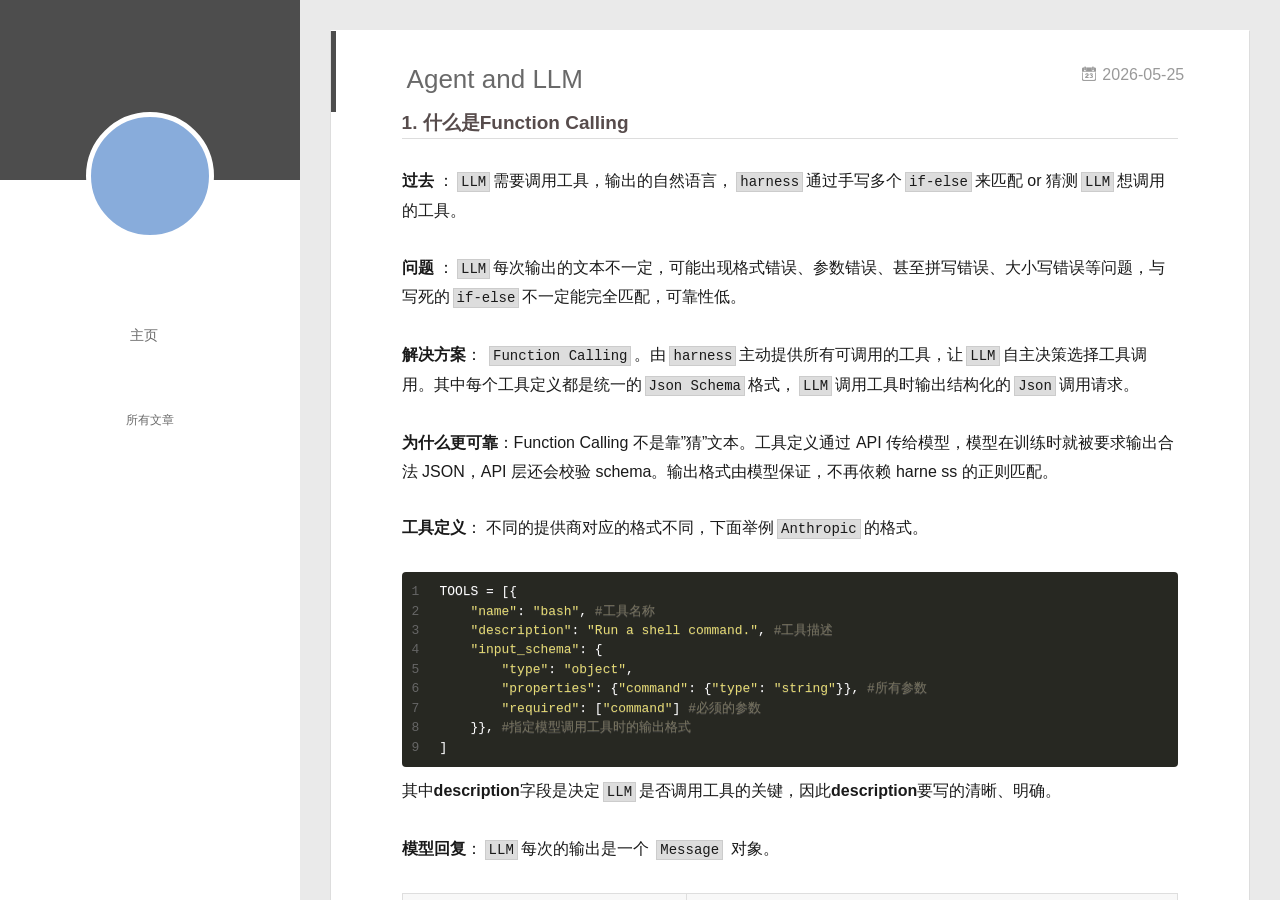
==== commit 88545de0: "Site updated: 2026-05-25 13:37:39" ====
--- a/index.html
+++ b/index.html
@@ -126,6 +126,117 @@
           <div id="js-content" class="content-ll">
             
   
+    <article id="post-Agent-and-LLM" class="article article-type-post  article-index" itemscope itemprop="blogPost">
+  <div class="article-inner">
+    
+      <header class="article-header">
+        
+  
+    <h1 itemprop="name">
+      <a class="article-title" href="/2026/05/25/Agent-and-LLM/">Agent and LLM</a>
+    </h1>
+  
+
+        
+        <a href="/2026/05/25/Agent-and-LLM/" class="archive-article-date">
+  	<time datetime="2026-05-25T04:43:17.000Z" itemprop="datePublished"><i class="icon-calendar icon"></i>2026-05-25</time>
+</a>
+        
+      </header>
+    
+    <div class="article-entry" itemprop="articleBody">
+      
+        <h3 id="1-什么是Function-Calling"><a href="#1-什么是Function-Calling" class="headerlink" title="1. 什么是Function Calling"></a>1. 什么是Function Calling</h3><p><strong>过去</strong> ：<code>LLM</code>需要调用工具，输出的自然语言，<code>harness</code>通过手写多个<code>if-else</code>来匹配 or 猜测<code>LLM</code>想调用的工具。</p>
+<p><strong>问题</strong> ：<code>LLM</code>每次输出的文本不一定，可能出现格式错误、参数错误、甚至拼写错误、大小写错误等问题，与写死的<code>if-else</code>不一定能完全匹配，可靠性低。</p>
+<p><strong>解决方案</strong>： <code>Function Calling</code>。由<code>harness</code>主动提供所有可调用的工具，让<code>LLM</code>自主决策选择工具调用。其中每个工具定义都是统一的<code>Json Schema</code>格式，<code>LLM</code>调用工具时输出结构化的<code>Json</code>调用请求。</p>
+<p><strong>为什么更可靠</strong>：Function Calling 不是靠”猜”文本。工具定义通过 API 传给模型，模型在训练时就被要求输出合法 JSON，API 层还会校验 schema。输出格式由模型保证，不再依赖 harne ss 的正则匹配。</p>
+<p><strong>工具定义</strong>： 不同的提供商对应的格式不同，下面举例<code>Anthropic</code>的格式。</p>
+<figure class="highlight python"><table><tr><td class="gutter"><pre><span class="line">1</span><br><span class="line">2</span><br><span class="line">3</span><br><span class="line">4</span><br><span class="line">5</span><br><span class="line">6</span><br><span class="line">7</span><br><span class="line">8</span><br><span class="line">9</span><br></pre></td><td class="code"><pre><span class="line">TOOLS = [&#123;</span><br><span class="line">    <span class="string">&quot;name&quot;</span>: <span class="string">&quot;bash&quot;</span>, <span class="comment">#工具名称</span></span><br><span class="line">    <span class="string">&quot;description&quot;</span>: <span class="string">&quot;Run a shell command.&quot;</span>, <span class="comment">#工具描述</span></span><br><span class="line">    <span class="string">&quot;input_schema&quot;</span>: &#123;</span><br><span class="line">        <span class="string">&quot;type&quot;</span>: <span class="string">&quot;object&quot;</span>, </span><br><span class="line">        <span class="string">&quot;properties&quot;</span>: &#123;<span class="string">&quot;command&quot;</span>: &#123;<span class="string">&quot;type&quot;</span>: <span class="string">&quot;string&quot;</span>&#125;&#125;, <span class="comment">#所有参数</span></span><br><span class="line">        <span class="string">&quot;required&quot;</span>: [<span class="string">&quot;command&quot;</span>] <span class="comment">#必须的参数</span></span><br><span class="line">    &#125;&#125;, <span class="comment">#指定模型调用工具时的输出格式</span></span><br><span class="line">]</span><br></pre></td></tr></table></figure>
+<p>其中<strong>description</strong>字段是决定<code>LLM</code>是否调用工具的关键，因此<strong>description</strong>要写的清晰、明确。</p>
+<p><strong>模型回复</strong>：<code>LLM</code>每次的输出是一个 <code>Message</code> 对象。</p>
+<table>
+<thead>
+<tr>
+<th>字段</th>
+<th>说明</th>
+</tr>
+</thead>
+<tbody><tr>
+<td><code>response.id</code></td>
+<td>消息 ID，如 <code>&quot;msg_abc123...&quot;</code></td>
+</tr>
+<tr>
+<td><code>response.model</code></td>
+<td>使用的模型名</td>
+</tr>
+<tr>
+<td><code>response.type</code></td>
+<td>固定 <code>&quot;message&quot;</code></td>
+</tr>
+<tr>
+<td><code>response.stop_reason</code></td>
+<td><code>&quot;end_turn&quot;</code> &#x2F; <code>&quot;tool_use&quot;</code> &#x2F; <code>&quot;max_tokens&quot;</code></td>
+</tr>
+<tr>
+<td><code>response.content</code></td>
+<td><strong>核心</strong>：block 列表</td>
+</tr>
+</tbody></table>
+<p><code>response.content</code> 中的每个 block 有两种类型：</p>
+<h3 id="TextBlock（文字回复）"><a href="#TextBlock（文字回复）" class="headerlink" title="TextBlock（文字回复）"></a>TextBlock（文字回复）</h3><figure class="highlight plaintext"><table><tr><td class="gutter"><pre><span class="line">1</span><br><span class="line">2</span><br></pre></td><td class="code"><pre><span class="line">block.type → &quot;text&quot;</span><br><span class="line">block.text → &quot;我来查一下...&quot;</span><br></pre></td></tr></table></figure>
+
+<h3 id="ToolUseBlock（工具调用）"><a href="#ToolUseBlock（工具调用）" class="headerlink" title="ToolUseBlock（工具调用）"></a>ToolUseBlock（工具调用）</h3><figure class="highlight plaintext"><table><tr><td class="gutter"><pre><span class="line">1</span><br><span class="line">2</span><br><span class="line">3</span><br><span class="line">4</span><br></pre></td><td class="code"><pre><span class="line">block.type  → &quot;tool_use&quot;</span><br><span class="line">block.id    → &quot;toolu_abc123...&quot;</span><br><span class="line">block.name  → &quot;bash&quot;</span><br><span class="line">block.input → &#123;&quot;command&quot;: &quot;ls -la&quot;&#125;    ← Anthropic SDK 已经把 JSON 字符串解析成dict，可直接用</span><br></pre></td></tr></table></figure>
+
+<p><strong>并行调度</strong>：一次回复可调度多个工具，减少交互轮次。多个独立操作一次发起，互不等待。</p>
+<figure class="highlight python"><table><tr><td class="gutter"><pre><span class="line">1</span><br><span class="line">2</span><br><span class="line">3</span><br><span class="line">4</span><br><span class="line">5</span><br></pre></td><td class="code"><pre><span class="line">response.content = [</span><br><span class="line">    TextBlock(<span class="built_in">type</span>=<span class="string">&quot;text&quot;</span>, text=<span class="string">&quot;我来查一下&quot;</span>),</span><br><span class="line">    ToolUseBlock(<span class="built_in">type</span>=<span class="string">&quot;tool_use&quot;</span>, <span class="built_in">id</span>=<span class="string">&quot;toolu_1&quot;</span>, name=<span class="string">&quot;bash&quot;</span>, <span class="built_in">input</span>=&#123;<span class="string">&quot;command&quot;</span>: <span class="string">&quot;ls&quot;</span>&#125;),</span><br><span class="line">    ToolUseBlock(<span class="built_in">type</span>=<span class="string">&quot;tool_use&quot;</span>, <span class="built_in">id</span>=<span class="string">&quot;toolu_2&quot;</span>, name=<span class="string">&quot;read_file&quot;</span>, <span class="built_in">input</span>=&#123;<span class="string">&quot;path&quot;</span>: <span class="string">&quot;x.py&quot;</span>&#125;),</span><br><span class="line">]</span><br></pre></td></tr></table></figure>
+
+
+
+
+
+
+
+      
+
+      
+    </div>
+    <div class="article-info article-info-index">
+      
+      
+      
+
+      
+        <p class="article-more-link">
+          <a class="article-more-a" href="/2026/05/25/Agent-and-LLM/">展开全文 >></a>
+        </p>
+      
+
+      
+      <div class="clearfix"></div>
+    </div>
+  </div>
+</article>
+
+<aside class="wrap-side-operation">
+    <div class="mod-side-operation">
+        
+        <div class="jump-container" id="js-jump-container" style="display:none;">
+            <a href="javascript:void(0)" class="mod-side-operation__jump-to-top">
+                <i class="icon-font icon-back"></i>
+            </a>
+            <div id="js-jump-plan-container" class="jump-plan-container" style="top: -11px;">
+                <i class="icon-font icon-plane jump-plane"></i>
+            </div>
+        </div>
+        
+        
+    </div>
+</aside>
+
+
+
+
+  
     <article id="post-learn-claude-code" class="article article-type-post  article-index" itemscope itemprop="blogPost">
   <div class="article-inner">
     
@@ -266,7 +377,8 @@
 <h2 id="Chapter-5：Skill-Loading"><a href="#Chapter-5：Skill-Loading" class="headerlink" title="Chapter 5：Skill Loading"></a>Chapter 5：Skill Loading</h2><h3 id="1-核心问题"><a href="#1-核心问题" class="headerlink" title="1. 核心问题"></a>1. 核心问题</h3><p>当解决某个特定领域的问题时，需要一些特别的  <code>prompt</code>，把不同领域的这些<code>prompt</code>全塞给<code>LLM</code>会占据大量上下文。解决方法：把每个领域需要的所有内容整理为一个<code>skill</code>，只将每个<code>skill</code>的大概描述给到<code>LLM</code>，当<code>LLM</code>认为需要用到某个<code>skill</code>时再加载相关内容，实现按需加载。</p>
 <h3 id="2-工作原理"><a href="#2-工作原理" class="headerlink" title="2. 工作原理"></a>2. 工作原理</h3><p>所有的<code>skill</code>整理为目录，统一放在<code>skills</code>目录下。每个具体<code>skill</code>目录下必须有一个<code>skill.md</code>文件，文件开头的元数据<code>meta</code>格式统一：</p>
 <figure class="highlight plaintext"><table><tr><td class="gutter"><pre><span class="line">1</span><br><span class="line">2</span><br><span class="line">3</span><br><span class="line">4</span><br><span class="line">5</span><br></pre></td><td class="code"><pre><span class="line">---</span><br><span class="line">name:skill name</span><br><span class="line">description:description for skill or null</span><br><span class="line">tags:tags for skill or null</span><br><span class="line">---</span><br></pre></td></tr></table></figure>
-<p>这部分内容会统一给<code>LLM</code>，如果<code>LLM</code>决定加载这个<code>skill</code>，才会将<code>skill.md</code>后面的<code>body</code>内容继续传给 LLM。除了这个必须的<code>skill.md</code>，每个<code>skill</code>目录下还可提供<code>references</code>和<code>scripts</code>，同样是按需加载，需要时才调用工具加载。</p>
+<p>这部分内容会统一给<code>LLM</code>，如果<code>LLM</code>决定加载这个<code>skill</code>，才会将<code>skill.md</code>后面的<code>body</code>内容继续传给 LLM。</p>
+<p>除了这个必须的<code>skill.md</code>，每个<code>skill</code>目录下还可提供<code>references</code>和<code>scripts</code>，同样是按需加载，需要时才调用工具加载。</p>
 <h3 id="3-Skill-Loader"><a href="#3-Skill-Loader" class="headerlink" title="3. Skill Loader"></a>3. Skill Loader</h3><p><code>Skill Loader</code>收集所有<code>skill description</code>，并加载需要的<code>skill content</code></p>
 <figure class="highlight python"><table><tr><td class="gutter"><pre><span class="line">1</span><br><span class="line">2</span><br><span class="line">3</span><br><span class="line">4</span><br><span class="line">5</span><br><span class="line">6</span><br><span class="line">7</span><br><span class="line">8</span><br><span class="line">9</span><br><span class="line">10</span><br><span class="line">11</span><br><span class="line">12</span><br><span class="line">13</span><br><span class="line">14</span><br><span class="line">15</span><br><span class="line">16</span><br><span class="line">17</span><br><span class="line">18</span><br><span class="line">19</span><br><span class="line">20</span><br><span class="line">21</span><br></pre></td><td class="code"><pre><span class="line"><span class="keyword">class</span> <span class="title class_">SkillLoader</span>:</span><br><span class="line">    <span class="keyword">def</span> <span class="title function_">__init__</span>(<span class="params">self, skills_dir: Path</span>):</span><br><span class="line">        <span class="variable language_">self</span>.skills = &#123;&#125;</span><br><span class="line">        <span class="keyword">for</span> f <span class="keyword">in</span> <span class="built_in">sorted</span>(skills_dir.rglob(<span class="string">&quot;SKILL.md&quot;</span>)):</span><br><span class="line">            text = f.read_text()</span><br><span class="line">            meta, body = <span class="variable language_">self</span>._parse_frontmatter(text)</span><br><span class="line">            name = meta.get(<span class="string">&quot;name&quot;</span>, f.parent.name)</span><br><span class="line">            <span class="variable language_">self</span>.skills[name] = &#123;<span class="string">&quot;meta&quot;</span>: meta, <span class="string">&quot;body&quot;</span>: body&#125;</span><br><span class="line"></span><br><span class="line">    <span class="keyword">def</span> <span class="title function_">get_descriptions</span>(<span class="params">self</span>) -&gt; <span class="built_in">str</span>:</span><br><span class="line">        lines = []</span><br><span class="line">        <span class="keyword">for</span> name, skill <span class="keyword">in</span> <span class="variable language_">self</span>.skills.items():</span><br><span class="line">            desc = skill[<span class="string">&quot;meta&quot;</span>].get(<span class="string">&quot;description&quot;</span>, <span class="string">&quot;&quot;</span>)</span><br><span class="line">            lines.append(<span class="string">f&quot;  - <span class="subst">&#123;name&#125;</span>: <span class="subst">&#123;desc&#125;</span>&quot;</span>)</span><br><span class="line">        <span class="keyword">return</span> <span class="string">&quot;\n&quot;</span>.join(lines)</span><br><span class="line"></span><br><span class="line">    <span class="keyword">def</span> <span class="title function_">get_content</span>(<span class="params">self, name: <span class="built_in">str</span></span>) -&gt; <span class="built_in">str</span>:</span><br><span class="line">        skill = <span class="variable language_">self</span>.skills.get(name)</span><br><span class="line">        <span class="keyword">if</span> <span class="keyword">not</span> skill:</span><br><span class="line">            <span class="keyword">return</span> <span class="string">f&quot;Error: Unknown skill &#x27;<span class="subst">&#123;name&#125;</span>&#x27;.&quot;</span></span><br><span class="line">        <span class="keyword">return</span> <span class="string">f&quot;&lt;skill name=\&quot;<span class="subst">&#123;name&#125;</span>\&quot;&gt;\n<span class="subst">&#123;skill[<span class="string">&#x27;body&#x27;</span>]&#125;</span>\n&lt;/skill&gt;&quot;</span></span><br></pre></td></tr></table></figure>
 
@@ -277,6 +389,42 @@
 
 <h3 id="6-System-Prompt"><a href="#6-System-Prompt" class="headerlink" title="6. System Prompt"></a>6. System Prompt</h3><p>提示<code>LLM</code>可以加载外部知识，并通过<code>SKILL_LOADER.get_descriptions()</code>将所有<code>skill descriptions</code>告知<code>LLM</code>。</p>
 <figure class="highlight plaintext"><table><tr><td class="gutter"><pre><span class="line">1</span><br><span class="line">2</span><br><span class="line">3</span><br><span class="line">4</span><br><span class="line">5</span><br></pre></td><td class="code"><pre><span class="line">SYSTEM = f&quot;&quot;&quot;You are a coding agent at &#123;WORKDIR&#125;.</span><br><span class="line">Use load_skill to access specialized knowledge before tackling unfamiliar topics.</span><br><span class="line"></span><br><span class="line">Skills available:</span><br><span class="line">&#123;SKILL_LOADER.get_descriptions()&#125;&quot;&quot;&quot;</span><br></pre></td></tr></table></figure>
+<hr>
+<h2 id="Chapter-6：Context-Compact"><a href="#Chapter-6：Context-Compact" class="headerlink" title="Chapter 6：Context Compact"></a>Chapter 6：Context Compact</h2><h3 id="1-核心问题-1"><a href="#1-核心问题-1" class="headerlink" title="1. 核心问题"></a>1. 核心问题</h3><p>多轮对话上下文太大，通过压缩上下文换来无限对话。</p>
+<p>相关常量定义：</p>
+<figure class="highlight python"><table><tr><td class="gutter"><pre><span class="line">1</span><br><span class="line">2</span><br><span class="line">3</span><br><span class="line">4</span><br><span class="line">5</span><br><span class="line">6</span><br></pre></td><td class="code"><pre><span class="line">THRESHOLD = <span class="number">50000</span>          <span class="comment"># 触发 auto_compact 的 token 估算阈值</span></span><br><span class="line">KEEP_RECENT = <span class="number">3</span>            <span class="comment"># micro_compact 保留最近几次 tool_result</span></span><br><span class="line">PRESERVE_RESULT_TOOLS = &#123;<span class="string">&quot;read_file&quot;</span>&#125;  <span class="comment"># 这些工具的输出不压缩（参考材料）</span></span><br><span class="line"></span><br><span class="line"><span class="keyword">def</span> <span class="title function_">estimate_tokens</span>(<span class="params">messages: <span class="built_in">list</span></span>) -&gt; <span class="built_in">int</span>:</span><br><span class="line">    <span class="keyword">return</span> <span class="built_in">len</span>(<span class="built_in">str</span>(messages)) // <span class="number">4</span>     <span class="comment"># 粗略估算：~4 字符 = 1 token</span></span><br></pre></td></tr></table></figure>
+
+<ul>
+<li><strong>第一层（micro_compact）</strong>：每轮调用 LLM 前，将旧的 tool_result 内容替换为 <code>[Previous: used {tool_name}]</code>，保留最近 <code>KEEP_RECENT</code> 条和 <code>PRESERVE_RESULT_TOOLS</code> 中的内容。</li>
+<li><strong>第二层（auto_compact）</strong>：第一层压缩后 token 仍超过 <code>THRESHOLD</code>，则自动调用 LLM 生成摘要，替换整个 messages。</li>
+<li><strong>第三层（manual compact）</strong>：token 未超阈值但 LLM 自己觉得上下文混乱时，主动调用 <code>compact</code> 工具请求压缩。</li>
+</ul>
+<h3 id="2-第一层实现"><a href="#2-第一层实现" class="headerlink" title="2. 第一层实现"></a>2. 第一层实现</h3><p><strong>micro_compact</strong>: 每次 LLM 调用前, 将旧的 tool result 替换为占位符</p>
+<figure class="highlight python"><table><tr><td class="gutter"><pre><span class="line">1</span><br><span class="line">2</span><br><span class="line">3</span><br><span class="line">4</span><br><span class="line">5</span><br></pre></td><td class="code"><pre><span class="line"><span class="keyword">def</span> <span class="title function_">micro_compact</span>(<span class="params">messages: <span class="built_in">list</span></span>) -&gt; <span class="built_in">list</span>:</span><br><span class="line">    tool_results = []</span><br><span class="line">    <span class="keyword">for</span> msg_idx, msg <span class="keyword">in</span> <span class="built_in">enumerate</span>(messages):</span><br><span class="line">        ...</span><br><span class="line">        tool_results.append((msg_idx, part_idx, part))</span><br></pre></td></tr></table></figure>
+<p>记录每一次工具调用的<code>tool_use_id</code>、<code>output</code>等相关信息</p>
+<figure class="highlight python"><table><tr><td class="gutter"><pre><span class="line">1</span><br><span class="line">2</span><br></pre></td><td class="code"><pre><span class="line"><span class="keyword">if</span> <span class="built_in">len</span>(tool_results) &lt;= KEEP_RECENT:</span><br><span class="line">    <span class="keyword">return</span> messages</span><br></pre></td></tr></table></figure>
+<p><code>KEEP_RECENT</code>:最近几次工具调用结果要保留，让<code>LLM</code>能够获得最新信息。</p>
+<figure class="highlight python"><table><tr><td class="gutter"><pre><span class="line">1</span><br><span class="line">2</span><br><span class="line">3</span><br><span class="line">4</span><br><span class="line">5</span><br><span class="line">6</span><br><span class="line">7</span><br></pre></td><td class="code"><pre><span class="line">to_clear = tool_results[:-KEEP_RECENT]</span><br><span class="line"><span class="keyword">for</span> _, _, result <span class="keyword">in</span> to_clear:</span><br><span class="line">    ...</span><br><span class="line">    <span class="keyword">if</span> tool_name <span class="keyword">in</span> PRESERVE_RESULT_TOOLS:</span><br><span class="line">        <span class="keyword">continue</span></span><br><span class="line">    result[<span class="string">&quot;content&quot;</span>] = <span class="string">f&quot;[Previous: used <span class="subst">&#123;tool_name&#125;</span>]&quot;</span></span><br><span class="line"><span class="keyword">return</span> messages</span><br></pre></td></tr></table></figure>
+<p>在<code>PRESERVE_RESULT_TOOLS</code>中的结果要保留，比如<code>read_file</code>。</p>
+<p>这里的<code>result</code>是引用，<code>messages</code>会同步修改。<code>messages</code>结构完全不变，只是内容减少。</p>
+<h3 id="3-第二层实现"><a href="#3-第二层实现" class="headerlink" title="3. 第二层实现"></a>3. 第二层实现</h3><p><strong>auto_compact</strong>: 经过第一层压缩后，<code>token</code>仍然超过阈值时, 保存完整对话到磁盘, 让 LLM 做摘要。</p>
+<figure class="highlight python"><table><tr><td class="gutter"><pre><span class="line">1</span><br><span class="line">2</span><br><span class="line">3</span><br><span class="line">4</span><br><span class="line">5</span><br><span class="line">6</span><br><span class="line">7</span><br><span class="line">8</span><br></pre></td><td class="code"><pre><span class="line"><span class="keyword">def</span> <span class="title function_">auto_compact</span>(<span class="params">messages: <span class="built_in">list</span></span>) -&gt; <span class="built_in">list</span>:</span><br><span class="line">    <span class="comment"># Save full transcript to disk</span></span><br><span class="line">    TRANSCRIPT_DIR.mkdir(exist_ok=<span class="literal">True</span>)</span><br><span class="line">    transcript_path = TRANSCRIPT_DIR / <span class="string">f&quot;transcript_<span class="subst">&#123;<span class="built_in">int</span>(time.time())&#125;</span>.jsonl&quot;</span></span><br><span class="line">    <span class="keyword">with</span> <span class="built_in">open</span>(transcript_path, <span class="string">&quot;w&quot;</span>) <span class="keyword">as</span> f:</span><br><span class="line">        <span class="keyword">for</span> msg <span class="keyword">in</span> messages:</span><br><span class="line">            f.write(json.dumps(msg, default=<span class="built_in">str</span>) + <span class="string">&quot;\n&quot;</span>)</span><br><span class="line">    <span class="built_in">print</span>(<span class="string">f&quot;[transcript saved: <span class="subst">&#123;transcript_path&#125;</span>]&quot;</span>)</span><br></pre></td></tr></table></figure>
+<p>将完整对话内容写进磁盘，每次写进的文件用时间戳命名，保证唯一性。</p>
+<figure class="highlight python"><table><tr><td class="gutter"><pre><span class="line">1</span><br><span class="line">2</span><br><span class="line">3</span><br><span class="line">4</span><br><span class="line">5</span><br><span class="line">6</span><br><span class="line">7</span><br><span class="line">8</span><br><span class="line">9</span><br><span class="line">10</span><br><span class="line">11</span><br><span class="line">12</span><br><span class="line">13</span><br><span class="line">14</span><br><span class="line">15</span><br></pre></td><td class="code"><pre><span class="line">conversation_text = json.dumps(messages, default=<span class="built_in">str</span>)[-<span class="number">80000</span>:]</span><br><span class="line">response = client.messages.create(</span><br><span class="line">    model=MODEL,</span><br><span class="line">    messages=[&#123;<span class="string">&quot;role&quot;</span>: <span class="string">&quot;user&quot;</span>, <span class="string">&quot;content&quot;</span>:</span><br><span class="line">        <span class="string">&quot;Summarize this conversation for continuity. Include: &quot;</span></span><br><span class="line">        <span class="string">&quot;1) What was accomplished, 2) Current state, 3) Key decisions made. &quot;</span></span><br><span class="line">        <span class="string">&quot;Be concise but preserve critical details.\n\n&quot;</span> + conversation_text&#125;],</span><br><span class="line">    max_tokens=<span class="number">2000</span>,</span><br><span class="line">)</span><br><span class="line">summary = <span class="built_in">next</span>((block.text <span class="keyword">for</span> block <span class="keyword">in</span> response.content <span class="keyword">if</span> <span class="built_in">hasattr</span>(block, <span class="string">&quot;text&quot;</span>)), <span class="string">&quot;&quot;</span>)</span><br><span class="line"><span class="keyword">if</span> <span class="keyword">not</span> summary:</span><br><span class="line">    summary = <span class="string">&quot;No summary generated.&quot;</span></span><br><span class="line"><span class="keyword">return</span> [</span><br><span class="line">    &#123;<span class="string">&quot;role&quot;</span>: <span class="string">&quot;user&quot;</span>, <span class="string">&quot;content&quot;</span>: <span class="string">f&quot;[Conversation compressed. Transcript: <span class="subst">&#123;transcript_path&#125;</span>]\n\n<span class="subst">&#123;summary&#125;</span>&quot;</span>&#125;,</span><br><span class="line">]</span><br></pre></td></tr></table></figure>
+<p>通知<code>LLM</code>压缩对话，<code>prompt</code>要求总结对话要保持连贯性，必须包括的内容有：已完成的操作、当前的状态、关键决策，简洁的同时保留关键细节。</p>
+<p>但有一个缺陷：只将后半部分上下文 <strong><code>json.dumps(messages, default=str)[-80000:]</code></strong> 给<code>LLM</code>，可能丢失前面的信息。压缩完成后前面的堆对话全部“丢弃”，只将摘要 <strong><code>summary</code></strong> 重新交给<code>LLM</code>。</p>
+<h3 id="4-第三层压缩"><a href="#4-第三层压缩" class="headerlink" title="4. 第三层压缩"></a>4. 第三层压缩</h3><p>只有<code>token</code>数量大才会触发第二层压缩，但是<code>LLM</code>也可以自主决定进行内容压缩，比如当上下文比较混乱或结论不明确的时候，通过<code>compact</code>工具调用实现。</p>
+<figure class="highlight python"><table><tr><td class="gutter"><pre><span class="line">1</span><br><span class="line">2</span><br><span class="line">3</span><br><span class="line">4</span><br><span class="line">5</span><br><span class="line">6</span><br><span class="line">7</span><br><span class="line">8</span><br><span class="line">9</span><br><span class="line">10</span><br><span class="line">11</span><br><span class="line">12</span><br></pre></td><td class="code"><pre><span class="line">manual_compact = <span class="literal">False</span></span><br><span class="line"><span class="keyword">for</span> block <span class="keyword">in</span> response.content:</span><br><span class="line">    <span class="keyword">if</span> block.<span class="built_in">type</span> == <span class="string">&quot;tool_use&quot;</span>:</span><br><span class="line">        <span class="keyword">if</span> block.name == <span class="string">&quot;compact&quot;</span>:</span><br><span class="line">            manual_compact = <span class="literal">True</span></span><br><span class="line">            output = <span class="string">&quot;Compressing...&quot;</span></span><br><span class="line">    <span class="keyword">else</span>:   ...</span><br><span class="line">...</span><br><span class="line"><span class="keyword">if</span> manual_compact:</span><br><span class="line">    <span class="built_in">print</span>(<span class="string">&quot;[manual compact]&quot;</span>)</span><br><span class="line">    messages[:] = auto_compact(messages)</span><br><span class="line">    <span class="keyword">return</span></span><br></pre></td></tr></table></figure>
+
+<p>当<code>LLM</code>需要调用<code>compact</code>时，等到本轮所有操作执行完且执行结果都加入上下文后，才压缩上下文，然后直接结束循环，等待用户下一次输入。</p>
+<h3 id="5-System-Prompt-2"><a href="#5-System-Prompt-2" class="headerlink" title="5. System Prompt"></a>5. System Prompt</h3><p>s06 的 System Prompt 去掉了 <code>&quot;Act, don&#39;t explain.&quot;</code>，也没有主动提示 compact 工具——LLM 通过工具描述自己发现 compact 的存在。</p>
+<figure class="highlight python"><table><tr><td class="gutter"><pre><span class="line">1</span><br></pre></td><td class="code"><pre><span class="line">SYSTEM = <span class="string">f&quot;You are a coding agent at <span class="subst">&#123;WORKDIR&#125;</span>. Use tools to solve tasks.&quot;</span></span><br></pre></td></tr></table></figure>
+
+<h3 id="6-工具注册"><a href="#6-工具注册" class="headerlink" title="6. 工具注册"></a>6. 工具注册</h3><figure class="highlight python"><table><tr><td class="gutter"><pre><span class="line">1</span><br><span class="line">2</span><br><span class="line">3</span><br><span class="line">4</span><br></pre></td><td class="code"><pre><span class="line">TOOL_HANDLERS = &#123;</span><br><span class="line">    ...</span><br><span class="line">    <span class="string">&quot;compact&quot;</span>:    <span class="keyword">lambda</span> **kw: <span class="string">&quot;Manual compression requested.&quot;</span>,</span><br><span class="line">&#125;</span><br></pre></td></tr></table></figure>
+
+
+<h3 id="7-工具描述"><a href="#7-工具描述" class="headerlink" title="7. 工具描述"></a>7. 工具描述</h3><figure class="highlight python"><table><tr><td class="gutter"><pre><span class="line">1</span><br><span class="line">2</span><br><span class="line">3</span><br><span class="line">4</span><br><span class="line">5</span><br></pre></td><td class="code"><pre><span class="line">TOOLS = [</span><br><span class="line">    ...</span><br><span class="line">    &#123;<span class="string">&quot;name&quot;</span>: <span class="string">&quot;compact&quot;</span>, <span class="string">&quot;description&quot;</span>: <span class="string">&quot;Trigger manual conversation compression.&quot;</span>,</span><br><span class="line">     <span class="string">&quot;input_schema&quot;</span>: &#123;<span class="string">&quot;type&quot;</span>: <span class="string">&quot;object&quot;</span>, <span class="string">&quot;properties&quot;</span>: &#123;<span class="string">&quot;focus&quot;</span>: &#123;<span class="string">&quot;type&quot;</span>: <span class="string">&quot;string&quot;</span>, <span class="string">&quot;description&quot;</span>: <span class="string">&quot;What to preserve in the summary&quot;</span>&#125;&#125;&#125;&#125;,</span><br><span class="line">]</span><br></pre></td></tr></table></figure>
+
 
       
 
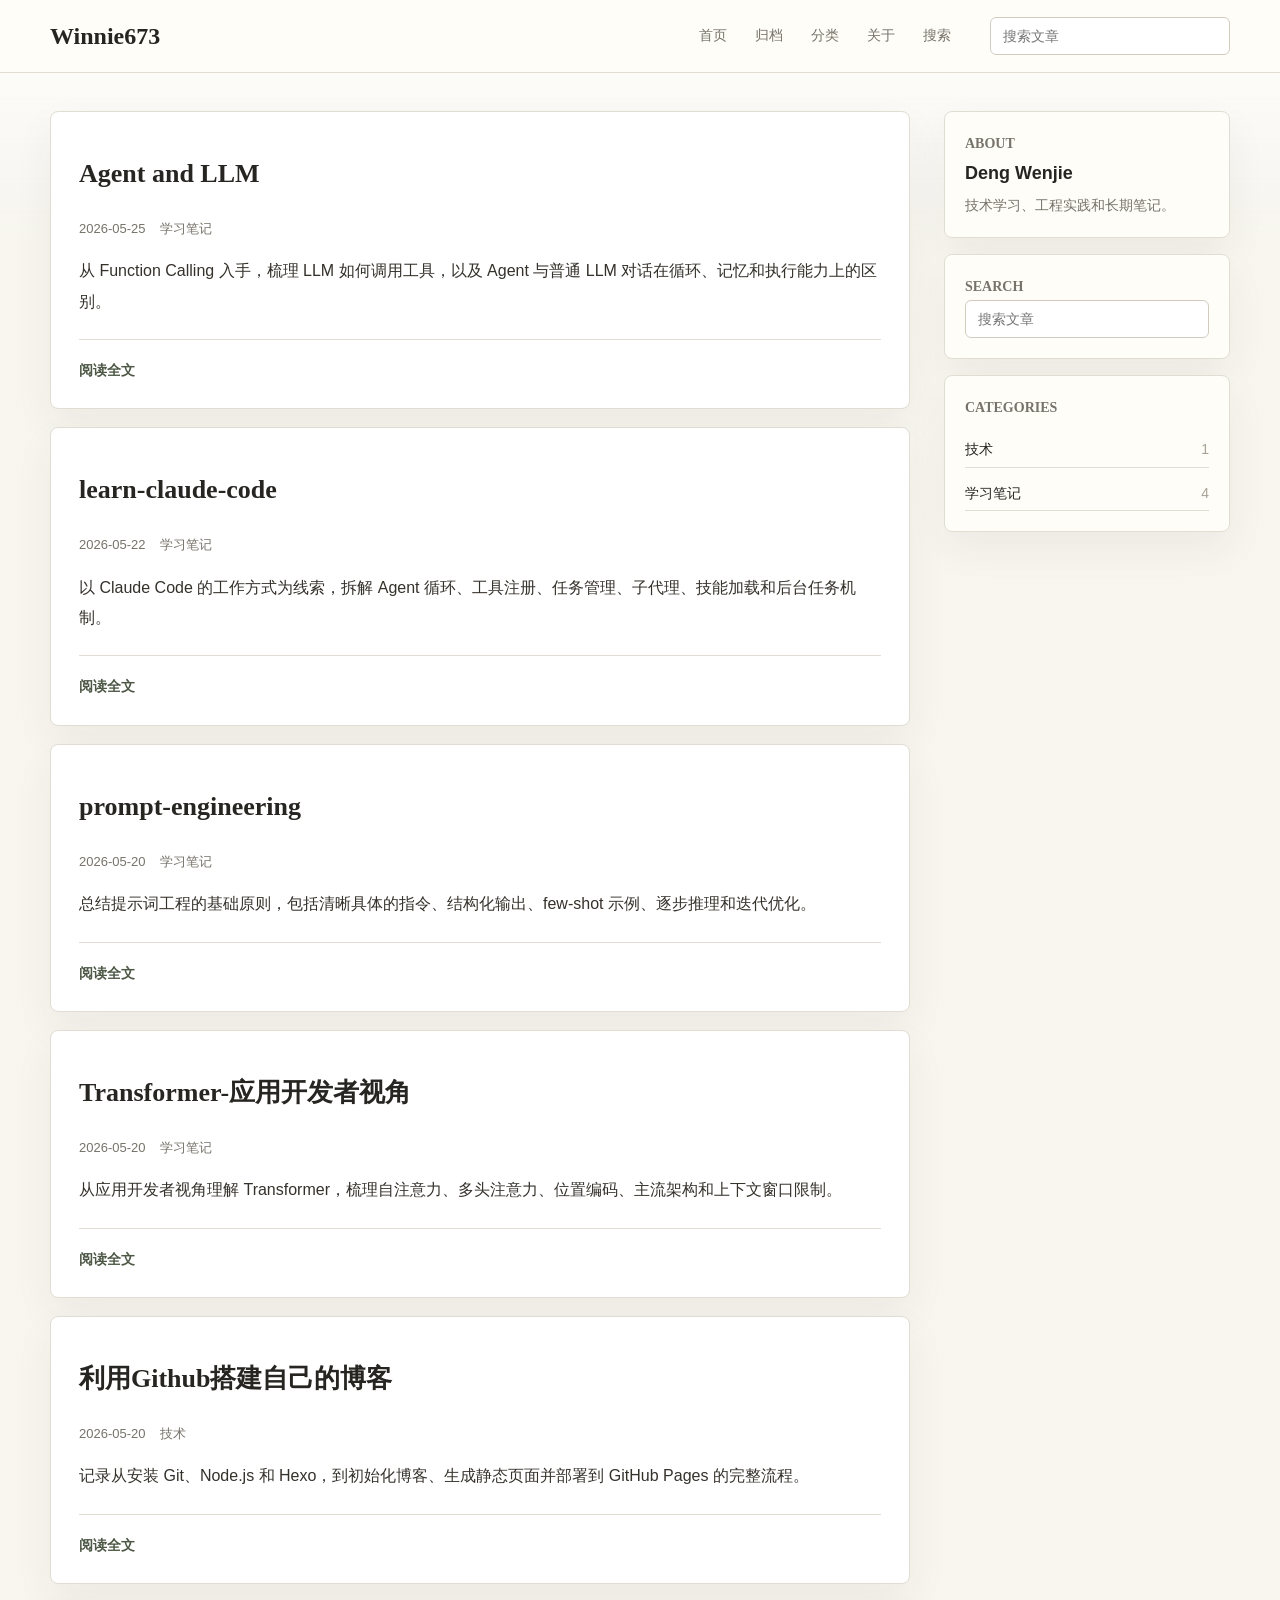
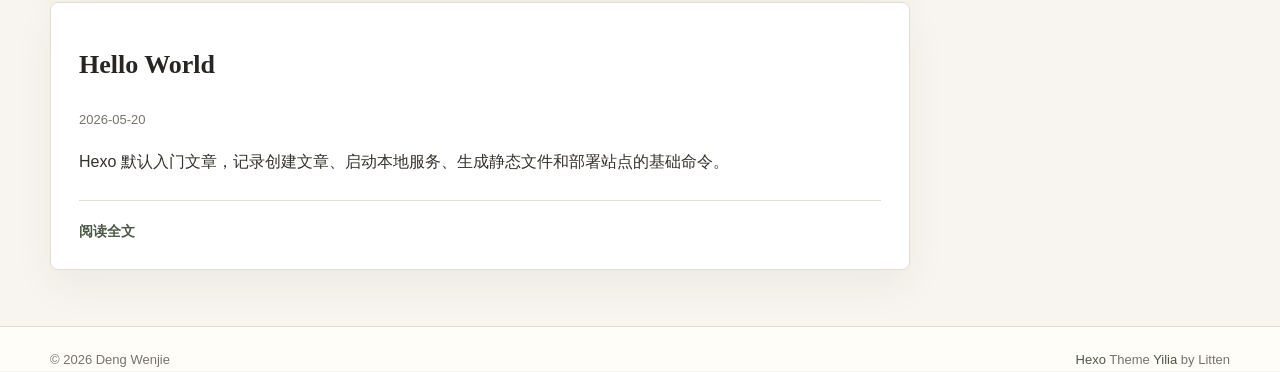
==== commit 713c499b: "Site updated: 2026-05-27 23:20:53" ====
--- a/index.html
+++ b/index.html
@@ -21,11 +21,12 @@
   
     <link rel="icon" href="/favicon.png">
   
-  <link rel="stylesheet" type="text/css" href="/./main.0cf68a.css">
+  <link rel="stylesheet" type="text/css" href="/css/clean-tech.css">
+
   <style type="text/css">
   
     #container.show {
-      background: linear-gradient(200deg,#a0cfe4,#e8c37e);
+      background: #f7f5ef;
     }
   </style>
   
@@ -35,872 +36,276 @@
 <meta name="generator" content="Hexo 8.1.2"></head>
 
 <body>
-  <div id="container" q-class="show:isCtnShow">
-    <canvas id="anm-canvas" class="anm-canvas"></canvas>
-    <div class="left-col" q-class="show:isShow">
-      
-<div class="overlay" style="background: #4d4d4d"></div>
-<div class="intrude-less">
-	<header id="header" class="inner">
-		<a href="/" class="profilepic">
-			<img src="" class="js-avatar">
-		</a>
-		<hgroup>
-		  <h1 class="header-author"><a href="/"></a></h1>
-		</hgroup>
-		
-
-		<nav class="header-menu">
-			<ul>
-			
-				<li><a href="/">主页</a></li>
-	        
-			</ul>
-		</nav>
-		<nav class="header-smart-menu">
-    		
-    			
-    			<a q-on="click: openSlider(e, 'innerArchive')" href="javascript:void(0)">所有文章</a>
-    			
-            
-    			
-            
-    			
-            
-		</nav>
-		<nav class="header-nav">
-			<div class="social">
-				
-			</div>
-		</nav>
-	</header>		
-</div>
-
-    </div>
-    <div class="mid-col" q-class="show:isShow,hide:isShow|isFalse">
-      
-<nav id="mobile-nav">
-  	<div class="overlay js-overlay" style="background: #4d4d4d"></div>
-	<div class="btnctn js-mobile-btnctn">
-  		<div class="slider-trigger list" q-on="click: openSlider(e)"><i class="icon icon-sort"></i></div>
-	</div>
-	<div class="intrude-less">
-		<header id="header" class="inner">
-			<div class="profilepic">
-				<img src="" class="js-avatar">
-			</div>
-			<hgroup>
-			  <h1 class="header-author js-header-author"></h1>
-			</hgroup>
-			
-			
-			
-				
-			
-			
-			
-			<nav class="header-nav">
-				<div class="social">
-					
-				</div>
-			</nav>
-
-			<nav class="header-menu js-header-menu">
-				<ul style="width: 50%">
-				
-				
-					<li style="width: 100%"><a href="/">主页</a></li>
-		        
-				</ul>
-			</nav>
-		</header>				
-	</div>
-	<div class="mobile-mask" style="display:none" q-show="isShow"></div>
-</nav>
-
-      <div id="wrapper" class="body-wrap">
-        <div class="menu-l">
-          <div class="canvas-wrap">
-            <canvas data-colors="#eaeaea" data-sectionHeight="100" data-contentId="js-content" id="myCanvas1" class="anm-canvas"></canvas>
-          </div>
-          <div id="js-content" class="content-ll">
-            
-  
-    <article id="post-Agent-and-LLM" class="article article-type-post  article-index" itemscope itemprop="blogPost">
-  <div class="article-inner">
-    
-      <header class="article-header">
-        
-  
-    <h1 itemprop="name">
-      <a class="article-title" href="/2026/05/25/Agent-and-LLM/">Agent and LLM</a>
-    </h1>
-  
-
-        
-        <a href="/2026/05/25/Agent-and-LLM/" class="archive-article-date">
-  	<time datetime="2026-05-25T04:43:17.000Z" itemprop="datePublished"><i class="icon-calendar icon"></i>2026-05-25</time>
-</a>
-        
-      </header>
-    
-    <div class="article-entry" itemprop="articleBody">
-      
-        <h3 id="1-什么是Function-Calling"><a href="#1-什么是Function-Calling" class="headerlink" title="1. 什么是Function Calling"></a>1. 什么是Function Calling</h3><p><strong>过去</strong> ：<code>LLM</code>需要调用工具，输出的自然语言，<code>harness</code>通过手写多个<code>if-else</code>来匹配 or 猜测<code>LLM</code>想调用的工具。</p>
-<p><strong>问题</strong> ：<code>LLM</code>每次输出的文本不一定，可能出现格式错误、参数错误、甚至拼写错误、大小写错误等问题，与写死的<code>if-else</code>不一定能完全匹配，可靠性低。</p>
-<p><strong>解决方案</strong>： <code>Function Calling</code>。由<code>harness</code>主动提供所有可调用的工具，让<code>LLM</code>自主决策选择工具调用。其中每个工具定义都是统一的<code>Json Schema</code>格式，<code>LLM</code>调用工具时输出结构化的<code>Json</code>调用请求。</p>
-<p><strong>为什么更可靠</strong>：Function Calling 不是靠”猜”文本。工具定义通过 API 传给模型，模型在训练时就被要求输出合法 JSON，API 层还会校验 schema。输出格式由模型保证，不再依赖 harne ss 的正则匹配。</p>
-<p><strong>工具定义</strong>： 不同的提供商对应的格式不同，下面举例<code>Anthropic</code>的格式。</p>
-<figure class="highlight python"><table><tr><td class="gutter"><pre><span class="line">1</span><br><span class="line">2</span><br><span class="line">3</span><br><span class="line">4</span><br><span class="line">5</span><br><span class="line">6</span><br><span class="line">7</span><br><span class="line">8</span><br><span class="line">9</span><br></pre></td><td class="code"><pre><span class="line">TOOLS = [&#123;</span><br><span class="line">    <span class="string">&quot;name&quot;</span>: <span class="string">&quot;bash&quot;</span>, <span class="comment">#工具名称</span></span><br><span class="line">    <span class="string">&quot;description&quot;</span>: <span class="string">&quot;Run a shell command.&quot;</span>, <span class="comment">#工具描述</span></span><br><span class="line">    <span class="string">&quot;input_schema&quot;</span>: &#123;</span><br><span class="line">        <span class="string">&quot;type&quot;</span>: <span class="string">&quot;object&quot;</span>, </span><br><span class="line">        <span class="string">&quot;properties&quot;</span>: &#123;<span class="string">&quot;command&quot;</span>: &#123;<span class="string">&quot;type&quot;</span>: <span class="string">&quot;string&quot;</span>&#125;&#125;, <span class="comment">#所有参数</span></span><br><span class="line">        <span class="string">&quot;required&quot;</span>: [<span class="string">&quot;command&quot;</span>] <span class="comment">#必须的参数</span></span><br><span class="line">    &#125;&#125;, <span class="comment">#指定模型调用工具时的输出格式</span></span><br><span class="line">]</span><br></pre></td></tr></table></figure>
-<p>其中<strong>description</strong>字段是决定<code>LLM</code>是否调用工具的关键，因此<strong>description</strong>要写的清晰、明确。</p>
-<p><strong>模型回复</strong>：<code>LLM</code>每次的输出是一个 <code>Message</code> 对象。</p>
-<table>
-<thead>
-<tr>
-<th>字段</th>
-<th>说明</th>
-</tr>
-</thead>
-<tbody><tr>
-<td><code>response.id</code></td>
-<td>消息 ID，如 <code>&quot;msg_abc123...&quot;</code></td>
-</tr>
-<tr>
-<td><code>response.model</code></td>
-<td>使用的模型名</td>
-</tr>
-<tr>
-<td><code>response.type</code></td>
-<td>固定 <code>&quot;message&quot;</code></td>
-</tr>
-<tr>
-<td><code>response.stop_reason</code></td>
-<td><code>&quot;end_turn&quot;</code> &#x2F; <code>&quot;tool_use&quot;</code> &#x2F; <code>&quot;max_tokens&quot;</code></td>
-</tr>
-<tr>
-<td><code>response.content</code></td>
-<td><strong>核心</strong>：block 列表</td>
-</tr>
-</tbody></table>
-<p><code>response.content</code> 中的每个 block 有两种类型：</p>
-<h3 id="TextBlock（文字回复）"><a href="#TextBlock（文字回复）" class="headerlink" title="TextBlock（文字回复）"></a>TextBlock（文字回复）</h3><figure class="highlight plaintext"><table><tr><td class="gutter"><pre><span class="line">1</span><br><span class="line">2</span><br></pre></td><td class="code"><pre><span class="line">block.type → &quot;text&quot;</span><br><span class="line">block.text → &quot;我来查一下...&quot;</span><br></pre></td></tr></table></figure>
-
-<h3 id="ToolUseBlock（工具调用）"><a href="#ToolUseBlock（工具调用）" class="headerlink" title="ToolUseBlock（工具调用）"></a>ToolUseBlock（工具调用）</h3><figure class="highlight plaintext"><table><tr><td class="gutter"><pre><span class="line">1</span><br><span class="line">2</span><br><span class="line">3</span><br><span class="line">4</span><br></pre></td><td class="code"><pre><span class="line">block.type  → &quot;tool_use&quot;</span><br><span class="line">block.id    → &quot;toolu_abc123...&quot;</span><br><span class="line">block.name  → &quot;bash&quot;</span><br><span class="line">block.input → &#123;&quot;command&quot;: &quot;ls -la&quot;&#125;    ← Anthropic SDK 已经把 JSON 字符串解析成dict，可直接用</span><br></pre></td></tr></table></figure>
-
-<p><strong>并行调度</strong>：一次回复可调度多个工具，减少交互轮次。多个独立操作一次发起，互不等待。</p>
-<figure class="highlight python"><table><tr><td class="gutter"><pre><span class="line">1</span><br><span class="line">2</span><br><span class="line">3</span><br><span class="line">4</span><br><span class="line">5</span><br></pre></td><td class="code"><pre><span class="line">response.content = [</span><br><span class="line">    TextBlock(<span class="built_in">type</span>=<span class="string">&quot;text&quot;</span>, text=<span class="string">&quot;我来查一下&quot;</span>),</span><br><span class="line">    ToolUseBlock(<span class="built_in">type</span>=<span class="string">&quot;tool_use&quot;</span>, <span class="built_in">id</span>=<span class="string">&quot;toolu_1&quot;</span>, name=<span class="string">&quot;bash&quot;</span>, <span class="built_in">input</span>=&#123;<span class="string">&quot;command&quot;</span>: <span class="string">&quot;ls&quot;</span>&#125;),</span><br><span class="line">    ToolUseBlock(<span class="built_in">type</span>=<span class="string">&quot;tool_use&quot;</span>, <span class="built_in">id</span>=<span class="string">&quot;toolu_2&quot;</span>, name=<span class="string">&quot;read_file&quot;</span>, <span class="built_in">input</span>=&#123;<span class="string">&quot;path&quot;</span>: <span class="string">&quot;x.py&quot;</span>&#125;),</span><br><span class="line">]</span><br></pre></td></tr></table></figure>
-
-
-
-
-
-
-
-      
-
-      
-    </div>
-    <div class="article-info article-info-index">
-      
-      
-      
-
-      
-        <p class="article-more-link">
-          <a class="article-more-a" href="/2026/05/25/Agent-and-LLM/">展开全文 >></a>
-        </p>
-      
-
-      
-      <div class="clearfix"></div>
-    </div>
+  <div id="container" class="site-shell">
+    <header class="site-header">
+  <div class="site-header__inner">
+    <a class="site-brand" href="/">
+      <span class="site-brand__title">Winnie673</span>
+      
+    </a>
+    <nav class="site-nav" aria-label="Main navigation">
+      
+        <a class="site-nav__link" href="/">首页</a>
+      
+        <a class="site-nav__link" href="/archives/">归档</a>
+      
+        <a class="site-nav__link" href="/categories/">分类</a>
+      
+        <a class="site-nav__link" href="/about/">关于</a>
+      
+        <a class="site-nav__link" href="/#site-search">搜索</a>
+      
+    </nav>
+    <form class="site-search site-search--header" action="https://www.google.com/search" method="get" target="_blank">
+      <input type="hidden" name="as_sitesearch" value="http://example.com">
+      <label class="site-search__label" for="header-search">Search</label>
+      <input id="header-search" class="site-search__input" name="q" type="search" placeholder="搜索文章">
+    </form>
   </div>
-</article>
-
-<aside class="wrap-side-operation">
-    <div class="mod-side-operation">
-        
-        <div class="jump-container" id="js-jump-container" style="display:none;">
-            <a href="javascript:void(0)" class="mod-side-operation__jump-to-top">
-                <i class="icon-font icon-back"></i>
+</header>
+
+    <main class="site-main site-main--home">
+      
+        <section class="post-stream">
+          
+  
+    
+
+
+  <article id="post-Agent-and-LLM" class="article post-card article-type-post" itemscope itemprop="blogPost">
+    <header class="post-card__header">
+      
+  
+    <h1 itemprop="name">
+      <a class="article-title post-card__title" href="/2026/05/25/Agent-and-LLM/">Agent and LLM</a>
+    </h1>
+  
+
+      <div class="post-meta post-card__meta">
+        <time datetime="2026-05-25T04:43:17.000Z" itemprop="datePublished">2026-05-25</time>
+        
+          <span>学习笔记</span>
+        
+      </div>
+    </header>
+    <div class="article-entry post-card__excerpt" itemprop="articleBody">
+      
+        <p>从 Function Calling 入手，梳理 LLM 如何调用工具，以及 Agent 与普通 LLM 对话在循环、记忆和执行能力上的区别。</p>
+      
+    </div>
+    <footer class="post-card__footer">
+      
+      <a class="read-more" href="/2026/05/25/Agent-and-LLM/">阅读全文</a>
+    </footer>
+  </article>
+
+
+  
+    
+
+
+  <article id="post-learn-claude-code" class="article post-card article-type-post" itemscope itemprop="blogPost">
+    <header class="post-card__header">
+      
+  
+    <h1 itemprop="name">
+      <a class="article-title post-card__title" href="/2026/05/22/learn-claude-code/">learn-claude-code</a>
+    </h1>
+  
+
+      <div class="post-meta post-card__meta">
+        <time datetime="2026-05-22T12:37:35.000Z" itemprop="datePublished">2026-05-22</time>
+        
+          <span>学习笔记</span>
+        
+      </div>
+    </header>
+    <div class="article-entry post-card__excerpt" itemprop="articleBody">
+      
+        <p>以 Claude Code 的工作方式为线索，拆解 Agent 循环、工具注册、任务管理、子代理、技能加载和后台任务机制。</p>
+      
+    </div>
+    <footer class="post-card__footer">
+      
+      <a class="read-more" href="/2026/05/22/learn-claude-code/">阅读全文</a>
+    </footer>
+  </article>
+
+
+  
+    
+
+
+  <article id="post-prompt-engineering" class="article post-card article-type-post" itemscope itemprop="blogPost">
+    <header class="post-card__header">
+      
+  
+    <h1 itemprop="name">
+      <a class="article-title post-card__title" href="/2026/05/20/prompt-engineering/">prompt-engineering</a>
+    </h1>
+  
+
+      <div class="post-meta post-card__meta">
+        <time datetime="2026-05-20T14:00:44.000Z" itemprop="datePublished">2026-05-20</time>
+        
+          <span>学习笔记</span>
+        
+      </div>
+    </header>
+    <div class="article-entry post-card__excerpt" itemprop="articleBody">
+      
+        <p>总结提示词工程的基础原则，包括清晰具体的指令、结构化输出、few-shot 示例、逐步推理和迭代优化。</p>
+      
+    </div>
+    <footer class="post-card__footer">
+      
+      <a class="read-more" href="/2026/05/20/prompt-engineering/">阅读全文</a>
+    </footer>
+  </article>
+
+
+  
+    
+
+
+  <article id="post-Transformer-应用开发者视角" class="article post-card article-type-post" itemscope itemprop="blogPost">
+    <header class="post-card__header">
+      
+  
+    <h1 itemprop="name">
+      <a class="article-title post-card__title" href="/2026/05/20/Transformer-%E5%BA%94%E7%94%A8%E5%BC%80%E5%8F%91%E8%80%85%E8%A7%86%E8%A7%92/">Transformer-应用开发者视角</a>
+    </h1>
+  
+
+      <div class="post-meta post-card__meta">
+        <time datetime="2026-05-20T12:49:36.000Z" itemprop="datePublished">2026-05-20</time>
+        
+          <span>学习笔记</span>
+        
+      </div>
+    </header>
+    <div class="article-entry post-card__excerpt" itemprop="articleBody">
+      
+        <p>从应用开发者视角理解 Transformer，梳理自注意力、多头注意力、位置编码、主流架构和上下文窗口限制。</p>
+      
+    </div>
+    <footer class="post-card__footer">
+      
+      <a class="read-more" href="/2026/05/20/Transformer-%E5%BA%94%E7%94%A8%E5%BC%80%E5%8F%91%E8%80%85%E8%A7%86%E8%A7%92/">阅读全文</a>
+    </footer>
+  </article>
+
+
+  
+    
+
+
+  <article id="post-利用Github搭建自己的博客" class="article post-card article-type-post" itemscope itemprop="blogPost">
+    <header class="post-card__header">
+      
+  
+    <h1 itemprop="name">
+      <a class="article-title post-card__title" href="/2026/05/20/%E5%88%A9%E7%94%A8Github%E6%90%AD%E5%BB%BA%E8%87%AA%E5%B7%B1%E7%9A%84%E5%8D%9A%E5%AE%A2/">利用Github搭建自己的博客</a>
+    </h1>
+  
+
+      <div class="post-meta post-card__meta">
+        <time datetime="2026-05-20T11:31:27.000Z" itemprop="datePublished">2026-05-20</time>
+        
+          <span>技术</span>
+        
+      </div>
+    </header>
+    <div class="article-entry post-card__excerpt" itemprop="articleBody">
+      
+        <p>记录从安装 Git、Node.js 和 Hexo，到初始化博客、生成静态页面并部署到 GitHub Pages 的完整流程。</p>
+      
+    </div>
+    <footer class="post-card__footer">
+      
+      <a class="read-more" href="/2026/05/20/%E5%88%A9%E7%94%A8Github%E6%90%AD%E5%BB%BA%E8%87%AA%E5%B7%B1%E7%9A%84%E5%8D%9A%E5%AE%A2/">阅读全文</a>
+    </footer>
+  </article>
+
+
+  
+    
+
+
+  <article id="post-hello-world" class="article post-card article-type-post" itemscope itemprop="blogPost">
+    <header class="post-card__header">
+      
+  
+    <h1 itemprop="name">
+      <a class="article-title post-card__title" href="/2026/05/20/hello-world/">Hello World</a>
+    </h1>
+  
+
+      <div class="post-meta post-card__meta">
+        <time datetime="2026-05-20T11:22:57.512Z" itemprop="datePublished">2026-05-20</time>
+        
+      </div>
+    </header>
+    <div class="article-entry post-card__excerpt" itemprop="articleBody">
+      
+        <p>Hexo 默认入门文章，记录创建文章、启动本地服务、生成静态文件和部署站点的基础命令。</p>
+      
+    </div>
+    <footer class="post-card__footer">
+      
+      <a class="read-more" href="/2026/05/20/hello-world/">阅读全文</a>
+    </footer>
+  </article>
+
+
+  
+  
+
+
+        </section>
+        <aside class="site-sidebar">
+  <section class="sidebar-section sidebar-profile">
+    <p class="sidebar-kicker">About</p>
+    <h2>Deng Wenjie</h2>
+    <p>技术学习、工程实践和长期笔记。</p>
+  </section>
+
+  <section id="site-search" class="sidebar-section">
+    <p class="sidebar-kicker">Search</p>
+    <form class="site-search" action="https://www.google.com/search" method="get" target="_blank">
+      <input type="hidden" name="as_sitesearch" value="http://example.com">
+      <label class="site-search__label" for="sidebar-search">Search</label>
+      <input id="sidebar-search" class="site-search__input" name="q" type="search" placeholder="搜索文章">
+    </form>
+  </section>
+
+  <section class="sidebar-section">
+    <p class="sidebar-kicker">Categories</p>
+    <ul class="sidebar-list">
+      
+        
+          <li>
+            <a href="/categories/%E6%8A%80%E6%9C%AF/">
+              <span>技术</span>
+              <em>1</em>
             </a>
-            <div id="js-jump-plan-container" class="jump-plan-container" style="top: -11px;">
-                <i class="icon-font icon-plane jump-plane"></i>
-            </div>
-        </div>
-        
-        
-    </div>
+          </li>
+        
+          <li>
+            <a href="/categories/%E5%AD%A6%E4%B9%A0%E7%AC%94%E8%AE%B0/">
+              <span>学习笔记</span>
+              <em>4</em>
+            </a>
+          </li>
+        
+      
+    </ul>
+  </section>
 </aside>
 
-
-
-
-  
-    <article id="post-learn-claude-code" class="article article-type-post  article-index" itemscope itemprop="blogPost">
-  <div class="article-inner">
-    
-      <header class="article-header">
-        
-  
-    <h1 itemprop="name">
-      <a class="article-title" href="/2026/05/22/learn-claude-code/">learn-claude-code</a>
-    </h1>
-  
-
-        
-        <a href="/2026/05/22/learn-claude-code/" class="archive-article-date">
-  	<time datetime="2026-05-22T12:37:35.000Z" itemprop="datePublished"><i class="icon-calendar icon"></i>2026-05-22</time>
-</a>
-        
-      </header>
-    
-    <div class="article-entry" itemprop="articleBody">
-      
-        <h2 id="Chapter-1-Agent-LLM-TOOL-LOOP"><a href="#Chapter-1-Agent-LLM-TOOL-LOOP" class="headerlink" title="Chapter 1:Agent &#x3D; LLM + TOOL + LOOP"></a>Chapter 1:Agent &#x3D; LLM + TOOL + LOOP</h2><h3 id="1-核心思想"><a href="#1-核心思想" class="headerlink" title="1. 核心思想"></a>1. 核心思想</h3><p><code>Agent</code>就是一个循环：</p>
-<figure class="highlight plaintext"><table><tr><td class="gutter"><pre><span class="line">1</span><br><span class="line">2</span><br></pre></td><td class="code"><pre><span class="line">用户输入 → LLM 判断 → 需要工具？→ 执行工具 → 结果喂回 LLM → 继续判断</span><br><span class="line">                          → 不需要？→ 输出最终回复 → 结束</span><br></pre></td></tr></table></figure>
-
-<p>LLM 本身<strong>无状态</strong>，每次调用都不知道之前说过什么，所以必须把<strong>完整的对话历史（包括工具调用和结果）</strong> 一次次传回去，它才能”记得”上下文。这是 agent loop 存在的根本原因。</p>
-<h3 id="2-工具定义——Bash"><a href="#2-工具定义——Bash" class="headerlink" title="2. 工具定义——Bash"></a>2. 工具定义——Bash</h3><p>只提供一个工具<code>bash</code>，作用是开一个子进程<code>shell</code>来执行命令：</p>
-<figure class="highlight python"><table><tr><td class="gutter"><pre><span class="line">1</span><br><span class="line">2</span><br><span class="line">3</span><br><span class="line">4</span><br><span class="line">5</span><br><span class="line">6</span><br></pre></td><td class="code"><pre><span class="line"><span class="keyword">def</span> <span class="title function_">run_bash</span>(<span class="params">command: <span class="built_in">str</span></span>) -&gt; <span class="built_in">str</span>:</span><br><span class="line">    ...</span><br><span class="line">    r = subprocess.run(command, shell=<span class="literal">True</span>, cwd=os.getcwd(),</span><br><span class="line">                       capture_output=<span class="literal">True</span>, text=<span class="literal">True</span>, timeout=<span class="number">120</span>)</span><br><span class="line">    out = (r.stdout + r.stderr).strip()</span><br><span class="line">    ...</span><br></pre></td></tr></table></figure>
-
-<ul>
-<li><code>shell=True</code>：通过系统 shell（Windows 的 cmd.exe &#x2F; Linux 的 sh）执行，支持管道、重定向</li>
-<li><code>capture_output=True</code>：捕获输出，不打印到终端</li>
-<li><code>text=True</code>：以字符串（而非 bytes）形式返回</li>
-<li><code>timeout=120</code>：超时 120 秒，超时抛异常</li>
-</ul>
-<h3 id="3-三层关系：用户-↔-Client-↔-LLM"><a href="#3-三层关系：用户-↔-Client-↔-LLM" class="headerlink" title="3. 三层关系：用户 ↔ Client ↔ LLM"></a>3. 三层关系：用户 ↔ Client ↔ LLM</h3><p>整个系统涉及三个角色：</p>
-<figure class="highlight plaintext"><table><tr><td class="gutter"><pre><span class="line">1</span><br><span class="line">2</span><br><span class="line">3</span><br><span class="line">4</span><br><span class="line">5</span><br><span class="line">6</span><br><span class="line">7</span><br></pre></td><td class="code"><pre><span class="line">用户（你）</span><br><span class="line">  │  输入 query</span><br><span class="line">  ▼</span><br><span class="line">Client（Anthropic SDK 的客户端实例）</span><br><span class="line">  │  通过 HTTP 调用 API</span><br><span class="line">  ▼</span><br><span class="line">LLM（远程大模型，如 Claude、DeepSeek）</span><br></pre></td></tr></table></figure>
-
-<ul>
-<li><strong>用户</strong>：输入文本指令，读取最终回复</li>
-<li><strong>Client</strong>：<code>Anthropic()</code> 创建的客户端对象，负责组装消息、通过 HTTP 发送请求、解析响应。它是一个本地代理，不包含任何模型权重</li>
-<li><strong>LLM</strong>：运行在远程服务器上的大模型，Client 通过 API 调用它，每次调用都是独立的</li>
-</ul>
-<figure class="highlight python"><table><tr><td class="gutter"><pre><span class="line">1</span><br><span class="line">2</span><br><span class="line">3</span><br><span class="line">4</span><br><span class="line">5</span><br><span class="line">6</span><br><span class="line">7</span><br><span class="line">8</span><br></pre></td><td class="code"><pre><span class="line"><span class="comment"># Client 是本地对象，负责与远程 LLM 通信</span></span><br><span class="line">client = Anthropic(base_url=os.getenv(<span class="string">&quot;ANTHROPIC_BASE_URL&quot;</span>))</span><br><span class="line"></span><br><span class="line"><span class="comment"># Client 把消息发给远程 LLM，LLM 返回响应</span></span><br><span class="line">response = client.messages.create(</span><br><span class="line">    model=MODEL, system=SYSTEM, messages=messages,</span><br><span class="line">    tools=TOOLS, max_tokens=<span class="number">8000</span>,</span><br><span class="line">)</span><br></pre></td></tr></table></figure>
-
-<p><code>Client</code>可以通过 <code>base_url</code> 指向不同的提供商——Anthropic 官方、DeepSeek 兼容接口等，LLM 在远端，Client 的代码不用动。</p>
-<h3 id="4-工具注册"><a href="#4-工具注册" class="headerlink" title="4. 工具注册"></a>4. 工具注册</h3><p>所有工具统一注册进 <code>TOOLS</code> 列表，格式由 Anthropic API 规定：</p>
-<figure class="highlight python"><table><tr><td class="gutter"><pre><span class="line">1</span><br><span class="line">2</span><br><span class="line">3</span><br><span class="line">4</span><br><span class="line">5</span><br><span class="line">6</span><br><span class="line">7</span><br><span class="line">8</span><br><span class="line">9</span><br></pre></td><td class="code"><pre><span class="line">TOOLS = [&#123;</span><br><span class="line">    <span class="string">&quot;name&quot;</span>: <span class="string">&quot;bash&quot;</span>,</span><br><span class="line">    <span class="string">&quot;description&quot;</span>: <span class="string">&quot;Run a shell command.&quot;</span>,</span><br><span class="line">    <span class="string">&quot;input_schema&quot;</span>: &#123;</span><br><span class="line">        <span class="string">&quot;type&quot;</span>: <span class="string">&quot;object&quot;</span>,</span><br><span class="line">        <span class="string">&quot;properties&quot;</span>: &#123;<span class="string">&quot;command&quot;</span>: &#123;<span class="string">&quot;type&quot;</span>: <span class="string">&quot;string&quot;</span>&#125;&#125;,</span><br><span class="line">        <span class="string">&quot;required&quot;</span>: [<span class="string">&quot;command&quot;</span>],</span><br><span class="line">    &#125;,</span><br><span class="line">&#125;]</span><br></pre></td></tr></table></figure>
-
-<ul>
-<li><code>input_schema</code> 是 JSON Schema 格式，告诉 LLM 这个工具有什么参数</li>
-<li><code>required</code>：调用时必须传的参数</li>
-</ul>
-<h3 id="5-System-Prompt"><a href="#5-System-Prompt" class="headerlink" title="5. System Prompt"></a>5. System Prompt</h3><p>提前写定系统提示词，提示<code>LLM</code>可以使用<code>bash</code>工具，客户端每次发消息时会一并传给<code>LLM</code>：</p>
-<figure class="highlight python"><table><tr><td class="gutter"><pre><span class="line">1</span><br></pre></td><td class="code"><pre><span class="line">SYSTEM = <span class="string">f&quot;You are a coding agent at <span class="subst">&#123;os.getcwd()&#125;</span>. Use bash to solve tasks. Act, don&#x27;t explain.&quot;</span></span><br></pre></td></tr></table></figure>
-
-<h3 id="6-Agent-循环（核心）"><a href="#6-Agent-循环（核心）" class="headerlink" title="6. Agent 循环（核心）"></a>6. Agent 循环（核心）</h3><h4 id="6-1-传入用户输入"><a href="#6-1-传入用户输入" class="headerlink" title="6.1 传入用户输入"></a>6.1 传入用户输入</h4><figure class="highlight python"><table><tr><td class="gutter"><pre><span class="line">1</span><br><span class="line">2</span><br></pre></td><td class="code"><pre><span class="line">history.append(&#123;<span class="string">&quot;role&quot;</span>: <span class="string">&quot;user&quot;</span>, <span class="string">&quot;content&quot;</span>: query&#125;)</span><br><span class="line">agent_loop(history)</span><br></pre></td></tr></table></figure>
-
-<h4 id="6-2-调用-LLM"><a href="#6-2-调用-LLM" class="headerlink" title="6.2 调用 LLM"></a>6.2 调用 LLM</h4><p>组装好 messages 发给 LLM，获得 response：</p>
-<figure class="highlight python"><table><tr><td class="gutter"><pre><span class="line">1</span><br><span class="line">2</span><br><span class="line">3</span><br><span class="line">4</span><br></pre></td><td class="code"><pre><span class="line">response = client.messages.create(</span><br><span class="line">    model=MODEL, system=SYSTEM, messages=messages,</span><br><span class="line">    tools=TOOLS, max_tokens=<span class="number">8000</span>,</span><br><span class="line">)</span><br></pre></td></tr></table></figure>
-
-<p><code>response.content</code> 是一个列表，元素类型由 <code>Anthropic Python SDK</code>反序列化决定,因此 <code>response</code>格式固定，<code>content</code>中每个<code>block</code>的格式也固定。</p>
-<h4 id="6-3-记录-LLM-回复"><a href="#6-3-记录-LLM-回复" class="headerlink" title="6.3 记录 LLM 回复"></a>6.3 记录 LLM 回复</h4><p>将<code>response</code>中的内容追加到<code>messages</code>，这样下一轮<code>LLM</code>才能”看到”自己上一轮说了什么：</p>
-<figure class="highlight python"><table><tr><td class="gutter"><pre><span class="line">1</span><br></pre></td><td class="code"><pre><span class="line">messages.append(&#123;<span class="string">&quot;role&quot;</span>: <span class="string">&quot;assistant&quot;</span>, <span class="string">&quot;content&quot;</span>: response.content&#125;)</span><br></pre></td></tr></table></figure>
-
-<h4 id="6-4-判断是否结束"><a href="#6-4-判断是否结束" class="headerlink" title="6.4 判断是否结束"></a>6.4 判断是否结束</h4><p><code>stop_reason</code> 表示 LLM 的停止原因：</p>
-<ul>
-<li><code>&quot;tool_use&quot;</code>：LLM 觉得还需要调用工具，循环继续</li>
-<li><code>&quot;end_turn&quot;</code>：LLM 认为任务完成，直接返回最终回复，循环结束</li>
-<li><code>&quot;max_tokens&quot;</code>：输出被截断</li>
-</ul>
-<figure class="highlight python"><table><tr><td class="gutter"><pre><span class="line">1</span><br><span class="line">2</span><br></pre></td><td class="code"><pre><span class="line"><span class="keyword">if</span> response.stop_reason != <span class="string">&quot;tool_use&quot;</span>:</span><br><span class="line">    <span class="keyword">return</span></span><br></pre></td></tr></table></figure>
-
-<h4 id="6-5-执行工具并反馈结果"><a href="#6-5-执行工具并反馈结果" class="headerlink" title="6.5 执行工具并反馈结果"></a>6.5 执行工具并反馈结果</h4><p>遍历<code>response</code>中的所有<code>block</code>，遇到工具调用就执行对应的<code>handler</code>，把结果组合成<code>tool_result</code>格式，再喂回给<code>LLM</code>：</p>
-<figure class="highlight python"><table><tr><td class="gutter"><pre><span class="line">1</span><br><span class="line">2</span><br><span class="line">3</span><br><span class="line">4</span><br><span class="line">5</span><br><span class="line">6</span><br><span class="line">7</span><br><span class="line">8</span><br><span class="line">9</span><br><span class="line">10</span><br></pre></td><td class="code"><pre><span class="line">results = []</span><br><span class="line"><span class="keyword">for</span> block <span class="keyword">in</span> response.content:</span><br><span class="line">    <span class="keyword">if</span> block.<span class="built_in">type</span> == <span class="string">&quot;tool_use&quot;</span>:</span><br><span class="line">        output = run_bash(block.<span class="built_in">input</span>[<span class="string">&quot;command&quot;</span>])</span><br><span class="line">        results.append(&#123;</span><br><span class="line">            <span class="string">&quot;type&quot;</span>: <span class="string">&quot;tool_result&quot;</span>,</span><br><span class="line">            <span class="string">&quot;tool_use_id&quot;</span>: block.<span class="built_in">id</span>,</span><br><span class="line">            <span class="string">&quot;content&quot;</span>: output,</span><br><span class="line">        &#125;)</span><br><span class="line">messages.append(&#123;<span class="string">&quot;role&quot;</span>: <span class="string">&quot;user&quot;</span>, <span class="string">&quot;content&quot;</span>: results&#125;)</span><br></pre></td></tr></table></figure>
-
-<p>注：一次<code>response</code>可以同时包含文字回复和多个工具调用，因此需要遍历所有<code>block</code>。由于只存在一个<code>bash</code>工具，所以只调用<code>run_bash()</code>方法。</p>
-<h3 id="7-输出最终回复"><a href="#7-输出最终回复" class="headerlink" title="7. 输出最终回复"></a>7. 输出最终回复</h3><p>循环结束后，最后一条<code>assistant</code>消息的<code>text</code>就是最终回复：</p>
-<figure class="highlight python"><table><tr><td class="gutter"><pre><span class="line">1</span><br><span class="line">2</span><br><span class="line">3</span><br><span class="line">4</span><br></pre></td><td class="code"><pre><span class="line">response_content = history[-<span class="number">1</span>][<span class="string">&quot;content&quot;</span>]</span><br><span class="line"><span class="keyword">for</span> block <span class="keyword">in</span> response_content:</span><br><span class="line">    <span class="keyword">if</span> <span class="built_in">hasattr</span>(block, <span class="string">&quot;text&quot;</span>):</span><br><span class="line">        <span class="built_in">print</span>(block.text)</span><br></pre></td></tr></table></figure>
-
-<hr>
-<h2 id="Chapter-2：从-TOOL-→-TOOLS"><a href="#Chapter-2：从-TOOL-→-TOOLS" class="headerlink" title="Chapter 2：从 TOOL → TOOLS"></a>Chapter 2：从 TOOL → TOOLS</h2><h3 id="1-安全防护——防止路径遍历"><a href="#1-安全防护——防止路径遍历" class="headerlink" title="1. 安全防护——防止路径遍历"></a>1. 安全防护——防止路径遍历</h3><p>文件操作工具可能被恶意路径攻击（如 <code>../../etc/passwd</code>），因此增加 <code>safe_path()</code> 函数：</p>
-<figure class="highlight python"><table><tr><td class="gutter"><pre><span class="line">1</span><br><span class="line">2</span><br><span class="line">3</span><br><span class="line">4</span><br><span class="line">5</span><br></pre></td><td class="code"><pre><span class="line"><span class="keyword">def</span> <span class="title function_">safe_path</span>(<span class="params">p: <span class="built_in">str</span></span>) -&gt; Path:</span><br><span class="line">    path = (WORKDIR / p).resolve()</span><br><span class="line">    <span class="keyword">if</span> <span class="keyword">not</span> path.is_relative_to(WORKDIR):</span><br><span class="line">        <span class="keyword">raise</span> ValueError(<span class="string">f&quot;Path escapes workspace: <span class="subst">&#123;p&#125;</span>&quot;</span>)</span><br><span class="line">    <span class="keyword">return</span> path</span><br></pre></td></tr></table></figure>
-
-<ul>
-<li><code>(WORKDIR / p).resolve()</code>：将路径拼接后解析为绝对路径，展开 <code>..</code> 和符号链接</li>
-<li><code>is_relative_to(WORKDIR)</code>：检查解析后的路径是否仍在工作目录内，不在则抛异常</li>
-</ul>
-<h3 id="2-工具处理函数"><a href="#2-工具处理函数" class="headerlink" title="2. 工具处理函数"></a>2. 工具处理函数</h3><p>每个工具会分配独立的处理函数</p>
-<figure class="highlight python"><table><tr><td class="gutter"><pre><span class="line">1</span><br><span class="line">2</span><br><span class="line">3</span><br><span class="line">4</span><br><span class="line">5</span><br><span class="line">6</span><br><span class="line">7</span><br><span class="line">8</span><br><span class="line">9</span><br><span class="line">10</span><br><span class="line">11</span><br></pre></td><td class="code"><pre><span class="line"><span class="keyword">def</span> <span class="title function_">run_bash</span>(<span class="params">command: <span class="built_in">str</span></span>) -&gt; <span class="built_in">str</span>:</span><br><span class="line">    <span class="keyword">return</span> ...</span><br><span class="line"></span><br><span class="line"><span class="keyword">def</span> <span class="title function_">run_read</span>(<span class="params">path: <span class="built_in">str</span>, limit: <span class="built_in">int</span> = <span class="literal">None</span></span>) -&gt; <span class="built_in">str</span>:</span><br><span class="line">    <span class="keyword">return</span> ...</span><br><span class="line"></span><br><span class="line"><span class="keyword">def</span> <span class="title function_">run_write</span>(<span class="params">path: <span class="built_in">str</span>, content: <span class="built_in">str</span></span>) -&gt; <span class="built_in">str</span>:</span><br><span class="line">    <span class="keyword">return</span> ...</span><br><span class="line"></span><br><span class="line"><span class="keyword">def</span> <span class="title function_">run_edit</span>(<span class="params">path: <span class="built_in">str</span>, old_text: <span class="built_in">str</span>, new_text: <span class="built_in">str</span></span>) -&gt; <span class="built_in">str</span>:</span><br><span class="line">    <span class="keyword">return</span> ...</span><br></pre></td></tr></table></figure>
-
-<h3 id="3-工具注册"><a href="#3-工具注册" class="headerlink" title="3. 工具注册"></a>3. 工具注册</h3><p>工具通过<code>dispatch map</code>注册，将工具名映射到处理函数</p>
-<figure class="highlight python"><table><tr><td class="gutter"><pre><span class="line">1</span><br><span class="line">2</span><br><span class="line">3</span><br><span class="line">4</span><br><span class="line">5</span><br><span class="line">6</span><br></pre></td><td class="code"><pre><span class="line">TOOL_HANDLERS = &#123;</span><br><span class="line">    <span class="string">&quot;bash&quot;</span>:       <span class="keyword">lambda</span> **kw: run_bash(kw[<span class="string">&quot;command&quot;</span>]),</span><br><span class="line">    <span class="string">&quot;read_file&quot;</span>:  <span class="keyword">lambda</span> **kw: run_read(kw[<span class="string">&quot;path&quot;</span>], kw.get(<span class="string">&quot;limit&quot;</span>)),</span><br><span class="line">    <span class="string">&quot;write_file&quot;</span>: <span class="keyword">lambda</span> **kw: run_write(kw[<span class="string">&quot;path&quot;</span>], kw[<span class="string">&quot;content&quot;</span>]),</span><br><span class="line">    <span class="string">&quot;edit_file&quot;</span>:  <span class="keyword">lambda</span> **kw: run_edit(kw[<span class="string">&quot;path&quot;</span>], kw[<span class="string">&quot;old_text&quot;</span>], kw[<span class="string">&quot;new_text&quot;</span>]),</span><br><span class="line">&#125;</span><br></pre></td></tr></table></figure>
-
-<p>两个取值写法：</p>
-<ul>
-<li><code>kw[&quot;command&quot;]</code> — 必填参数，直接索引，不存在会抛 KeyError</li>
-<li><code>kw.get(&quot;limit&quot;)</code> — 可选参数，不存在时返回 None，对应 <code>run_read</code> 的 <code>limit: int = None</code></li>
-</ul>
-<h3 id="4-工具描述"><a href="#4-工具描述" class="headerlink" title="4. 工具描述"></a>4. 工具描述</h3><p>工具按照格式补充信息，统一传给 LLM 做判断</p>
-<figure class="highlight python"><table><tr><td class="gutter"><pre><span class="line">1</span><br><span class="line">2</span><br><span class="line">3</span><br><span class="line">4</span><br><span class="line">5</span><br><span class="line">6</span><br><span class="line">7</span><br><span class="line">8</span><br><span class="line">9</span><br><span class="line">10</span><br></pre></td><td class="code"><pre><span class="line">TOOLS = [</span><br><span class="line">    &#123;<span class="string">&quot;name&quot;</span>: <span class="string">&quot;bash&quot;</span>, <span class="string">&quot;description&quot;</span>: <span class="string">&quot;Run a shell command.&quot;</span>,</span><br><span class="line">     <span class="string">&quot;input_schema&quot;</span>: &#123;<span class="string">&quot;type&quot;</span>: <span class="string">&quot;object&quot;</span>, <span class="string">&quot;properties&quot;</span>: &#123;<span class="string">&quot;command&quot;</span>: &#123;<span class="string">&quot;type&quot;</span>: <span class="string">&quot;string&quot;</span>&#125;&#125;, <span class="string">&quot;required&quot;</span>: [<span class="string">&quot;command&quot;</span>]&#125;&#125;,</span><br><span class="line">    &#123;<span class="string">&quot;name&quot;</span>: <span class="string">&quot;read_file&quot;</span>, <span class="string">&quot;description&quot;</span>: <span class="string">&quot;Read file contents.&quot;</span>,</span><br><span class="line">     <span class="string">&quot;input_schema&quot;</span>: &#123;<span class="string">&quot;type&quot;</span>: <span class="string">&quot;object&quot;</span>, <span class="string">&quot;properties&quot;</span>: &#123;<span class="string">&quot;path&quot;</span>: &#123;<span class="string">&quot;type&quot;</span>: <span class="string">&quot;string&quot;</span>&#125;, <span class="string">&quot;limit&quot;</span>: &#123;<span class="string">&quot;type&quot;</span>: <span class="string">&quot;integer&quot;</span>&#125;&#125;, <span class="string">&quot;required&quot;</span>: [<span class="string">&quot;path&quot;</span>]&#125;&#125;,</span><br><span class="line">    &#123;<span class="string">&quot;name&quot;</span>: <span class="string">&quot;write_file&quot;</span>, <span class="string">&quot;description&quot;</span>: <span class="string">&quot;Write content to file.&quot;</span>,</span><br><span class="line">     <span class="string">&quot;input_schema&quot;</span>: &#123;<span class="string">&quot;type&quot;</span>: <span class="string">&quot;object&quot;</span>, <span class="string">&quot;properties&quot;</span>: &#123;<span class="string">&quot;path&quot;</span>: &#123;<span class="string">&quot;type&quot;</span>: <span class="string">&quot;string&quot;</span>&#125;, <span class="string">&quot;content&quot;</span>: &#123;<span class="string">&quot;type&quot;</span>: <span class="string">&quot;string&quot;</span>&#125;&#125;, <span class="string">&quot;required&quot;</span>: [<span class="string">&quot;path&quot;</span>, <span class="string">&quot;content&quot;</span>]&#125;&#125;,</span><br><span class="line">    &#123;<span class="string">&quot;name&quot;</span>: <span class="string">&quot;edit_file&quot;</span>, <span class="string">&quot;description&quot;</span>: <span class="string">&quot;Replace exact text in file.&quot;</span>,</span><br><span class="line">     <span class="string">&quot;input_schema&quot;</span>: &#123;<span class="string">&quot;type&quot;</span>: <span class="string">&quot;object&quot;</span>, <span class="string">&quot;properties&quot;</span>: &#123;<span class="string">&quot;path&quot;</span>: &#123;<span class="string">&quot;type&quot;</span>: <span class="string">&quot;string&quot;</span>&#125;, <span class="string">&quot;old_text&quot;</span>: &#123;<span class="string">&quot;type&quot;</span>: <span class="string">&quot;string&quot;</span>&#125;, <span class="string">&quot;new_text&quot;</span>: &#123;<span class="string">&quot;type&quot;</span>: <span class="string">&quot;string&quot;</span>&#125;&#125;, <span class="string">&quot;required&quot;</span>: [<span class="string">&quot;path&quot;</span>, <span class="string">&quot;old_text&quot;</span>, <span class="string">&quot;new_text&quot;</span>]&#125;&#125;,</span><br><span class="line">]</span><br></pre></td></tr></table></figure>
-<h3 id="5-System-prompt"><a href="#5-System-prompt" class="headerlink" title="5. System prompt"></a>5. System prompt</h3><p>在<code>System Prompt</code>中提示LLM可以选择适合的<code>tool</code>:</p>
-<figure class="highlight python"><table><tr><td class="gutter"><pre><span class="line">1</span><br></pre></td><td class="code"><pre><span class="line">SYSTEM = <span class="string">f&quot;You are a coding agent at <span class="subst">&#123;WORKDIR&#125;</span>. Use tools to solve tasks. Act, don&#x27;t explain.&quot;</span></span><br></pre></td></tr></table></figure>
-
-<h3 id="6-工具使用"><a href="#6-工具使用" class="headerlink" title="6. 工具使用"></a>6. 工具使用</h3><p>根据<code>LLM</code>需要的工具来调用对应函数执行</p>
-<figure class="highlight python"><table><tr><td class="gutter"><pre><span class="line">1</span><br><span class="line">2</span><br><span class="line">3</span><br><span class="line">4</span><br><span class="line">5</span><br><span class="line">6</span><br><span class="line">7</span><br></pre></td><td class="code"><pre><span class="line">results = []</span><br><span class="line"><span class="keyword">for</span> block <span class="keyword">in</span> response.content:</span><br><span class="line">    <span class="keyword">if</span> block.<span class="built_in">type</span> == <span class="string">&quot;tool_use&quot;</span>:</span><br><span class="line">        handler = TOOL_HANDLERS.get(block.name)</span><br><span class="line">        output = handler(**block.<span class="built_in">input</span>) <span class="keyword">if</span> handler <span class="keyword">else</span> <span class="string">f&quot;Unknown tool: <span class="subst">&#123;block.name&#125;</span>&quot;</span></span><br><span class="line">        results.append(&#123;<span class="string">&quot;type&quot;</span>: <span class="string">&quot;tool_result&quot;</span>, <span class="string">&quot;tool_use_id&quot;</span>: block.<span class="built_in">id</span>, <span class="string">&quot;content&quot;</span>: output&#125;)</span><br><span class="line">messages.append(&#123;<span class="string">&quot;role&quot;</span>: <span class="string">&quot;user&quot;</span>, <span class="string">&quot;content&quot;</span>: results&#125;)</span><br></pre></td></tr></table></figure>
-
-<p>核心变化：<code>agent_loop</code> 的结构完全一致。唯一的变化是 <code>TOOLS</code> 列表变长了、<code>TOOL_HANDLERS</code> 映射变长了 ———<strong>循环不用改，加工具只需加一行 <code>handler</code></strong>。</p>
-<hr>
-<h2 id="Chapter-3：Todo-List"><a href="#Chapter-3：Todo-List" class="headerlink" title="Chapter 3：Todo List"></a>Chapter 3：Todo List</h2><h3 id="1-核心思想-1"><a href="#1-核心思想-1" class="headerlink" title="1. 核心思想"></a>1. 核心思想</h3><p>多步任务中, 模型会丢失进度 – 重复做过的事、跳步、跑偏。对话越长越严重: 工具结果不断填满上下文, 系统提示的影响力逐渐被稀释。因此<strong>先列步骤再动手</strong> ，让模型不偏航，但是由模型<strong>自行划分步骤</strong> 。</p>
-<h3 id="2-利用TodoManager存储并更新任务信息。"><a href="#2-利用TodoManager存储并更新任务信息。" class="headerlink" title="2. 利用TodoManager存储并更新任务信息。"></a>2. 利用<code>TodoManager</code>存储并更新任务信息。</h3><p>任务状态可以为<code>pending</code>,<code>in_progress</code>,<code>completed</code>,但同一时间只允许一个<code>in_progress</code>正在进行的任务。</p>
-<figure class="highlight python"><table><tr><td class="gutter"><pre><span class="line">1</span><br><span class="line">2</span><br><span class="line">3</span><br><span class="line">4</span><br><span class="line">5</span><br><span class="line">6</span><br><span class="line">7</span><br><span class="line">8</span><br><span class="line">9</span><br><span class="line">10</span><br><span class="line">11</span><br><span class="line">12</span><br><span class="line">13</span><br></pre></td><td class="code"><pre><span class="line"><span class="keyword">class</span> <span class="title class_">TodoManager</span>:</span><br><span class="line">    <span class="keyword">def</span> <span class="title function_">update</span>(<span class="params">self, items: <span class="built_in">list</span></span>) -&gt; <span class="built_in">str</span>:</span><br><span class="line">        validated, in_progress_count = [], <span class="number">0</span></span><br><span class="line">        <span class="keyword">for</span> item <span class="keyword">in</span> items:</span><br><span class="line">            status = item.get(<span class="string">&quot;status&quot;</span>, <span class="string">&quot;pending&quot;</span>)</span><br><span class="line">            <span class="keyword">if</span> status == <span class="string">&quot;in_progress&quot;</span>:</span><br><span class="line">                in_progress_count += <span class="number">1</span></span><br><span class="line">            validated.append(&#123;<span class="string">&quot;id&quot;</span>: item[<span class="string">&quot;id&quot;</span>], <span class="string">&quot;text&quot;</span>: item[<span class="string">&quot;text&quot;</span>],</span><br><span class="line">                              <span class="string">&quot;status&quot;</span>: status&#125;)</span><br><span class="line">        <span class="keyword">if</span> in_progress_count &gt; <span class="number">1</span>:</span><br><span class="line">            <span class="keyword">raise</span> ValueError(<span class="string">&quot;Only one task can be in_progress&quot;</span>)</span><br><span class="line">        <span class="variable language_">self</span>.items = validated</span><br><span class="line">        <span class="keyword">return</span> <span class="variable language_">self</span>.render()</span><br></pre></td></tr></table></figure>
-<p><code>update</code>方法用于处理不合规的任务项目。</p>
-<figure class="highlight python"><table><tr><td class="gutter"><pre><span class="line">1</span><br><span class="line">2</span><br><span class="line">3</span><br><span class="line">4</span><br><span class="line">5</span><br><span class="line">6</span><br><span class="line">7</span><br><span class="line">8</span><br><span class="line">9</span><br><span class="line">10</span><br></pre></td><td class="code"><pre><span class="line"><span class="keyword">def</span> <span class="title function_">render</span>(<span class="params">self</span>) -&gt; <span class="built_in">str</span>:</span><br><span class="line">    <span class="keyword">if</span> <span class="keyword">not</span> <span class="variable language_">self</span>.items:</span><br><span class="line">        <span class="keyword">return</span> <span class="string">&quot;No todos.&quot;</span></span><br><span class="line">    lines = []</span><br><span class="line">    <span class="keyword">for</span> item <span class="keyword">in</span> <span class="variable language_">self</span>.items:</span><br><span class="line">        marker = &#123;<span class="string">&quot;pending&quot;</span>: <span class="string">&quot;[ ]&quot;</span>, <span class="string">&quot;in_progress&quot;</span>: <span class="string">&quot;[&gt;]&quot;</span>, <span class="string">&quot;completed&quot;</span>: <span class="string">&quot;[x]&quot;</span>&#125;[item[<span class="string">&quot;status&quot;</span>]]</span><br><span class="line">        lines.append(<span class="string">f&quot;<span class="subst">&#123;marker&#125;</span> #<span class="subst">&#123;item[<span class="string">&#x27;id&#x27;</span>]&#125;</span>: <span class="subst">&#123;item[<span class="string">&#x27;text&#x27;</span>]&#125;</span>&quot;</span>)</span><br><span class="line">    done = <span class="built_in">sum</span>(<span class="number">1</span> <span class="keyword">for</span> t <span class="keyword">in</span> <span class="variable language_">self</span>.items <span class="keyword">if</span> t[<span class="string">&quot;status&quot;</span>] == <span class="string">&quot;completed&quot;</span>)</span><br><span class="line">    lines.append(<span class="string">f&quot;\n(<span class="subst">&#123;done&#125;</span>/<span class="subst">&#123;<span class="built_in">len</span>(self.items)&#125;</span> completed)&quot;</span>)</span><br><span class="line">    <span class="keyword">return</span> <span class="string">&quot;\n&quot;</span>.join(lines)</span><br></pre></td></tr></table></figure>
-<p><code>render</code>方法用于将当前任务执行状态信息输出。</p>
-<h3 id="3-注册一个TODO工具"><a href="#3-注册一个TODO工具" class="headerlink" title="3. 注册一个TODO工具"></a>3. 注册一个TODO工具</h3><figure class="highlight python"><table><tr><td class="gutter"><pre><span class="line">1</span><br><span class="line">2</span><br><span class="line">3</span><br><span class="line">4</span><br><span class="line">5</span><br><span class="line">6</span><br><span class="line">7</span><br><span class="line">8</span><br><span class="line">9</span><br><span class="line">10</span><br></pre></td><td class="code"><pre><span class="line">TODO = TodoManager()</span><br><span class="line">TOOL_HANDLERS = &#123;</span><br><span class="line">    ...</span><br><span class="line">    <span class="string">&quot;todo&quot;</span>:       <span class="keyword">lambda</span> **kw: TODO.update(kw[<span class="string">&quot;items&quot;</span>]),</span><br><span class="line">&#125;</span><br><span class="line">TOOLS = [</span><br><span class="line">    ...</span><br><span class="line">    &#123;<span class="string">&quot;name&quot;</span>: <span class="string">&quot;todo&quot;</span>, <span class="string">&quot;description&quot;</span>: <span class="string">&quot;Update task list. Track progress on multi-step tasks.&quot;</span>,</span><br><span class="line">     <span class="string">&quot;input_schema&quot;</span>: &#123;<span class="string">&quot;type&quot;</span>: <span class="string">&quot;object&quot;</span>, <span class="string">&quot;properties&quot;</span>: &#123;<span class="string">&quot;items&quot;</span>: &#123;<span class="string">&quot;type&quot;</span>: <span class="string">&quot;array&quot;</span>, <span class="string">&quot;items&quot;</span>: &#123;<span class="string">&quot;type&quot;</span>: <span class="string">&quot;object&quot;</span>, <span class="string">&quot;properties&quot;</span>: &#123;<span class="string">&quot;id&quot;</span>: &#123;<span class="string">&quot;type&quot;</span>: <span class="string">&quot;string&quot;</span>&#125;, <span class="string">&quot;text&quot;</span>: &#123;<span class="string">&quot;type&quot;</span>: <span class="string">&quot;string&quot;</span>&#125;, <span class="string">&quot;status&quot;</span>: &#123;<span class="string">&quot;type&quot;</span>: <span class="string">&quot;string&quot;</span>, <span class="string">&quot;enum&quot;</span>: [<span class="string">&quot;pending&quot;</span>, <span class="string">&quot;in_progress&quot;</span>, <span class="string">&quot;completed&quot;</span>]&#125;&#125;, <span class="string">&quot;required&quot;</span>: [<span class="string">&quot;id&quot;</span>, <span class="string">&quot;text&quot;</span>, <span class="string">&quot;status&quot;</span>]&#125;&#125;&#125;, <span class="string">&quot;required&quot;</span>: [<span class="string">&quot;items&quot;</span>]&#125;&#125;,</span><br><span class="line">]</span><br></pre></td></tr></table></figure>
-
-<h3 id="4-Nag-Reminder"><a href="#4-Nag-Reminder" class="headerlink" title="4. Nag Reminder"></a>4. Nag Reminder</h3><p>当模型3轮以上不调用todo工具时强制注入提醒，制造问责提醒。</p>
-<figure class="highlight python"><table><tr><td class="gutter"><pre><span class="line">1</span><br><span class="line">2</span><br><span class="line">3</span><br></pre></td><td class="code"><pre><span class="line">rounds_since_todo = <span class="number">0</span> <span class="keyword">if</span> used_todo <span class="keyword">else</span> rounds_since_todo + <span class="number">1</span></span><br><span class="line"><span class="keyword">if</span> rounds_since_todo &gt;= <span class="number">3</span>:</span><br><span class="line">    results.append(&#123;<span class="string">&quot;type&quot;</span>: <span class="string">&quot;text&quot;</span>, <span class="string">&quot;text&quot;</span>: <span class="string">&quot;&lt;reminder&gt;Update your todos.&lt;/reminder&gt;&quot;</span>&#125;)</span><br></pre></td></tr></table></figure>
-
-<h3 id="5-System-Prompt-1"><a href="#5-System-Prompt-1" class="headerlink" title="5. System Prompt"></a>5. System Prompt</h3><p>在<code>System Promot</code> 中提示LLM使用todo工具拆分多步的任务。</p>
-<figure class="highlight python"><table><tr><td class="gutter"><pre><span class="line">1</span><br><span class="line">2</span><br><span class="line">3</span><br></pre></td><td class="code"><pre><span class="line">SYSTEM = <span class="string">f&quot;&quot;&quot;You are a coding agent at <span class="subst">&#123;WORKDIR&#125;</span>.</span></span><br><span class="line"><span class="string">Use the todo tool to plan multi-step tasks. Mark in_progress before starting, completed when done.</span></span><br><span class="line"><span class="string">Prefer tools over prose.&quot;&quot;&quot;</span></span><br></pre></td></tr></table></figure>
-
-<h3 id="6-辨析"><a href="#6-辨析" class="headerlink" title="6. 辨析"></a>6. 辨析</h3><p><code>TODO</code>只负责存储和展示，不决定任务怎么拆、进度怎么改。拆任务、改状态全是<code>LLM</code>自己判断的，<code>LLM</code>会根据<code>input schema</code>输出<code>todo list</code>的格式，而<code>TODO</code>工具只是被动写入。</p>
-<hr>
-<h2 id="Chapter-4：Subagent"><a href="#Chapter-4：Subagent" class="headerlink" title="Chapter 4：Subagent"></a>Chapter 4：Subagent</h2><h3 id="1-核心思想-2"><a href="#1-核心思想-2" class="headerlink" title="1. 核心思想"></a>1. 核心思想</h3><p>每轮对话、读文件、跑命令的输出都保存进<code>messages</code>数组中，永久留在上下文里。因此<code>Agent</code>工作越久，上下文越臃肿。引入<code>subagent</code>专门用来执行任务，用独立的<code>message[]</code>，只将最终结果传给<code>parent agent</code>，任务执行后<code>subagent</code>的上下文就销毁，隔离上下文，不污染主对话。</p>
-<h3 id="2-工具注册"><a href="#2-工具注册" class="headerlink" title="2. 工具注册"></a>2. 工具注册</h3><p><code>subagent</code>可以调用各种基础工具，但分配任务的<code>task</code>工具只有<code>parent agent</code>可使用，为了防止递归。</p>
-<figure class="highlight python"><table><tr><td class="gutter"><pre><span class="line">1</span><br><span class="line">2</span><br><span class="line">3</span><br><span class="line">4</span><br></pre></td><td class="code"><pre><span class="line">PARENT_TOOLS = CHILD_TOOLS + [</span><br><span class="line">    &#123;<span class="string">&quot;name&quot;</span>: <span class="string">&quot;task&quot;</span>, <span class="string">&quot;description&quot;</span>: <span class="string">&quot;Spawn a subagent with fresh context. It shares the filesystem but not conversation history.&quot;</span>,</span><br><span class="line">     <span class="string">&quot;input_schema&quot;</span>: &#123;<span class="string">&quot;type&quot;</span>: <span class="string">&quot;object&quot;</span>, <span class="string">&quot;properties&quot;</span>: &#123;<span class="string">&quot;prompt&quot;</span>: &#123;<span class="string">&quot;type&quot;</span>: <span class="string">&quot;string&quot;</span>&#125;, <span class="string">&quot;description&quot;</span>: &#123;<span class="string">&quot;type&quot;</span>: <span class="string">&quot;string&quot;</span>, <span class="string">&quot;description&quot;</span>: <span class="string">&quot;Short description of the task&quot;</span>&#125;&#125;, <span class="string">&quot;required&quot;</span>: [<span class="string">&quot;prompt&quot;</span>]&#125;&#125;,</span><br><span class="line">]</span><br></pre></td></tr></table></figure>
-<h3 id="3-subagent执行逻辑"><a href="#3-subagent执行逻辑" class="headerlink" title="3. subagent执行逻辑"></a>3. subagent执行逻辑</h3><p><code>subagent</code> 以 <code>messages=[]</code>完全空白的上下文启动, 运行自己的循环。只将最终文本返回给父 Agent。</p>
-<figure class="highlight python"><table><tr><td class="gutter"><pre><span class="line">1</span><br><span class="line">2</span><br><span class="line">3</span><br><span class="line">4</span><br><span class="line">5</span><br><span class="line">6</span><br><span class="line">7</span><br></pre></td><td class="code"><pre><span class="line"><span class="keyword">def</span> <span class="title function_">run_subagent</span>(<span class="params">prompt: <span class="built_in">str</span></span>) -&gt; <span class="built_in">str</span>:</span><br><span class="line">    sub_messages = [&#123;<span class="string">&quot;role&quot;</span>: <span class="string">&quot;user&quot;</span>, <span class="string">&quot;content&quot;</span>: prompt&#125;]</span><br><span class="line">    <span class="keyword">for</span> _ <span class="keyword">in</span> <span class="built_in">range</span>(<span class="number">30</span>):</span><br><span class="line">        response = client.messages.create(...)</span><br><span class="line">        ...</span><br><span class="line">    <span class="keyword">return</span> <span class="string">&quot;&quot;</span>.join(</span><br><span class="line">        b.text <span class="keyword">for</span> b <span class="keyword">in</span> response.content <span class="keyword">if</span> <span class="built_in">hasattr</span>(b, <span class="string">&quot;text&quot;</span>)) <span class="keyword">or</span> <span class="string">&quot;(no summary)&quot;</span></span><br></pre></td></tr></table></figure>
-
-<p>对<code>subagent</code>循环轮次进行安全性限制。<code>subagent</code>可能跑了多次工具调用, 但整个消息历史直接丢弃。<code>parent agent</code>收到的只是一段摘要文本, 作为普通 <code>tool_result</code> 返回。实现父子上下文隔离。</p>
-<h3 id="4-System-Prompt-For-Parent-Agent"><a href="#4-System-Prompt-For-Parent-Agent" class="headerlink" title="4. System Prompt For Parent Agent"></a>4. System Prompt For Parent Agent</h3><p>提示<code>parent agent</code>可以分配任务</p>
-<figure class="highlight python"><table><tr><td class="gutter"><pre><span class="line">1</span><br></pre></td><td class="code"><pre><span class="line">SYSTEM = <span class="string">f&quot;You are a coding agent at <span class="subst">&#123;WORKDIR&#125;</span>. Use the task tool to delegate exploration or subtasks.&quot;</span></span><br></pre></td></tr></table></figure>
-
-<h3 id="5-System-Prompt-For-Subagent"><a href="#5-System-Prompt-For-Subagent" class="headerlink" title="5. System Prompt For Subagent"></a>5. System Prompt For Subagent</h3><p>提示<code>subagent</code>，对任务执行情况进行总结返回给<code>parent agent</code>。</p>
-<figure class="highlight python"><table><tr><td class="gutter"><pre><span class="line">1</span><br></pre></td><td class="code"><pre><span class="line">SUBAGENT_SYSTEM = <span class="string">f&quot;You are a coding subagent at <span class="subst">&#123;WORKDIR&#125;</span>. Complete the given task, then summarize your findings.&quot;</span></span><br></pre></td></tr></table></figure>
-
-<hr>
-<h2 id="Chapter-5：Skill-Loading"><a href="#Chapter-5：Skill-Loading" class="headerlink" title="Chapter 5：Skill Loading"></a>Chapter 5：Skill Loading</h2><h3 id="1-核心问题"><a href="#1-核心问题" class="headerlink" title="1. 核心问题"></a>1. 核心问题</h3><p>当解决某个特定领域的问题时，需要一些特别的  <code>prompt</code>，把不同领域的这些<code>prompt</code>全塞给<code>LLM</code>会占据大量上下文。解决方法：把每个领域需要的所有内容整理为一个<code>skill</code>，只将每个<code>skill</code>的大概描述给到<code>LLM</code>，当<code>LLM</code>认为需要用到某个<code>skill</code>时再加载相关内容，实现按需加载。</p>
-<h3 id="2-工作原理"><a href="#2-工作原理" class="headerlink" title="2. 工作原理"></a>2. 工作原理</h3><p>所有的<code>skill</code>整理为目录，统一放在<code>skills</code>目录下。每个具体<code>skill</code>目录下必须有一个<code>skill.md</code>文件，文件开头的元数据<code>meta</code>格式统一：</p>
-<figure class="highlight plaintext"><table><tr><td class="gutter"><pre><span class="line">1</span><br><span class="line">2</span><br><span class="line">3</span><br><span class="line">4</span><br><span class="line">5</span><br></pre></td><td class="code"><pre><span class="line">---</span><br><span class="line">name:skill name</span><br><span class="line">description:description for skill or null</span><br><span class="line">tags:tags for skill or null</span><br><span class="line">---</span><br></pre></td></tr></table></figure>
-<p>这部分内容会统一给<code>LLM</code>，如果<code>LLM</code>决定加载这个<code>skill</code>，才会将<code>skill.md</code>后面的<code>body</code>内容继续传给 LLM。</p>
-<p>除了这个必须的<code>skill.md</code>，每个<code>skill</code>目录下还可提供<code>references</code>和<code>scripts</code>，同样是按需加载，需要时才调用工具加载。</p>
-<h3 id="3-Skill-Loader"><a href="#3-Skill-Loader" class="headerlink" title="3. Skill Loader"></a>3. Skill Loader</h3><p><code>Skill Loader</code>收集所有<code>skill description</code>，并加载需要的<code>skill content</code></p>
-<figure class="highlight python"><table><tr><td class="gutter"><pre><span class="line">1</span><br><span class="line">2</span><br><span class="line">3</span><br><span class="line">4</span><br><span class="line">5</span><br><span class="line">6</span><br><span class="line">7</span><br><span class="line">8</span><br><span class="line">9</span><br><span class="line">10</span><br><span class="line">11</span><br><span class="line">12</span><br><span class="line">13</span><br><span class="line">14</span><br><span class="line">15</span><br><span class="line">16</span><br><span class="line">17</span><br><span class="line">18</span><br><span class="line">19</span><br><span class="line">20</span><br><span class="line">21</span><br></pre></td><td class="code"><pre><span class="line"><span class="keyword">class</span> <span class="title class_">SkillLoader</span>:</span><br><span class="line">    <span class="keyword">def</span> <span class="title function_">__init__</span>(<span class="params">self, skills_dir: Path</span>):</span><br><span class="line">        <span class="variable language_">self</span>.skills = &#123;&#125;</span><br><span class="line">        <span class="keyword">for</span> f <span class="keyword">in</span> <span class="built_in">sorted</span>(skills_dir.rglob(<span class="string">&quot;SKILL.md&quot;</span>)):</span><br><span class="line">            text = f.read_text()</span><br><span class="line">            meta, body = <span class="variable language_">self</span>._parse_frontmatter(text)</span><br><span class="line">            name = meta.get(<span class="string">&quot;name&quot;</span>, f.parent.name)</span><br><span class="line">            <span class="variable language_">self</span>.skills[name] = &#123;<span class="string">&quot;meta&quot;</span>: meta, <span class="string">&quot;body&quot;</span>: body&#125;</span><br><span class="line"></span><br><span class="line">    <span class="keyword">def</span> <span class="title function_">get_descriptions</span>(<span class="params">self</span>) -&gt; <span class="built_in">str</span>:</span><br><span class="line">        lines = []</span><br><span class="line">        <span class="keyword">for</span> name, skill <span class="keyword">in</span> <span class="variable language_">self</span>.skills.items():</span><br><span class="line">            desc = skill[<span class="string">&quot;meta&quot;</span>].get(<span class="string">&quot;description&quot;</span>, <span class="string">&quot;&quot;</span>)</span><br><span class="line">            lines.append(<span class="string">f&quot;  - <span class="subst">&#123;name&#125;</span>: <span class="subst">&#123;desc&#125;</span>&quot;</span>)</span><br><span class="line">        <span class="keyword">return</span> <span class="string">&quot;\n&quot;</span>.join(lines)</span><br><span class="line"></span><br><span class="line">    <span class="keyword">def</span> <span class="title function_">get_content</span>(<span class="params">self, name: <span class="built_in">str</span></span>) -&gt; <span class="built_in">str</span>:</span><br><span class="line">        skill = <span class="variable language_">self</span>.skills.get(name)</span><br><span class="line">        <span class="keyword">if</span> <span class="keyword">not</span> skill:</span><br><span class="line">            <span class="keyword">return</span> <span class="string">f&quot;Error: Unknown skill &#x27;<span class="subst">&#123;name&#125;</span>&#x27;.&quot;</span></span><br><span class="line">        <span class="keyword">return</span> <span class="string">f&quot;&lt;skill name=\&quot;<span class="subst">&#123;name&#125;</span>\&quot;&gt;\n<span class="subst">&#123;skill[<span class="string">&#x27;body&#x27;</span>]&#125;</span>\n&lt;/skill&gt;&quot;</span></span><br></pre></td></tr></table></figure>
-
-<h3 id="4-工具调用"><a href="#4-工具调用" class="headerlink" title="4. 工具调用"></a>4. 工具调用</h3><p>通过<code>SKILL_LOADER.get_content()</code>方法来加载<code>skill content</code>。</p>
-<figure class="highlight plaintext"><table><tr><td class="gutter"><pre><span class="line">1</span><br><span class="line">2</span><br><span class="line">3</span><br><span class="line">4</span><br></pre></td><td class="code"><pre><span class="line">TOOL_HANDLERS = &#123;</span><br><span class="line">    ...</span><br><span class="line">    &quot;load_skill&quot;: lambda **kw: SKILL_LOADER.get_content(kw[&quot;name&quot;]),</span><br><span class="line">&#125;</span><br></pre></td></tr></table></figure>
-
-<h3 id="5-工具注册"><a href="#5-工具注册" class="headerlink" title="5. 工具注册"></a>5. 工具注册</h3><figure class="highlight plaintext"><table><tr><td class="gutter"><pre><span class="line">1</span><br><span class="line">2</span><br><span class="line">3</span><br><span class="line">4</span><br><span class="line">5</span><br></pre></td><td class="code"><pre><span class="line">TOOLS = [</span><br><span class="line">    ...</span><br><span class="line">    &#123;&quot;name&quot;: &quot;load_skill&quot;, &quot;description&quot;: &quot;Load specialized knowledge by name.&quot;,</span><br><span class="line">     &quot;input_schema&quot;: &#123;&quot;type&quot;: &quot;object&quot;, &quot;properties&quot;: &#123;&quot;name&quot;: &#123;&quot;type&quot;: &quot;string&quot;, &quot;description&quot;: &quot;Skill name to load&quot;&#125;&#125;, &quot;required&quot;: [&quot;name&quot;]&#125;&#125;,</span><br><span class="line">]</span><br></pre></td></tr></table></figure>
-
-<h3 id="6-System-Prompt"><a href="#6-System-Prompt" class="headerlink" title="6. System Prompt"></a>6. System Prompt</h3><p>提示<code>LLM</code>可以加载外部知识，并通过<code>SKILL_LOADER.get_descriptions()</code>将所有<code>skill descriptions</code>告知<code>LLM</code>。</p>
-<figure class="highlight plaintext"><table><tr><td class="gutter"><pre><span class="line">1</span><br><span class="line">2</span><br><span class="line">3</span><br><span class="line">4</span><br><span class="line">5</span><br></pre></td><td class="code"><pre><span class="line">SYSTEM = f&quot;&quot;&quot;You are a coding agent at &#123;WORKDIR&#125;.</span><br><span class="line">Use load_skill to access specialized knowledge before tackling unfamiliar topics.</span><br><span class="line"></span><br><span class="line">Skills available:</span><br><span class="line">&#123;SKILL_LOADER.get_descriptions()&#125;&quot;&quot;&quot;</span><br></pre></td></tr></table></figure>
-<hr>
-<h2 id="Chapter-6：Context-Compact"><a href="#Chapter-6：Context-Compact" class="headerlink" title="Chapter 6：Context Compact"></a>Chapter 6：Context Compact</h2><h3 id="1-核心问题-1"><a href="#1-核心问题-1" class="headerlink" title="1. 核心问题"></a>1. 核心问题</h3><p>多轮对话上下文太大，通过压缩上下文换来无限对话。</p>
-<p>相关常量定义：</p>
-<figure class="highlight python"><table><tr><td class="gutter"><pre><span class="line">1</span><br><span class="line">2</span><br><span class="line">3</span><br><span class="line">4</span><br><span class="line">5</span><br><span class="line">6</span><br></pre></td><td class="code"><pre><span class="line">THRESHOLD = <span class="number">50000</span>          <span class="comment"># 触发 auto_compact 的 token 估算阈值</span></span><br><span class="line">KEEP_RECENT = <span class="number">3</span>            <span class="comment"># micro_compact 保留最近几次 tool_result</span></span><br><span class="line">PRESERVE_RESULT_TOOLS = &#123;<span class="string">&quot;read_file&quot;</span>&#125;  <span class="comment"># 这些工具的输出不压缩（参考材料）</span></span><br><span class="line"></span><br><span class="line"><span class="keyword">def</span> <span class="title function_">estimate_tokens</span>(<span class="params">messages: <span class="built_in">list</span></span>) -&gt; <span class="built_in">int</span>:</span><br><span class="line">    <span class="keyword">return</span> <span class="built_in">len</span>(<span class="built_in">str</span>(messages)) // <span class="number">4</span>     <span class="comment"># 粗略估算：~4 字符 = 1 token</span></span><br></pre></td></tr></table></figure>
-
-<ul>
-<li><strong>第一层（micro_compact）</strong>：每轮调用 LLM 前，将旧的 tool_result 内容替换为 <code>[Previous: used {tool_name}]</code>，保留最近 <code>KEEP_RECENT</code> 条和 <code>PRESERVE_RESULT_TOOLS</code> 中的内容。</li>
-<li><strong>第二层（auto_compact）</strong>：第一层压缩后 token 仍超过 <code>THRESHOLD</code>，则自动调用 LLM 生成摘要，替换整个 messages。</li>
-<li><strong>第三层（manual compact）</strong>：token 未超阈值但 LLM 自己觉得上下文混乱时，主动调用 <code>compact</code> 工具请求压缩。</li>
-</ul>
-<h3 id="2-第一层实现"><a href="#2-第一层实现" class="headerlink" title="2. 第一层实现"></a>2. 第一层实现</h3><p><strong>micro_compact</strong>: 每次 LLM 调用前, 将旧的 tool result 替换为占位符</p>
-<figure class="highlight python"><table><tr><td class="gutter"><pre><span class="line">1</span><br><span class="line">2</span><br><span class="line">3</span><br><span class="line">4</span><br><span class="line">5</span><br></pre></td><td class="code"><pre><span class="line"><span class="keyword">def</span> <span class="title function_">micro_compact</span>(<span class="params">messages: <span class="built_in">list</span></span>) -&gt; <span class="built_in">list</span>:</span><br><span class="line">    tool_results = []</span><br><span class="line">    <span class="keyword">for</span> msg_idx, msg <span class="keyword">in</span> <span class="built_in">enumerate</span>(messages):</span><br><span class="line">        ...</span><br><span class="line">        tool_results.append((msg_idx, part_idx, part))</span><br></pre></td></tr></table></figure>
-<p>记录每一次工具调用的<code>tool_use_id</code>、<code>output</code>等相关信息</p>
-<figure class="highlight python"><table><tr><td class="gutter"><pre><span class="line">1</span><br><span class="line">2</span><br></pre></td><td class="code"><pre><span class="line"><span class="keyword">if</span> <span class="built_in">len</span>(tool_results) &lt;= KEEP_RECENT:</span><br><span class="line">    <span class="keyword">return</span> messages</span><br></pre></td></tr></table></figure>
-<p><code>KEEP_RECENT</code>:最近几次工具调用结果要保留，让<code>LLM</code>能够获得最新信息。</p>
-<figure class="highlight python"><table><tr><td class="gutter"><pre><span class="line">1</span><br><span class="line">2</span><br><span class="line">3</span><br><span class="line">4</span><br><span class="line">5</span><br><span class="line">6</span><br><span class="line">7</span><br></pre></td><td class="code"><pre><span class="line">to_clear = tool_results[:-KEEP_RECENT]</span><br><span class="line"><span class="keyword">for</span> _, _, result <span class="keyword">in</span> to_clear:</span><br><span class="line">    ...</span><br><span class="line">    <span class="keyword">if</span> tool_name <span class="keyword">in</span> PRESERVE_RESULT_TOOLS:</span><br><span class="line">        <span class="keyword">continue</span></span><br><span class="line">    result[<span class="string">&quot;content&quot;</span>] = <span class="string">f&quot;[Previous: used <span class="subst">&#123;tool_name&#125;</span>]&quot;</span></span><br><span class="line"><span class="keyword">return</span> messages</span><br></pre></td></tr></table></figure>
-<p>在<code>PRESERVE_RESULT_TOOLS</code>中的结果要保留，比如<code>read_file</code>。</p>
-<p>这里的<code>result</code>是引用，<code>messages</code>会同步修改。<code>messages</code>结构完全不变，只是内容减少。</p>
-<h3 id="3-第二层实现"><a href="#3-第二层实现" class="headerlink" title="3. 第二层实现"></a>3. 第二层实现</h3><p><strong>auto_compact</strong>: 经过第一层压缩后，<code>token</code>仍然超过阈值时, 保存完整对话到磁盘, 让 LLM 做摘要。</p>
-<figure class="highlight python"><table><tr><td class="gutter"><pre><span class="line">1</span><br><span class="line">2</span><br><span class="line">3</span><br><span class="line">4</span><br><span class="line">5</span><br><span class="line">6</span><br><span class="line">7</span><br><span class="line">8</span><br></pre></td><td class="code"><pre><span class="line"><span class="keyword">def</span> <span class="title function_">auto_compact</span>(<span class="params">messages: <span class="built_in">list</span></span>) -&gt; <span class="built_in">list</span>:</span><br><span class="line">    <span class="comment"># Save full transcript to disk</span></span><br><span class="line">    TRANSCRIPT_DIR.mkdir(exist_ok=<span class="literal">True</span>)</span><br><span class="line">    transcript_path = TRANSCRIPT_DIR / <span class="string">f&quot;transcript_<span class="subst">&#123;<span class="built_in">int</span>(time.time())&#125;</span>.jsonl&quot;</span></span><br><span class="line">    <span class="keyword">with</span> <span class="built_in">open</span>(transcript_path, <span class="string">&quot;w&quot;</span>) <span class="keyword">as</span> f:</span><br><span class="line">        <span class="keyword">for</span> msg <span class="keyword">in</span> messages:</span><br><span class="line">            f.write(json.dumps(msg, default=<span class="built_in">str</span>) + <span class="string">&quot;\n&quot;</span>)</span><br><span class="line">    <span class="built_in">print</span>(<span class="string">f&quot;[transcript saved: <span class="subst">&#123;transcript_path&#125;</span>]&quot;</span>)</span><br></pre></td></tr></table></figure>
-<p>将完整对话内容写进磁盘，每次写进的文件用时间戳命名，保证唯一性。</p>
-<figure class="highlight python"><table><tr><td class="gutter"><pre><span class="line">1</span><br><span class="line">2</span><br><span class="line">3</span><br><span class="line">4</span><br><span class="line">5</span><br><span class="line">6</span><br><span class="line">7</span><br><span class="line">8</span><br><span class="line">9</span><br><span class="line">10</span><br><span class="line">11</span><br><span class="line">12</span><br><span class="line">13</span><br><span class="line">14</span><br><span class="line">15</span><br></pre></td><td class="code"><pre><span class="line">conversation_text = json.dumps(messages, default=<span class="built_in">str</span>)[-<span class="number">80000</span>:]</span><br><span class="line">response = client.messages.create(</span><br><span class="line">    model=MODEL,</span><br><span class="line">    messages=[&#123;<span class="string">&quot;role&quot;</span>: <span class="string">&quot;user&quot;</span>, <span class="string">&quot;content&quot;</span>:</span><br><span class="line">        <span class="string">&quot;Summarize this conversation for continuity. Include: &quot;</span></span><br><span class="line">        <span class="string">&quot;1) What was accomplished, 2) Current state, 3) Key decisions made. &quot;</span></span><br><span class="line">        <span class="string">&quot;Be concise but preserve critical details.\n\n&quot;</span> + conversation_text&#125;],</span><br><span class="line">    max_tokens=<span class="number">2000</span>,</span><br><span class="line">)</span><br><span class="line">summary = <span class="built_in">next</span>((block.text <span class="keyword">for</span> block <span class="keyword">in</span> response.content <span class="keyword">if</span> <span class="built_in">hasattr</span>(block, <span class="string">&quot;text&quot;</span>)), <span class="string">&quot;&quot;</span>)</span><br><span class="line"><span class="keyword">if</span> <span class="keyword">not</span> summary:</span><br><span class="line">    summary = <span class="string">&quot;No summary generated.&quot;</span></span><br><span class="line"><span class="keyword">return</span> [</span><br><span class="line">    &#123;<span class="string">&quot;role&quot;</span>: <span class="string">&quot;user&quot;</span>, <span class="string">&quot;content&quot;</span>: <span class="string">f&quot;[Conversation compressed. Transcript: <span class="subst">&#123;transcript_path&#125;</span>]\n\n<span class="subst">&#123;summary&#125;</span>&quot;</span>&#125;,</span><br><span class="line">]</span><br></pre></td></tr></table></figure>
-<p>通知<code>LLM</code>压缩对话，<code>prompt</code>要求总结对话要保持连贯性，必须包括的内容有：已完成的操作、当前的状态、关键决策，简洁的同时保留关键细节。</p>
-<p>但有一个缺陷：只将后半部分上下文 <strong><code>json.dumps(messages, default=str)[-80000:]</code></strong> 给<code>LLM</code>，可能丢失前面的信息。压缩完成后前面的堆对话全部“丢弃”，只将摘要 <strong><code>summary</code></strong> 重新交给<code>LLM</code>。</p>
-<h3 id="4-第三层压缩"><a href="#4-第三层压缩" class="headerlink" title="4. 第三层压缩"></a>4. 第三层压缩</h3><p>只有<code>token</code>数量大才会触发第二层压缩，但是<code>LLM</code>也可以自主决定进行内容压缩，比如当上下文比较混乱或结论不明确的时候，通过<code>compact</code>工具调用实现。</p>
-<figure class="highlight python"><table><tr><td class="gutter"><pre><span class="line">1</span><br><span class="line">2</span><br><span class="line">3</span><br><span class="line">4</span><br><span class="line">5</span><br><span class="line">6</span><br><span class="line">7</span><br><span class="line">8</span><br><span class="line">9</span><br><span class="line">10</span><br><span class="line">11</span><br><span class="line">12</span><br></pre></td><td class="code"><pre><span class="line">manual_compact = <span class="literal">False</span></span><br><span class="line"><span class="keyword">for</span> block <span class="keyword">in</span> response.content:</span><br><span class="line">    <span class="keyword">if</span> block.<span class="built_in">type</span> == <span class="string">&quot;tool_use&quot;</span>:</span><br><span class="line">        <span class="keyword">if</span> block.name == <span class="string">&quot;compact&quot;</span>:</span><br><span class="line">            manual_compact = <span class="literal">True</span></span><br><span class="line">            output = <span class="string">&quot;Compressing...&quot;</span></span><br><span class="line">    <span class="keyword">else</span>:   ...</span><br><span class="line">...</span><br><span class="line"><span class="keyword">if</span> manual_compact:</span><br><span class="line">    <span class="built_in">print</span>(<span class="string">&quot;[manual compact]&quot;</span>)</span><br><span class="line">    messages[:] = auto_compact(messages)</span><br><span class="line">    <span class="keyword">return</span></span><br></pre></td></tr></table></figure>
-
-<p>当<code>LLM</code>需要调用<code>compact</code>时，等到本轮所有操作执行完且执行结果都加入上下文后，才压缩上下文，然后直接结束循环，等待用户下一次输入。</p>
-<h3 id="5-System-Prompt-2"><a href="#5-System-Prompt-2" class="headerlink" title="5. System Prompt"></a>5. System Prompt</h3><p>s06 的 System Prompt 去掉了 <code>&quot;Act, don&#39;t explain.&quot;</code>，也没有主动提示 compact 工具——LLM 通过工具描述自己发现 compact 的存在。</p>
-<figure class="highlight python"><table><tr><td class="gutter"><pre><span class="line">1</span><br></pre></td><td class="code"><pre><span class="line">SYSTEM = <span class="string">f&quot;You are a coding agent at <span class="subst">&#123;WORKDIR&#125;</span>. Use tools to solve tasks.&quot;</span></span><br></pre></td></tr></table></figure>
-
-<h3 id="6-工具注册"><a href="#6-工具注册" class="headerlink" title="6. 工具注册"></a>6. 工具注册</h3><figure class="highlight python"><table><tr><td class="gutter"><pre><span class="line">1</span><br><span class="line">2</span><br><span class="line">3</span><br><span class="line">4</span><br></pre></td><td class="code"><pre><span class="line">TOOL_HANDLERS = &#123;</span><br><span class="line">    ...</span><br><span class="line">    <span class="string">&quot;compact&quot;</span>:    <span class="keyword">lambda</span> **kw: <span class="string">&quot;Manual compression requested.&quot;</span>,</span><br><span class="line">&#125;</span><br></pre></td></tr></table></figure>
-
-
-<h3 id="7-工具描述"><a href="#7-工具描述" class="headerlink" title="7. 工具描述"></a>7. 工具描述</h3><figure class="highlight python"><table><tr><td class="gutter"><pre><span class="line">1</span><br><span class="line">2</span><br><span class="line">3</span><br><span class="line">4</span><br><span class="line">5</span><br></pre></td><td class="code"><pre><span class="line">TOOLS = [</span><br><span class="line">    ...</span><br><span class="line">    &#123;<span class="string">&quot;name&quot;</span>: <span class="string">&quot;compact&quot;</span>, <span class="string">&quot;description&quot;</span>: <span class="string">&quot;Trigger manual conversation compression.&quot;</span>,</span><br><span class="line">     <span class="string">&quot;input_schema&quot;</span>: &#123;<span class="string">&quot;type&quot;</span>: <span class="string">&quot;object&quot;</span>, <span class="string">&quot;properties&quot;</span>: &#123;<span class="string">&quot;focus&quot;</span>: &#123;<span class="string">&quot;type&quot;</span>: <span class="string">&quot;string&quot;</span>, <span class="string">&quot;description&quot;</span>: <span class="string">&quot;What to preserve in the summary&quot;</span>&#125;&#125;&#125;&#125;,</span><br><span class="line">]</span><br></pre></td></tr></table></figure>
-
-
-      
-
-      
-    </div>
-    <div class="article-info article-info-index">
-      
-      
-      
-
-      
-        <p class="article-more-link">
-          <a class="article-more-a" href="/2026/05/22/learn-claude-code/">展开全文 >></a>
-        </p>
-      
-
-      
-      <div class="clearfix"></div>
-    </div>
-  </div>
-</article>
-
-<aside class="wrap-side-operation">
-    <div class="mod-side-operation">
-        
-        <div class="jump-container" id="js-jump-container" style="display:none;">
-            <a href="javascript:void(0)" class="mod-side-operation__jump-to-top">
-                <i class="icon-font icon-back"></i>
-            </a>
-            <div id="js-jump-plan-container" class="jump-plan-container" style="top: -11px;">
-                <i class="icon-font icon-plane jump-plane"></i>
-            </div>
-        </div>
-        
-        
-    </div>
-</aside>
-
-
-
-
-  
-    <article id="post-prompt-engineering" class="article article-type-post  article-index" itemscope itemprop="blogPost">
-  <div class="article-inner">
-    
-      <header class="article-header">
-        
-  
-    <h1 itemprop="name">
-      <a class="article-title" href="/2026/05/20/prompt-engineering/">prompt-engineering</a>
-    </h1>
-  
-
-        
-        <a href="/2026/05/20/prompt-engineering/" class="archive-article-date">
-  	<time datetime="2026-05-20T14:00:44.000Z" itemprop="datePublished"><i class="icon-calendar icon"></i>2026-05-20</time>
-</a>
-        
-      </header>
-    
-    <div class="article-entry" itemprop="articleBody">
-      
-        <p><strong>原则1：指令清晰且具体</strong></p>
-<ul>
-<li><p><strong>使用分隔符区分文字的不同部分</strong> </p>
-<ul>
-<li>‘’’</li>
-<li>`&#96;&#96;</li>
-<li>-–</li>
-<li>&lt;</li>
-<li>&gt;</li>
-</ul>
-</li>
-<li><p><strong>明确模型的任务</strong>：your task is…</p>
-</li>
-<li><p><strong>要求模型按照指定格式输出</strong></p>
-<ul>
-<li>JSON格式，包含时间、地点、任务这几个key</li>
-<li>HTML</li>
-</ul>
-</li>
-<li><p><strong>提前假设条件</strong></p>
-<ul>
-<li>如果不满足，则…</li>
-</ul>
-</li>
-<li><p><strong>Few-shot提示</strong></p>
-<ul>
-<li>给几个示例</li>
-</ul>
-</li>
-</ul>
-<p><strong>原则2：给模型足够的思考时间</strong></p>
-<ul>
-<li><strong>给出明确步骤</strong><ul>
-<li>第一步：</li>
-<li>第二步：</li>
-<li>第三步：</li>
-</ul>
-</li>
-<li><strong>在判定任务中，下结论之前自己先计算，对比结果后再判断</strong></li>
-</ul>
-<p><strong>模型局限性</strong>：容易出现幻觉</p>
-<p><strong>迭代prompt</strong>：不断更新prompt，添加约束以达到目的。</p>
-<p><strong>摘要</strong>：可以让大模型进行summary</p>
-<p><strong>推理</strong>：无需微调即可实现推理</p>
-
-      
-
-      
-    </div>
-    <div class="article-info article-info-index">
-      
-      
-      
-	<div class="article-category tagcloud">
-		<i class="icon-book icon"></i>
-		<ul class="article-tag-list">
-			 
-        		<li class="article-tag-list-item">
-        			<a href="/categories/学习笔记//" class="article-tag-list-link color5">学习笔记</a>
-        		</li>
-      		
-		</ul>
-	</div>
-
-
-      
-        <p class="article-more-link">
-          <a class="article-more-a" href="/2026/05/20/prompt-engineering/">展开全文 >></a>
-        </p>
-      
-
-      
-      <div class="clearfix"></div>
-    </div>
-  </div>
-</article>
-
-<aside class="wrap-side-operation">
-    <div class="mod-side-operation">
-        
-        <div class="jump-container" id="js-jump-container" style="display:none;">
-            <a href="javascript:void(0)" class="mod-side-operation__jump-to-top">
-                <i class="icon-font icon-back"></i>
-            </a>
-            <div id="js-jump-plan-container" class="jump-plan-container" style="top: -11px;">
-                <i class="icon-font icon-plane jump-plane"></i>
-            </div>
-        </div>
-        
-        
-    </div>
-</aside>
-
-
-
-
-  
-    <article id="post-Transformer-应用开发者视角" class="article article-type-post  article-index" itemscope itemprop="blogPost">
-  <div class="article-inner">
-    
-      <header class="article-header">
-        
-  
-    <h1 itemprop="name">
-      <a class="article-title" href="/2026/05/20/Transformer-%E5%BA%94%E7%94%A8%E5%BC%80%E5%8F%91%E8%80%85%E8%A7%86%E8%A7%92/">Transformer-应用开发者视角</a>
-    </h1>
-  
-
-        
-        <a href="/2026/05/20/Transformer-%E5%BA%94%E7%94%A8%E5%BC%80%E5%8F%91%E8%80%85%E8%A7%86%E8%A7%92/" class="archive-article-date">
-  	<time datetime="2026-05-20T12:49:36.000Z" itemprop="datePublished"><i class="icon-calendar icon"></i>2026-05-20</time>
-</a>
-        
-      </header>
-    
-    <div class="article-entry" itemprop="articleBody">
-      
-        <p><strong>1、为什么大模型绕不开Transformer</strong></p>
-<p>在<strong>Transformer</strong>之前<strong>RNN</strong>和<strong>CNN</strong>的问题：</p>
-<p><strong>RNN</strong>：</p>
-<ul>
-<li>梯度消失：记不住长距离依赖</li>
-<li>串行计算：训练速度慢</li>
-</ul>
-<p><strong>CNN：</strong></p>
-<ul>
-<li>局部感受野：只能看到局部窗口，想看全局要堆多层</li>
-<li>长距离依赖弱：难以捕捉相隔很远的词</li>
-</ul>
-<p><strong>Transfromer：</strong></p>
-<ul>
-<li>引入self-attention自注意力机制</li>
-<li>不需要逐步传递信息，一步即可计算</li>
-<li>可利用GPU并行</li>
-</ul>
-<p><strong>Mamba：不可完全替代Transformer</strong></p>
-<p><strong>2、self-attention</strong></p>
-<p>每个token根据上下文动态调整自己的向量表示，所以模糊的prompt分散注意力，结构化的prompt让注意力更容易找到关键信息。</p>
-<p><strong>上下文质量决定注意力分配，注意力分配决定输出质量</strong></p>
-<p><strong>3、Multi-head Attention</strong></p>
-<p>语言之间关系多样：语义、语法、近距离依赖、指代关系等，一个头很难同时捕捉多种关系，多头注意力能够捕捉不同空间的语义并融合。</p>
-<p><strong>一段结构清晰的prompt使每个注意力头快速定位自己需要关注的部分。而一段信息密度相同的文字需要额外的计算开销来提取结构。</strong></p>
-<p><strong>4、Positional Encoding</strong></p>
-<p>Transformer本身是没有顺序的，即self-attention是不关注顺序的，但位置信息很重要，是硬编码进去的。早期利用正余弦函数编码，后期位置编码可训练。</p>
-<p><strong>模型在训练时见过的位置范围有限，即使可以外推，但效果会下降。因此上下文窗口有硬上限，超长上下文质量下降，重要信息放prompt开头或结尾，避免中间迷失问题。</strong></p>
-<p><strong>5、三大架构对比</strong></p>
-<ul>
-<li><p><strong>Encoder-Only：BERT</strong></p>
-<p>  双向注意力，理解能力强，做分类、实体识别、语义相似度效果好。</p>
-</li>
-<li><p><strong>Encoder-Decoder：T5</strong></p>
-<p>  先理解再生成，适合翻译、摘要这类序列到序列的任务。</p>
-</li>
-<li><p><strong>Decoder-Only：GPT</strong></p>
-<p>  单向注意力，自回归生成任务。</p>
-</li>
-</ul>
-<p><strong>Decoder-Only的Scaling效果好、即使是语言生成模型，通过prompt也能理解、任务统一就是预测下一个token训练效果好。</strong></p>
-<p><strong>对应用开发的启示：大模型的本质是续写，prompt的结构和位置影响生成质量。system prompt放开头定基调，关键指令放结尾定方向。</strong></p>
-<p><strong>6、Transformer的局限性</strong></p>
-<ul>
-<li><strong>O(n^2)的计算复杂度</strong>:token计费成本平方级增长</li>
-<li><strong>位置编码的外推问题</strong>：超长文本位置不可靠。RoPE等可缓解，但不是根治</li>
-<li><strong>中间迷失</strong>:关键信息放prompt开头和结尾</li>
-<li><strong>串行生成</strong>:生成比理解慢得多</li>
-</ul>
-
-      
-
-      
-    </div>
-    <div class="article-info article-info-index">
-      
-      
-      
-	<div class="article-category tagcloud">
-		<i class="icon-book icon"></i>
-		<ul class="article-tag-list">
-			 
-        		<li class="article-tag-list-item">
-        			<a href="/categories/学习笔记//" class="article-tag-list-link color5">学习笔记</a>
-        		</li>
-      		
-		</ul>
-	</div>
-
-
-      
-        <p class="article-more-link">
-          <a class="article-more-a" href="/2026/05/20/Transformer-%E5%BA%94%E7%94%A8%E5%BC%80%E5%8F%91%E8%80%85%E8%A7%86%E8%A7%92/">展开全文 >></a>
-        </p>
-      
-
-      
-      <div class="clearfix"></div>
-    </div>
-  </div>
-</article>
-
-<aside class="wrap-side-operation">
-    <div class="mod-side-operation">
-        
-        <div class="jump-container" id="js-jump-container" style="display:none;">
-            <a href="javascript:void(0)" class="mod-side-operation__jump-to-top">
-                <i class="icon-font icon-back"></i>
-            </a>
-            <div id="js-jump-plan-container" class="jump-plan-container" style="top: -11px;">
-                <i class="icon-font icon-plane jump-plane"></i>
-            </div>
-        </div>
-        
-        
-    </div>
-</aside>
-
-
-
-
-  
-    <article id="post-利用Github搭建自己的博客" class="article article-type-post  article-index" itemscope itemprop="blogPost">
-  <div class="article-inner">
-    
-      <header class="article-header">
-        
-  
-    <h1 itemprop="name">
-      <a class="article-title" href="/2026/05/20/%E5%88%A9%E7%94%A8Github%E6%90%AD%E5%BB%BA%E8%87%AA%E5%B7%B1%E7%9A%84%E5%8D%9A%E5%AE%A2/">利用Github搭建自己的博客</a>
-    </h1>
-  
-
-        
-        <a href="/2026/05/20/%E5%88%A9%E7%94%A8Github%E6%90%AD%E5%BB%BA%E8%87%AA%E5%B7%B1%E7%9A%84%E5%8D%9A%E5%AE%A2/" class="archive-article-date">
-  	<time datetime="2026-05-20T11:31:27.000Z" itemprop="datePublished"><i class="icon-calendar icon"></i>2026-05-20</time>
-</a>
-        
-      </header>
-    
-    <div class="article-entry" itemprop="articleBody">
-      
-        <h1 id="一、环境准备"><a href="#一、环境准备" class="headerlink" title="一、环境准备"></a>一、环境准备</h1><h3 id="1-1-安装-Git"><a href="#1-1-安装-Git" class="headerlink" title="1.1 安装 Git"></a>1.1 安装 Git</h3><p>下载地址：<a target="_blank" rel="noopener" href="https://git-scm.com/">https://git-scm.com/</a><br>验证命令：</p>
-<figure class="highlight bash"><table><tr><td class="gutter"><pre><span class="line">1</span><br></pre></td><td class="code"><pre><span class="line">git --version</span><br></pre></td></tr></table></figure>
-
-<h3 id="1-2-安装-Node-js"><a href="#1-2-安装-Node-js" class="headerlink" title="1.2 安装 Node.js"></a>1.2 安装 Node.js</h3><p>下载地址：<a target="_blank" rel="noopener" href="https://nodejs.org/en/download/">https://nodejs.org/en/download/</a><br>验证命令：</p>
-<figure class="highlight bash"><table><tr><td class="gutter"><pre><span class="line">1</span><br></pre></td><td class="code"><pre><span class="line">node -v</span><br></pre></td></tr></table></figure>
-
-<h3 id="1-3-安装-Hexo"><a href="#1-3-安装-Hexo" class="headerlink" title="1.3 安装 Hexo"></a>1.3 安装 Hexo</h3><figure class="highlight bash"><table><tr><td class="gutter"><pre><span class="line">1</span><br></pre></td><td class="code"><pre><span class="line">npm install hexo -g</span><br></pre></td></tr></table></figure>
-<p>验证命令：</p>
-<figure class="highlight bash"><table><tr><td class="gutter"><pre><span class="line">1</span><br></pre></td><td class="code"><pre><span class="line">hexo -v</span><br></pre></td></tr></table></figure>
-
-<h3 id="1-4-安装-Hexo-依赖"><a href="#1-4-安装-Hexo-依赖" class="headerlink" title="1.4 安装 Hexo 依赖"></a>1.4 安装 Hexo 依赖</h3><figure class="highlight bash"><table><tr><td class="gutter"><pre><span class="line">1</span><br></pre></td><td class="code"><pre><span class="line">npm install --save hexo-deployer-git</span><br></pre></td></tr></table></figure>
-
-<h3 id="1-5-配置-SSH、GitHub-用户名及邮箱"><a href="#1-5-配置-SSH、GitHub-用户名及邮箱" class="headerlink" title="1.5 配置 SSH、GitHub 用户名及邮箱"></a>1.5 配置 SSH、GitHub 用户名及邮箱</h3><p>验证ssh配置成功</p>
-<figure class="highlight bash"><table><tr><td class="gutter"><pre><span class="line">1</span><br></pre></td><td class="code"><pre><span class="line">ssh -T git@github.com</span><br></pre></td></tr></table></figure>
-
-<h1 id="二、搭建博客"><a href="#二、搭建博客" class="headerlink" title="二、搭建博客"></a>二、搭建博客</h1><h3 id="2-1-新建博客存放目录"><a href="#2-1-新建博客存放目录" class="headerlink" title="2.1 新建博客存放目录"></a>2.1 新建博客存放目录</h3><figure class="highlight plaintext"><table><tr><td class="gutter"><pre><span class="line">1</span><br></pre></td><td class="code"><pre><span class="line">E:/Blog</span><br></pre></td></tr></table></figure>
-
-<h3 id="2-2-初始化个人博客"><a href="#2-2-初始化个人博客" class="headerlink" title="2.2 初始化个人博客"></a>2.2 初始化个人博客</h3><figure class="highlight bash"><table><tr><td class="gutter"><pre><span class="line">1</span><br><span class="line">2</span><br></pre></td><td class="code"><pre><span class="line"><span class="built_in">cd</span> E:/Blog</span><br><span class="line">hexo init</span><br></pre></td></tr></table></figure>
-<p>执行后目录中会出现 Hexo 的默认文件结构：</p>
-<img src="/2026/05/20/%E5%88%A9%E7%94%A8Github%E6%90%AD%E5%BB%BA%E8%87%AA%E5%B7%B1%E7%9A%84%E5%8D%9A%E5%AE%A2/hexo%20init.png" class="" title="hexo init 目录结构">
-
-<h3 id="2-3-生成静态网页"><a href="#2-3-生成静态网页" class="headerlink" title="2.3 生成静态网页"></a>2.3 生成静态网页</h3><figure class="highlight bash"><table><tr><td class="gutter"><pre><span class="line">1</span><br></pre></td><td class="code"><pre><span class="line">hexo g</span><br></pre></td></tr></table></figure>
-
-<h3 id="2-4-本地预览"><a href="#2-4-本地预览" class="headerlink" title="2.4 本地预览"></a>2.4 本地预览</h3><figure class="highlight bash"><table><tr><td class="gutter"><pre><span class="line">1</span><br></pre></td><td class="code"><pre><span class="line">hexo s</span><br></pre></td></tr></table></figure>
-<p>访问：<a target="_blank" rel="noopener" href="http://localhost:4000/">http://localhost:4000/</a></p>
-<h3 id="2-5-部署到-GitHub"><a href="#2-5-部署到-GitHub" class="headerlink" title="2.5 部署到 GitHub"></a>2.5 部署到 GitHub</h3><ol>
-<li>新建仓库，命名为：<code>用户名.github.io</code></li>
-<li>编辑博客目录下的 <code>_config.yml</code>：</li>
-</ol>
-<figure class="highlight yaml"><table><tr><td class="gutter"><pre><span class="line">1</span><br><span class="line">2</span><br><span class="line">3</span><br><span class="line">4</span><br></pre></td><td class="code"><pre><span class="line"><span class="attr">deploy:</span></span><br><span class="line">  <span class="attr">type:</span> <span class="string">git</span></span><br><span class="line">  <span class="attr">repository:</span> <span class="string">git@github.com:winnie673/winnie673.github.io.git</span></span><br><span class="line">  <span class="attr">branch:</span> <span class="string">main</span></span><br></pre></td></tr></table></figure>
-
-<h3 id="2-6-部署到-GitHub"><a href="#2-6-部署到-GitHub" class="headerlink" title="2.6 部署到 GitHub"></a>2.6 部署到 GitHub</h3><figure class="highlight bash"><table><tr><td class="gutter"><pre><span class="line">1</span><br></pre></td><td class="code"><pre><span class="line">hexo d</span><br></pre></td></tr></table></figure>
-<p>即可在浏览器访问：<a target="_blank" rel="noopener" href="https://winnie673.github.io/">https://winnie673.github.io/</a></p>
-<h3 id="2-7-新建文章"><a href="#2-7-新建文章" class="headerlink" title="2.7 新建文章"></a>2.7 新建文章</h3><figure class="highlight bash"><table><tr><td class="gutter"><pre><span class="line">1</span><br></pre></td><td class="code"><pre><span class="line">hexo new <span class="string">&quot;文章标题&quot;</span></span><br></pre></td></tr></table></figure>
-<p>在 <code>source/_posts</code> 目录下即可看到生成的 <code>.md</code> 文件。默认内容如下：</p>
-<figure class="highlight markdown"><table><tr><td class="gutter"><pre><span class="line">1</span><br><span class="line">2</span><br><span class="line">3</span><br><span class="line">4</span><br><span class="line">5</span><br><span class="line">6</span><br></pre></td><td class="code"><pre><span class="line">---</span><br><span class="line">title: my-first-blog</span><br><span class="line">date: 2021-07-22 14:08:14</span><br><span class="line"><span class="section">tags:</span></span><br><span class="line"><span class="section">---</span></span><br><span class="line">这里开始编写正文</span><br></pre></td></tr></table></figure>
-
-<p>以 <strong>Markdown</strong> 格式编写内容。</p>
-<h3 id="2-8-更新博客"><a href="#2-8-更新博客" class="headerlink" title="2.8 更新博客"></a>2.8 更新博客</h3><figure class="highlight bash"><table><tr><td class="gutter"><pre><span class="line">1</span><br><span class="line">2</span><br></pre></td><td class="code"><pre><span class="line">hexo g        <span class="comment"># 重新生成静态网页</span></span><br><span class="line">hexo d        <span class="comment"># 再次部署到 GitHub</span></span><br></pre></td></tr></table></figure>
-<p>再次访问：<a target="_blank" rel="noopener" href="https://winnie673.github.io/">https://winnie673.github.io/</a></p>
-
-      
-
-      
-    </div>
-    <div class="article-info article-info-index">
-      
-      
-      
-	<div class="article-category tagcloud">
-		<i class="icon-book icon"></i>
-		<ul class="article-tag-list">
-			 
-        		<li class="article-tag-list-item">
-        			<a href="/categories/技术//" class="article-tag-list-link color3">技术</a>
-        		</li>
-      		
-		</ul>
-	</div>
-
-
-      
-        <p class="article-more-link">
-          <a class="article-more-a" href="/2026/05/20/%E5%88%A9%E7%94%A8Github%E6%90%AD%E5%BB%BA%E8%87%AA%E5%B7%B1%E7%9A%84%E5%8D%9A%E5%AE%A2/">展开全文 >></a>
-        </p>
-      
-
-      
-      <div class="clearfix"></div>
-    </div>
-  </div>
-</article>
-
-<aside class="wrap-side-operation">
-    <div class="mod-side-operation">
-        
-        <div class="jump-container" id="js-jump-container" style="display:none;">
-            <a href="javascript:void(0)" class="mod-side-operation__jump-to-top">
-                <i class="icon-font icon-back"></i>
-            </a>
-            <div id="js-jump-plan-container" class="jump-plan-container" style="top: -11px;">
-                <i class="icon-font icon-plane jump-plane"></i>
-            </div>
-        </div>
-        
-        
-    </div>
-</aside>
-
-
-
-
-  
-    <article id="post-hello-world" class="article article-type-post  article-index" itemscope itemprop="blogPost">
-  <div class="article-inner">
-    
-      <header class="article-header">
-        
-  
-    <h1 itemprop="name">
-      <a class="article-title" href="/2026/05/20/hello-world/">Hello World</a>
-    </h1>
-  
-
-        
-        <a href="/2026/05/20/hello-world/" class="archive-article-date">
-  	<time datetime="2026-05-20T11:22:57.512Z" itemprop="datePublished"><i class="icon-calendar icon"></i>2026-05-20</time>
-</a>
-        
-      </header>
-    
-    <div class="article-entry" itemprop="articleBody">
-      
-        <p>Welcome to <a target="_blank" rel="noopener" href="https://hexo.io/">Hexo</a>! This is your very first post. Check <a target="_blank" rel="noopener" href="https://hexo.io/docs/">documentation</a> for more info. If you get any problems when using Hexo, you can find the answer in <a target="_blank" rel="noopener" href="https://hexo.io/docs/troubleshooting.html">troubleshooting</a> or you can ask me on <a target="_blank" rel="noopener" href="https://github.com/hexojs/hexo/issues">GitHub</a>.</p>
-<h2 id="Quick-Start"><a href="#Quick-Start" class="headerlink" title="Quick Start"></a>Quick Start</h2><h3 id="Create-a-new-post"><a href="#Create-a-new-post" class="headerlink" title="Create a new post"></a>Create a new post</h3><figure class="highlight bash"><table><tr><td class="gutter"><pre><span class="line">1</span><br></pre></td><td class="code"><pre><span class="line">$ hexo new <span class="string">&quot;My New Post&quot;</span></span><br></pre></td></tr></table></figure>
-
-<p>More info: <a target="_blank" rel="noopener" href="https://hexo.io/docs/writing.html">Writing</a></p>
-<h3 id="Run-server"><a href="#Run-server" class="headerlink" title="Run server"></a>Run server</h3><figure class="highlight bash"><table><tr><td class="gutter"><pre><span class="line">1</span><br></pre></td><td class="code"><pre><span class="line">$ hexo server</span><br></pre></td></tr></table></figure>
-
-<p>More info: <a target="_blank" rel="noopener" href="https://hexo.io/docs/server.html">Server</a></p>
-<h3 id="Generate-static-files"><a href="#Generate-static-files" class="headerlink" title="Generate static files"></a>Generate static files</h3><figure class="highlight bash"><table><tr><td class="gutter"><pre><span class="line">1</span><br></pre></td><td class="code"><pre><span class="line">$ hexo generate</span><br></pre></td></tr></table></figure>
-
-<p>More info: <a target="_blank" rel="noopener" href="https://hexo.io/docs/generating.html">Generating</a></p>
-<h3 id="Deploy-to-remote-sites"><a href="#Deploy-to-remote-sites" class="headerlink" title="Deploy to remote sites"></a>Deploy to remote sites</h3><figure class="highlight bash"><table><tr><td class="gutter"><pre><span class="line">1</span><br></pre></td><td class="code"><pre><span class="line">$ hexo deploy</span><br></pre></td></tr></table></figure>
-
-<p>More info: <a target="_blank" rel="noopener" href="https://hexo.io/docs/one-command-deployment.html">Deployment</a></p>
-
-      
-
-      
-    </div>
-    <div class="article-info article-info-index">
-      
-      
-      
-
-      
-        <p class="article-more-link">
-          <a class="article-more-a" href="/2026/05/20/hello-world/">展开全文 >></a>
-        </p>
-      
-
-      
-      <div class="clearfix"></div>
-    </div>
-  </div>
-</article>
-
-<aside class="wrap-side-operation">
-    <div class="mod-side-operation">
-        
-        <div class="jump-container" id="js-jump-container" style="display:none;">
-            <a href="javascript:void(0)" class="mod-side-operation__jump-to-top">
-                <i class="icon-font icon-back"></i>
-            </a>
-            <div id="js-jump-plan-container" class="jump-plan-container" style="top: -11px;">
-                <i class="icon-font icon-plane jump-plane"></i>
-            </div>
-        </div>
-        
-        
-    </div>
-</aside>
-
-
-
-
-  
-  
-
-
-          </div>
-        </div>
-      </div>
-      <footer id="footer">
+      
+    </main>
+    <footer id="footer">
   <div class="outer">
     <div id="footer-info">
     	<div class="footer-left">
@@ -912,188 +317,6 @@
     </div>
   </div>
 </footer>
-    </div>
-    <script>
-	var yiliaConfig = {
-		mathjax: false,
-		isHome: true,
-		isPost: false,
-		isArchive: false,
-		isTag: false,
-		isCategory: false,
-		open_in_new: false,
-		toc_hide_index: true,
-		root: "/",
-		innerArchive: true,
-		showTags: false
-	}
-</script>
-
-<script>!function(t){function n(e){if(r[e])return r[e].exports;var i=r[e]={exports:{},id:e,loaded:!1};return t[e].call(i.exports,i,i.exports,n),i.loaded=!0,i.exports}var r={};n.m=t,n.c=r,n.p="./",n(0)}([function(t,n,r){r(195),t.exports=r(191)},function(t,n,r){var e=r(3),i=r(52),o=r(27),u=r(28),c=r(53),f="prototype",a=function(t,n,r){var s,l,h,v,p=t&a.F,d=t&a.G,y=t&a.S,g=t&a.P,b=t&a.B,m=d?e:y?e[n]||(e[n]={}):(e[n]||{})[f],x=d?i:i[n]||(i[n]={}),w=x[f]||(x[f]={});d&&(r=n);for(s in r)l=!p&&m&&void 0!==m[s],h=(l?m:r)[s],v=b&&l?c(h,e):g&&"function"==typeof h?c(Function.call,h):h,m&&u(m,s,h,t&a.U),x[s]!=h&&o(x,s,v),g&&w[s]!=h&&(w[s]=h)};e.core=i,a.F=1,a.G=2,a.S=4,a.P=8,a.B=16,a.W=32,a.U=64,a.R=128,t.exports=a},function(t,n,r){var e=r(6);t.exports=function(t){if(!e(t))throw TypeError(t+" is not an object!");return t}},function(t,n){var r=t.exports="undefined"!=typeof window&&window.Math==Math?window:"undefined"!=typeof self&&self.Math==Math?self:Function("return this")();"number"==typeof __g&&(__g=r)},function(t,n){t.exports=function(t){try{return!!t()}catch(t){return!0}}},function(t,n){var r=t.exports="undefined"!=typeof window&&window.Math==Math?window:"undefined"!=typeof self&&self.Math==Math?self:Function("return this")();"number"==typeof __g&&(__g=r)},function(t,n){t.exports=function(t){return"object"==typeof t?null!==t:"function"==typeof t}},function(t,n,r){var e=r(126)("wks"),i=r(76),o=r(3).Symbol,u="function"==typeof o;(t.exports=function(t){return e[t]||(e[t]=u&&o[t]||(u?o:i)("Symbol."+t))}).store=e},function(t,n){var r={}.hasOwnProperty;t.exports=function(t,n){return r.call(t,n)}},function(t,n,r){var e=r(94),i=r(33);t.exports=function(t){return e(i(t))}},function(t,n,r){t.exports=!r(4)(function(){return 7!=Object.defineProperty({},"a",{get:function(){return 7}}).a})},function(t,n,r){var e=r(2),i=r(167),o=r(50),u=Object.defineProperty;n.f=r(10)?Object.defineProperty:function(t,n,r){if(e(t),n=o(n,!0),e(r),i)try{return u(t,n,r)}catch(t){}if("get"in r||"set"in r)throw TypeError("Accessors not supported!");return"value"in r&&(t[n]=r.value),t}},function(t,n,r){t.exports=!r(18)(function(){return 7!=Object.defineProperty({},"a",{get:function(){return 7}}).a})},function(t,n,r){var e=r(14),i=r(22);t.exports=r(12)?function(t,n,r){return e.f(t,n,i(1,r))}:function(t,n,r){return t[n]=r,t}},function(t,n,r){var e=r(20),i=r(58),o=r(42),u=Object.defineProperty;n.f=r(12)?Object.defineProperty:function(t,n,r){if(e(t),n=o(n,!0),e(r),i)try{return u(t,n,r)}catch(t){}if("get"in r||"set"in r)throw TypeError("Accessors not supported!");return"value"in r&&(t[n]=r.value),t}},function(t,n,r){var e=r(40)("wks"),i=r(23),o=r(5).Symbol,u="function"==typeof o;(t.exports=function(t){return e[t]||(e[t]=u&&o[t]||(u?o:i)("Symbol."+t))}).store=e},function(t,n,r){var e=r(67),i=Math.min;t.exports=function(t){return t>0?i(e(t),9007199254740991):0}},function(t,n,r){var e=r(46);t.exports=function(t){return Object(e(t))}},function(t,n){t.exports=function(t){try{return!!t()}catch(t){return!0}}},function(t,n,r){var e=r(63),i=r(34);t.exports=Object.keys||function(t){return e(t,i)}},function(t,n,r){var e=r(21);t.exports=function(t){if(!e(t))throw TypeError(t+" is not an object!");return t}},function(t,n){t.exports=function(t){return"object"==typeof t?null!==t:"function"==typeof t}},function(t,n){t.exports=function(t,n){return{enumerable:!(1&t),configurable:!(2&t),writable:!(4&t),value:n}}},function(t,n){var r=0,e=Math.random();t.exports=function(t){return"Symbol(".concat(void 0===t?"":t,")_",(++r+e).toString(36))}},function(t,n){var r={}.hasOwnProperty;t.exports=function(t,n){return r.call(t,n)}},function(t,n){var r=t.exports={version:"2.4.0"};"number"==typeof __e&&(__e=r)},function(t,n){t.exports=function(t){if("function"!=typeof t)throw TypeError(t+" is not a function!");return t}},function(t,n,r){var e=r(11),i=r(66);t.exports=r(10)?function(t,n,r){return e.f(t,n,i(1,r))}:function(t,n,r){return t[n]=r,t}},function(t,n,r){var e=r(3),i=r(27),o=r(24),u=r(76)("src"),c="toString",f=Function[c],a=(""+f).split(c);r(52).inspectSource=function(t){return f.call(t)},(t.exports=function(t,n,r,c){var f="function"==typeof r;f&&(o(r,"name")||i(r,"name",n)),t[n]!==r&&(f&&(o(r,u)||i(r,u,t[n]?""+t[n]:a.join(String(n)))),t===e?t[n]=r:c?t[n]?t[n]=r:i(t,n,r):(delete t[n],i(t,n,r)))})(Function.prototype,c,function(){return"function"==typeof this&&this[u]||f.call(this)})},function(t,n,r){var e=r(1),i=r(4),o=r(46),u=function(t,n,r,e){var i=String(o(t)),u="<"+n;return""!==r&&(u+=" "+r+'="'+String(e).replace(/"/g,"&quot;")+'"'),u+">"+i+"</"+n+">"};t.exports=function(t,n){var r={};r[t]=n(u),e(e.P+e.F*i(function(){var n=""[t]('"');return n!==n.toLowerCase()||n.split('"').length>3}),"String",r)}},function(t,n,r){var e=r(115),i=r(46);t.exports=function(t){return e(i(t))}},function(t,n,r){var e=r(116),i=r(66),o=r(30),u=r(50),c=r(24),f=r(167),a=Object.getOwnPropertyDescriptor;n.f=r(10)?a:function(t,n){if(t=o(t),n=u(n,!0),f)try{return a(t,n)}catch(t){}if(c(t,n))return i(!e.f.call(t,n),t[n])}},function(t,n,r){var e=r(24),i=r(17),o=r(145)("IE_PROTO"),u=Object.prototype;t.exports=Object.getPrototypeOf||function(t){return t=i(t),e(t,o)?t[o]:"function"==typeof t.constructor&&t instanceof t.constructor?t.constructor.prototype:t instanceof Object?u:null}},function(t,n){t.exports=function(t){if(void 0==t)throw TypeError("Can't call method on  "+t);return t}},function(t,n){t.exports="constructor,hasOwnProperty,isPrototypeOf,propertyIsEnumerable,toLocaleString,toString,valueOf".split(",")},function(t,n){t.exports={}},function(t,n){t.exports=!0},function(t,n){n.f={}.propertyIsEnumerable},function(t,n,r){var e=r(14).f,i=r(8),o=r(15)("toStringTag");t.exports=function(t,n,r){t&&!i(t=r?t:t.prototype,o)&&e(t,o,{configurable:!0,value:n})}},function(t,n,r){var e=r(40)("keys"),i=r(23);t.exports=function(t){return e[t]||(e[t]=i(t))}},function(t,n,r){var e=r(5),i="__core-js_shared__",o=e[i]||(e[i]={});t.exports=function(t){return o[t]||(o[t]={})}},function(t,n){var r=Math.ceil,e=Math.floor;t.exports=function(t){return isNaN(t=+t)?0:(t>0?e:r)(t)}},function(t,n,r){var e=r(21);t.exports=function(t,n){if(!e(t))return t;var r,i;if(n&&"function"==typeof(r=t.toString)&&!e(i=r.call(t)))return i;if("function"==typeof(r=t.valueOf)&&!e(i=r.call(t)))return i;if(!n&&"function"==typeof(r=t.toString)&&!e(i=r.call(t)))return i;throw TypeError("Can't convert object to primitive value")}},function(t,n,r){var e=r(5),i=r(25),o=r(36),u=r(44),c=r(14).f;t.exports=function(t){var n=i.Symbol||(i.Symbol=o?{}:e.Symbol||{});"_"==t.charAt(0)||t in n||c(n,t,{value:u.f(t)})}},function(t,n,r){n.f=r(15)},function(t,n){var r={}.toString;t.exports=function(t){return r.call(t).slice(8,-1)}},function(t,n){t.exports=function(t){if(void 0==t)throw TypeError("Can't call method on  "+t);return t}},function(t,n,r){var e=r(4);t.exports=function(t,n){return!!t&&e(function(){n?t.call(null,function(){},1):t.call(null)})}},function(t,n,r){var e=r(53),i=r(115),o=r(17),u=r(16),c=r(203);t.exports=function(t,n){var r=1==t,f=2==t,a=3==t,s=4==t,l=6==t,h=5==t||l,v=n||c;return function(n,c,p){for(var d,y,g=o(n),b=i(g),m=e(c,p,3),x=u(b.length),w=0,S=r?v(n,x):f?v(n,0):void 0;x>w;w++)if((h||w in b)&&(d=b[w],y=m(d,w,g),t))if(r)S[w]=y;else if(y)switch(t){case 3:return!0;case 5:return d;case 6:return w;case 2:S.push(d)}else if(s)return!1;return l?-1:a||s?s:S}}},function(t,n,r){var e=r(1),i=r(52),o=r(4);t.exports=function(t,n){var r=(i.Object||{})[t]||Object[t],u={};u[t]=n(r),e(e.S+e.F*o(function(){r(1)}),"Object",u)}},function(t,n,r){var e=r(6);t.exports=function(t,n){if(!e(t))return t;var r,i;if(n&&"function"==typeof(r=t.toString)&&!e(i=r.call(t)))return i;if("function"==typeof(r=t.valueOf)&&!e(i=r.call(t)))return i;if(!n&&"function"==typeof(r=t.toString)&&!e(i=r.call(t)))return i;throw TypeError("Can't convert object to primitive value")}},function(t,n,r){var e=r(5),i=r(25),o=r(91),u=r(13),c="prototype",f=function(t,n,r){var a,s,l,h=t&f.F,v=t&f.G,p=t&f.S,d=t&f.P,y=t&f.B,g=t&f.W,b=v?i:i[n]||(i[n]={}),m=b[c],x=v?e:p?e[n]:(e[n]||{})[c];v&&(r=n);for(a in r)(s=!h&&x&&void 0!==x[a])&&a in b||(l=s?x[a]:r[a],b[a]=v&&"function"!=typeof x[a]?r[a]:y&&s?o(l,e):g&&x[a]==l?function(t){var n=function(n,r,e){if(this instanceof t){switch(arguments.length){case 0:return new t;case 1:return new t(n);case 2:return new t(n,r)}return new t(n,r,e)}return t.apply(this,arguments)};return n[c]=t[c],n}(l):d&&"function"==typeof l?o(Function.call,l):l,d&&((b.virtual||(b.virtual={}))[a]=l,t&f.R&&m&&!m[a]&&u(m,a,l)))};f.F=1,f.G=2,f.S=4,f.P=8,f.B=16,f.W=32,f.U=64,f.R=128,t.exports=f},function(t,n){var r=t.exports={version:"2.4.0"};"number"==typeof __e&&(__e=r)},function(t,n,r){var e=r(26);t.exports=function(t,n,r){if(e(t),void 0===n)return t;switch(r){case 1:return function(r){return t.call(n,r)};case 2:return function(r,e){return t.call(n,r,e)};case 3:return function(r,e,i){return t.call(n,r,e,i)}}return function(){return t.apply(n,arguments)}}},function(t,n,r){var e=r(183),i=r(1),o=r(126)("metadata"),u=o.store||(o.store=new(r(186))),c=function(t,n,r){var i=u.get(t);if(!i){if(!r)return;u.set(t,i=new e)}var o=i.get(n);if(!o){if(!r)return;i.set(n,o=new e)}return o},f=function(t,n,r){var e=c(n,r,!1);return void 0!==e&&e.has(t)},a=function(t,n,r){var e=c(n,r,!1);return void 0===e?void 0:e.get(t)},s=function(t,n,r,e){c(r,e,!0).set(t,n)},l=function(t,n){var r=c(t,n,!1),e=[];return r&&r.forEach(function(t,n){e.push(n)}),e},h=function(t){return void 0===t||"symbol"==typeof t?t:String(t)},v=function(t){i(i.S,"Reflect",t)};t.exports={store:u,map:c,has:f,get:a,set:s,keys:l,key:h,exp:v}},function(t,n,r){"use strict";if(r(10)){var e=r(69),i=r(3),o=r(4),u=r(1),c=r(127),f=r(152),a=r(53),s=r(68),l=r(66),h=r(27),v=r(73),p=r(67),d=r(16),y=r(75),g=r(50),b=r(24),m=r(180),x=r(114),w=r(6),S=r(17),_=r(137),O=r(70),E=r(32),P=r(71).f,j=r(154),F=r(76),M=r(7),A=r(48),N=r(117),T=r(146),I=r(155),k=r(80),L=r(123),R=r(74),C=r(130),D=r(160),U=r(11),W=r(31),G=U.f,B=W.f,V=i.RangeError,z=i.TypeError,q=i.Uint8Array,K="ArrayBuffer",J="Shared"+K,Y="BYTES_PER_ELEMENT",H="prototype",$=Array[H],X=f.ArrayBuffer,Q=f.DataView,Z=A(0),tt=A(2),nt=A(3),rt=A(4),et=A(5),it=A(6),ot=N(!0),ut=N(!1),ct=I.values,ft=I.keys,at=I.entries,st=$.lastIndexOf,lt=$.reduce,ht=$.reduceRight,vt=$.join,pt=$.sort,dt=$.slice,yt=$.toString,gt=$.toLocaleString,bt=M("iterator"),mt=M("toStringTag"),xt=F("typed_constructor"),wt=F("def_constructor"),St=c.CONSTR,_t=c.TYPED,Ot=c.VIEW,Et="Wrong length!",Pt=A(1,function(t,n){return Tt(T(t,t[wt]),n)}),jt=o(function(){return 1===new q(new Uint16Array([1]).buffer)[0]}),Ft=!!q&&!!q[H].set&&o(function(){new q(1).set({})}),Mt=function(t,n){if(void 0===t)throw z(Et);var r=+t,e=d(t);if(n&&!m(r,e))throw V(Et);return e},At=function(t,n){var r=p(t);if(r<0||r%n)throw V("Wrong offset!");return r},Nt=function(t){if(w(t)&&_t in t)return t;throw z(t+" is not a typed array!")},Tt=function(t,n){if(!(w(t)&&xt in t))throw z("It is not a typed array constructor!");return new t(n)},It=function(t,n){return kt(T(t,t[wt]),n)},kt=function(t,n){for(var r=0,e=n.length,i=Tt(t,e);e>r;)i[r]=n[r++];return i},Lt=function(t,n,r){G(t,n,{get:function(){return this._d[r]}})},Rt=function(t){var n,r,e,i,o,u,c=S(t),f=arguments.length,s=f>1?arguments[1]:void 0,l=void 0!==s,h=j(c);if(void 0!=h&&!_(h)){for(u=h.call(c),e=[],n=0;!(o=u.next()).done;n++)e.push(o.value);c=e}for(l&&f>2&&(s=a(s,arguments[2],2)),n=0,r=d(c.length),i=Tt(this,r);r>n;n++)i[n]=l?s(c[n],n):c[n];return i},Ct=function(){for(var t=0,n=arguments.length,r=Tt(this,n);n>t;)r[t]=arguments[t++];return r},Dt=!!q&&o(function(){gt.call(new q(1))}),Ut=function(){return gt.apply(Dt?dt.call(Nt(this)):Nt(this),arguments)},Wt={copyWithin:function(t,n){return D.call(Nt(this),t,n,arguments.length>2?arguments[2]:void 0)},every:function(t){return rt(Nt(this),t,arguments.length>1?arguments[1]:void 0)},fill:function(t){return C.apply(Nt(this),arguments)},filter:function(t){return It(this,tt(Nt(this),t,arguments.length>1?arguments[1]:void 0))},find:function(t){return et(Nt(this),t,arguments.length>1?arguments[1]:void 0)},findIndex:function(t){return it(Nt(this),t,arguments.length>1?arguments[1]:void 0)},forEach:function(t){Z(Nt(this),t,arguments.length>1?arguments[1]:void 0)},indexOf:function(t){return ut(Nt(this),t,arguments.length>1?arguments[1]:void 0)},includes:function(t){return ot(Nt(this),t,arguments.length>1?arguments[1]:void 0)},join:function(t){return vt.apply(Nt(this),arguments)},lastIndexOf:function(t){return st.apply(Nt(this),arguments)},map:function(t){return Pt(Nt(this),t,arguments.length>1?arguments[1]:void 0)},reduce:function(t){return lt.apply(Nt(this),arguments)},reduceRight:function(t){return ht.apply(Nt(this),arguments)},reverse:function(){for(var t,n=this,r=Nt(n).length,e=Math.floor(r/2),i=0;i<e;)t=n[i],n[i++]=n[--r],n[r]=t;return n},some:function(t){return nt(Nt(this),t,arguments.length>1?arguments[1]:void 0)},sort:function(t){return pt.call(Nt(this),t)},subarray:function(t,n){var r=Nt(this),e=r.length,i=y(t,e);return new(T(r,r[wt]))(r.buffer,r.byteOffset+i*r.BYTES_PER_ELEMENT,d((void 0===n?e:y(n,e))-i))}},Gt=function(t,n){return It(this,dt.call(Nt(this),t,n))},Bt=function(t){Nt(this);var n=At(arguments[1],1),r=this.length,e=S(t),i=d(e.length),o=0;if(i+n>r)throw V(Et);for(;o<i;)this[n+o]=e[o++]},Vt={entries:function(){return at.call(Nt(this))},keys:function(){return ft.call(Nt(this))},values:function(){return ct.call(Nt(this))}},zt=function(t,n){return w(t)&&t[_t]&&"symbol"!=typeof n&&n in t&&String(+n)==String(n)},qt=function(t,n){return zt(t,n=g(n,!0))?l(2,t[n]):B(t,n)},Kt=function(t,n,r){return!(zt(t,n=g(n,!0))&&w(r)&&b(r,"value"))||b(r,"get")||b(r,"set")||r.configurable||b(r,"writable")&&!r.writable||b(r,"enumerable")&&!r.enumerable?G(t,n,r):(t[n]=r.value,t)};St||(W.f=qt,U.f=Kt),u(u.S+u.F*!St,"Object",{getOwnPropertyDescriptor:qt,defineProperty:Kt}),o(function(){yt.call({})})&&(yt=gt=function(){return vt.call(this)});var Jt=v({},Wt);v(Jt,Vt),h(Jt,bt,Vt.values),v(Jt,{slice:Gt,set:Bt,constructor:function(){},toString:yt,toLocaleString:Ut}),Lt(Jt,"buffer","b"),Lt(Jt,"byteOffset","o"),Lt(Jt,"byteLength","l"),Lt(Jt,"length","e"),G(Jt,mt,{get:function(){return this[_t]}}),t.exports=function(t,n,r,f){f=!!f;var a=t+(f?"Clamped":"")+"Array",l="Uint8Array"!=a,v="get"+t,p="set"+t,y=i[a],g=y||{},b=y&&E(y),m=!y||!c.ABV,S={},_=y&&y[H],j=function(t,r){var e=t._d;return e.v[v](r*n+e.o,jt)},F=function(t,r,e){var i=t._d;f&&(e=(e=Math.round(e))<0?0:e>255?255:255&e),i.v[p](r*n+i.o,e,jt)},M=function(t,n){G(t,n,{get:function(){return j(this,n)},set:function(t){return F(this,n,t)},enumerable:!0})};m?(y=r(function(t,r,e,i){s(t,y,a,"_d");var o,u,c,f,l=0,v=0;if(w(r)){if(!(r instanceof X||(f=x(r))==K||f==J))return _t in r?kt(y,r):Rt.call(y,r);o=r,v=At(e,n);var p=r.byteLength;if(void 0===i){if(p%n)throw V(Et);if((u=p-v)<0)throw V(Et)}else if((u=d(i)*n)+v>p)throw V(Et);c=u/n}else c=Mt(r,!0),u=c*n,o=new X(u);for(h(t,"_d",{b:o,o:v,l:u,e:c,v:new Q(o)});l<c;)M(t,l++)}),_=y[H]=O(Jt),h(_,"constructor",y)):L(function(t){new y(null),new y(t)},!0)||(y=r(function(t,r,e,i){s(t,y,a);var o;return w(r)?r instanceof X||(o=x(r))==K||o==J?void 0!==i?new g(r,At(e,n),i):void 0!==e?new g(r,At(e,n)):new g(r):_t in r?kt(y,r):Rt.call(y,r):new g(Mt(r,l))}),Z(b!==Function.prototype?P(g).concat(P(b)):P(g),function(t){t in y||h(y,t,g[t])}),y[H]=_,e||(_.constructor=y));var A=_[bt],N=!!A&&("values"==A.name||void 0==A.name),T=Vt.values;h(y,xt,!0),h(_,_t,a),h(_,Ot,!0),h(_,wt,y),(f?new y(1)[mt]==a:mt in _)||G(_,mt,{get:function(){return a}}),S[a]=y,u(u.G+u.W+u.F*(y!=g),S),u(u.S,a,{BYTES_PER_ELEMENT:n,from:Rt,of:Ct}),Y in _||h(_,Y,n),u(u.P,a,Wt),R(a),u(u.P+u.F*Ft,a,{set:Bt}),u(u.P+u.F*!N,a,Vt),u(u.P+u.F*(_.toString!=yt),a,{toString:yt}),u(u.P+u.F*o(function(){new y(1).slice()}),a,{slice:Gt}),u(u.P+u.F*(o(function(){return[1,2].toLocaleString()!=new y([1,2]).toLocaleString()})||!o(function(){_.toLocaleString.call([1,2])})),a,{toLocaleString:Ut}),k[a]=N?A:T,e||N||h(_,bt,T)}}else t.exports=function(){}},function(t,n){var r={}.toString;t.exports=function(t){return r.call(t).slice(8,-1)}},function(t,n,r){var e=r(21),i=r(5).document,o=e(i)&&e(i.createElement);t.exports=function(t){return o?i.createElement(t):{}}},function(t,n,r){t.exports=!r(12)&&!r(18)(function(){return 7!=Object.defineProperty(r(57)("div"),"a",{get:function(){return 7}}).a})},function(t,n,r){"use strict";var e=r(36),i=r(51),o=r(64),u=r(13),c=r(8),f=r(35),a=r(96),s=r(38),l=r(103),h=r(15)("iterator"),v=!([].keys&&"next"in[].keys()),p="keys",d="values",y=function(){return this};t.exports=function(t,n,r,g,b,m,x){a(r,n,g);var w,S,_,O=function(t){if(!v&&t in F)return F[t];switch(t){case p:case d:return function(){return new r(this,t)}}return function(){return new r(this,t)}},E=n+" Iterator",P=b==d,j=!1,F=t.prototype,M=F[h]||F["@@iterator"]||b&&F[b],A=M||O(b),N=b?P?O("entries"):A:void 0,T="Array"==n?F.entries||M:M;if(T&&(_=l(T.call(new t)))!==Object.prototype&&(s(_,E,!0),e||c(_,h)||u(_,h,y)),P&&M&&M.name!==d&&(j=!0,A=function(){return M.call(this)}),e&&!x||!v&&!j&&F[h]||u(F,h,A),f[n]=A,f[E]=y,b)if(w={values:P?A:O(d),keys:m?A:O(p),entries:N},x)for(S in w)S in F||o(F,S,w[S]);else i(i.P+i.F*(v||j),n,w);return w}},function(t,n,r){var e=r(20),i=r(100),o=r(34),u=r(39)("IE_PROTO"),c=function(){},f="prototype",a=function(){var t,n=r(57)("iframe"),e=o.length;for(n.style.display="none",r(93).appendChild(n),n.src="javascript:",t=n.contentWindow.document,t.open(),t.write("<script>document.F=Object<\/script>"),t.close(),a=t.F;e--;)delete a[f][o[e]];return a()};t.exports=Object.create||function(t,n){var r;return null!==t?(c[f]=e(t),r=new c,c[f]=null,r[u]=t):r=a(),void 0===n?r:i(r,n)}},function(t,n,r){var e=r(63),i=r(34).concat("length","prototype");n.f=Object.getOwnPropertyNames||function(t){return e(t,i)}},function(t,n){n.f=Object.getOwnPropertySymbols},function(t,n,r){var e=r(8),i=r(9),o=r(90)(!1),u=r(39)("IE_PROTO");t.exports=function(t,n){var r,c=i(t),f=0,a=[];for(r in c)r!=u&&e(c,r)&&a.push(r);for(;n.length>f;)e(c,r=n[f++])&&(~o(a,r)||a.push(r));return a}},function(t,n,r){t.exports=r(13)},function(t,n,r){var e=r(76)("meta"),i=r(6),o=r(24),u=r(11).f,c=0,f=Object.isExtensible||function(){return!0},a=!r(4)(function(){return f(Object.preventExtensions({}))}),s=function(t){u(t,e,{value:{i:"O"+ ++c,w:{}}})},l=function(t,n){if(!i(t))return"symbol"==typeof t?t:("string"==typeof t?"S":"P")+t;if(!o(t,e)){if(!f(t))return"F";if(!n)return"E";s(t)}return t[e].i},h=function(t,n){if(!o(t,e)){if(!f(t))return!0;if(!n)return!1;s(t)}return t[e].w},v=function(t){return a&&p.NEED&&f(t)&&!o(t,e)&&s(t),t},p=t.exports={KEY:e,NEED:!1,fastKey:l,getWeak:h,onFreeze:v}},function(t,n){t.exports=function(t,n){return{enumerable:!(1&t),configurable:!(2&t),writable:!(4&t),value:n}}},function(t,n){var r=Math.ceil,e=Math.floor;t.exports=function(t){return isNaN(t=+t)?0:(t>0?e:r)(t)}},function(t,n){t.exports=function(t,n,r,e){if(!(t instanceof n)||void 0!==e&&e in t)throw TypeError(r+": incorrect invocation!");return t}},function(t,n){t.exports=!1},function(t,n,r){var e=r(2),i=r(173),o=r(133),u=r(145)("IE_PROTO"),c=function(){},f="prototype",a=function(){var t,n=r(132)("iframe"),e=o.length;for(n.style.display="none",r(135).appendChild(n),n.src="javascript:",t=n.contentWindow.document,t.open(),t.write("<script>document.F=Object<\/script>"),t.close(),a=t.F;e--;)delete a[f][o[e]];return a()};t.exports=Object.create||function(t,n){var r;return null!==t?(c[f]=e(t),r=new c,c[f]=null,r[u]=t):r=a(),void 0===n?r:i(r,n)}},function(t,n,r){var e=r(175),i=r(133).concat("length","prototype");n.f=Object.getOwnPropertyNames||function(t){return e(t,i)}},function(t,n,r){var e=r(175),i=r(133);t.exports=Object.keys||function(t){return e(t,i)}},function(t,n,r){var e=r(28);t.exports=function(t,n,r){for(var i in n)e(t,i,n[i],r);return t}},function(t,n,r){"use strict";var e=r(3),i=r(11),o=r(10),u=r(7)("species");t.exports=function(t){var n=e[t];o&&n&&!n[u]&&i.f(n,u,{configurable:!0,get:function(){return this}})}},function(t,n,r){var e=r(67),i=Math.max,o=Math.min;t.exports=function(t,n){return t=e(t),t<0?i(t+n,0):o(t,n)}},function(t,n){var r=0,e=Math.random();t.exports=function(t){return"Symbol(".concat(void 0===t?"":t,")_",(++r+e).toString(36))}},function(t,n,r){var e=r(33);t.exports=function(t){return Object(e(t))}},function(t,n,r){var e=r(7)("unscopables"),i=Array.prototype;void 0==i[e]&&r(27)(i,e,{}),t.exports=function(t){i[e][t]=!0}},function(t,n,r){var e=r(53),i=r(169),o=r(137),u=r(2),c=r(16),f=r(154),a={},s={},n=t.exports=function(t,n,r,l,h){var v,p,d,y,g=h?function(){return t}:f(t),b=e(r,l,n?2:1),m=0;if("function"!=typeof g)throw TypeError(t+" is not iterable!");if(o(g)){for(v=c(t.length);v>m;m++)if((y=n?b(u(p=t[m])[0],p[1]):b(t[m]))===a||y===s)return y}else for(d=g.call(t);!(p=d.next()).done;)if((y=i(d,b,p.value,n))===a||y===s)return y};n.BREAK=a,n.RETURN=s},function(t,n){t.exports={}},function(t,n,r){var e=r(11).f,i=r(24),o=r(7)("toStringTag");t.exports=function(t,n,r){t&&!i(t=r?t:t.prototype,o)&&e(t,o,{configurable:!0,value:n})}},function(t,n,r){var e=r(1),i=r(46),o=r(4),u=r(150),c="["+u+"]",f="​-",a=RegExp("^"+c+c+"*"),s=RegExp(c+c+"*$"),l=function(t,n,r){var i={},c=o(function(){return!!u[t]()||f[t]()!=f}),a=i[t]=c?n(h):u[t];r&&(i[r]=a),e(e.P+e.F*c,"String",i)},h=l.trim=function(t,n){return t=String(i(t)),1&n&&(t=t.replace(a,"")),2&n&&(t=t.replace(s,"")),t};t.exports=l},function(t,n,r){t.exports={default:r(86),__esModule:!0}},function(t,n,r){t.exports={default:r(87),__esModule:!0}},function(t,n,r){"use strict";function e(t){return t&&t.__esModule?t:{default:t}}n.__esModule=!0;var i=r(84),o=e(i),u=r(83),c=e(u),f="function"==typeof c.default&&"symbol"==typeof o.default?function(t){return typeof t}:function(t){return t&&"function"==typeof c.default&&t.constructor===c.default&&t!==c.default.prototype?"symbol":typeof t};n.default="function"==typeof c.default&&"symbol"===f(o.default)?function(t){return void 0===t?"undefined":f(t)}:function(t){return t&&"function"==typeof c.default&&t.constructor===c.default&&t!==c.default.prototype?"symbol":void 0===t?"undefined":f(t)}},function(t,n,r){r(110),r(108),r(111),r(112),t.exports=r(25).Symbol},function(t,n,r){r(109),r(113),t.exports=r(44).f("iterator")},function(t,n){t.exports=function(t){if("function"!=typeof t)throw TypeError(t+" is not a function!");return t}},function(t,n){t.exports=function(){}},function(t,n,r){var e=r(9),i=r(106),o=r(105);t.exports=function(t){return function(n,r,u){var c,f=e(n),a=i(f.length),s=o(u,a);if(t&&r!=r){for(;a>s;)if((c=f[s++])!=c)return!0}else for(;a>s;s++)if((t||s in f)&&f[s]===r)return t||s||0;return!t&&-1}}},function(t,n,r){var e=r(88);t.exports=function(t,n,r){if(e(t),void 0===n)return t;switch(r){case 1:return function(r){return t.call(n,r)};case 2:return function(r,e){return t.call(n,r,e)};case 3:return function(r,e,i){return t.call(n,r,e,i)}}return function(){return t.apply(n,arguments)}}},function(t,n,r){var e=r(19),i=r(62),o=r(37);t.exports=function(t){var n=e(t),r=i.f;if(r)for(var u,c=r(t),f=o.f,a=0;c.length>a;)f.call(t,u=c[a++])&&n.push(u);return n}},function(t,n,r){t.exports=r(5).document&&document.documentElement},function(t,n,r){var e=r(56);t.exports=Object("z").propertyIsEnumerable(0)?Object:function(t){return"String"==e(t)?t.split(""):Object(t)}},function(t,n,r){var e=r(56);t.exports=Array.isArray||function(t){return"Array"==e(t)}},function(t,n,r){"use strict";var e=r(60),i=r(22),o=r(38),u={};r(13)(u,r(15)("iterator"),function(){return this}),t.exports=function(t,n,r){t.prototype=e(u,{next:i(1,r)}),o(t,n+" Iterator")}},function(t,n){t.exports=function(t,n){return{value:n,done:!!t}}},function(t,n,r){var e=r(19),i=r(9);t.exports=function(t,n){for(var r,o=i(t),u=e(o),c=u.length,f=0;c>f;)if(o[r=u[f++]]===n)return r}},function(t,n,r){var e=r(23)("meta"),i=r(21),o=r(8),u=r(14).f,c=0,f=Object.isExtensible||function(){return!0},a=!r(18)(function(){return f(Object.preventExtensions({}))}),s=function(t){u(t,e,{value:{i:"O"+ ++c,w:{}}})},l=function(t,n){if(!i(t))return"symbol"==typeof t?t:("string"==typeof t?"S":"P")+t;if(!o(t,e)){if(!f(t))return"F";if(!n)return"E";s(t)}return t[e].i},h=function(t,n){if(!o(t,e)){if(!f(t))return!0;if(!n)return!1;s(t)}return t[e].w},v=function(t){return a&&p.NEED&&f(t)&&!o(t,e)&&s(t),t},p=t.exports={KEY:e,NEED:!1,fastKey:l,getWeak:h,onFreeze:v}},function(t,n,r){var e=r(14),i=r(20),o=r(19);t.exports=r(12)?Object.defineProperties:function(t,n){i(t);for(var r,u=o(n),c=u.length,f=0;c>f;)e.f(t,r=u[f++],n[r]);return t}},function(t,n,r){var e=r(37),i=r(22),o=r(9),u=r(42),c=r(8),f=r(58),a=Object.getOwnPropertyDescriptor;n.f=r(12)?a:function(t,n){if(t=o(t),n=u(n,!0),f)try{return a(t,n)}catch(t){}if(c(t,n))return i(!e.f.call(t,n),t[n])}},function(t,n,r){var e=r(9),i=r(61).f,o={}.toString,u="object"==typeof window&&window&&Object.getOwnPropertyNames?Object.getOwnPropertyNames(window):[],c=function(t){try{return i(t)}catch(t){return u.slice()}};t.exports.f=function(t){return u&&"[object Window]"==o.call(t)?c(t):i(e(t))}},function(t,n,r){var e=r(8),i=r(77),o=r(39)("IE_PROTO"),u=Object.prototype;t.exports=Object.getPrototypeOf||function(t){return t=i(t),e(t,o)?t[o]:"function"==typeof t.constructor&&t instanceof t.constructor?t.constructor.prototype:t instanceof Object?u:null}},function(t,n,r){var e=r(41),i=r(33);t.exports=function(t){return function(n,r){var o,u,c=String(i(n)),f=e(r),a=c.length;return f<0||f>=a?t?"":void 0:(o=c.charCodeAt(f),o<55296||o>56319||f+1===a||(u=c.charCodeAt(f+1))<56320||u>57343?t?c.charAt(f):o:t?c.slice(f,f+2):u-56320+(o-55296<<10)+65536)}}},function(t,n,r){var e=r(41),i=Math.max,o=Math.min;t.exports=function(t,n){return t=e(t),t<0?i(t+n,0):o(t,n)}},function(t,n,r){var e=r(41),i=Math.min;t.exports=function(t){return t>0?i(e(t),9007199254740991):0}},function(t,n,r){"use strict";var e=r(89),i=r(97),o=r(35),u=r(9);t.exports=r(59)(Array,"Array",function(t,n){this._t=u(t),this._i=0,this._k=n},function(){var t=this._t,n=this._k,r=this._i++;return!t||r>=t.length?(this._t=void 0,i(1)):"keys"==n?i(0,r):"values"==n?i(0,t[r]):i(0,[r,t[r]])},"values"),o.Arguments=o.Array,e("keys"),e("values"),e("entries")},function(t,n){},function(t,n,r){"use strict";var e=r(104)(!0);r(59)(String,"String",function(t){this._t=String(t),this._i=0},function(){var t,n=this._t,r=this._i;return r>=n.length?{value:void 0,done:!0}:(t=e(n,r),this._i+=t.length,{value:t,done:!1})})},function(t,n,r){"use strict";var e=r(5),i=r(8),o=r(12),u=r(51),c=r(64),f=r(99).KEY,a=r(18),s=r(40),l=r(38),h=r(23),v=r(15),p=r(44),d=r(43),y=r(98),g=r(92),b=r(95),m=r(20),x=r(9),w=r(42),S=r(22),_=r(60),O=r(102),E=r(101),P=r(14),j=r(19),F=E.f,M=P.f,A=O.f,N=e.Symbol,T=e.JSON,I=T&&T.stringify,k="prototype",L=v("_hidden"),R=v("toPrimitive"),C={}.propertyIsEnumerable,D=s("symbol-registry"),U=s("symbols"),W=s("op-symbols"),G=Object[k],B="function"==typeof N,V=e.QObject,z=!V||!V[k]||!V[k].findChild,q=o&&a(function(){return 7!=_(M({},"a",{get:function(){return M(this,"a",{value:7}).a}})).a})?function(t,n,r){var e=F(G,n);e&&delete G[n],M(t,n,r),e&&t!==G&&M(G,n,e)}:M,K=function(t){var n=U[t]=_(N[k]);return n._k=t,n},J=B&&"symbol"==typeof N.iterator?function(t){return"symbol"==typeof t}:function(t){return t instanceof N},Y=function(t,n,r){return t===G&&Y(W,n,r),m(t),n=w(n,!0),m(r),i(U,n)?(r.enumerable?(i(t,L)&&t[L][n]&&(t[L][n]=!1),r=_(r,{enumerable:S(0,!1)})):(i(t,L)||M(t,L,S(1,{})),t[L][n]=!0),q(t,n,r)):M(t,n,r)},H=function(t,n){m(t);for(var r,e=g(n=x(n)),i=0,o=e.length;o>i;)Y(t,r=e[i++],n[r]);return t},$=function(t,n){return void 0===n?_(t):H(_(t),n)},X=function(t){var n=C.call(this,t=w(t,!0));return!(this===G&&i(U,t)&&!i(W,t))&&(!(n||!i(this,t)||!i(U,t)||i(this,L)&&this[L][t])||n)},Q=function(t,n){if(t=x(t),n=w(n,!0),t!==G||!i(U,n)||i(W,n)){var r=F(t,n);return!r||!i(U,n)||i(t,L)&&t[L][n]||(r.enumerable=!0),r}},Z=function(t){for(var n,r=A(x(t)),e=[],o=0;r.length>o;)i(U,n=r[o++])||n==L||n==f||e.push(n);return e},tt=function(t){for(var n,r=t===G,e=A(r?W:x(t)),o=[],u=0;e.length>u;)!i(U,n=e[u++])||r&&!i(G,n)||o.push(U[n]);return o};B||(N=function(){if(this instanceof N)throw TypeError("Symbol is not a constructor!");var t=h(arguments.length>0?arguments[0]:void 0),n=function(r){this===G&&n.call(W,r),i(this,L)&&i(this[L],t)&&(this[L][t]=!1),q(this,t,S(1,r))};return o&&z&&q(G,t,{configurable:!0,set:n}),K(t)},c(N[k],"toString",function(){return this._k}),E.f=Q,P.f=Y,r(61).f=O.f=Z,r(37).f=X,r(62).f=tt,o&&!r(36)&&c(G,"propertyIsEnumerable",X,!0),p.f=function(t){return K(v(t))}),u(u.G+u.W+u.F*!B,{Symbol:N});for(var nt="hasInstance,isConcatSpreadable,iterator,match,replace,search,species,split,toPrimitive,toStringTag,unscopables".split(","),rt=0;nt.length>rt;)v(nt[rt++]);for(var nt=j(v.store),rt=0;nt.length>rt;)d(nt[rt++]);u(u.S+u.F*!B,"Symbol",{for:function(t){return i(D,t+="")?D[t]:D[t]=N(t)},keyFor:function(t){if(J(t))return y(D,t);throw TypeError(t+" is not a symbol!")},useSetter:function(){z=!0},useSimple:function(){z=!1}}),u(u.S+u.F*!B,"Object",{create:$,defineProperty:Y,defineProperties:H,getOwnPropertyDescriptor:Q,getOwnPropertyNames:Z,getOwnPropertySymbols:tt}),T&&u(u.S+u.F*(!B||a(function(){var t=N();return"[null]"!=I([t])||"{}"!=I({a:t})||"{}"!=I(Object(t))})),"JSON",{stringify:function(t){if(void 0!==t&&!J(t)){for(var n,r,e=[t],i=1;arguments.length>i;)e.push(arguments[i++]);return n=e[1],"function"==typeof n&&(r=n),!r&&b(n)||(n=function(t,n){if(r&&(n=r.call(this,t,n)),!J(n))return n}),e[1]=n,I.apply(T,e)}}}),N[k][R]||r(13)(N[k],R,N[k].valueOf),l(N,"Symbol"),l(Math,"Math",!0),l(e.JSON,"JSON",!0)},function(t,n,r){r(43)("asyncIterator")},function(t,n,r){r(43)("observable")},function(t,n,r){r(107);for(var e=r(5),i=r(13),o=r(35),u=r(15)("toStringTag"),c=["NodeList","DOMTokenList","MediaList","StyleSheetList","CSSRuleList"],f=0;f<5;f++){var a=c[f],s=e[a],l=s&&s.prototype;l&&!l[u]&&i(l,u,a),o[a]=o.Array}},function(t,n,r){var e=r(45),i=r(7)("toStringTag"),o="Arguments"==e(function(){return arguments}()),u=function(t,n){try{return t[n]}catch(t){}};t.exports=function(t){var n,r,c;return void 0===t?"Undefined":null===t?"Null":"string"==typeof(r=u(n=Object(t),i))?r:o?e(n):"Object"==(c=e(n))&&"function"==typeof n.callee?"Arguments":c}},function(t,n,r){var e=r(45);t.exports=Object("z").propertyIsEnumerable(0)?Object:function(t){return"String"==e(t)?t.split(""):Object(t)}},function(t,n){n.f={}.propertyIsEnumerable},function(t,n,r){var e=r(30),i=r(16),o=r(75);t.exports=function(t){return function(n,r,u){var c,f=e(n),a=i(f.length),s=o(u,a);if(t&&r!=r){for(;a>s;)if((c=f[s++])!=c)return!0}else for(;a>s;s++)if((t||s in f)&&f[s]===r)return t||s||0;return!t&&-1}}},function(t,n,r){"use strict";var e=r(3),i=r(1),o=r(28),u=r(73),c=r(65),f=r(79),a=r(68),s=r(6),l=r(4),h=r(123),v=r(81),p=r(136);t.exports=function(t,n,r,d,y,g){var b=e[t],m=b,x=y?"set":"add",w=m&&m.prototype,S={},_=function(t){var n=w[t];o(w,t,"delete"==t?function(t){return!(g&&!s(t))&&n.call(this,0===t?0:t)}:"has"==t?function(t){return!(g&&!s(t))&&n.call(this,0===t?0:t)}:"get"==t?function(t){return g&&!s(t)?void 0:n.call(this,0===t?0:t)}:"add"==t?function(t){return n.call(this,0===t?0:t),this}:function(t,r){return n.call(this,0===t?0:t,r),this})};if("function"==typeof m&&(g||w.forEach&&!l(function(){(new m).entries().next()}))){var O=new m,E=O[x](g?{}:-0,1)!=O,P=l(function(){O.has(1)}),j=h(function(t){new m(t)}),F=!g&&l(function(){for(var t=new m,n=5;n--;)t[x](n,n);return!t.has(-0)});j||(m=n(function(n,r){a(n,m,t);var e=p(new b,n,m);return void 0!=r&&f(r,y,e[x],e),e}),m.prototype=w,w.constructor=m),(P||F)&&(_("delete"),_("has"),y&&_("get")),(F||E)&&_(x),g&&w.clear&&delete w.clear}else m=d.getConstructor(n,t,y,x),u(m.prototype,r),c.NEED=!0;return v(m,t),S[t]=m,i(i.G+i.W+i.F*(m!=b),S),g||d.setStrong(m,t,y),m}},function(t,n,r){"use strict";var e=r(27),i=r(28),o=r(4),u=r(46),c=r(7);t.exports=function(t,n,r){var f=c(t),a=r(u,f,""[t]),s=a[0],l=a[1];o(function(){var n={};return n[f]=function(){return 7},7!=""[t](n)})&&(i(String.prototype,t,s),e(RegExp.prototype,f,2==n?function(t,n){return l.call(t,this,n)}:function(t){return l.call(t,this)}))}
-},function(t,n,r){"use strict";var e=r(2);t.exports=function(){var t=e(this),n="";return t.global&&(n+="g"),t.ignoreCase&&(n+="i"),t.multiline&&(n+="m"),t.unicode&&(n+="u"),t.sticky&&(n+="y"),n}},function(t,n){t.exports=function(t,n,r){var e=void 0===r;switch(n.length){case 0:return e?t():t.call(r);case 1:return e?t(n[0]):t.call(r,n[0]);case 2:return e?t(n[0],n[1]):t.call(r,n[0],n[1]);case 3:return e?t(n[0],n[1],n[2]):t.call(r,n[0],n[1],n[2]);case 4:return e?t(n[0],n[1],n[2],n[3]):t.call(r,n[0],n[1],n[2],n[3])}return t.apply(r,n)}},function(t,n,r){var e=r(6),i=r(45),o=r(7)("match");t.exports=function(t){var n;return e(t)&&(void 0!==(n=t[o])?!!n:"RegExp"==i(t))}},function(t,n,r){var e=r(7)("iterator"),i=!1;try{var o=[7][e]();o.return=function(){i=!0},Array.from(o,function(){throw 2})}catch(t){}t.exports=function(t,n){if(!n&&!i)return!1;var r=!1;try{var o=[7],u=o[e]();u.next=function(){return{done:r=!0}},o[e]=function(){return u},t(o)}catch(t){}return r}},function(t,n,r){t.exports=r(69)||!r(4)(function(){var t=Math.random();__defineSetter__.call(null,t,function(){}),delete r(3)[t]})},function(t,n){n.f=Object.getOwnPropertySymbols},function(t,n,r){var e=r(3),i="__core-js_shared__",o=e[i]||(e[i]={});t.exports=function(t){return o[t]||(o[t]={})}},function(t,n,r){for(var e,i=r(3),o=r(27),u=r(76),c=u("typed_array"),f=u("view"),a=!(!i.ArrayBuffer||!i.DataView),s=a,l=0,h="Int8Array,Uint8Array,Uint8ClampedArray,Int16Array,Uint16Array,Int32Array,Uint32Array,Float32Array,Float64Array".split(",");l<9;)(e=i[h[l++]])?(o(e.prototype,c,!0),o(e.prototype,f,!0)):s=!1;t.exports={ABV:a,CONSTR:s,TYPED:c,VIEW:f}},function(t,n){"use strict";var r={versions:function(){var t=window.navigator.userAgent;return{trident:t.indexOf("Trident")>-1,presto:t.indexOf("Presto")>-1,webKit:t.indexOf("AppleWebKit")>-1,gecko:t.indexOf("Gecko")>-1&&-1==t.indexOf("KHTML"),mobile:!!t.match(/AppleWebKit.*Mobile.*/),ios:!!t.match(/\(i[^;]+;( U;)? CPU.+Mac OS X/),android:t.indexOf("Android")>-1||t.indexOf("Linux")>-1,iPhone:t.indexOf("iPhone")>-1||t.indexOf("Mac")>-1,iPad:t.indexOf("iPad")>-1,webApp:-1==t.indexOf("Safari"),weixin:-1==t.indexOf("MicroMessenger")}}()};t.exports=r},function(t,n,r){"use strict";var e=r(85),i=function(t){return t&&t.__esModule?t:{default:t}}(e),o=function(){function t(t,n,e){return n||e?String.fromCharCode(n||e):r[t]||t}function n(t){return e[t]}var r={"&quot;":'"',"&lt;":"<","&gt;":">","&amp;":"&","&nbsp;":" "},e={};for(var u in r)e[r[u]]=u;return r["&apos;"]="'",e["'"]="&#39;",{encode:function(t){return t?(""+t).replace(/['<> "&]/g,n).replace(/\r?\n/g,"<br/>").replace(/\s/g,"&nbsp;"):""},decode:function(n){return n?(""+n).replace(/<br\s*\/?>/gi,"\n").replace(/&quot;|&lt;|&gt;|&amp;|&nbsp;|&apos;|&#(\d+);|&#(\d+)/g,t).replace(/\u00a0/g," "):""},encodeBase16:function(t){if(!t)return t;t+="";for(var n=[],r=0,e=t.length;e>r;r++)n.push(t.charCodeAt(r).toString(16).toUpperCase());return n.join("")},encodeBase16forJSON:function(t){if(!t)return t;t=t.replace(/[\u4E00-\u9FBF]/gi,function(t){return escape(t).replace("%u","\\u")});for(var n=[],r=0,e=t.length;e>r;r++)n.push(t.charCodeAt(r).toString(16).toUpperCase());return n.join("")},decodeBase16:function(t){if(!t)return t;t+="";for(var n=[],r=0,e=t.length;e>r;r+=2)n.push(String.fromCharCode("0x"+t.slice(r,r+2)));return n.join("")},encodeObject:function(t){if(t instanceof Array)for(var n=0,r=t.length;r>n;n++)t[n]=o.encodeObject(t[n]);else if("object"==(void 0===t?"undefined":(0,i.default)(t)))for(var e in t)t[e]=o.encodeObject(t[e]);else if("string"==typeof t)return o.encode(t);return t},loadScript:function(t){var n=document.createElement("script");document.getElementsByTagName("body")[0].appendChild(n),n.setAttribute("src",t)},addLoadEvent:function(t){var n=window.onload;"function"!=typeof window.onload?window.onload=t:window.onload=function(){n(),t()}}}}();t.exports=o},function(t,n,r){"use strict";var e=r(17),i=r(75),o=r(16);t.exports=function(t){for(var n=e(this),r=o(n.length),u=arguments.length,c=i(u>1?arguments[1]:void 0,r),f=u>2?arguments[2]:void 0,a=void 0===f?r:i(f,r);a>c;)n[c++]=t;return n}},function(t,n,r){"use strict";var e=r(11),i=r(66);t.exports=function(t,n,r){n in t?e.f(t,n,i(0,r)):t[n]=r}},function(t,n,r){var e=r(6),i=r(3).document,o=e(i)&&e(i.createElement);t.exports=function(t){return o?i.createElement(t):{}}},function(t,n){t.exports="constructor,hasOwnProperty,isPrototypeOf,propertyIsEnumerable,toLocaleString,toString,valueOf".split(",")},function(t,n,r){var e=r(7)("match");t.exports=function(t){var n=/./;try{"/./"[t](n)}catch(r){try{return n[e]=!1,!"/./"[t](n)}catch(t){}}return!0}},function(t,n,r){t.exports=r(3).document&&document.documentElement},function(t,n,r){var e=r(6),i=r(144).set;t.exports=function(t,n,r){var o,u=n.constructor;return u!==r&&"function"==typeof u&&(o=u.prototype)!==r.prototype&&e(o)&&i&&i(t,o),t}},function(t,n,r){var e=r(80),i=r(7)("iterator"),o=Array.prototype;t.exports=function(t){return void 0!==t&&(e.Array===t||o[i]===t)}},function(t,n,r){var e=r(45);t.exports=Array.isArray||function(t){return"Array"==e(t)}},function(t,n,r){"use strict";var e=r(70),i=r(66),o=r(81),u={};r(27)(u,r(7)("iterator"),function(){return this}),t.exports=function(t,n,r){t.prototype=e(u,{next:i(1,r)}),o(t,n+" Iterator")}},function(t,n,r){"use strict";var e=r(69),i=r(1),o=r(28),u=r(27),c=r(24),f=r(80),a=r(139),s=r(81),l=r(32),h=r(7)("iterator"),v=!([].keys&&"next"in[].keys()),p="keys",d="values",y=function(){return this};t.exports=function(t,n,r,g,b,m,x){a(r,n,g);var w,S,_,O=function(t){if(!v&&t in F)return F[t];switch(t){case p:case d:return function(){return new r(this,t)}}return function(){return new r(this,t)}},E=n+" Iterator",P=b==d,j=!1,F=t.prototype,M=F[h]||F["@@iterator"]||b&&F[b],A=M||O(b),N=b?P?O("entries"):A:void 0,T="Array"==n?F.entries||M:M;if(T&&(_=l(T.call(new t)))!==Object.prototype&&(s(_,E,!0),e||c(_,h)||u(_,h,y)),P&&M&&M.name!==d&&(j=!0,A=function(){return M.call(this)}),e&&!x||!v&&!j&&F[h]||u(F,h,A),f[n]=A,f[E]=y,b)if(w={values:P?A:O(d),keys:m?A:O(p),entries:N},x)for(S in w)S in F||o(F,S,w[S]);else i(i.P+i.F*(v||j),n,w);return w}},function(t,n){var r=Math.expm1;t.exports=!r||r(10)>22025.465794806718||r(10)<22025.465794806718||-2e-17!=r(-2e-17)?function(t){return 0==(t=+t)?t:t>-1e-6&&t<1e-6?t+t*t/2:Math.exp(t)-1}:r},function(t,n){t.exports=Math.sign||function(t){return 0==(t=+t)||t!=t?t:t<0?-1:1}},function(t,n,r){var e=r(3),i=r(151).set,o=e.MutationObserver||e.WebKitMutationObserver,u=e.process,c=e.Promise,f="process"==r(45)(u);t.exports=function(){var t,n,r,a=function(){var e,i;for(f&&(e=u.domain)&&e.exit();t;){i=t.fn,t=t.next;try{i()}catch(e){throw t?r():n=void 0,e}}n=void 0,e&&e.enter()};if(f)r=function(){u.nextTick(a)};else if(o){var s=!0,l=document.createTextNode("");new o(a).observe(l,{characterData:!0}),r=function(){l.data=s=!s}}else if(c&&c.resolve){var h=c.resolve();r=function(){h.then(a)}}else r=function(){i.call(e,a)};return function(e){var i={fn:e,next:void 0};n&&(n.next=i),t||(t=i,r()),n=i}}},function(t,n,r){var e=r(6),i=r(2),o=function(t,n){if(i(t),!e(n)&&null!==n)throw TypeError(n+": can't set as prototype!")};t.exports={set:Object.setPrototypeOf||("__proto__"in{}?function(t,n,e){try{e=r(53)(Function.call,r(31).f(Object.prototype,"__proto__").set,2),e(t,[]),n=!(t instanceof Array)}catch(t){n=!0}return function(t,r){return o(t,r),n?t.__proto__=r:e(t,r),t}}({},!1):void 0),check:o}},function(t,n,r){var e=r(126)("keys"),i=r(76);t.exports=function(t){return e[t]||(e[t]=i(t))}},function(t,n,r){var e=r(2),i=r(26),o=r(7)("species");t.exports=function(t,n){var r,u=e(t).constructor;return void 0===u||void 0==(r=e(u)[o])?n:i(r)}},function(t,n,r){var e=r(67),i=r(46);t.exports=function(t){return function(n,r){var o,u,c=String(i(n)),f=e(r),a=c.length;return f<0||f>=a?t?"":void 0:(o=c.charCodeAt(f),o<55296||o>56319||f+1===a||(u=c.charCodeAt(f+1))<56320||u>57343?t?c.charAt(f):o:t?c.slice(f,f+2):u-56320+(o-55296<<10)+65536)}}},function(t,n,r){var e=r(122),i=r(46);t.exports=function(t,n,r){if(e(n))throw TypeError("String#"+r+" doesn't accept regex!");return String(i(t))}},function(t,n,r){"use strict";var e=r(67),i=r(46);t.exports=function(t){var n=String(i(this)),r="",o=e(t);if(o<0||o==1/0)throw RangeError("Count can't be negative");for(;o>0;(o>>>=1)&&(n+=n))1&o&&(r+=n);return r}},function(t,n){t.exports="\t\n\v\f\r   ᠎             　\u2028\u2029\ufeff"},function(t,n,r){var e,i,o,u=r(53),c=r(121),f=r(135),a=r(132),s=r(3),l=s.process,h=s.setImmediate,v=s.clearImmediate,p=s.MessageChannel,d=0,y={},g="onreadystatechange",b=function(){var t=+this;if(y.hasOwnProperty(t)){var n=y[t];delete y[t],n()}},m=function(t){b.call(t.data)};h&&v||(h=function(t){for(var n=[],r=1;arguments.length>r;)n.push(arguments[r++]);return y[++d]=function(){c("function"==typeof t?t:Function(t),n)},e(d),d},v=function(t){delete y[t]},"process"==r(45)(l)?e=function(t){l.nextTick(u(b,t,1))}:p?(i=new p,o=i.port2,i.port1.onmessage=m,e=u(o.postMessage,o,1)):s.addEventListener&&"function"==typeof postMessage&&!s.importScripts?(e=function(t){s.postMessage(t+"","*")},s.addEventListener("message",m,!1)):e=g in a("script")?function(t){f.appendChild(a("script"))[g]=function(){f.removeChild(this),b.call(t)}}:function(t){setTimeout(u(b,t,1),0)}),t.exports={set:h,clear:v}},function(t,n,r){"use strict";var e=r(3),i=r(10),o=r(69),u=r(127),c=r(27),f=r(73),a=r(4),s=r(68),l=r(67),h=r(16),v=r(71).f,p=r(11).f,d=r(130),y=r(81),g="ArrayBuffer",b="DataView",m="prototype",x="Wrong length!",w="Wrong index!",S=e[g],_=e[b],O=e.Math,E=e.RangeError,P=e.Infinity,j=S,F=O.abs,M=O.pow,A=O.floor,N=O.log,T=O.LN2,I="buffer",k="byteLength",L="byteOffset",R=i?"_b":I,C=i?"_l":k,D=i?"_o":L,U=function(t,n,r){var e,i,o,u=Array(r),c=8*r-n-1,f=(1<<c)-1,a=f>>1,s=23===n?M(2,-24)-M(2,-77):0,l=0,h=t<0||0===t&&1/t<0?1:0;for(t=F(t),t!=t||t===P?(i=t!=t?1:0,e=f):(e=A(N(t)/T),t*(o=M(2,-e))<1&&(e--,o*=2),t+=e+a>=1?s/o:s*M(2,1-a),t*o>=2&&(e++,o/=2),e+a>=f?(i=0,e=f):e+a>=1?(i=(t*o-1)*M(2,n),e+=a):(i=t*M(2,a-1)*M(2,n),e=0));n>=8;u[l++]=255&i,i/=256,n-=8);for(e=e<<n|i,c+=n;c>0;u[l++]=255&e,e/=256,c-=8);return u[--l]|=128*h,u},W=function(t,n,r){var e,i=8*r-n-1,o=(1<<i)-1,u=o>>1,c=i-7,f=r-1,a=t[f--],s=127&a;for(a>>=7;c>0;s=256*s+t[f],f--,c-=8);for(e=s&(1<<-c)-1,s>>=-c,c+=n;c>0;e=256*e+t[f],f--,c-=8);if(0===s)s=1-u;else{if(s===o)return e?NaN:a?-P:P;e+=M(2,n),s-=u}return(a?-1:1)*e*M(2,s-n)},G=function(t){return t[3]<<24|t[2]<<16|t[1]<<8|t[0]},B=function(t){return[255&t]},V=function(t){return[255&t,t>>8&255]},z=function(t){return[255&t,t>>8&255,t>>16&255,t>>24&255]},q=function(t){return U(t,52,8)},K=function(t){return U(t,23,4)},J=function(t,n,r){p(t[m],n,{get:function(){return this[r]}})},Y=function(t,n,r,e){var i=+r,o=l(i);if(i!=o||o<0||o+n>t[C])throw E(w);var u=t[R]._b,c=o+t[D],f=u.slice(c,c+n);return e?f:f.reverse()},H=function(t,n,r,e,i,o){var u=+r,c=l(u);if(u!=c||c<0||c+n>t[C])throw E(w);for(var f=t[R]._b,a=c+t[D],s=e(+i),h=0;h<n;h++)f[a+h]=s[o?h:n-h-1]},$=function(t,n){s(t,S,g);var r=+n,e=h(r);if(r!=e)throw E(x);return e};if(u.ABV){if(!a(function(){new S})||!a(function(){new S(.5)})){S=function(t){return new j($(this,t))};for(var X,Q=S[m]=j[m],Z=v(j),tt=0;Z.length>tt;)(X=Z[tt++])in S||c(S,X,j[X]);o||(Q.constructor=S)}var nt=new _(new S(2)),rt=_[m].setInt8;nt.setInt8(0,2147483648),nt.setInt8(1,2147483649),!nt.getInt8(0)&&nt.getInt8(1)||f(_[m],{setInt8:function(t,n){rt.call(this,t,n<<24>>24)},setUint8:function(t,n){rt.call(this,t,n<<24>>24)}},!0)}else S=function(t){var n=$(this,t);this._b=d.call(Array(n),0),this[C]=n},_=function(t,n,r){s(this,_,b),s(t,S,b);var e=t[C],i=l(n);if(i<0||i>e)throw E("Wrong offset!");if(r=void 0===r?e-i:h(r),i+r>e)throw E(x);this[R]=t,this[D]=i,this[C]=r},i&&(J(S,k,"_l"),J(_,I,"_b"),J(_,k,"_l"),J(_,L,"_o")),f(_[m],{getInt8:function(t){return Y(this,1,t)[0]<<24>>24},getUint8:function(t){return Y(this,1,t)[0]},getInt16:function(t){var n=Y(this,2,t,arguments[1]);return(n[1]<<8|n[0])<<16>>16},getUint16:function(t){var n=Y(this,2,t,arguments[1]);return n[1]<<8|n[0]},getInt32:function(t){return G(Y(this,4,t,arguments[1]))},getUint32:function(t){return G(Y(this,4,t,arguments[1]))>>>0},getFloat32:function(t){return W(Y(this,4,t,arguments[1]),23,4)},getFloat64:function(t){return W(Y(this,8,t,arguments[1]),52,8)},setInt8:function(t,n){H(this,1,t,B,n)},setUint8:function(t,n){H(this,1,t,B,n)},setInt16:function(t,n){H(this,2,t,V,n,arguments[2])},setUint16:function(t,n){H(this,2,t,V,n,arguments[2])},setInt32:function(t,n){H(this,4,t,z,n,arguments[2])},setUint32:function(t,n){H(this,4,t,z,n,arguments[2])},setFloat32:function(t,n){H(this,4,t,K,n,arguments[2])},setFloat64:function(t,n){H(this,8,t,q,n,arguments[2])}});y(S,g),y(_,b),c(_[m],u.VIEW,!0),n[g]=S,n[b]=_},function(t,n,r){var e=r(3),i=r(52),o=r(69),u=r(182),c=r(11).f;t.exports=function(t){var n=i.Symbol||(i.Symbol=o?{}:e.Symbol||{});"_"==t.charAt(0)||t in n||c(n,t,{value:u.f(t)})}},function(t,n,r){var e=r(114),i=r(7)("iterator"),o=r(80);t.exports=r(52).getIteratorMethod=function(t){if(void 0!=t)return t[i]||t["@@iterator"]||o[e(t)]}},function(t,n,r){"use strict";var e=r(78),i=r(170),o=r(80),u=r(30);t.exports=r(140)(Array,"Array",function(t,n){this._t=u(t),this._i=0,this._k=n},function(){var t=this._t,n=this._k,r=this._i++;return!t||r>=t.length?(this._t=void 0,i(1)):"keys"==n?i(0,r):"values"==n?i(0,t[r]):i(0,[r,t[r]])},"values"),o.Arguments=o.Array,e("keys"),e("values"),e("entries")},function(t,n){function r(t,n){t.classList?t.classList.add(n):t.className+=" "+n}t.exports=r},function(t,n){function r(t,n){if(t.classList)t.classList.remove(n);else{var r=new RegExp("(^|\\b)"+n.split(" ").join("|")+"(\\b|$)","gi");t.className=t.className.replace(r," ")}}t.exports=r},function(t,n){function r(){throw new Error("setTimeout has not been defined")}function e(){throw new Error("clearTimeout has not been defined")}function i(t){if(s===setTimeout)return setTimeout(t,0);if((s===r||!s)&&setTimeout)return s=setTimeout,setTimeout(t,0);try{return s(t,0)}catch(n){try{return s.call(null,t,0)}catch(n){return s.call(this,t,0)}}}function o(t){if(l===clearTimeout)return clearTimeout(t);if((l===e||!l)&&clearTimeout)return l=clearTimeout,clearTimeout(t);try{return l(t)}catch(n){try{return l.call(null,t)}catch(n){return l.call(this,t)}}}function u(){d&&v&&(d=!1,v.length?p=v.concat(p):y=-1,p.length&&c())}function c(){if(!d){var t=i(u);d=!0;for(var n=p.length;n;){for(v=p,p=[];++y<n;)v&&v[y].run();y=-1,n=p.length}v=null,d=!1,o(t)}}function f(t,n){this.fun=t,this.array=n}function a(){}var s,l,h=t.exports={};!function(){try{s="function"==typeof setTimeout?setTimeout:r}catch(t){s=r}try{l="function"==typeof clearTimeout?clearTimeout:e}catch(t){l=e}}();var v,p=[],d=!1,y=-1;h.nextTick=function(t){var n=new Array(arguments.length-1);if(arguments.length>1)for(var r=1;r<arguments.length;r++)n[r-1]=arguments[r];p.push(new f(t,n)),1!==p.length||d||i(c)},f.prototype.run=function(){this.fun.apply(null,this.array)},h.title="browser",h.browser=!0,h.env={},h.argv=[],h.version="",h.versions={},h.on=a,h.addListener=a,h.once=a,h.off=a,h.removeListener=a,h.removeAllListeners=a,h.emit=a,h.prependListener=a,h.prependOnceListener=a,h.listeners=function(t){return[]},h.binding=function(t){throw new Error("process.binding is not supported")},h.cwd=function(){return"/"},h.chdir=function(t){throw new Error("process.chdir is not supported")},h.umask=function(){return 0}},function(t,n,r){var e=r(45);t.exports=function(t,n){if("number"!=typeof t&&"Number"!=e(t))throw TypeError(n);return+t}},function(t,n,r){"use strict";var e=r(17),i=r(75),o=r(16);t.exports=[].copyWithin||function(t,n){var r=e(this),u=o(r.length),c=i(t,u),f=i(n,u),a=arguments.length>2?arguments[2]:void 0,s=Math.min((void 0===a?u:i(a,u))-f,u-c),l=1;for(f<c&&c<f+s&&(l=-1,f+=s-1,c+=s-1);s-- >0;)f in r?r[c]=r[f]:delete r[c],c+=l,f+=l;return r}},function(t,n,r){var e=r(79);t.exports=function(t,n){var r=[];return e(t,!1,r.push,r,n),r}},function(t,n,r){var e=r(26),i=r(17),o=r(115),u=r(16);t.exports=function(t,n,r,c,f){e(n);var a=i(t),s=o(a),l=u(a.length),h=f?l-1:0,v=f?-1:1;if(r<2)for(;;){if(h in s){c=s[h],h+=v;break}if(h+=v,f?h<0:l<=h)throw TypeError("Reduce of empty array with no initial value")}for(;f?h>=0:l>h;h+=v)h in s&&(c=n(c,s[h],h,a));return c}},function(t,n,r){"use strict";var e=r(26),i=r(6),o=r(121),u=[].slice,c={},f=function(t,n,r){if(!(n in c)){for(var e=[],i=0;i<n;i++)e[i]="a["+i+"]";c[n]=Function("F,a","return new F("+e.join(",")+")")}return c[n](t,r)};t.exports=Function.bind||function(t){var n=e(this),r=u.call(arguments,1),c=function(){var e=r.concat(u.call(arguments));return this instanceof c?f(n,e.length,e):o(n,e,t)};return i(n.prototype)&&(c.prototype=n.prototype),c}},function(t,n,r){"use strict";var e=r(11).f,i=r(70),o=r(73),u=r(53),c=r(68),f=r(46),a=r(79),s=r(140),l=r(170),h=r(74),v=r(10),p=r(65).fastKey,d=v?"_s":"size",y=function(t,n){var r,e=p(n);if("F"!==e)return t._i[e];for(r=t._f;r;r=r.n)if(r.k==n)return r};t.exports={getConstructor:function(t,n,r,s){var l=t(function(t,e){c(t,l,n,"_i"),t._i=i(null),t._f=void 0,t._l=void 0,t[d]=0,void 0!=e&&a(e,r,t[s],t)});return o(l.prototype,{clear:function(){for(var t=this,n=t._i,r=t._f;r;r=r.n)r.r=!0,r.p&&(r.p=r.p.n=void 0),delete n[r.i];t._f=t._l=void 0,t[d]=0},delete:function(t){var n=this,r=y(n,t);if(r){var e=r.n,i=r.p;delete n._i[r.i],r.r=!0,i&&(i.n=e),e&&(e.p=i),n._f==r&&(n._f=e),n._l==r&&(n._l=i),n[d]--}return!!r},forEach:function(t){c(this,l,"forEach");for(var n,r=u(t,arguments.length>1?arguments[1]:void 0,3);n=n?n.n:this._f;)for(r(n.v,n.k,this);n&&n.r;)n=n.p},has:function(t){return!!y(this,t)}}),v&&e(l.prototype,"size",{get:function(){return f(this[d])}}),l},def:function(t,n,r){var e,i,o=y(t,n);return o?o.v=r:(t._l=o={i:i=p(n,!0),k:n,v:r,p:e=t._l,n:void 0,r:!1},t._f||(t._f=o),e&&(e.n=o),t[d]++,"F"!==i&&(t._i[i]=o)),t},getEntry:y,setStrong:function(t,n,r){s(t,n,function(t,n){this._t=t,this._k=n,this._l=void 0},function(){for(var t=this,n=t._k,r=t._l;r&&r.r;)r=r.p;return t._t&&(t._l=r=r?r.n:t._t._f)?"keys"==n?l(0,r.k):"values"==n?l(0,r.v):l(0,[r.k,r.v]):(t._t=void 0,l(1))},r?"entries":"values",!r,!0),h(n)}}},function(t,n,r){var e=r(114),i=r(161);t.exports=function(t){return function(){if(e(this)!=t)throw TypeError(t+"#toJSON isn't generic");return i(this)}}},function(t,n,r){"use strict";var e=r(73),i=r(65).getWeak,o=r(2),u=r(6),c=r(68),f=r(79),a=r(48),s=r(24),l=a(5),h=a(6),v=0,p=function(t){return t._l||(t._l=new d)},d=function(){this.a=[]},y=function(t,n){return l(t.a,function(t){return t[0]===n})};d.prototype={get:function(t){var n=y(this,t);if(n)return n[1]},has:function(t){return!!y(this,t)},set:function(t,n){var r=y(this,t);r?r[1]=n:this.a.push([t,n])},delete:function(t){var n=h(this.a,function(n){return n[0]===t});return~n&&this.a.splice(n,1),!!~n}},t.exports={getConstructor:function(t,n,r,o){var a=t(function(t,e){c(t,a,n,"_i"),t._i=v++,t._l=void 0,void 0!=e&&f(e,r,t[o],t)});return e(a.prototype,{delete:function(t){if(!u(t))return!1;var n=i(t);return!0===n?p(this).delete(t):n&&s(n,this._i)&&delete n[this._i]},has:function(t){if(!u(t))return!1;var n=i(t);return!0===n?p(this).has(t):n&&s(n,this._i)}}),a},def:function(t,n,r){var e=i(o(n),!0);return!0===e?p(t).set(n,r):e[t._i]=r,t},ufstore:p}},function(t,n,r){t.exports=!r(10)&&!r(4)(function(){return 7!=Object.defineProperty(r(132)("div"),"a",{get:function(){return 7}}).a})},function(t,n,r){var e=r(6),i=Math.floor;t.exports=function(t){return!e(t)&&isFinite(t)&&i(t)===t}},function(t,n,r){var e=r(2);t.exports=function(t,n,r,i){try{return i?n(e(r)[0],r[1]):n(r)}catch(n){var o=t.return;throw void 0!==o&&e(o.call(t)),n}}},function(t,n){t.exports=function(t,n){return{value:n,done:!!t}}},function(t,n){t.exports=Math.log1p||function(t){return(t=+t)>-1e-8&&t<1e-8?t-t*t/2:Math.log(1+t)}},function(t,n,r){"use strict";var e=r(72),i=r(125),o=r(116),u=r(17),c=r(115),f=Object.assign;t.exports=!f||r(4)(function(){var t={},n={},r=Symbol(),e="abcdefghijklmnopqrst";return t[r]=7,e.split("").forEach(function(t){n[t]=t}),7!=f({},t)[r]||Object.keys(f({},n)).join("")!=e})?function(t,n){for(var r=u(t),f=arguments.length,a=1,s=i.f,l=o.f;f>a;)for(var h,v=c(arguments[a++]),p=s?e(v).concat(s(v)):e(v),d=p.length,y=0;d>y;)l.call(v,h=p[y++])&&(r[h]=v[h]);return r}:f},function(t,n,r){var e=r(11),i=r(2),o=r(72);t.exports=r(10)?Object.defineProperties:function(t,n){i(t);for(var r,u=o(n),c=u.length,f=0;c>f;)e.f(t,r=u[f++],n[r]);return t}},function(t,n,r){var e=r(30),i=r(71).f,o={}.toString,u="object"==typeof window&&window&&Object.getOwnPropertyNames?Object.getOwnPropertyNames(window):[],c=function(t){try{return i(t)}catch(t){return u.slice()}};t.exports.f=function(t){return u&&"[object Window]"==o.call(t)?c(t):i(e(t))}},function(t,n,r){var e=r(24),i=r(30),o=r(117)(!1),u=r(145)("IE_PROTO");t.exports=function(t,n){var r,c=i(t),f=0,a=[];for(r in c)r!=u&&e(c,r)&&a.push(r);for(;n.length>f;)e(c,r=n[f++])&&(~o(a,r)||a.push(r));return a}},function(t,n,r){var e=r(72),i=r(30),o=r(116).f;t.exports=function(t){return function(n){for(var r,u=i(n),c=e(u),f=c.length,a=0,s=[];f>a;)o.call(u,r=c[a++])&&s.push(t?[r,u[r]]:u[r]);return s}}},function(t,n,r){var e=r(71),i=r(125),o=r(2),u=r(3).Reflect;t.exports=u&&u.ownKeys||function(t){var n=e.f(o(t)),r=i.f;return r?n.concat(r(t)):n}},function(t,n,r){var e=r(3).parseFloat,i=r(82).trim;t.exports=1/e(r(150)+"-0")!=-1/0?function(t){var n=i(String(t),3),r=e(n);return 0===r&&"-"==n.charAt(0)?-0:r}:e},function(t,n,r){var e=r(3).parseInt,i=r(82).trim,o=r(150),u=/^[\-+]?0[xX]/;t.exports=8!==e(o+"08")||22!==e(o+"0x16")?function(t,n){var r=i(String(t),3);return e(r,n>>>0||(u.test(r)?16:10))}:e},function(t,n){t.exports=Object.is||function(t,n){return t===n?0!==t||1/t==1/n:t!=t&&n!=n}},function(t,n,r){var e=r(16),i=r(149),o=r(46);t.exports=function(t,n,r,u){var c=String(o(t)),f=c.length,a=void 0===r?" ":String(r),s=e(n);if(s<=f||""==a)return c;var l=s-f,h=i.call(a,Math.ceil(l/a.length));return h.length>l&&(h=h.slice(0,l)),u?h+c:c+h}},function(t,n,r){n.f=r(7)},function(t,n,r){"use strict";var e=r(164);t.exports=r(118)("Map",function(t){return function(){return t(this,arguments.length>0?arguments[0]:void 0)}},{get:function(t){var n=e.getEntry(this,t);return n&&n.v},set:function(t,n){return e.def(this,0===t?0:t,n)}},e,!0)},function(t,n,r){r(10)&&"g"!=/./g.flags&&r(11).f(RegExp.prototype,"flags",{configurable:!0,get:r(120)})},function(t,n,r){"use strict";var e=r(164);t.exports=r(118)("Set",function(t){return function(){return t(this,arguments.length>0?arguments[0]:void 0)}},{add:function(t){return e.def(this,t=0===t?0:t,t)}},e)},function(t,n,r){"use strict";var e,i=r(48)(0),o=r(28),u=r(65),c=r(172),f=r(166),a=r(6),s=u.getWeak,l=Object.isExtensible,h=f.ufstore,v={},p=function(t){return function(){return t(this,arguments.length>0?arguments[0]:void 0)}},d={get:function(t){if(a(t)){var n=s(t);return!0===n?h(this).get(t):n?n[this._i]:void 0}},set:function(t,n){return f.def(this,t,n)}},y=t.exports=r(118)("WeakMap",p,d,f,!0,!0);7!=(new y).set((Object.freeze||Object)(v),7).get(v)&&(e=f.getConstructor(p),c(e.prototype,d),u.NEED=!0,i(["delete","has","get","set"],function(t){var n=y.prototype,r=n[t];o(n,t,function(n,i){if(a(n)&&!l(n)){this._f||(this._f=new e);var o=this._f[t](n,i);return"set"==t?this:o}return r.call(this,n,i)})}))},,,,function(t,n){"use strict";function r(){var t=document.querySelector("#page-nav");if(t&&!document.querySelector("#page-nav .extend.prev")&&(t.innerHTML='<a class="extend prev disabled" rel="prev">&laquo; Prev</a>'+t.innerHTML),t&&!document.querySelector("#page-nav .extend.next")&&(t.innerHTML=t.innerHTML+'<a class="extend next disabled" rel="next">Next &raquo;</a>'),yiliaConfig&&yiliaConfig.open_in_new){document.querySelectorAll(".article-entry a:not(.article-more-a)").forEach(function(t){var n=t.getAttribute("target");n&&""!==n||t.setAttribute("target","_blank")})}if(yiliaConfig&&yiliaConfig.toc_hide_index){document.querySelectorAll(".toc-number").forEach(function(t){t.style.display="none"})}var n=document.querySelector("#js-aboutme");n&&0!==n.length&&(n.innerHTML=n.innerText)}t.exports={init:r}},function(t,n,r){"use strict";function e(t){return t&&t.__esModule?t:{default:t}}function i(t,n){var r=/\/|index.html/g;return t.replace(r,"")===n.replace(r,"")}function o(){for(var t=document.querySelectorAll(".js-header-menu li a"),n=window.location.pathname,r=0,e=t.length;r<e;r++){var o=t[r];i(n,o.getAttribute("href"))&&(0,h.default)(o,"active")}}function u(t){for(var n=t.offsetLeft,r=t.offsetParent;null!==r;)n+=r.offsetLeft,r=r.offsetParent;return n}function c(t){for(var n=t.offsetTop,r=t.offsetParent;null!==r;)n+=r.offsetTop,r=r.offsetParent;return n}function f(t,n,r,e,i){var o=u(t),f=c(t)-n;if(f-r<=i){var a=t.$newDom;a||(a=t.cloneNode(!0),(0,d.default)(t,a),t.$newDom=a,a.style.position="fixed",a.style.top=(r||f)+"px",a.style.left=o+"px",a.style.zIndex=e||2,a.style.width="100%",a.style.color="#fff"),a.style.visibility="visible",t.style.visibility="hidden"}else{t.style.visibility="visible";var s=t.$newDom;s&&(s.style.visibility="hidden")}}function a(){var t=document.querySelector(".js-overlay"),n=document.querySelector(".js-header-menu");f(t,document.body.scrollTop,-63,2,0),f(n,document.body.scrollTop,1,3,0)}function s(){document.querySelector("#container").addEventListener("scroll",function(t){a()}),window.addEventListener("scroll",function(t){a()}),a()}var l=r(156),h=e(l),v=r(157),p=(e(v),r(382)),d=e(p),y=r(128),g=e(y),b=r(190),m=e(b),x=r(129);(function(){g.default.versions.mobile&&window.screen.width<800&&(o(),s())})(),(0,x.addLoadEvent)(function(){m.default.init()}),t.exports={}},,,,function(t,n,r){(function(t){"use strict";function n(t,n,r){t[n]||Object[e](t,n,{writable:!0,configurable:!0,value:r})}if(r(381),r(391),r(198),t._babelPolyfill)throw new Error("only one instance of babel-polyfill is allowed");t._babelPolyfill=!0;var e="defineProperty";n(String.prototype,"padLeft","".padStart),n(String.prototype,"padRight","".padEnd),"pop,reverse,shift,keys,values,entries,indexOf,every,some,forEach,map,filter,find,findIndex,includes,join,slice,concat,push,splice,unshift,sort,lastIndexOf,reduce,reduceRight,copyWithin,fill".split(",").forEach(function(t){[][t]&&n(Array,t,Function.call.bind([][t]))})}).call(n,function(){return this}())},,,function(t,n,r){r(210),t.exports=r(52).RegExp.escape},,,,function(t,n,r){var e=r(6),i=r(138),o=r(7)("species");t.exports=function(t){var n;return i(t)&&(n=t.constructor,"function"!=typeof n||n!==Array&&!i(n.prototype)||(n=void 0),e(n)&&null===(n=n[o])&&(n=void 0)),void 0===n?Array:n}},function(t,n,r){var e=r(202);t.exports=function(t,n){return new(e(t))(n)}},function(t,n,r){"use strict";var e=r(2),i=r(50),o="number";t.exports=function(t){if("string"!==t&&t!==o&&"default"!==t)throw TypeError("Incorrect hint");return i(e(this),t!=o)}},function(t,n,r){var e=r(72),i=r(125),o=r(116);t.exports=function(t){var n=e(t),r=i.f;if(r)for(var u,c=r(t),f=o.f,a=0;c.length>a;)f.call(t,u=c[a++])&&n.push(u);return n}},function(t,n,r){var e=r(72),i=r(30);t.exports=function(t,n){for(var r,o=i(t),u=e(o),c=u.length,f=0;c>f;)if(o[r=u[f++]]===n)return r}},function(t,n,r){"use strict";var e=r(208),i=r(121),o=r(26);t.exports=function(){for(var t=o(this),n=arguments.length,r=Array(n),u=0,c=e._,f=!1;n>u;)(r[u]=arguments[u++])===c&&(f=!0);return function(){var e,o=this,u=arguments.length,a=0,s=0;if(!f&&!u)return i(t,r,o);if(e=r.slice(),f)for(;n>a;a++)e[a]===c&&(e[a]=arguments[s++]);for(;u>s;)e.push(arguments[s++]);return i(t,e,o)}}},function(t,n,r){t.exports=r(3)},function(t,n){t.exports=function(t,n){var r=n===Object(n)?function(t){return n[t]}:n;return function(n){return String(n).replace(t,r)}}},function(t,n,r){var e=r(1),i=r(209)(/[\\^$*+?.()|[\]{}]/g,"\\$&");e(e.S,"RegExp",{escape:function(t){return i(t)}})},function(t,n,r){var e=r(1);e(e.P,"Array",{copyWithin:r(160)}),r(78)("copyWithin")},function(t,n,r){"use strict";var e=r(1),i=r(48)(4);e(e.P+e.F*!r(47)([].every,!0),"Array",{every:function(t){return i(this,t,arguments[1])}})},function(t,n,r){var e=r(1);e(e.P,"Array",{fill:r(130)}),r(78)("fill")},function(t,n,r){"use strict";var e=r(1),i=r(48)(2);e(e.P+e.F*!r(47)([].filter,!0),"Array",{filter:function(t){return i(this,t,arguments[1])}})},function(t,n,r){"use strict";var e=r(1),i=r(48)(6),o="findIndex",u=!0;o in[]&&Array(1)[o](function(){u=!1}),e(e.P+e.F*u,"Array",{findIndex:function(t){return i(this,t,arguments.length>1?arguments[1]:void 0)}}),r(78)(o)},function(t,n,r){"use strict";var e=r(1),i=r(48)(5),o="find",u=!0;o in[]&&Array(1)[o](function(){u=!1}),e(e.P+e.F*u,"Array",{find:function(t){return i(this,t,arguments.length>1?arguments[1]:void 0)}}),r(78)(o)},function(t,n,r){"use strict";var e=r(1),i=r(48)(0),o=r(47)([].forEach,!0);e(e.P+e.F*!o,"Array",{forEach:function(t){return i(this,t,arguments[1])}})},function(t,n,r){"use strict";var e=r(53),i=r(1),o=r(17),u=r(169),c=r(137),f=r(16),a=r(131),s=r(154);i(i.S+i.F*!r(123)(function(t){Array.from(t)}),"Array",{from:function(t){var n,r,i,l,h=o(t),v="function"==typeof this?this:Array,p=arguments.length,d=p>1?arguments[1]:void 0,y=void 0!==d,g=0,b=s(h);if(y&&(d=e(d,p>2?arguments[2]:void 0,2)),void 0==b||v==Array&&c(b))for(n=f(h.length),r=new v(n);n>g;g++)a(r,g,y?d(h[g],g):h[g]);else for(l=b.call(h),r=new v;!(i=l.next()).done;g++)a(r,g,y?u(l,d,[i.value,g],!0):i.value);return r.length=g,r}})},function(t,n,r){"use strict";var e=r(1),i=r(117)(!1),o=[].indexOf,u=!!o&&1/[1].indexOf(1,-0)<0;e(e.P+e.F*(u||!r(47)(o)),"Array",{indexOf:function(t){return u?o.apply(this,arguments)||0:i(this,t,arguments[1])}})},function(t,n,r){var e=r(1);e(e.S,"Array",{isArray:r(138)})},function(t,n,r){"use strict";var e=r(1),i=r(30),o=[].join;e(e.P+e.F*(r(115)!=Object||!r(47)(o)),"Array",{join:function(t){return o.call(i(this),void 0===t?",":t)}})},function(t,n,r){"use strict";var e=r(1),i=r(30),o=r(67),u=r(16),c=[].lastIndexOf,f=!!c&&1/[1].lastIndexOf(1,-0)<0;e(e.P+e.F*(f||!r(47)(c)),"Array",{lastIndexOf:function(t){if(f)return c.apply(this,arguments)||0;var n=i(this),r=u(n.length),e=r-1;for(arguments.length>1&&(e=Math.min(e,o(arguments[1]))),e<0&&(e=r+e);e>=0;e--)if(e in n&&n[e]===t)return e||0;return-1}})},function(t,n,r){"use strict";var e=r(1),i=r(48)(1);e(e.P+e.F*!r(47)([].map,!0),"Array",{map:function(t){return i(this,t,arguments[1])}})},function(t,n,r){"use strict";var e=r(1),i=r(131);e(e.S+e.F*r(4)(function(){function t(){}return!(Array.of.call(t)instanceof t)}),"Array",{of:function(){for(var t=0,n=arguments.length,r=new("function"==typeof this?this:Array)(n);n>t;)i(r,t,arguments[t++]);return r.length=n,r}})},function(t,n,r){"use strict";var e=r(1),i=r(162);e(e.P+e.F*!r(47)([].reduceRight,!0),"Array",{reduceRight:function(t){return i(this,t,arguments.length,arguments[1],!0)}})},function(t,n,r){"use strict";var e=r(1),i=r(162);e(e.P+e.F*!r(47)([].reduce,!0),"Array",{reduce:function(t){return i(this,t,arguments.length,arguments[1],!1)}})},function(t,n,r){"use strict";var e=r(1),i=r(135),o=r(45),u=r(75),c=r(16),f=[].slice;e(e.P+e.F*r(4)(function(){i&&f.call(i)}),"Array",{slice:function(t,n){var r=c(this.length),e=o(this);if(n=void 0===n?r:n,"Array"==e)return f.call(this,t,n);for(var i=u(t,r),a=u(n,r),s=c(a-i),l=Array(s),h=0;h<s;h++)l[h]="String"==e?this.charAt(i+h):this[i+h];return l}})},function(t,n,r){"use strict";var e=r(1),i=r(48)(3);e(e.P+e.F*!r(47)([].some,!0),"Array",{some:function(t){return i(this,t,arguments[1])}})},function(t,n,r){"use strict";var e=r(1),i=r(26),o=r(17),u=r(4),c=[].sort,f=[1,2,3];e(e.P+e.F*(u(function(){f.sort(void 0)})||!u(function(){f.sort(null)})||!r(47)(c)),"Array",{sort:function(t){return void 0===t?c.call(o(this)):c.call(o(this),i(t))}})},function(t,n,r){r(74)("Array")},function(t,n,r){var e=r(1);e(e.S,"Date",{now:function(){return(new Date).getTime()}})},function(t,n,r){"use strict";var e=r(1),i=r(4),o=Date.prototype.getTime,u=function(t){return t>9?t:"0"+t};e(e.P+e.F*(i(function(){return"0385-07-25T07:06:39.999Z"!=new Date(-5e13-1).toISOString()})||!i(function(){new Date(NaN).toISOString()})),"Date",{toISOString:function(){
-if(!isFinite(o.call(this)))throw RangeError("Invalid time value");var t=this,n=t.getUTCFullYear(),r=t.getUTCMilliseconds(),e=n<0?"-":n>9999?"+":"";return e+("00000"+Math.abs(n)).slice(e?-6:-4)+"-"+u(t.getUTCMonth()+1)+"-"+u(t.getUTCDate())+"T"+u(t.getUTCHours())+":"+u(t.getUTCMinutes())+":"+u(t.getUTCSeconds())+"."+(r>99?r:"0"+u(r))+"Z"}})},function(t,n,r){"use strict";var e=r(1),i=r(17),o=r(50);e(e.P+e.F*r(4)(function(){return null!==new Date(NaN).toJSON()||1!==Date.prototype.toJSON.call({toISOString:function(){return 1}})}),"Date",{toJSON:function(t){var n=i(this),r=o(n);return"number"!=typeof r||isFinite(r)?n.toISOString():null}})},function(t,n,r){var e=r(7)("toPrimitive"),i=Date.prototype;e in i||r(27)(i,e,r(204))},function(t,n,r){var e=Date.prototype,i="Invalid Date",o="toString",u=e[o],c=e.getTime;new Date(NaN)+""!=i&&r(28)(e,o,function(){var t=c.call(this);return t===t?u.call(this):i})},function(t,n,r){var e=r(1);e(e.P,"Function",{bind:r(163)})},function(t,n,r){"use strict";var e=r(6),i=r(32),o=r(7)("hasInstance"),u=Function.prototype;o in u||r(11).f(u,o,{value:function(t){if("function"!=typeof this||!e(t))return!1;if(!e(this.prototype))return t instanceof this;for(;t=i(t);)if(this.prototype===t)return!0;return!1}})},function(t,n,r){var e=r(11).f,i=r(66),o=r(24),u=Function.prototype,c="name",f=Object.isExtensible||function(){return!0};c in u||r(10)&&e(u,c,{configurable:!0,get:function(){try{var t=this,n=(""+t).match(/^\s*function ([^ (]*)/)[1];return o(t,c)||!f(t)||e(t,c,i(5,n)),n}catch(t){return""}}})},function(t,n,r){var e=r(1),i=r(171),o=Math.sqrt,u=Math.acosh;e(e.S+e.F*!(u&&710==Math.floor(u(Number.MAX_VALUE))&&u(1/0)==1/0),"Math",{acosh:function(t){return(t=+t)<1?NaN:t>94906265.62425156?Math.log(t)+Math.LN2:i(t-1+o(t-1)*o(t+1))}})},function(t,n,r){function e(t){return isFinite(t=+t)&&0!=t?t<0?-e(-t):Math.log(t+Math.sqrt(t*t+1)):t}var i=r(1),o=Math.asinh;i(i.S+i.F*!(o&&1/o(0)>0),"Math",{asinh:e})},function(t,n,r){var e=r(1),i=Math.atanh;e(e.S+e.F*!(i&&1/i(-0)<0),"Math",{atanh:function(t){return 0==(t=+t)?t:Math.log((1+t)/(1-t))/2}})},function(t,n,r){var e=r(1),i=r(142);e(e.S,"Math",{cbrt:function(t){return i(t=+t)*Math.pow(Math.abs(t),1/3)}})},function(t,n,r){var e=r(1);e(e.S,"Math",{clz32:function(t){return(t>>>=0)?31-Math.floor(Math.log(t+.5)*Math.LOG2E):32}})},function(t,n,r){var e=r(1),i=Math.exp;e(e.S,"Math",{cosh:function(t){return(i(t=+t)+i(-t))/2}})},function(t,n,r){var e=r(1),i=r(141);e(e.S+e.F*(i!=Math.expm1),"Math",{expm1:i})},function(t,n,r){var e=r(1),i=r(142),o=Math.pow,u=o(2,-52),c=o(2,-23),f=o(2,127)*(2-c),a=o(2,-126),s=function(t){return t+1/u-1/u};e(e.S,"Math",{fround:function(t){var n,r,e=Math.abs(t),o=i(t);return e<a?o*s(e/a/c)*a*c:(n=(1+c/u)*e,r=n-(n-e),r>f||r!=r?o*(1/0):o*r)}})},function(t,n,r){var e=r(1),i=Math.abs;e(e.S,"Math",{hypot:function(t,n){for(var r,e,o=0,u=0,c=arguments.length,f=0;u<c;)r=i(arguments[u++]),f<r?(e=f/r,o=o*e*e+1,f=r):r>0?(e=r/f,o+=e*e):o+=r;return f===1/0?1/0:f*Math.sqrt(o)}})},function(t,n,r){var e=r(1),i=Math.imul;e(e.S+e.F*r(4)(function(){return-5!=i(4294967295,5)||2!=i.length}),"Math",{imul:function(t,n){var r=65535,e=+t,i=+n,o=r&e,u=r&i;return 0|o*u+((r&e>>>16)*u+o*(r&i>>>16)<<16>>>0)}})},function(t,n,r){var e=r(1);e(e.S,"Math",{log10:function(t){return Math.log(t)/Math.LN10}})},function(t,n,r){var e=r(1);e(e.S,"Math",{log1p:r(171)})},function(t,n,r){var e=r(1);e(e.S,"Math",{log2:function(t){return Math.log(t)/Math.LN2}})},function(t,n,r){var e=r(1);e(e.S,"Math",{sign:r(142)})},function(t,n,r){var e=r(1),i=r(141),o=Math.exp;e(e.S+e.F*r(4)(function(){return-2e-17!=!Math.sinh(-2e-17)}),"Math",{sinh:function(t){return Math.abs(t=+t)<1?(i(t)-i(-t))/2:(o(t-1)-o(-t-1))*(Math.E/2)}})},function(t,n,r){var e=r(1),i=r(141),o=Math.exp;e(e.S,"Math",{tanh:function(t){var n=i(t=+t),r=i(-t);return n==1/0?1:r==1/0?-1:(n-r)/(o(t)+o(-t))}})},function(t,n,r){var e=r(1);e(e.S,"Math",{trunc:function(t){return(t>0?Math.floor:Math.ceil)(t)}})},function(t,n,r){"use strict";var e=r(3),i=r(24),o=r(45),u=r(136),c=r(50),f=r(4),a=r(71).f,s=r(31).f,l=r(11).f,h=r(82).trim,v="Number",p=e[v],d=p,y=p.prototype,g=o(r(70)(y))==v,b="trim"in String.prototype,m=function(t){var n=c(t,!1);if("string"==typeof n&&n.length>2){n=b?n.trim():h(n,3);var r,e,i,o=n.charCodeAt(0);if(43===o||45===o){if(88===(r=n.charCodeAt(2))||120===r)return NaN}else if(48===o){switch(n.charCodeAt(1)){case 66:case 98:e=2,i=49;break;case 79:case 111:e=8,i=55;break;default:return+n}for(var u,f=n.slice(2),a=0,s=f.length;a<s;a++)if((u=f.charCodeAt(a))<48||u>i)return NaN;return parseInt(f,e)}}return+n};if(!p(" 0o1")||!p("0b1")||p("+0x1")){p=function(t){var n=arguments.length<1?0:t,r=this;return r instanceof p&&(g?f(function(){y.valueOf.call(r)}):o(r)!=v)?u(new d(m(n)),r,p):m(n)};for(var x,w=r(10)?a(d):"MAX_VALUE,MIN_VALUE,NaN,NEGATIVE_INFINITY,POSITIVE_INFINITY,EPSILON,isFinite,isInteger,isNaN,isSafeInteger,MAX_SAFE_INTEGER,MIN_SAFE_INTEGER,parseFloat,parseInt,isInteger".split(","),S=0;w.length>S;S++)i(d,x=w[S])&&!i(p,x)&&l(p,x,s(d,x));p.prototype=y,y.constructor=p,r(28)(e,v,p)}},function(t,n,r){var e=r(1);e(e.S,"Number",{EPSILON:Math.pow(2,-52)})},function(t,n,r){var e=r(1),i=r(3).isFinite;e(e.S,"Number",{isFinite:function(t){return"number"==typeof t&&i(t)}})},function(t,n,r){var e=r(1);e(e.S,"Number",{isInteger:r(168)})},function(t,n,r){var e=r(1);e(e.S,"Number",{isNaN:function(t){return t!=t}})},function(t,n,r){var e=r(1),i=r(168),o=Math.abs;e(e.S,"Number",{isSafeInteger:function(t){return i(t)&&o(t)<=9007199254740991}})},function(t,n,r){var e=r(1);e(e.S,"Number",{MAX_SAFE_INTEGER:9007199254740991})},function(t,n,r){var e=r(1);e(e.S,"Number",{MIN_SAFE_INTEGER:-9007199254740991})},function(t,n,r){var e=r(1),i=r(178);e(e.S+e.F*(Number.parseFloat!=i),"Number",{parseFloat:i})},function(t,n,r){var e=r(1),i=r(179);e(e.S+e.F*(Number.parseInt!=i),"Number",{parseInt:i})},function(t,n,r){"use strict";var e=r(1),i=r(67),o=r(159),u=r(149),c=1..toFixed,f=Math.floor,a=[0,0,0,0,0,0],s="Number.toFixed: incorrect invocation!",l="0",h=function(t,n){for(var r=-1,e=n;++r<6;)e+=t*a[r],a[r]=e%1e7,e=f(e/1e7)},v=function(t){for(var n=6,r=0;--n>=0;)r+=a[n],a[n]=f(r/t),r=r%t*1e7},p=function(){for(var t=6,n="";--t>=0;)if(""!==n||0===t||0!==a[t]){var r=String(a[t]);n=""===n?r:n+u.call(l,7-r.length)+r}return n},d=function(t,n,r){return 0===n?r:n%2==1?d(t,n-1,r*t):d(t*t,n/2,r)},y=function(t){for(var n=0,r=t;r>=4096;)n+=12,r/=4096;for(;r>=2;)n+=1,r/=2;return n};e(e.P+e.F*(!!c&&("0.000"!==8e-5.toFixed(3)||"1"!==.9.toFixed(0)||"1.25"!==1.255.toFixed(2)||"1000000000000000128"!==(0xde0b6b3a7640080).toFixed(0))||!r(4)(function(){c.call({})})),"Number",{toFixed:function(t){var n,r,e,c,f=o(this,s),a=i(t),g="",b=l;if(a<0||a>20)throw RangeError(s);if(f!=f)return"NaN";if(f<=-1e21||f>=1e21)return String(f);if(f<0&&(g="-",f=-f),f>1e-21)if(n=y(f*d(2,69,1))-69,r=n<0?f*d(2,-n,1):f/d(2,n,1),r*=4503599627370496,(n=52-n)>0){for(h(0,r),e=a;e>=7;)h(1e7,0),e-=7;for(h(d(10,e,1),0),e=n-1;e>=23;)v(1<<23),e-=23;v(1<<e),h(1,1),v(2),b=p()}else h(0,r),h(1<<-n,0),b=p()+u.call(l,a);return a>0?(c=b.length,b=g+(c<=a?"0."+u.call(l,a-c)+b:b.slice(0,c-a)+"."+b.slice(c-a))):b=g+b,b}})},function(t,n,r){"use strict";var e=r(1),i=r(4),o=r(159),u=1..toPrecision;e(e.P+e.F*(i(function(){return"1"!==u.call(1,void 0)})||!i(function(){u.call({})})),"Number",{toPrecision:function(t){var n=o(this,"Number#toPrecision: incorrect invocation!");return void 0===t?u.call(n):u.call(n,t)}})},function(t,n,r){var e=r(1);e(e.S+e.F,"Object",{assign:r(172)})},function(t,n,r){var e=r(1);e(e.S,"Object",{create:r(70)})},function(t,n,r){var e=r(1);e(e.S+e.F*!r(10),"Object",{defineProperties:r(173)})},function(t,n,r){var e=r(1);e(e.S+e.F*!r(10),"Object",{defineProperty:r(11).f})},function(t,n,r){var e=r(6),i=r(65).onFreeze;r(49)("freeze",function(t){return function(n){return t&&e(n)?t(i(n)):n}})},function(t,n,r){var e=r(30),i=r(31).f;r(49)("getOwnPropertyDescriptor",function(){return function(t,n){return i(e(t),n)}})},function(t,n,r){r(49)("getOwnPropertyNames",function(){return r(174).f})},function(t,n,r){var e=r(17),i=r(32);r(49)("getPrototypeOf",function(){return function(t){return i(e(t))}})},function(t,n,r){var e=r(6);r(49)("isExtensible",function(t){return function(n){return!!e(n)&&(!t||t(n))}})},function(t,n,r){var e=r(6);r(49)("isFrozen",function(t){return function(n){return!e(n)||!!t&&t(n)}})},function(t,n,r){var e=r(6);r(49)("isSealed",function(t){return function(n){return!e(n)||!!t&&t(n)}})},function(t,n,r){var e=r(1);e(e.S,"Object",{is:r(180)})},function(t,n,r){var e=r(17),i=r(72);r(49)("keys",function(){return function(t){return i(e(t))}})},function(t,n,r){var e=r(6),i=r(65).onFreeze;r(49)("preventExtensions",function(t){return function(n){return t&&e(n)?t(i(n)):n}})},function(t,n,r){var e=r(6),i=r(65).onFreeze;r(49)("seal",function(t){return function(n){return t&&e(n)?t(i(n)):n}})},function(t,n,r){var e=r(1);e(e.S,"Object",{setPrototypeOf:r(144).set})},function(t,n,r){"use strict";var e=r(114),i={};i[r(7)("toStringTag")]="z",i+""!="[object z]"&&r(28)(Object.prototype,"toString",function(){return"[object "+e(this)+"]"},!0)},function(t,n,r){var e=r(1),i=r(178);e(e.G+e.F*(parseFloat!=i),{parseFloat:i})},function(t,n,r){var e=r(1),i=r(179);e(e.G+e.F*(parseInt!=i),{parseInt:i})},function(t,n,r){"use strict";var e,i,o,u=r(69),c=r(3),f=r(53),a=r(114),s=r(1),l=r(6),h=r(26),v=r(68),p=r(79),d=r(146),y=r(151).set,g=r(143)(),b="Promise",m=c.TypeError,x=c.process,w=c[b],x=c.process,S="process"==a(x),_=function(){},O=!!function(){try{var t=w.resolve(1),n=(t.constructor={})[r(7)("species")]=function(t){t(_,_)};return(S||"function"==typeof PromiseRejectionEvent)&&t.then(_)instanceof n}catch(t){}}(),E=function(t,n){return t===n||t===w&&n===o},P=function(t){var n;return!(!l(t)||"function"!=typeof(n=t.then))&&n},j=function(t){return E(w,t)?new F(t):new i(t)},F=i=function(t){var n,r;this.promise=new t(function(t,e){if(void 0!==n||void 0!==r)throw m("Bad Promise constructor");n=t,r=e}),this.resolve=h(n),this.reject=h(r)},M=function(t){try{t()}catch(t){return{error:t}}},A=function(t,n){if(!t._n){t._n=!0;var r=t._c;g(function(){for(var e=t._v,i=1==t._s,o=0;r.length>o;)!function(n){var r,o,u=i?n.ok:n.fail,c=n.resolve,f=n.reject,a=n.domain;try{u?(i||(2==t._h&&I(t),t._h=1),!0===u?r=e:(a&&a.enter(),r=u(e),a&&a.exit()),r===n.promise?f(m("Promise-chain cycle")):(o=P(r))?o.call(r,c,f):c(r)):f(e)}catch(t){f(t)}}(r[o++]);t._c=[],t._n=!1,n&&!t._h&&N(t)})}},N=function(t){y.call(c,function(){var n,r,e,i=t._v;if(T(t)&&(n=M(function(){S?x.emit("unhandledRejection",i,t):(r=c.onunhandledrejection)?r({promise:t,reason:i}):(e=c.console)&&e.error&&e.error("Unhandled promise rejection",i)}),t._h=S||T(t)?2:1),t._a=void 0,n)throw n.error})},T=function(t){if(1==t._h)return!1;for(var n,r=t._a||t._c,e=0;r.length>e;)if(n=r[e++],n.fail||!T(n.promise))return!1;return!0},I=function(t){y.call(c,function(){var n;S?x.emit("rejectionHandled",t):(n=c.onrejectionhandled)&&n({promise:t,reason:t._v})})},k=function(t){var n=this;n._d||(n._d=!0,n=n._w||n,n._v=t,n._s=2,n._a||(n._a=n._c.slice()),A(n,!0))},L=function(t){var n,r=this;if(!r._d){r._d=!0,r=r._w||r;try{if(r===t)throw m("Promise can't be resolved itself");(n=P(t))?g(function(){var e={_w:r,_d:!1};try{n.call(t,f(L,e,1),f(k,e,1))}catch(t){k.call(e,t)}}):(r._v=t,r._s=1,A(r,!1))}catch(t){k.call({_w:r,_d:!1},t)}}};O||(w=function(t){v(this,w,b,"_h"),h(t),e.call(this);try{t(f(L,this,1),f(k,this,1))}catch(t){k.call(this,t)}},e=function(t){this._c=[],this._a=void 0,this._s=0,this._d=!1,this._v=void 0,this._h=0,this._n=!1},e.prototype=r(73)(w.prototype,{then:function(t,n){var r=j(d(this,w));return r.ok="function"!=typeof t||t,r.fail="function"==typeof n&&n,r.domain=S?x.domain:void 0,this._c.push(r),this._a&&this._a.push(r),this._s&&A(this,!1),r.promise},catch:function(t){return this.then(void 0,t)}}),F=function(){var t=new e;this.promise=t,this.resolve=f(L,t,1),this.reject=f(k,t,1)}),s(s.G+s.W+s.F*!O,{Promise:w}),r(81)(w,b),r(74)(b),o=r(52)[b],s(s.S+s.F*!O,b,{reject:function(t){var n=j(this);return(0,n.reject)(t),n.promise}}),s(s.S+s.F*(u||!O),b,{resolve:function(t){if(t instanceof w&&E(t.constructor,this))return t;var n=j(this);return(0,n.resolve)(t),n.promise}}),s(s.S+s.F*!(O&&r(123)(function(t){w.all(t).catch(_)})),b,{all:function(t){var n=this,r=j(n),e=r.resolve,i=r.reject,o=M(function(){var r=[],o=0,u=1;p(t,!1,function(t){var c=o++,f=!1;r.push(void 0),u++,n.resolve(t).then(function(t){f||(f=!0,r[c]=t,--u||e(r))},i)}),--u||e(r)});return o&&i(o.error),r.promise},race:function(t){var n=this,r=j(n),e=r.reject,i=M(function(){p(t,!1,function(t){n.resolve(t).then(r.resolve,e)})});return i&&e(i.error),r.promise}})},function(t,n,r){var e=r(1),i=r(26),o=r(2),u=(r(3).Reflect||{}).apply,c=Function.apply;e(e.S+e.F*!r(4)(function(){u(function(){})}),"Reflect",{apply:function(t,n,r){var e=i(t),f=o(r);return u?u(e,n,f):c.call(e,n,f)}})},function(t,n,r){var e=r(1),i=r(70),o=r(26),u=r(2),c=r(6),f=r(4),a=r(163),s=(r(3).Reflect||{}).construct,l=f(function(){function t(){}return!(s(function(){},[],t)instanceof t)}),h=!f(function(){s(function(){})});e(e.S+e.F*(l||h),"Reflect",{construct:function(t,n){o(t),u(n);var r=arguments.length<3?t:o(arguments[2]);if(h&&!l)return s(t,n,r);if(t==r){switch(n.length){case 0:return new t;case 1:return new t(n[0]);case 2:return new t(n[0],n[1]);case 3:return new t(n[0],n[1],n[2]);case 4:return new t(n[0],n[1],n[2],n[3])}var e=[null];return e.push.apply(e,n),new(a.apply(t,e))}var f=r.prototype,v=i(c(f)?f:Object.prototype),p=Function.apply.call(t,v,n);return c(p)?p:v}})},function(t,n,r){var e=r(11),i=r(1),o=r(2),u=r(50);i(i.S+i.F*r(4)(function(){Reflect.defineProperty(e.f({},1,{value:1}),1,{value:2})}),"Reflect",{defineProperty:function(t,n,r){o(t),n=u(n,!0),o(r);try{return e.f(t,n,r),!0}catch(t){return!1}}})},function(t,n,r){var e=r(1),i=r(31).f,o=r(2);e(e.S,"Reflect",{deleteProperty:function(t,n){var r=i(o(t),n);return!(r&&!r.configurable)&&delete t[n]}})},function(t,n,r){"use strict";var e=r(1),i=r(2),o=function(t){this._t=i(t),this._i=0;var n,r=this._k=[];for(n in t)r.push(n)};r(139)(o,"Object",function(){var t,n=this,r=n._k;do{if(n._i>=r.length)return{value:void 0,done:!0}}while(!((t=r[n._i++])in n._t));return{value:t,done:!1}}),e(e.S,"Reflect",{enumerate:function(t){return new o(t)}})},function(t,n,r){var e=r(31),i=r(1),o=r(2);i(i.S,"Reflect",{getOwnPropertyDescriptor:function(t,n){return e.f(o(t),n)}})},function(t,n,r){var e=r(1),i=r(32),o=r(2);e(e.S,"Reflect",{getPrototypeOf:function(t){return i(o(t))}})},function(t,n,r){function e(t,n){var r,c,s=arguments.length<3?t:arguments[2];return a(t)===s?t[n]:(r=i.f(t,n))?u(r,"value")?r.value:void 0!==r.get?r.get.call(s):void 0:f(c=o(t))?e(c,n,s):void 0}var i=r(31),o=r(32),u=r(24),c=r(1),f=r(6),a=r(2);c(c.S,"Reflect",{get:e})},function(t,n,r){var e=r(1);e(e.S,"Reflect",{has:function(t,n){return n in t}})},function(t,n,r){var e=r(1),i=r(2),o=Object.isExtensible;e(e.S,"Reflect",{isExtensible:function(t){return i(t),!o||o(t)}})},function(t,n,r){var e=r(1);e(e.S,"Reflect",{ownKeys:r(177)})},function(t,n,r){var e=r(1),i=r(2),o=Object.preventExtensions;e(e.S,"Reflect",{preventExtensions:function(t){i(t);try{return o&&o(t),!0}catch(t){return!1}}})},function(t,n,r){var e=r(1),i=r(144);i&&e(e.S,"Reflect",{setPrototypeOf:function(t,n){i.check(t,n);try{return i.set(t,n),!0}catch(t){return!1}}})},function(t,n,r){function e(t,n,r){var f,h,v=arguments.length<4?t:arguments[3],p=o.f(s(t),n);if(!p){if(l(h=u(t)))return e(h,n,r,v);p=a(0)}return c(p,"value")?!(!1===p.writable||!l(v)||(f=o.f(v,n)||a(0),f.value=r,i.f(v,n,f),0)):void 0!==p.set&&(p.set.call(v,r),!0)}var i=r(11),o=r(31),u=r(32),c=r(24),f=r(1),a=r(66),s=r(2),l=r(6);f(f.S,"Reflect",{set:e})},function(t,n,r){var e=r(3),i=r(136),o=r(11).f,u=r(71).f,c=r(122),f=r(120),a=e.RegExp,s=a,l=a.prototype,h=/a/g,v=/a/g,p=new a(h)!==h;if(r(10)&&(!p||r(4)(function(){return v[r(7)("match")]=!1,a(h)!=h||a(v)==v||"/a/i"!=a(h,"i")}))){a=function(t,n){var r=this instanceof a,e=c(t),o=void 0===n;return!r&&e&&t.constructor===a&&o?t:i(p?new s(e&&!o?t.source:t,n):s((e=t instanceof a)?t.source:t,e&&o?f.call(t):n),r?this:l,a)};for(var d=u(s),y=0;d.length>y;)!function(t){t in a||o(a,t,{configurable:!0,get:function(){return s[t]},set:function(n){s[t]=n}})}(d[y++]);l.constructor=a,a.prototype=l,r(28)(e,"RegExp",a)}r(74)("RegExp")},function(t,n,r){r(119)("match",1,function(t,n,r){return[function(r){"use strict";var e=t(this),i=void 0==r?void 0:r[n];return void 0!==i?i.call(r,e):new RegExp(r)[n](String(e))},r]})},function(t,n,r){r(119)("replace",2,function(t,n,r){return[function(e,i){"use strict";var o=t(this),u=void 0==e?void 0:e[n];return void 0!==u?u.call(e,o,i):r.call(String(o),e,i)},r]})},function(t,n,r){r(119)("search",1,function(t,n,r){return[function(r){"use strict";var e=t(this),i=void 0==r?void 0:r[n];return void 0!==i?i.call(r,e):new RegExp(r)[n](String(e))},r]})},function(t,n,r){r(119)("split",2,function(t,n,e){"use strict";var i=r(122),o=e,u=[].push,c="split",f="length",a="lastIndex";if("c"=="abbc"[c](/(b)*/)[1]||4!="test"[c](/(?:)/,-1)[f]||2!="ab"[c](/(?:ab)*/)[f]||4!="."[c](/(.?)(.?)/)[f]||"."[c](/()()/)[f]>1||""[c](/.?/)[f]){var s=void 0===/()??/.exec("")[1];e=function(t,n){var r=String(this);if(void 0===t&&0===n)return[];if(!i(t))return o.call(r,t,n);var e,c,l,h,v,p=[],d=(t.ignoreCase?"i":"")+(t.multiline?"m":"")+(t.unicode?"u":"")+(t.sticky?"y":""),y=0,g=void 0===n?4294967295:n>>>0,b=new RegExp(t.source,d+"g");for(s||(e=new RegExp("^"+b.source+"$(?!\\s)",d));(c=b.exec(r))&&!((l=c.index+c[0][f])>y&&(p.push(r.slice(y,c.index)),!s&&c[f]>1&&c[0].replace(e,function(){for(v=1;v<arguments[f]-2;v++)void 0===arguments[v]&&(c[v]=void 0)}),c[f]>1&&c.index<r[f]&&u.apply(p,c.slice(1)),h=c[0][f],y=l,p[f]>=g));)b[a]===c.index&&b[a]++;return y===r[f]?!h&&b.test("")||p.push(""):p.push(r.slice(y)),p[f]>g?p.slice(0,g):p}}else"0"[c](void 0,0)[f]&&(e=function(t,n){return void 0===t&&0===n?[]:o.call(this,t,n)});return[function(r,i){var o=t(this),u=void 0==r?void 0:r[n];return void 0!==u?u.call(r,o,i):e.call(String(o),r,i)},e]})},function(t,n,r){"use strict";r(184);var e=r(2),i=r(120),o=r(10),u="toString",c=/./[u],f=function(t){r(28)(RegExp.prototype,u,t,!0)};r(4)(function(){return"/a/b"!=c.call({source:"a",flags:"b"})})?f(function(){var t=e(this);return"/".concat(t.source,"/","flags"in t?t.flags:!o&&t instanceof RegExp?i.call(t):void 0)}):c.name!=u&&f(function(){return c.call(this)})},function(t,n,r){"use strict";r(29)("anchor",function(t){return function(n){return t(this,"a","name",n)}})},function(t,n,r){"use strict";r(29)("big",function(t){return function(){return t(this,"big","","")}})},function(t,n,r){"use strict";r(29)("blink",function(t){return function(){return t(this,"blink","","")}})},function(t,n,r){"use strict";r(29)("bold",function(t){return function(){return t(this,"b","","")}})},function(t,n,r){"use strict";var e=r(1),i=r(147)(!1);e(e.P,"String",{codePointAt:function(t){return i(this,t)}})},function(t,n,r){"use strict";var e=r(1),i=r(16),o=r(148),u="endsWith",c=""[u];e(e.P+e.F*r(134)(u),"String",{endsWith:function(t){var n=o(this,t,u),r=arguments.length>1?arguments[1]:void 0,e=i(n.length),f=void 0===r?e:Math.min(i(r),e),a=String(t);return c?c.call(n,a,f):n.slice(f-a.length,f)===a}})},function(t,n,r){"use strict";r(29)("fixed",function(t){return function(){return t(this,"tt","","")}})},function(t,n,r){"use strict";r(29)("fontcolor",function(t){return function(n){return t(this,"font","color",n)}})},function(t,n,r){"use strict";r(29)("fontsize",function(t){return function(n){return t(this,"font","size",n)}})},function(t,n,r){var e=r(1),i=r(75),o=String.fromCharCode,u=String.fromCodePoint;e(e.S+e.F*(!!u&&1!=u.length),"String",{fromCodePoint:function(t){for(var n,r=[],e=arguments.length,u=0;e>u;){if(n=+arguments[u++],i(n,1114111)!==n)throw RangeError(n+" is not a valid code point");r.push(n<65536?o(n):o(55296+((n-=65536)>>10),n%1024+56320))}return r.join("")}})},function(t,n,r){"use strict";var e=r(1),i=r(148),o="includes";e(e.P+e.F*r(134)(o),"String",{includes:function(t){return!!~i(this,t,o).indexOf(t,arguments.length>1?arguments[1]:void 0)}})},function(t,n,r){"use strict";r(29)("italics",function(t){return function(){return t(this,"i","","")}})},function(t,n,r){"use strict";var e=r(147)(!0);r(140)(String,"String",function(t){this._t=String(t),this._i=0},function(){var t,n=this._t,r=this._i;return r>=n.length?{value:void 0,done:!0}:(t=e(n,r),this._i+=t.length,{value:t,done:!1})})},function(t,n,r){"use strict";r(29)("link",function(t){return function(n){return t(this,"a","href",n)}})},function(t,n,r){var e=r(1),i=r(30),o=r(16);e(e.S,"String",{raw:function(t){for(var n=i(t.raw),r=o(n.length),e=arguments.length,u=[],c=0;r>c;)u.push(String(n[c++])),c<e&&u.push(String(arguments[c]));return u.join("")}})},function(t,n,r){var e=r(1);e(e.P,"String",{repeat:r(149)})},function(t,n,r){"use strict";r(29)("small",function(t){return function(){return t(this,"small","","")}})},function(t,n,r){"use strict";var e=r(1),i=r(16),o=r(148),u="startsWith",c=""[u];e(e.P+e.F*r(134)(u),"String",{startsWith:function(t){var n=o(this,t,u),r=i(Math.min(arguments.length>1?arguments[1]:void 0,n.length)),e=String(t);return c?c.call(n,e,r):n.slice(r,r+e.length)===e}})},function(t,n,r){"use strict";r(29)("strike",function(t){return function(){return t(this,"strike","","")}})},function(t,n,r){"use strict";r(29)("sub",function(t){return function(){return t(this,"sub","","")}})},function(t,n,r){"use strict";r(29)("sup",function(t){return function(){return t(this,"sup","","")}})},function(t,n,r){"use strict";r(82)("trim",function(t){return function(){return t(this,3)}})},function(t,n,r){"use strict";var e=r(3),i=r(24),o=r(10),u=r(1),c=r(28),f=r(65).KEY,a=r(4),s=r(126),l=r(81),h=r(76),v=r(7),p=r(182),d=r(153),y=r(206),g=r(205),b=r(138),m=r(2),x=r(30),w=r(50),S=r(66),_=r(70),O=r(174),E=r(31),P=r(11),j=r(72),F=E.f,M=P.f,A=O.f,N=e.Symbol,T=e.JSON,I=T&&T.stringify,k="prototype",L=v("_hidden"),R=v("toPrimitive"),C={}.propertyIsEnumerable,D=s("symbol-registry"),U=s("symbols"),W=s("op-symbols"),G=Object[k],B="function"==typeof N,V=e.QObject,z=!V||!V[k]||!V[k].findChild,q=o&&a(function(){return 7!=_(M({},"a",{get:function(){return M(this,"a",{value:7}).a}})).a})?function(t,n,r){var e=F(G,n);e&&delete G[n],M(t,n,r),e&&t!==G&&M(G,n,e)}:M,K=function(t){var n=U[t]=_(N[k]);return n._k=t,n},J=B&&"symbol"==typeof N.iterator?function(t){return"symbol"==typeof t}:function(t){return t instanceof N},Y=function(t,n,r){return t===G&&Y(W,n,r),m(t),n=w(n,!0),m(r),i(U,n)?(r.enumerable?(i(t,L)&&t[L][n]&&(t[L][n]=!1),r=_(r,{enumerable:S(0,!1)})):(i(t,L)||M(t,L,S(1,{})),t[L][n]=!0),q(t,n,r)):M(t,n,r)},H=function(t,n){m(t);for(var r,e=g(n=x(n)),i=0,o=e.length;o>i;)Y(t,r=e[i++],n[r]);return t},$=function(t,n){return void 0===n?_(t):H(_(t),n)},X=function(t){var n=C.call(this,t=w(t,!0));return!(this===G&&i(U,t)&&!i(W,t))&&(!(n||!i(this,t)||!i(U,t)||i(this,L)&&this[L][t])||n)},Q=function(t,n){if(t=x(t),n=w(n,!0),t!==G||!i(U,n)||i(W,n)){var r=F(t,n);return!r||!i(U,n)||i(t,L)&&t[L][n]||(r.enumerable=!0),r}},Z=function(t){for(var n,r=A(x(t)),e=[],o=0;r.length>o;)i(U,n=r[o++])||n==L||n==f||e.push(n);return e},tt=function(t){for(var n,r=t===G,e=A(r?W:x(t)),o=[],u=0;e.length>u;)!i(U,n=e[u++])||r&&!i(G,n)||o.push(U[n]);return o};B||(N=function(){if(this instanceof N)throw TypeError("Symbol is not a constructor!");var t=h(arguments.length>0?arguments[0]:void 0),n=function(r){this===G&&n.call(W,r),i(this,L)&&i(this[L],t)&&(this[L][t]=!1),q(this,t,S(1,r))};return o&&z&&q(G,t,{configurable:!0,set:n}),K(t)},c(N[k],"toString",function(){return this._k}),E.f=Q,P.f=Y,r(71).f=O.f=Z,r(116).f=X,r(125).f=tt,o&&!r(69)&&c(G,"propertyIsEnumerable",X,!0),p.f=function(t){return K(v(t))}),u(u.G+u.W+u.F*!B,{Symbol:N});for(var nt="hasInstance,isConcatSpreadable,iterator,match,replace,search,species,split,toPrimitive,toStringTag,unscopables".split(","),rt=0;nt.length>rt;)v(nt[rt++]);for(var nt=j(v.store),rt=0;nt.length>rt;)d(nt[rt++]);u(u.S+u.F*!B,"Symbol",{for:function(t){return i(D,t+="")?D[t]:D[t]=N(t)},keyFor:function(t){if(J(t))return y(D,t);throw TypeError(t+" is not a symbol!")},useSetter:function(){z=!0},useSimple:function(){z=!1}}),u(u.S+u.F*!B,"Object",{create:$,defineProperty:Y,defineProperties:H,getOwnPropertyDescriptor:Q,getOwnPropertyNames:Z,getOwnPropertySymbols:tt}),T&&u(u.S+u.F*(!B||a(function(){var t=N();return"[null]"!=I([t])||"{}"!=I({a:t})||"{}"!=I(Object(t))})),"JSON",{stringify:function(t){if(void 0!==t&&!J(t)){for(var n,r,e=[t],i=1;arguments.length>i;)e.push(arguments[i++]);return n=e[1],"function"==typeof n&&(r=n),!r&&b(n)||(n=function(t,n){if(r&&(n=r.call(this,t,n)),!J(n))return n}),e[1]=n,I.apply(T,e)}}}),N[k][R]||r(27)(N[k],R,N[k].valueOf),l(N,"Symbol"),l(Math,"Math",!0),l(e.JSON,"JSON",!0)},function(t,n,r){"use strict";var e=r(1),i=r(127),o=r(152),u=r(2),c=r(75),f=r(16),a=r(6),s=r(3).ArrayBuffer,l=r(146),h=o.ArrayBuffer,v=o.DataView,p=i.ABV&&s.isView,d=h.prototype.slice,y=i.VIEW,g="ArrayBuffer";e(e.G+e.W+e.F*(s!==h),{ArrayBuffer:h}),e(e.S+e.F*!i.CONSTR,g,{isView:function(t){return p&&p(t)||a(t)&&y in t}}),e(e.P+e.U+e.F*r(4)(function(){return!new h(2).slice(1,void 0).byteLength}),g,{slice:function(t,n){if(void 0!==d&&void 0===n)return d.call(u(this),t);for(var r=u(this).byteLength,e=c(t,r),i=c(void 0===n?r:n,r),o=new(l(this,h))(f(i-e)),a=new v(this),s=new v(o),p=0;e<i;)s.setUint8(p++,a.getUint8(e++));return o}}),r(74)(g)},function(t,n,r){var e=r(1);e(e.G+e.W+e.F*!r(127).ABV,{DataView:r(152).DataView})},function(t,n,r){r(55)("Float32",4,function(t){return function(n,r,e){return t(this,n,r,e)}})},function(t,n,r){r(55)("Float64",8,function(t){return function(n,r,e){return t(this,n,r,e)}})},function(t,n,r){r(55)("Int16",2,function(t){return function(n,r,e){return t(this,n,r,e)}})},function(t,n,r){r(55)("Int32",4,function(t){return function(n,r,e){return t(this,n,r,e)}})},function(t,n,r){r(55)("Int8",1,function(t){return function(n,r,e){return t(this,n,r,e)}})},function(t,n,r){r(55)("Uint16",2,function(t){return function(n,r,e){return t(this,n,r,e)}})},function(t,n,r){r(55)("Uint32",4,function(t){return function(n,r,e){return t(this,n,r,e)}})},function(t,n,r){r(55)("Uint8",1,function(t){return function(n,r,e){return t(this,n,r,e)}})},function(t,n,r){r(55)("Uint8",1,function(t){return function(n,r,e){return t(this,n,r,e)}},!0)},function(t,n,r){"use strict";var e=r(166);r(118)("WeakSet",function(t){return function(){return t(this,arguments.length>0?arguments[0]:void 0)}},{add:function(t){return e.def(this,t,!0)}},e,!1,!0)},function(t,n,r){"use strict";var e=r(1),i=r(117)(!0);e(e.P,"Array",{includes:function(t){return i(this,t,arguments.length>1?arguments[1]:void 0)}}),r(78)("includes")},function(t,n,r){var e=r(1),i=r(143)(),o=r(3).process,u="process"==r(45)(o);e(e.G,{asap:function(t){var n=u&&o.domain;i(n?n.bind(t):t)}})},function(t,n,r){var e=r(1),i=r(45);e(e.S,"Error",{isError:function(t){return"Error"===i(t)}})},function(t,n,r){var e=r(1);e(e.P+e.R,"Map",{toJSON:r(165)("Map")})},function(t,n,r){var e=r(1);e(e.S,"Math",{iaddh:function(t,n,r,e){var i=t>>>0,o=n>>>0,u=r>>>0;return o+(e>>>0)+((i&u|(i|u)&~(i+u>>>0))>>>31)|0}})},function(t,n,r){var e=r(1);e(e.S,"Math",{imulh:function(t,n){var r=65535,e=+t,i=+n,o=e&r,u=i&r,c=e>>16,f=i>>16,a=(c*u>>>0)+(o*u>>>16);return c*f+(a>>16)+((o*f>>>0)+(a&r)>>16)}})},function(t,n,r){var e=r(1);e(e.S,"Math",{isubh:function(t,n,r,e){var i=t>>>0,o=n>>>0,u=r>>>0;return o-(e>>>0)-((~i&u|~(i^u)&i-u>>>0)>>>31)|0}})},function(t,n,r){var e=r(1);e(e.S,"Math",{umulh:function(t,n){var r=65535,e=+t,i=+n,o=e&r,u=i&r,c=e>>>16,f=i>>>16,a=(c*u>>>0)+(o*u>>>16);return c*f+(a>>>16)+((o*f>>>0)+(a&r)>>>16)}})},function(t,n,r){"use strict";var e=r(1),i=r(17),o=r(26),u=r(11);r(10)&&e(e.P+r(124),"Object",{__defineGetter__:function(t,n){u.f(i(this),t,{get:o(n),enumerable:!0,configurable:!0})}})},function(t,n,r){"use strict";var e=r(1),i=r(17),o=r(26),u=r(11);r(10)&&e(e.P+r(124),"Object",{__defineSetter__:function(t,n){u.f(i(this),t,{set:o(n),enumerable:!0,configurable:!0})}})},function(t,n,r){var e=r(1),i=r(176)(!0);e(e.S,"Object",{entries:function(t){return i(t)}})},function(t,n,r){var e=r(1),i=r(177),o=r(30),u=r(31),c=r(131);e(e.S,"Object",{getOwnPropertyDescriptors:function(t){for(var n,r=o(t),e=u.f,f=i(r),a={},s=0;f.length>s;)c(a,n=f[s++],e(r,n));return a}})},function(t,n,r){"use strict";var e=r(1),i=r(17),o=r(50),u=r(32),c=r(31).f;r(10)&&e(e.P+r(124),"Object",{__lookupGetter__:function(t){var n,r=i(this),e=o(t,!0);do{if(n=c(r,e))return n.get}while(r=u(r))}})},function(t,n,r){"use strict";var e=r(1),i=r(17),o=r(50),u=r(32),c=r(31).f;r(10)&&e(e.P+r(124),"Object",{__lookupSetter__:function(t){var n,r=i(this),e=o(t,!0);do{if(n=c(r,e))return n.set}while(r=u(r))}})},function(t,n,r){var e=r(1),i=r(176)(!1);e(e.S,"Object",{values:function(t){return i(t)}})},function(t,n,r){"use strict";var e=r(1),i=r(3),o=r(52),u=r(143)(),c=r(7)("observable"),f=r(26),a=r(2),s=r(68),l=r(73),h=r(27),v=r(79),p=v.RETURN,d=function(t){return null==t?void 0:f(t)},y=function(t){var n=t._c;n&&(t._c=void 0,n())},g=function(t){return void 0===t._o},b=function(t){g(t)||(t._o=void 0,y(t))},m=function(t,n){a(t),this._c=void 0,this._o=t,t=new x(this);try{var r=n(t),e=r;null!=r&&("function"==typeof r.unsubscribe?r=function(){e.unsubscribe()}:f(r),this._c=r)}catch(n){return void t.error(n)}g(this)&&y(this)};m.prototype=l({},{unsubscribe:function(){b(this)}});var x=function(t){this._s=t};x.prototype=l({},{next:function(t){var n=this._s;if(!g(n)){var r=n._o;try{var e=d(r.next);if(e)return e.call(r,t)}catch(t){try{b(n)}finally{throw t}}}},error:function(t){var n=this._s;if(g(n))throw t;var r=n._o;n._o=void 0;try{var e=d(r.error);if(!e)throw t;t=e.call(r,t)}catch(t){try{y(n)}finally{throw t}}return y(n),t},complete:function(t){var n=this._s;if(!g(n)){var r=n._o;n._o=void 0;try{var e=d(r.complete);t=e?e.call(r,t):void 0}catch(t){try{y(n)}finally{throw t}}return y(n),t}}});var w=function(t){s(this,w,"Observable","_f")._f=f(t)};l(w.prototype,{subscribe:function(t){return new m(t,this._f)},forEach:function(t){var n=this;return new(o.Promise||i.Promise)(function(r,e){f(t);var i=n.subscribe({next:function(n){try{return t(n)}catch(t){e(t),i.unsubscribe()}},error:e,complete:r})})}}),l(w,{from:function(t){var n="function"==typeof this?this:w,r=d(a(t)[c]);if(r){var e=a(r.call(t));return e.constructor===n?e:new n(function(t){return e.subscribe(t)})}return new n(function(n){var r=!1;return u(function(){if(!r){try{if(v(t,!1,function(t){if(n.next(t),r)return p})===p)return}catch(t){if(r)throw t;return void n.error(t)}n.complete()}}),function(){r=!0}})},of:function(){for(var t=0,n=arguments.length,r=Array(n);t<n;)r[t]=arguments[t++];return new("function"==typeof this?this:w)(function(t){var n=!1;return u(function(){if(!n){for(var e=0;e<r.length;++e)if(t.next(r[e]),n)return;t.complete()}}),function(){n=!0}})}}),h(w.prototype,c,function(){return this}),e(e.G,{Observable:w}),r(74)("Observable")},function(t,n,r){var e=r(54),i=r(2),o=e.key,u=e.set;e.exp({defineMetadata:function(t,n,r,e){u(t,n,i(r),o(e))}})},function(t,n,r){var e=r(54),i=r(2),o=e.key,u=e.map,c=e.store;e.exp({deleteMetadata:function(t,n){var r=arguments.length<3?void 0:o(arguments[2]),e=u(i(n),r,!1);if(void 0===e||!e.delete(t))return!1;if(e.size)return!0;var f=c.get(n);return f.delete(r),!!f.size||c.delete(n)}})},function(t,n,r){var e=r(185),i=r(161),o=r(54),u=r(2),c=r(32),f=o.keys,a=o.key,s=function(t,n){var r=f(t,n),o=c(t);if(null===o)return r;var u=s(o,n);return u.length?r.length?i(new e(r.concat(u))):u:r};o.exp({getMetadataKeys:function(t){return s(u(t),arguments.length<2?void 0:a(arguments[1]))}})},function(t,n,r){var e=r(54),i=r(2),o=r(32),u=e.has,c=e.get,f=e.key,a=function(t,n,r){if(u(t,n,r))return c(t,n,r);var e=o(n);return null!==e?a(t,e,r):void 0};e.exp({getMetadata:function(t,n){return a(t,i(n),arguments.length<3?void 0:f(arguments[2]))}})},function(t,n,r){var e=r(54),i=r(2),o=e.keys,u=e.key;e.exp({getOwnMetadataKeys:function(t){
-return o(i(t),arguments.length<2?void 0:u(arguments[1]))}})},function(t,n,r){var e=r(54),i=r(2),o=e.get,u=e.key;e.exp({getOwnMetadata:function(t,n){return o(t,i(n),arguments.length<3?void 0:u(arguments[2]))}})},function(t,n,r){var e=r(54),i=r(2),o=r(32),u=e.has,c=e.key,f=function(t,n,r){if(u(t,n,r))return!0;var e=o(n);return null!==e&&f(t,e,r)};e.exp({hasMetadata:function(t,n){return f(t,i(n),arguments.length<3?void 0:c(arguments[2]))}})},function(t,n,r){var e=r(54),i=r(2),o=e.has,u=e.key;e.exp({hasOwnMetadata:function(t,n){return o(t,i(n),arguments.length<3?void 0:u(arguments[2]))}})},function(t,n,r){var e=r(54),i=r(2),o=r(26),u=e.key,c=e.set;e.exp({metadata:function(t,n){return function(r,e){c(t,n,(void 0!==e?i:o)(r),u(e))}}})},function(t,n,r){var e=r(1);e(e.P+e.R,"Set",{toJSON:r(165)("Set")})},function(t,n,r){"use strict";var e=r(1),i=r(147)(!0);e(e.P,"String",{at:function(t){return i(this,t)}})},function(t,n,r){"use strict";var e=r(1),i=r(46),o=r(16),u=r(122),c=r(120),f=RegExp.prototype,a=function(t,n){this._r=t,this._s=n};r(139)(a,"RegExp String",function(){var t=this._r.exec(this._s);return{value:t,done:null===t}}),e(e.P,"String",{matchAll:function(t){if(i(this),!u(t))throw TypeError(t+" is not a regexp!");var n=String(this),r="flags"in f?String(t.flags):c.call(t),e=new RegExp(t.source,~r.indexOf("g")?r:"g"+r);return e.lastIndex=o(t.lastIndex),new a(e,n)}})},function(t,n,r){"use strict";var e=r(1),i=r(181);e(e.P,"String",{padEnd:function(t){return i(this,t,arguments.length>1?arguments[1]:void 0,!1)}})},function(t,n,r){"use strict";var e=r(1),i=r(181);e(e.P,"String",{padStart:function(t){return i(this,t,arguments.length>1?arguments[1]:void 0,!0)}})},function(t,n,r){"use strict";r(82)("trimLeft",function(t){return function(){return t(this,1)}},"trimStart")},function(t,n,r){"use strict";r(82)("trimRight",function(t){return function(){return t(this,2)}},"trimEnd")},function(t,n,r){r(153)("asyncIterator")},function(t,n,r){r(153)("observable")},function(t,n,r){var e=r(1);e(e.S,"System",{global:r(3)})},function(t,n,r){for(var e=r(155),i=r(28),o=r(3),u=r(27),c=r(80),f=r(7),a=f("iterator"),s=f("toStringTag"),l=c.Array,h=["NodeList","DOMTokenList","MediaList","StyleSheetList","CSSRuleList"],v=0;v<5;v++){var p,d=h[v],y=o[d],g=y&&y.prototype;if(g){g[a]||u(g,a,l),g[s]||u(g,s,d),c[d]=l;for(p in e)g[p]||i(g,p,e[p],!0)}}},function(t,n,r){var e=r(1),i=r(151);e(e.G+e.B,{setImmediate:i.set,clearImmediate:i.clear})},function(t,n,r){var e=r(3),i=r(1),o=r(121),u=r(207),c=e.navigator,f=!!c&&/MSIE .\./.test(c.userAgent),a=function(t){return f?function(n,r){return t(o(u,[].slice.call(arguments,2),"function"==typeof n?n:Function(n)),r)}:t};i(i.G+i.B+i.F*f,{setTimeout:a(e.setTimeout),setInterval:a(e.setInterval)})},function(t,n,r){r(330),r(269),r(271),r(270),r(273),r(275),r(280),r(274),r(272),r(282),r(281),r(277),r(278),r(276),r(268),r(279),r(283),r(284),r(236),r(238),r(237),r(286),r(285),r(256),r(266),r(267),r(257),r(258),r(259),r(260),r(261),r(262),r(263),r(264),r(265),r(239),r(240),r(241),r(242),r(243),r(244),r(245),r(246),r(247),r(248),r(249),r(250),r(251),r(252),r(253),r(254),r(255),r(317),r(322),r(329),r(320),r(312),r(313),r(318),r(323),r(325),r(308),r(309),r(310),r(311),r(314),r(315),r(316),r(319),r(321),r(324),r(326),r(327),r(328),r(231),r(233),r(232),r(235),r(234),r(220),r(218),r(224),r(221),r(227),r(229),r(217),r(223),r(214),r(228),r(212),r(226),r(225),r(219),r(222),r(211),r(213),r(216),r(215),r(230),r(155),r(302),r(307),r(184),r(303),r(304),r(305),r(306),r(287),r(183),r(185),r(186),r(342),r(331),r(332),r(337),r(340),r(341),r(335),r(338),r(336),r(339),r(333),r(334),r(288),r(289),r(290),r(291),r(292),r(295),r(293),r(294),r(296),r(297),r(298),r(299),r(301),r(300),r(343),r(369),r(372),r(371),r(373),r(374),r(370),r(375),r(376),r(354),r(357),r(353),r(351),r(352),r(355),r(356),r(346),r(368),r(377),r(345),r(347),r(349),r(348),r(350),r(359),r(360),r(362),r(361),r(364),r(363),r(365),r(366),r(367),r(344),r(358),r(380),r(379),r(378),t.exports=r(52)},function(t,n){function r(t,n){if("string"==typeof n)return t.insertAdjacentHTML("afterend",n);var r=t.nextSibling;return r?t.parentNode.insertBefore(n,r):t.parentNode.appendChild(n)}t.exports=r},,,,,,,,,function(t,n,r){(function(n,r){!function(n){"use strict";function e(t,n,r,e){var i=n&&n.prototype instanceof o?n:o,u=Object.create(i.prototype),c=new p(e||[]);return u._invoke=s(t,r,c),u}function i(t,n,r){try{return{type:"normal",arg:t.call(n,r)}}catch(t){return{type:"throw",arg:t}}}function o(){}function u(){}function c(){}function f(t){["next","throw","return"].forEach(function(n){t[n]=function(t){return this._invoke(n,t)}})}function a(t){function n(r,e,o,u){var c=i(t[r],t,e);if("throw"!==c.type){var f=c.arg,a=f.value;return a&&"object"==typeof a&&m.call(a,"__await")?Promise.resolve(a.__await).then(function(t){n("next",t,o,u)},function(t){n("throw",t,o,u)}):Promise.resolve(a).then(function(t){f.value=t,o(f)},u)}u(c.arg)}function e(t,r){function e(){return new Promise(function(e,i){n(t,r,e,i)})}return o=o?o.then(e,e):e()}"object"==typeof r&&r.domain&&(n=r.domain.bind(n));var o;this._invoke=e}function s(t,n,r){var e=P;return function(o,u){if(e===F)throw new Error("Generator is already running");if(e===M){if("throw"===o)throw u;return y()}for(r.method=o,r.arg=u;;){var c=r.delegate;if(c){var f=l(c,r);if(f){if(f===A)continue;return f}}if("next"===r.method)r.sent=r._sent=r.arg;else if("throw"===r.method){if(e===P)throw e=M,r.arg;r.dispatchException(r.arg)}else"return"===r.method&&r.abrupt("return",r.arg);e=F;var a=i(t,n,r);if("normal"===a.type){if(e=r.done?M:j,a.arg===A)continue;return{value:a.arg,done:r.done}}"throw"===a.type&&(e=M,r.method="throw",r.arg=a.arg)}}}function l(t,n){var r=t.iterator[n.method];if(r===g){if(n.delegate=null,"throw"===n.method){if(t.iterator.return&&(n.method="return",n.arg=g,l(t,n),"throw"===n.method))return A;n.method="throw",n.arg=new TypeError("The iterator does not provide a 'throw' method")}return A}var e=i(r,t.iterator,n.arg);if("throw"===e.type)return n.method="throw",n.arg=e.arg,n.delegate=null,A;var o=e.arg;return o?o.done?(n[t.resultName]=o.value,n.next=t.nextLoc,"return"!==n.method&&(n.method="next",n.arg=g),n.delegate=null,A):o:(n.method="throw",n.arg=new TypeError("iterator result is not an object"),n.delegate=null,A)}function h(t){var n={tryLoc:t[0]};1 in t&&(n.catchLoc=t[1]),2 in t&&(n.finallyLoc=t[2],n.afterLoc=t[3]),this.tryEntries.push(n)}function v(t){var n=t.completion||{};n.type="normal",delete n.arg,t.completion=n}function p(t){this.tryEntries=[{tryLoc:"root"}],t.forEach(h,this),this.reset(!0)}function d(t){if(t){var n=t[w];if(n)return n.call(t);if("function"==typeof t.next)return t;if(!isNaN(t.length)){var r=-1,e=function n(){for(;++r<t.length;)if(m.call(t,r))return n.value=t[r],n.done=!1,n;return n.value=g,n.done=!0,n};return e.next=e}}return{next:y}}function y(){return{value:g,done:!0}}var g,b=Object.prototype,m=b.hasOwnProperty,x="function"==typeof Symbol?Symbol:{},w=x.iterator||"@@iterator",S=x.asyncIterator||"@@asyncIterator",_=x.toStringTag||"@@toStringTag",O="object"==typeof t,E=n.regeneratorRuntime;if(E)return void(O&&(t.exports=E));E=n.regeneratorRuntime=O?t.exports:{},E.wrap=e;var P="suspendedStart",j="suspendedYield",F="executing",M="completed",A={},N={};N[w]=function(){return this};var T=Object.getPrototypeOf,I=T&&T(T(d([])));I&&I!==b&&m.call(I,w)&&(N=I);var k=c.prototype=o.prototype=Object.create(N);u.prototype=k.constructor=c,c.constructor=u,c[_]=u.displayName="GeneratorFunction",E.isGeneratorFunction=function(t){var n="function"==typeof t&&t.constructor;return!!n&&(n===u||"GeneratorFunction"===(n.displayName||n.name))},E.mark=function(t){return Object.setPrototypeOf?Object.setPrototypeOf(t,c):(t.__proto__=c,_ in t||(t[_]="GeneratorFunction")),t.prototype=Object.create(k),t},E.awrap=function(t){return{__await:t}},f(a.prototype),a.prototype[S]=function(){return this},E.AsyncIterator=a,E.async=function(t,n,r,i){var o=new a(e(t,n,r,i));return E.isGeneratorFunction(n)?o:o.next().then(function(t){return t.done?t.value:o.next()})},f(k),k[_]="Generator",k.toString=function(){return"[object Generator]"},E.keys=function(t){var n=[];for(var r in t)n.push(r);return n.reverse(),function r(){for(;n.length;){var e=n.pop();if(e in t)return r.value=e,r.done=!1,r}return r.done=!0,r}},E.values=d,p.prototype={constructor:p,reset:function(t){if(this.prev=0,this.next=0,this.sent=this._sent=g,this.done=!1,this.delegate=null,this.method="next",this.arg=g,this.tryEntries.forEach(v),!t)for(var n in this)"t"===n.charAt(0)&&m.call(this,n)&&!isNaN(+n.slice(1))&&(this[n]=g)},stop:function(){this.done=!0;var t=this.tryEntries[0],n=t.completion;if("throw"===n.type)throw n.arg;return this.rval},dispatchException:function(t){function n(n,e){return o.type="throw",o.arg=t,r.next=n,e&&(r.method="next",r.arg=g),!!e}if(this.done)throw t;for(var r=this,e=this.tryEntries.length-1;e>=0;--e){var i=this.tryEntries[e],o=i.completion;if("root"===i.tryLoc)return n("end");if(i.tryLoc<=this.prev){var u=m.call(i,"catchLoc"),c=m.call(i,"finallyLoc");if(u&&c){if(this.prev<i.catchLoc)return n(i.catchLoc,!0);if(this.prev<i.finallyLoc)return n(i.finallyLoc)}else if(u){if(this.prev<i.catchLoc)return n(i.catchLoc,!0)}else{if(!c)throw new Error("try statement without catch or finally");if(this.prev<i.finallyLoc)return n(i.finallyLoc)}}}},abrupt:function(t,n){for(var r=this.tryEntries.length-1;r>=0;--r){var e=this.tryEntries[r];if(e.tryLoc<=this.prev&&m.call(e,"finallyLoc")&&this.prev<e.finallyLoc){var i=e;break}}i&&("break"===t||"continue"===t)&&i.tryLoc<=n&&n<=i.finallyLoc&&(i=null);var o=i?i.completion:{};return o.type=t,o.arg=n,i?(this.method="next",this.next=i.finallyLoc,A):this.complete(o)},complete:function(t,n){if("throw"===t.type)throw t.arg;return"break"===t.type||"continue"===t.type?this.next=t.arg:"return"===t.type?(this.rval=this.arg=t.arg,this.method="return",this.next="end"):"normal"===t.type&&n&&(this.next=n),A},finish:function(t){for(var n=this.tryEntries.length-1;n>=0;--n){var r=this.tryEntries[n];if(r.finallyLoc===t)return this.complete(r.completion,r.afterLoc),v(r),A}},catch:function(t){for(var n=this.tryEntries.length-1;n>=0;--n){var r=this.tryEntries[n];if(r.tryLoc===t){var e=r.completion;if("throw"===e.type){var i=e.arg;v(r)}return i}}throw new Error("illegal catch attempt")},delegateYield:function(t,n,r){return this.delegate={iterator:d(t),resultName:n,nextLoc:r},"next"===this.method&&(this.arg=g),A}}}("object"==typeof n?n:"object"==typeof window?window:"object"==typeof self?self:this)}).call(n,function(){return this}(),r(158))}])</script><script src="/./main.0cf68a.js"></script><script>!function(){!function(e){var t=document.createElement("script");document.getElementsByTagName("body")[0].appendChild(t),t.setAttribute("src",e)}("/slider.e37972.js")}()</script>
-
-
-    
-<div class="tools-col" q-class="show:isShow,hide:isShow|isFalse" q-on="click:stop(e)">
-  <div class="tools-nav header-menu">
-    
-    
-      
-      
-      
-    
-      
-    
-      
-    
-    
-
-    <ul style="width: 70%">
-    
-    
-      
-      <li style="width: 100%" q-on="click: openSlider(e, 'innerArchive')"><a href="javascript:void(0)" q-class="active:innerArchive">所有文章</a></li>
-      
-        
-      
-        
-      
-        
-    </ul>
-  </div>
-  <div class="tools-wrap">
-    
-    	<section class="tools-section tools-section-all" q-show="innerArchive">
-        <div class="search-wrap">
-          <input class="search-ipt" q-model="search" type="text" placeholder="find something…">
-          <i class="icon-search icon" q-show="search|isEmptyStr"></i>
-          <i class="icon-close icon" q-show="search|isNotEmptyStr" q-on="click:clearChose(e)"></i>
-        </div>
-        <div class="widget tagcloud search-tag">
-          <p class="search-tag-wording">tag:</p>
-          <label class="search-switch">
-            <input type="checkbox" q-on="click:toggleTag(e)" q-attr="checked:showTags">
-          </label>
-          <ul class="article-tag-list" q-show="showTags">
-            
-            <div class="clearfix"></div>
-          </ul>
-        </div>
-        <ul class="search-ul">
-          <p q-show="jsonFail" style="padding: 20px; font-size: 12px;">
-            缺失模块。<br/>1、请确保node版本大于6.2<br/>2、在博客根目录（注意不是yilia根目录）执行以下命令：<br/> npm i hexo-generator-json-content --save<br/><br/>
-            3、在根目录_config.yml里添加配置：
-<pre style="font-size: 12px;" q-show="jsonFail">
-  jsonContent:
-    meta: false
-    pages: false
-    posts:
-      title: true
-      date: true
-      path: true
-      text: false
-      raw: false
-      content: false
-      slug: false
-      updated: false
-      comments: false
-      link: false
-      permalink: false
-      excerpt: false
-      categories: false
-      tags: true
-</pre>
-          </p>
-          <li class="search-li" q-repeat="items" q-show="isShow">
-            <a q-attr="href:path|urlformat" class="search-title"><i class="icon-quo-left icon"></i><span q-text="title"></span></a>
-            <p class="search-time">
-              <i class="icon-calendar icon"></i>
-              <span q-text="date|dateformat"></span>
-            </p>
-            <p class="search-tag">
-              <i class="icon-price-tags icon"></i>
-              <span q-repeat="tags" q-on="click:choseTag(e, name)" q-text="name|tagformat"></span>
-            </p>
-          </li>
-        </ul>
-    	</section>
-    
-
-    
-
-    
-  </div>
-  
-</div>
-    <!-- Root element of PhotoSwipe. Must have class pswp. -->
-<div class="pswp" tabindex="-1" role="dialog" aria-hidden="true">
-
-    <!-- Background of PhotoSwipe. 
-         It's a separate element as animating opacity is faster than rgba(). -->
-    <div class="pswp__bg"></div>
-
-    <!-- Slides wrapper with overflow:hidden. -->
-    <div class="pswp__scroll-wrap">
-
-        <!-- Container that holds slides. 
-            PhotoSwipe keeps only 3 of them in the DOM to save memory.
-            Don't modify these 3 pswp__item elements, data is added later on. -->
-        <div class="pswp__container">
-            <div class="pswp__item"></div>
-            <div class="pswp__item"></div>
-            <div class="pswp__item"></div>
-        </div>
-
-        <!-- Default (PhotoSwipeUI_Default) interface on top of sliding area. Can be changed. -->
-        <div class="pswp__ui pswp__ui--hidden">
-
-            <div class="pswp__top-bar">
-
-                <!--  Controls are self-explanatory. Order can be changed. -->
-
-                <div class="pswp__counter"></div>
-
-                <button class="pswp__button pswp__button--close" title="Close (Esc)"></button>
-
-                <button class="pswp__button pswp__button--share" style="display:none" title="Share"></button>
-
-                <button class="pswp__button pswp__button--fs" title="Toggle fullscreen"></button>
-
-                <button class="pswp__button pswp__button--zoom" title="Zoom in/out"></button>
-
-                <!-- Preloader demo http://codepen.io/dimsemenov/pen/yyBWoR -->
-                <!-- element will get class pswp__preloader--active when preloader is running -->
-                <div class="pswp__preloader">
-                    <div class="pswp__preloader__icn">
-                      <div class="pswp__preloader__cut">
-                        <div class="pswp__preloader__donut"></div>
-                      </div>
-                    </div>
-                </div>
-            </div>
-
-            <div class="pswp__share-modal pswp__share-modal--hidden pswp__single-tap">
-                <div class="pswp__share-tooltip"></div> 
-            </div>
-
-            <button class="pswp__button pswp__button--arrow--left" title="Previous (arrow left)">
-            </button>
-
-            <button class="pswp__button pswp__button--arrow--right" title="Next (arrow right)">
-            </button>
-
-            <div class="pswp__caption">
-                <div class="pswp__caption__center"></div>
-            </div>
-
-        </div>
-
-    </div>
-
-</div>
   </div>
 </body>
-</html>+</html>
--- a/css/clean-tech.css
+++ b/css/clean-tech.css
@@ -0,0 +1,956 @@
+:root {
+  --bg: #f7f5ef;
+  --panel: #fffdf8;
+  --panel-strong: #ffffff;
+  --text: #272521;
+  --muted: #77736a;
+  --soft: #a7a196;
+  --border: #e1ddd3;
+  --border-strong: #d2ccbf;
+  --accent: #6f7762;
+  --accent-strong: #4d5846;
+  --warm: #efe9dd;
+  --code-bg: #fbfaf6;
+  --code-border: #d8d2c6;
+  --code-comment: #858176;
+  --code-keyword: #9a4b2f;
+  --code-string: #7c6526;
+  --code-title: #557047;
+  --code-number: #8c5b35;
+  --shadow: 0 16px 40px rgba(56, 48, 36, 0.06);
+}
+
+* {
+  box-sizing: border-box;
+}
+
+html,
+body,
+#container {
+  min-height: 100%;
+}
+
+html {
+  scroll-behavior: smooth;
+}
+
+body {
+  margin: 0;
+  background: var(--bg);
+  color: var(--text);
+  font-family: "Microsoft YaHei", "微软雅黑", Arial, sans-serif;
+  font-size: 16px;
+  line-height: 1.75;
+  letter-spacing: 0;
+}
+
+body,
+a,
+button,
+input {
+  transition-duration: 120ms;
+}
+
+a {
+  color: var(--accent-strong);
+  text-decoration: none;
+}
+
+a:hover {
+  color: #394030;
+}
+
+img {
+  height: auto;
+}
+
+.site-shell {
+  background:
+    linear-gradient(180deg, rgba(255,255,255,0.82), rgba(247,245,239,0.96) 240px),
+    var(--bg);
+}
+
+.site-header {
+  position: sticky;
+  top: 0;
+  z-index: 20;
+  border-bottom: 1px solid var(--border);
+  background: rgba(255, 253, 248, 0.94);
+  backdrop-filter: blur(14px);
+}
+
+.site-header__inner {
+  width: min(1180px, calc(100% - 40px));
+  min-height: 72px;
+  margin: 0 auto;
+  display: grid;
+  grid-template-columns: minmax(160px, 1fr) auto minmax(180px, 240px);
+  align-items: center;
+  gap: 28px;
+}
+
+.site-brand {
+  display: flex;
+  flex-direction: column;
+  gap: 2px;
+  color: var(--text);
+}
+
+.site-brand__title {
+  font-family: "Times New Roman", "Microsoft YaHei", serif;
+  font-size: 24px;
+  font-weight: 700;
+  line-height: 1.1;
+}
+
+.site-brand__desc {
+  color: var(--muted);
+  font-size: 12px;
+  line-height: 1.3;
+}
+
+.site-nav {
+  display: flex;
+  flex-wrap: wrap;
+  justify-content: center;
+  gap: 6px;
+}
+
+.site-nav__link {
+  min-height: 36px;
+  padding: 7px 11px;
+  border-radius: 6px;
+  color: var(--muted);
+  font-size: 14px;
+  line-height: 20px;
+}
+
+.site-nav__link:hover {
+  background: var(--warm);
+  color: var(--text);
+}
+
+.site-main {
+  width: min(1180px, calc(100% - 40px));
+  margin: 0 auto;
+  padding: 38px 0 56px;
+}
+
+.site-main--home {
+  display: grid;
+  grid-template-columns: minmax(0, 1fr) 286px;
+  gap: 34px;
+  align-items: start;
+}
+
+.post-stream {
+  display: grid;
+  gap: 18px;
+}
+
+.article,
+.archives-wrap {
+  margin: 0;
+  border: 1px solid var(--border);
+  border-radius: 8px;
+  background: var(--panel-strong);
+  box-shadow: var(--shadow);
+}
+
+.post-card {
+  padding: 26px 28px;
+}
+
+.post-card__header {
+  display: grid;
+  gap: 10px;
+}
+
+.article-inner h1.article-title,
+.article-title,
+.post-card__title {
+  display: block;
+  margin: 0;
+  color: var(--text);
+  font-family: "Times New Roman", "Microsoft YaHei", serif;
+  font-size: 26px;
+  font-weight: 700;
+  line-height: 1.28;
+}
+
+.post-card__title:hover {
+  color: var(--accent-strong);
+}
+
+.post-meta {
+  display: flex;
+  flex-wrap: wrap;
+  gap: 8px 14px;
+  color: var(--muted);
+  font-size: 13px;
+  line-height: 1.5;
+}
+
+.post-meta span,
+.post-meta time,
+.post-meta a {
+  color: var(--muted);
+}
+
+.post-card__excerpt {
+  margin-top: 18px;
+  padding: 0;
+  color: #4d4941;
+  font-size: 15px;
+}
+
+.post-card__excerpt p {
+  margin: 0 0 10px;
+}
+
+.post-card__footer {
+  display: flex;
+  justify-content: space-between;
+  align-items: center;
+  gap: 16px;
+  margin-top: 22px;
+  padding-top: 18px;
+  border-top: 1px solid var(--border);
+}
+
+.post-tags {
+  display: flex;
+  flex-wrap: wrap;
+  gap: 8px;
+}
+
+.post-tags span,
+.article-tag-list-link {
+  display: inline-flex;
+  align-items: center;
+  min-height: 24px;
+  padding: 2px 8px;
+  border: 1px solid var(--border);
+  border-radius: 999px;
+  background: #faf8f2;
+  color: var(--muted);
+  font-size: 12px;
+  line-height: 18px;
+}
+
+.read-more {
+  flex: 0 0 auto;
+  color: var(--accent-strong);
+  font-size: 14px;
+  font-weight: 700;
+}
+
+.site-sidebar {
+  position: sticky;
+  top: 96px;
+  display: grid;
+  gap: 16px;
+}
+
+.sidebar-section {
+  padding: 20px;
+  border: 1px solid var(--border);
+  border-radius: 8px;
+  background: var(--panel);
+  box-shadow: var(--shadow);
+}
+
+.sidebar-section h2 {
+  margin: 4px 0 8px;
+  color: var(--text);
+  font-size: 18px;
+  line-height: 1.35;
+}
+
+.sidebar-section p {
+  margin: 0;
+  color: var(--muted);
+  font-size: 14px;
+}
+
+.sidebar-kicker {
+  color: var(--soft);
+  font-family: "Times New Roman", "Microsoft YaHei", serif;
+  font-size: 12px;
+  font-weight: 700;
+  letter-spacing: 0;
+  text-transform: uppercase;
+}
+
+.site-search {
+  display: grid;
+  gap: 8px;
+}
+
+.site-search--header {
+  gap: 0;
+}
+
+.site-search__label {
+  position: absolute;
+  width: 1px;
+  height: 1px;
+  overflow: hidden;
+  clip: rect(0, 0, 0, 0);
+}
+
+.site-search__input {
+  width: 100%;
+  min-height: 38px;
+  padding: 8px 12px;
+  border: 1px solid var(--border-strong);
+  border-radius: 6px;
+  outline: none;
+  background: #fff;
+  color: var(--text);
+  font-family: inherit;
+  font-size: 14px;
+}
+
+.site-search__input:focus {
+  border-color: var(--accent);
+  box-shadow: 0 0 0 3px rgba(111, 119, 98, 0.14);
+}
+
+.sidebar-list {
+  display: grid;
+  gap: 8px;
+  margin: 12px 0 0;
+  padding: 0;
+  list-style: none;
+}
+
+.sidebar-list a {
+  display: flex;
+  justify-content: space-between;
+  gap: 12px;
+  min-height: 32px;
+  padding: 5px 0;
+  border-bottom: 1px solid var(--border);
+  color: var(--text);
+  font-size: 14px;
+}
+
+.sidebar-list em {
+  color: var(--soft);
+  font-style: normal;
+}
+
+.sidebar-empty {
+  color: var(--muted);
+  font-size: 14px;
+}
+
+.post-layout {
+  display: grid;
+  grid-template-columns: 220px minmax(0, 820px);
+  gap: 34px;
+  align-items: start;
+  justify-content: center;
+}
+
+.post-layout--no-toc {
+  grid-template-columns: minmax(0, 820px);
+}
+
+.post-toc {
+  position: sticky;
+  top: 102px;
+  max-height: calc(100vh - 128px);
+  overflow: auto;
+  padding: 18px;
+  border: 1px solid var(--border);
+  border-radius: 8px;
+  background: var(--panel);
+}
+
+.post-toc__title {
+  margin: 0 0 12px;
+  color: var(--text);
+  font-size: 14px;
+  font-weight: 700;
+}
+
+.post-toc ol,
+.post-toc ul {
+  margin: 0;
+  padding-left: 16px;
+}
+
+.post-toc li {
+  margin: 7px 0;
+  color: var(--soft);
+  font-size: 13px;
+  line-height: 1.45;
+}
+
+.post-toc a {
+  color: var(--muted);
+}
+
+.post-toc a:hover {
+  color: var(--accent-strong);
+}
+
+.article-detail {
+  padding: 42px 50px 54px;
+}
+
+.article-header {
+  margin: 0 0 32px;
+  padding: 0 0 24px;
+  border: 0;
+  border-bottom: 1px solid var(--border);
+}
+
+.article-detail .article-title {
+  font-size: 34px;
+  line-height: 1.22;
+}
+
+.article-detail__meta {
+  margin-top: 16px;
+}
+
+.article-entry {
+  padding: 0;
+  color: #35312b;
+  font-size: 16px;
+  line-height: 1.9;
+}
+
+.article-entry p {
+  margin: 0 0 1.35em;
+}
+
+.article-entry h1,
+.article-entry h2,
+.article-entry h3,
+.article-entry h4,
+.article-entry h5,
+.article-entry h6 {
+  color: var(--text);
+  font-family: "Times New Roman", "Microsoft YaHei", serif;
+  font-weight: 700;
+  letter-spacing: 0;
+}
+
+.article-entry h1 {
+  margin: 1.8em 0 0.8em;
+  font-size: 30px;
+}
+
+.article-entry h2 {
+  margin: 2em 0 0.8em;
+  padding-bottom: 8px;
+  border-bottom: 1px solid var(--border);
+  font-size: 25px;
+}
+
+.article-entry h3 {
+  margin: 1.7em 0 0.7em;
+  font-size: 21px;
+}
+
+.article-entry h4,
+.article-entry h5,
+.article-entry h6 {
+  margin: 1.5em 0 0.6em;
+  font-size: 17px;
+}
+
+.article-entry ul,
+.article-entry ol {
+  margin: 0 0 1.35em 1.35em;
+  padding: 0;
+  font-size: 16px;
+}
+
+.article-entry li {
+  margin: 0.35em 0;
+}
+
+.article-entry ul li:before,
+.article-entry ol li:before {
+  content: none;
+}
+
+.article-entry blockquote {
+  margin: 1.4em 0;
+  padding: 16px 20px;
+  border-left: 4px solid var(--accent);
+  background: #f2eee5;
+  color: #4d4941;
+}
+
+.article-entry hr {
+  margin: 32px 0;
+  border: 0;
+  border-top: 1px solid var(--border);
+}
+
+.article-entry table {
+  width: 100%;
+  margin: 18px 0;
+  border: 1px solid var(--border);
+  border-collapse: collapse;
+  font-size: 14px;
+}
+
+.article-entry th,
+.article-entry td {
+  padding: 10px 12px;
+  border: 1px solid var(--border);
+}
+
+.article-entry thead tr {
+  background: #f4f0e8;
+}
+
+.article-entry tbody tr:hover {
+  background: #fbf8f1;
+}
+
+.article-entry code,
+.article-entry p code,
+.article-entry li code {
+  padding: 2px 5px;
+  border: 1px solid var(--code-border);
+  border-radius: 4px;
+  background: var(--code-bg);
+  color: #6f4d2e;
+  font-family: Consolas, Menlo, Monaco, "Courier New", monospace;
+  font-size: 0.9em;
+}
+
+.article-entry pre,
+.article-entry .highlight {
+  margin: 18px 0;
+  padding: 16px;
+  overflow: auto;
+  border: 1px solid var(--code-border);
+  border-radius: 8px;
+  background: var(--code-bg);
+  color: #2d2a25;
+  font-family: Consolas, Menlo, Monaco, "Courier New", monospace;
+  font-size: 14px;
+  line-height: 1.65;
+  text-shadow: none;
+}
+
+.article-entry .highlight pre {
+  margin: 0;
+  padding: 0;
+  border: 0;
+  background: transparent;
+}
+
+.article-entry pre code,
+.article-entry .highlight code {
+  padding: 0;
+  border: 0;
+  background: transparent;
+  color: inherit;
+}
+
+.article-entry .highlight table,
+.article-entry .highlight tbody,
+.article-entry .highlight tr,
+.article-entry .highlight td {
+  margin: 0;
+  padding: 0;
+  border: 0;
+  background: transparent;
+}
+
+.article-entry .highlight .gutter {
+  padding-right: 14px;
+  color: #a39d91;
+  user-select: none;
+}
+
+.article-entry .highlight .line {
+  min-height: 1.5em;
+  color: #2d2a25;
+}
+
+pre .comment,
+pre .quote {
+  color: var(--code-comment);
+  font-style: italic;
+}
+
+pre .keyword,
+pre .selector-tag,
+pre .subst {
+  color: var(--code-keyword);
+  font-weight: 700;
+}
+
+pre .string,
+pre .doctag,
+pre .regexp {
+  color: var(--code-string);
+}
+
+pre .title,
+pre .section,
+pre .selector-id,
+pre .function .title {
+  color: var(--code-title);
+  font-weight: 700;
+}
+
+pre .number,
+pre .literal,
+pre .type,
+pre .params {
+  color: var(--code-number);
+}
+
+pre .attribute,
+pre .attr,
+pre .built_in,
+pre .builtin-name,
+pre .class {
+  color: #6f6840;
+}
+
+.archives-wrap {
+  padding: 28px;
+}
+
+.taxonomy-page {
+  width: min(820px, 100%);
+  margin: 0 auto;
+  padding: 34px;
+  border: 1px solid var(--border);
+  border-radius: 8px;
+  background: var(--panel-strong);
+  box-shadow: var(--shadow);
+}
+
+.taxonomy-page__header {
+  margin-bottom: 24px;
+  padding-bottom: 18px;
+  border-bottom: 1px solid var(--border);
+}
+
+.taxonomy-page__header h1 {
+  margin: 0 0 6px;
+  color: var(--text);
+  font-family: "Times New Roman", "Microsoft YaHei", serif;
+  font-size: 32px;
+  line-height: 1.2;
+}
+
+.taxonomy-page__header p,
+.taxonomy-empty {
+  margin: 0;
+  color: var(--muted);
+}
+
+.taxonomy-grid {
+  display: grid;
+  grid-template-columns: 1fr;
+  gap: 10px;
+}
+
+.taxonomy-card {
+  display: flex;
+  justify-content: space-between;
+  align-items: center;
+  gap: 14px;
+  min-height: 58px;
+  padding: 14px 16px;
+  border: 1px solid var(--border);
+  border-radius: 8px;
+  background: #fbf8f1;
+  color: var(--text);
+}
+
+.taxonomy-card:hover {
+  border-color: var(--accent);
+  background: #f4efe5;
+}
+
+.taxonomy-card em {
+  color: var(--muted);
+  font-size: 13px;
+  font-style: normal;
+}
+
+.archive-year-wrap,
+.archives .archive-article {
+  position: static;
+  width: auto;
+  margin: 0;
+  padding: 0;
+}
+
+.archive-year-wrap {
+  margin-bottom: 8px;
+}
+
+.archive-year-wrap a {
+  padding-left: 0;
+  color: var(--text);
+  font-family: "Times New Roman", "Microsoft YaHei", serif;
+  font-size: 26px;
+}
+
+.archives .archive-article {
+  padding: 0;
+  border-top: 1px solid var(--border);
+  border-bottom: 0;
+}
+
+.archives .archive-article-title {
+  color: var(--text);
+  font-size: 15px;
+}
+
+.archive-row {
+  display: grid;
+  grid-template-columns: 108px minmax(0, 1fr) auto;
+  align-items: center;
+  gap: 12px;
+  min-height: 42px;
+  padding: 7px 0;
+}
+
+.archive-row__date {
+  color: var(--muted);
+  font-size: 13px;
+  white-space: nowrap;
+}
+
+.archive-row__title {
+  overflow: hidden;
+  text-overflow: ellipsis;
+  white-space: nowrap;
+}
+
+.archive-row__categories {
+  display: inline-flex;
+  flex-wrap: wrap;
+  justify-content: flex-end;
+  gap: 6px;
+  color: var(--muted);
+  font-size: 13px;
+}
+
+.archive-row__categories a {
+  color: var(--muted);
+}
+
+#page-nav {
+  display: flex;
+  justify-content: center;
+  gap: 8px;
+  margin: 28px 0 0;
+}
+
+#page-nav a,
+#page-nav span {
+  min-width: 34px;
+  min-height: 34px;
+  padding: 5px 10px;
+  border: 1px solid var(--border);
+  border-radius: 6px;
+  background: var(--panel);
+  color: var(--muted);
+  text-align: center;
+}
+
+#page-nav .current {
+  border-color: var(--accent);
+  color: var(--text);
+}
+
+#article-nav {
+  width: min(820px, 100%);
+  margin: 24px auto 0;
+  padding: 0;
+  display: grid;
+  grid-template-columns: 1fr 1fr;
+  gap: 14px;
+}
+
+#article-nav .article-nav-link-wrap {
+  margin: 0;
+  padding: 16px;
+  border: 1px solid var(--border);
+  border-radius: 8px;
+  background: var(--panel);
+}
+
+#article-nav #article-nav-older {
+  float: none;
+  text-align: right;
+}
+
+#footer {
+  position: static;
+  border-top: 1px solid var(--border);
+  background: #fffdf8;
+}
+
+#footer .outer {
+  width: min(1180px, calc(100% - 40px));
+  margin: 0 auto;
+  padding: 22px 0;
+}
+
+#footer-info {
+  color: var(--muted);
+  font-size: 13px;
+}
+
+#footer-info a {
+  color: var(--accent-strong);
+}
+
+.footer-left {
+  float: left;
+}
+
+.footer-right {
+  float: right;
+}
+
+.left-col,
+#mobile-nav,
+.tools-col,
+.wrap-side-operation,
+.anm-canvas,
+.canvas-wrap,
+.mobile-mask,
+.share,
+.page-reward {
+  display: none !important;
+}
+
+@media (prefers-reduced-motion: reduce) {
+  *,
+  *::before,
+  *::after {
+    scroll-behavior: auto !important;
+    transition: none !important;
+    animation: none !important;
+  }
+}
+
+@media screen and (max-width: 980px) {
+  .site-header__inner {
+    grid-template-columns: 1fr;
+    gap: 12px;
+    padding: 14px 0;
+  }
+
+  .site-nav {
+    justify-content: flex-start;
+  }
+
+  .site-main,
+  .site-main--home {
+    display: block;
+  }
+
+  .site-sidebar {
+    position: static;
+    margin-top: 22px;
+  }
+
+  .post-layout {
+    display: flex;
+    flex-direction: column;
+  }
+
+  .post-toc {
+    position: static;
+    width: 100%;
+    max-height: none;
+    order: -1;
+  }
+}
+
+@media screen and (max-width: 640px) {
+  body {
+    font-size: 15px;
+  }
+
+  .site-header__inner,
+  .site-main,
+  #footer .outer {
+    width: min(100% - 24px, 1180px);
+  }
+
+  .site-brand__title {
+    font-size: 22px;
+  }
+
+  .site-nav {
+    gap: 4px;
+  }
+
+  .site-nav__link {
+    min-height: 34px;
+    padding: 6px 8px;
+    font-size: 13px;
+  }
+
+  .site-main {
+    padding-top: 22px;
+  }
+
+  .post-card,
+  .article-detail,
+  .archives-wrap {
+    padding: 22px 18px;
+  }
+
+  .article-detail .article-title,
+  .article-inner h1.article-title,
+  .article-title {
+    font-size: 26px;
+  }
+
+  .post-card__footer,
+  #article-nav {
+    grid-template-columns: 1fr;
+    display: grid;
+  }
+
+  .archive-row {
+    grid-template-columns: 1fr;
+    gap: 3px;
+    align-items: start;
+  }
+
+  .archive-row__title {
+    white-space: normal;
+  }
+
+  .archive-row__categories {
+    justify-content: flex-start;
+  }
+
+  #article-nav #article-nav-older {
+    text-align: left;
+  }
+
+  .footer-left,
+  .footer-right {
+    float: none;
+  }
+
+  .footer-right {
+    margin-top: 6px;
+  }
+}
